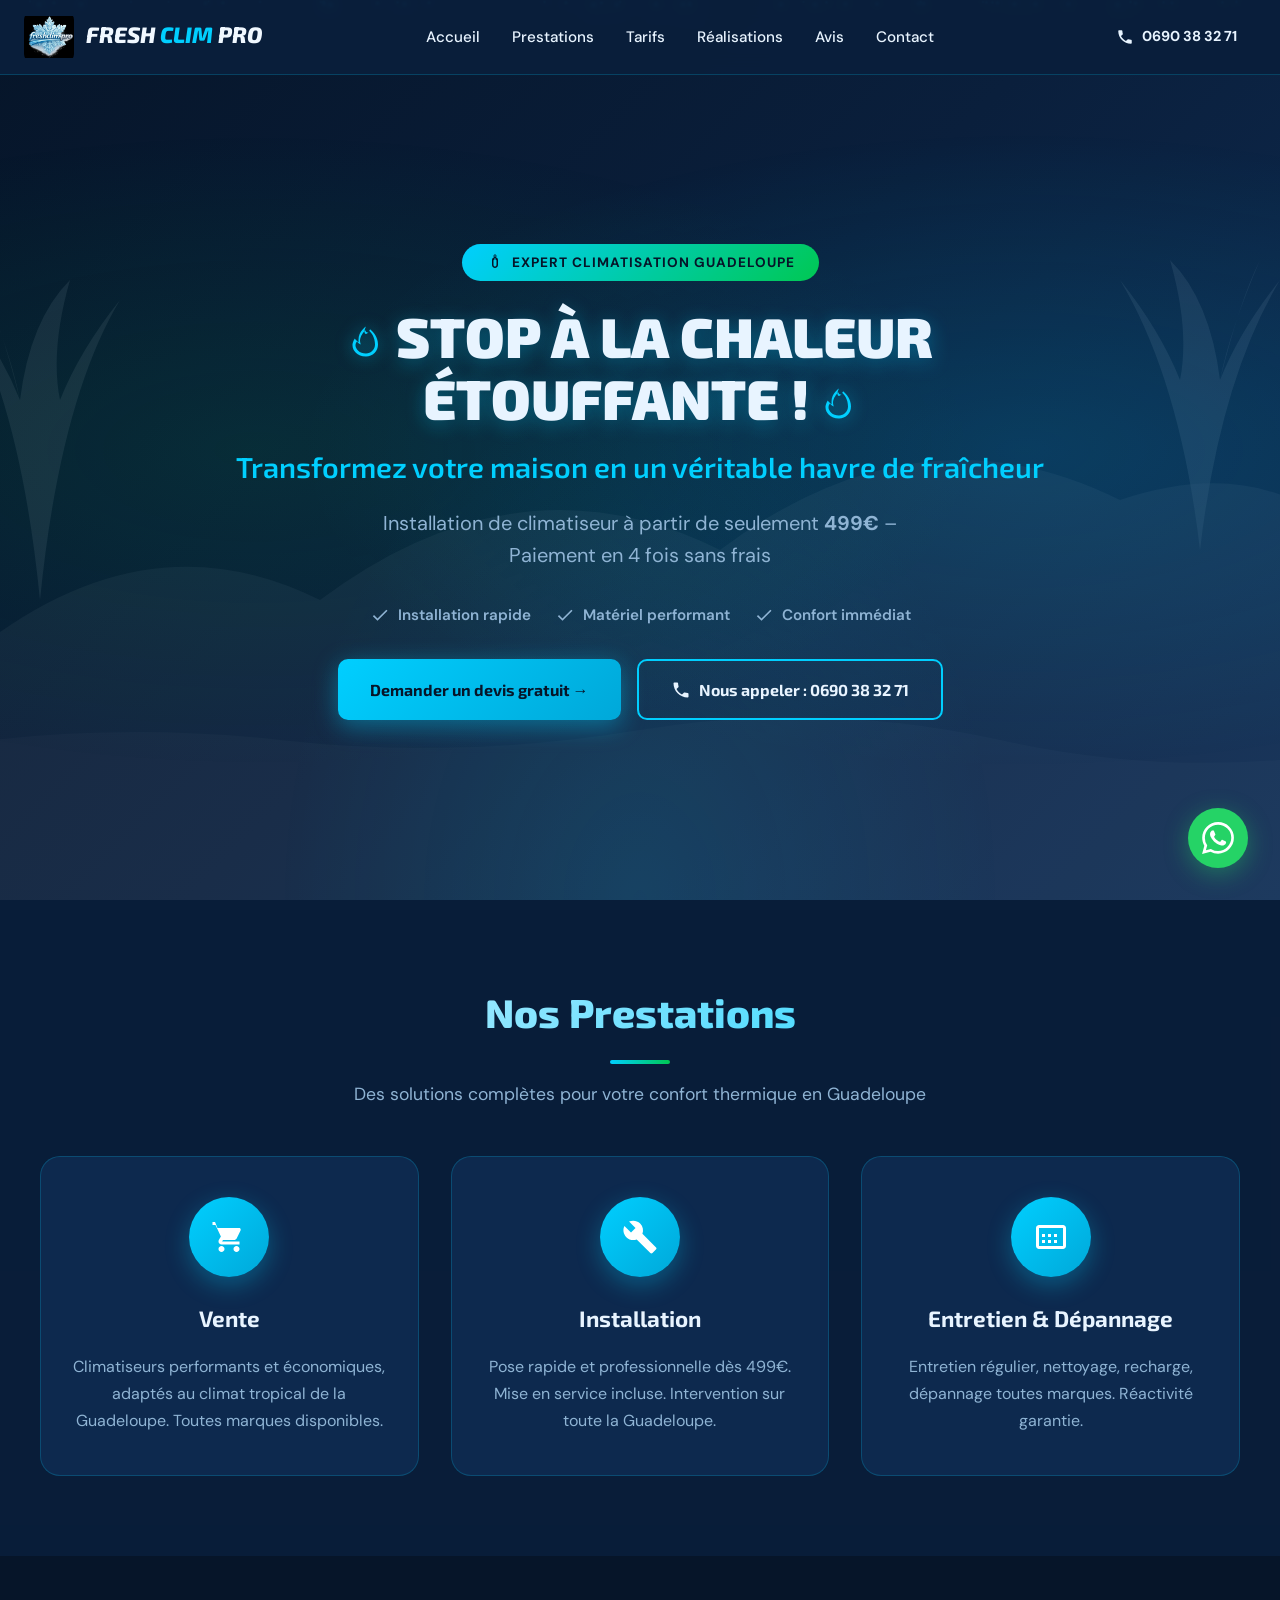
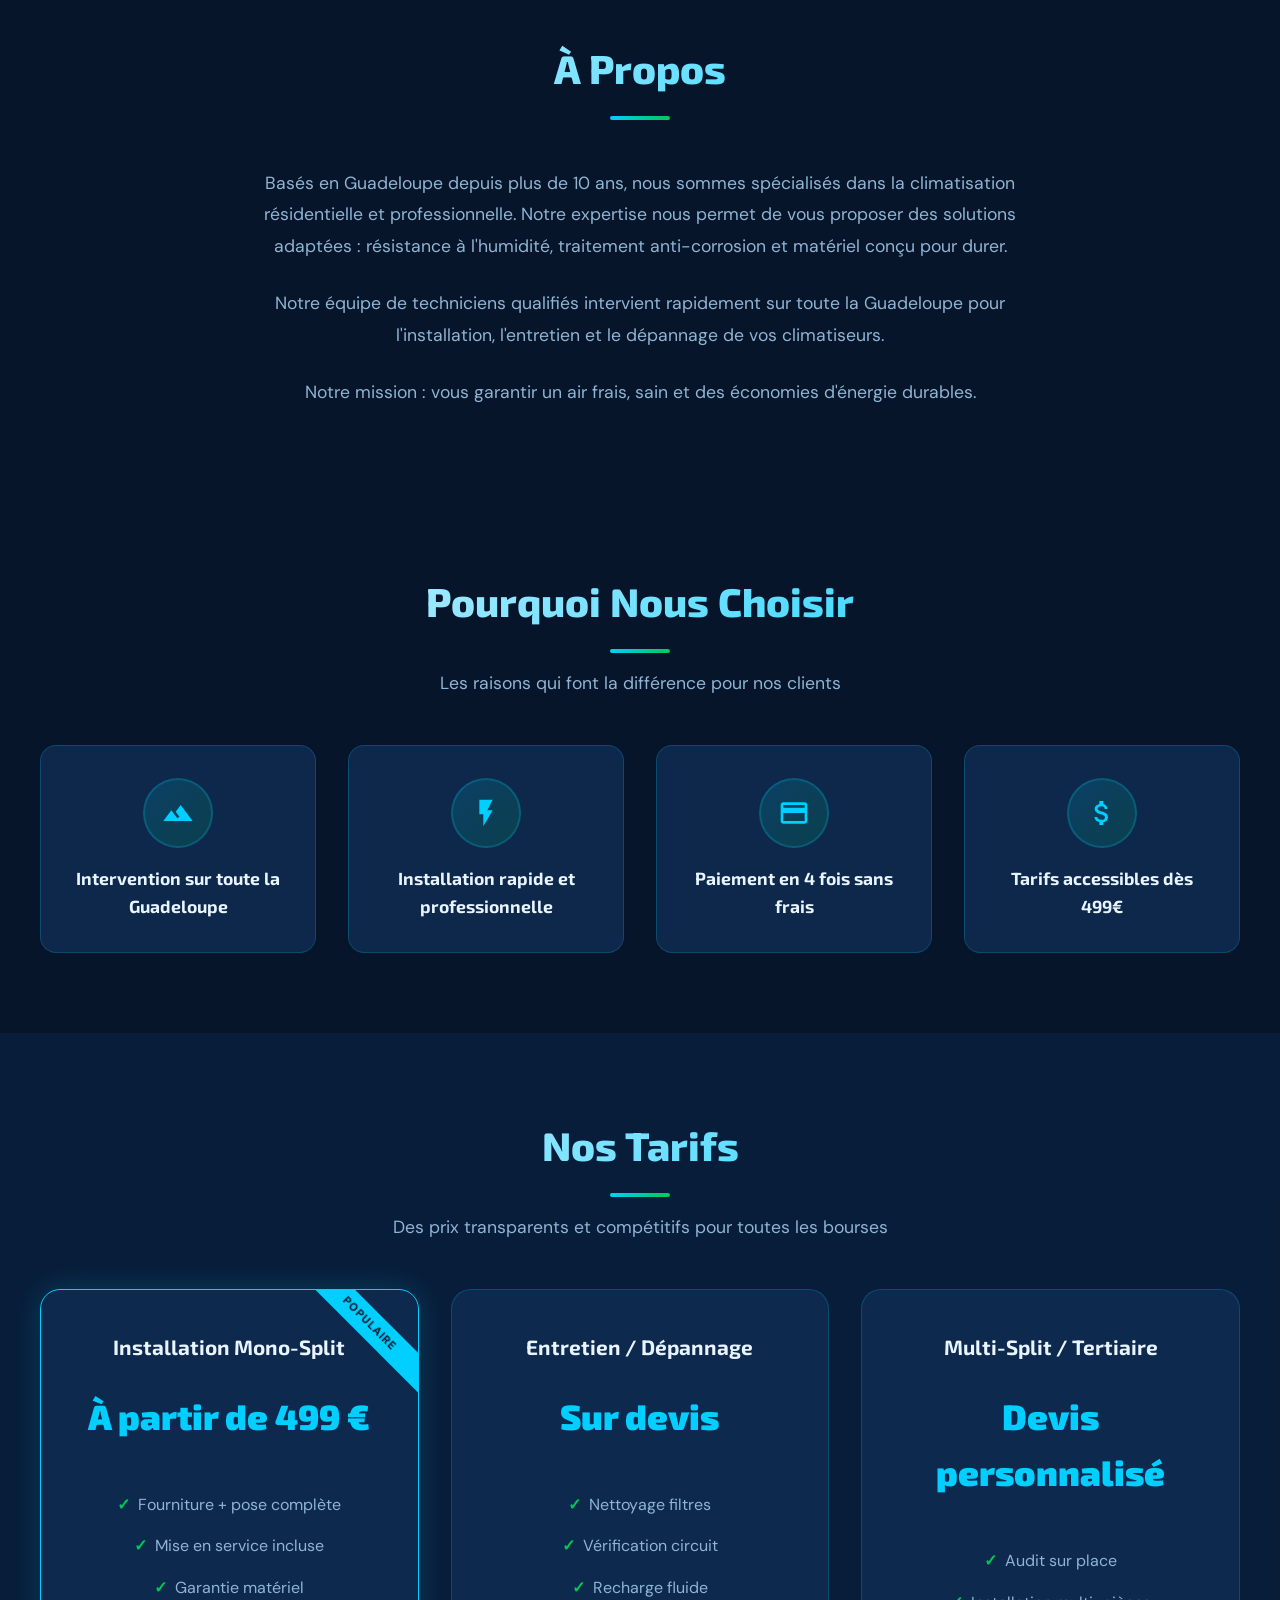
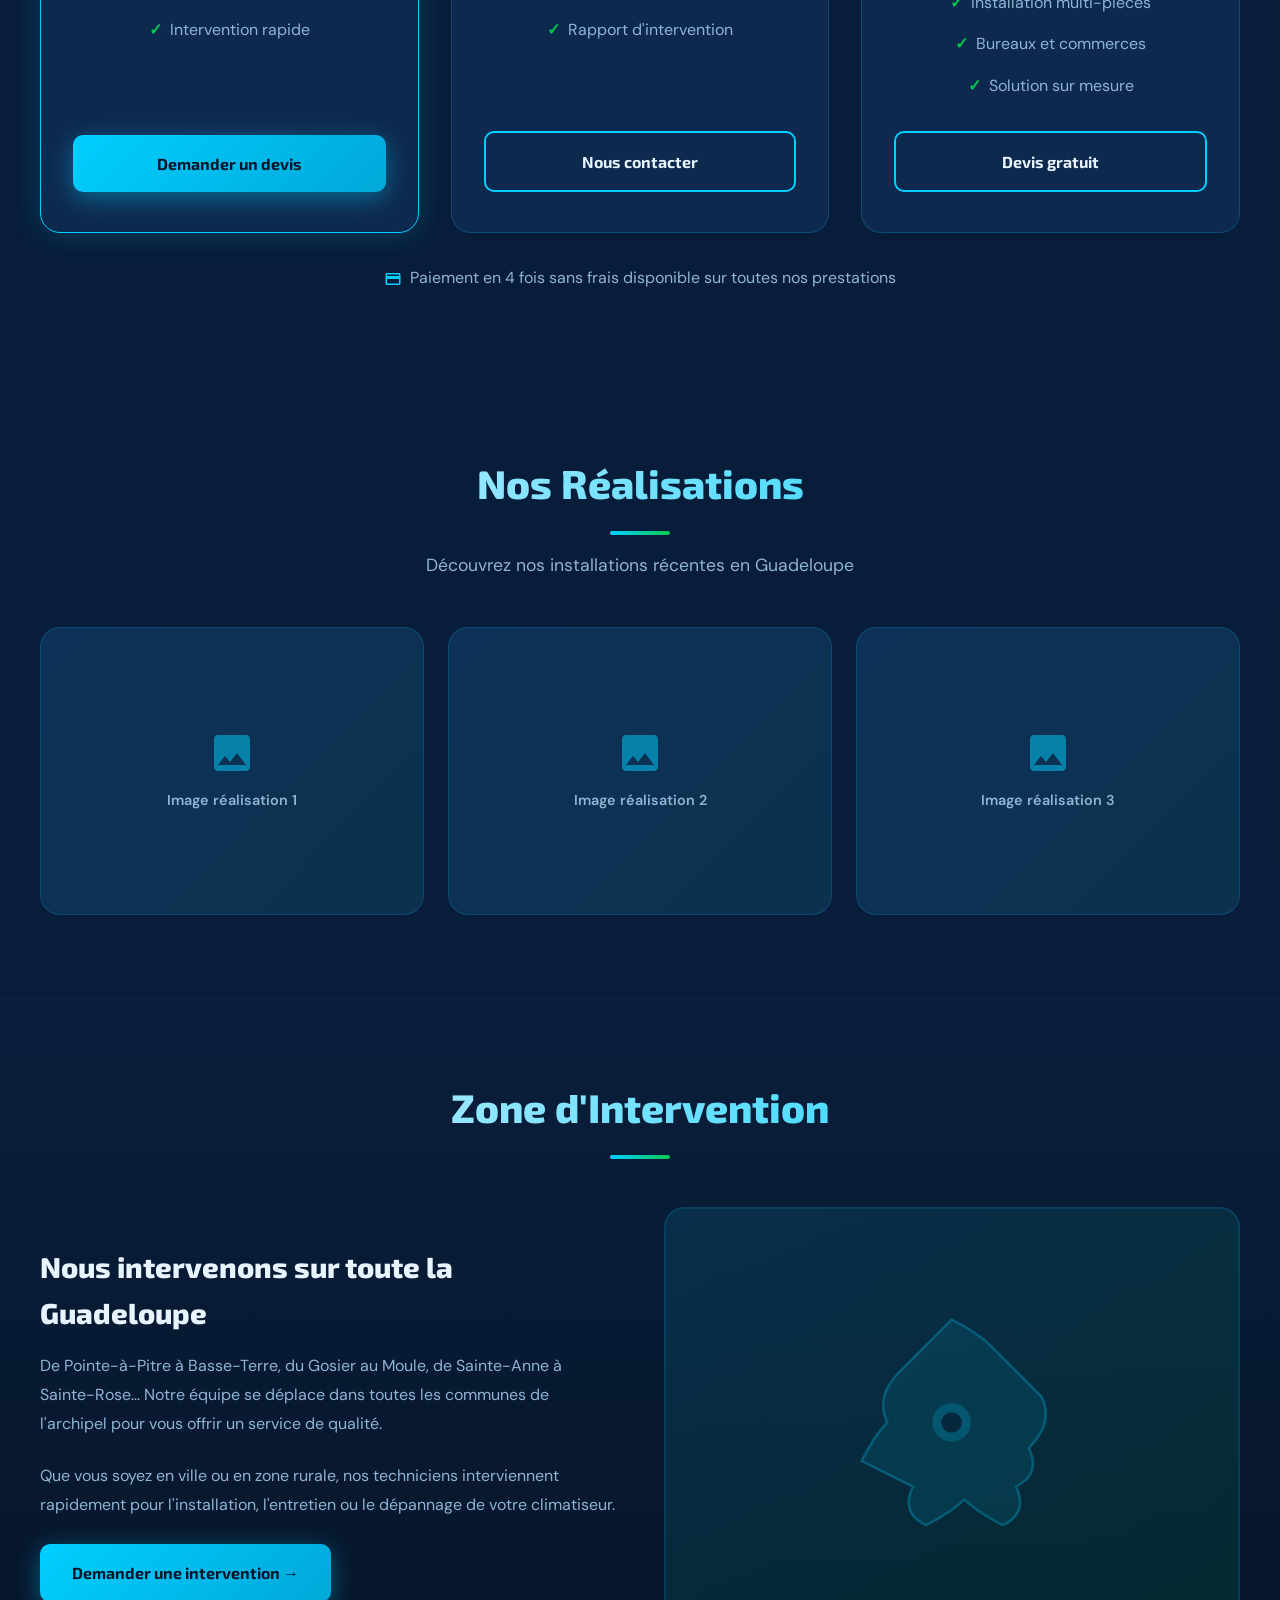
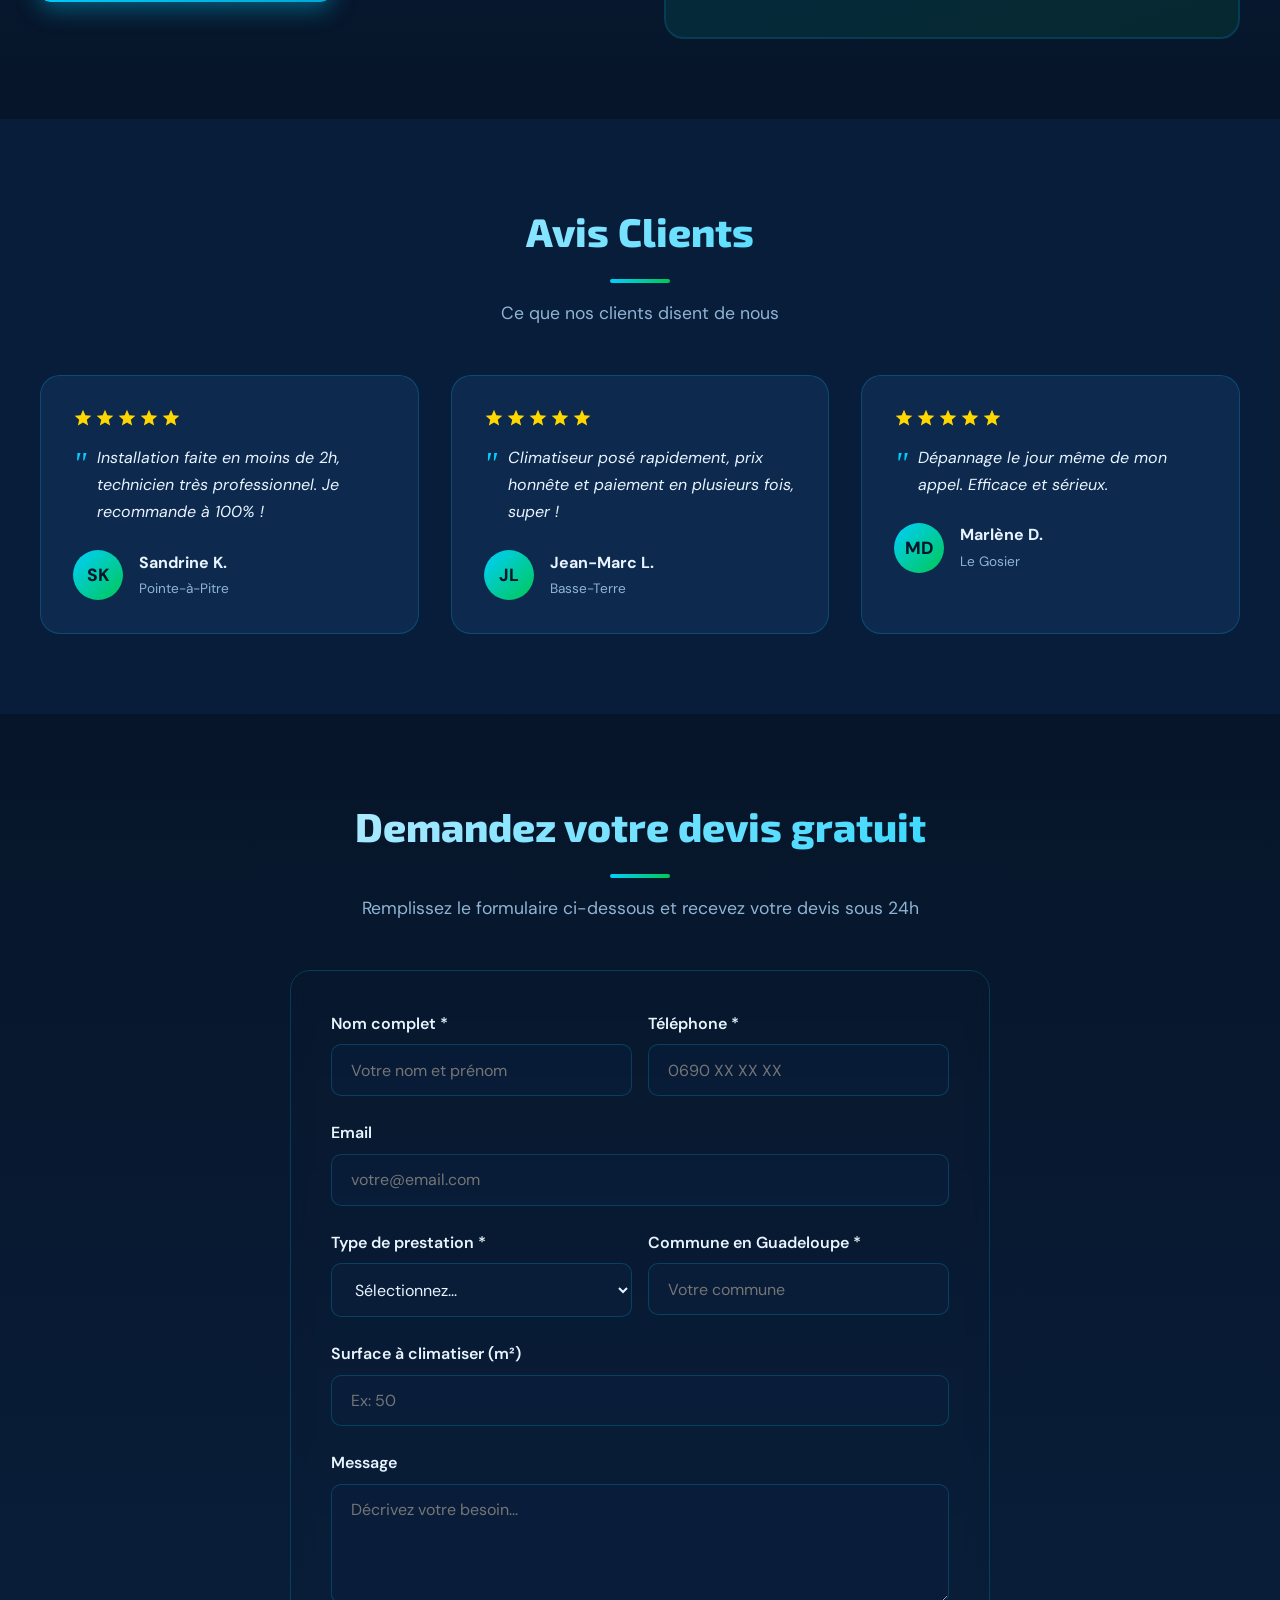
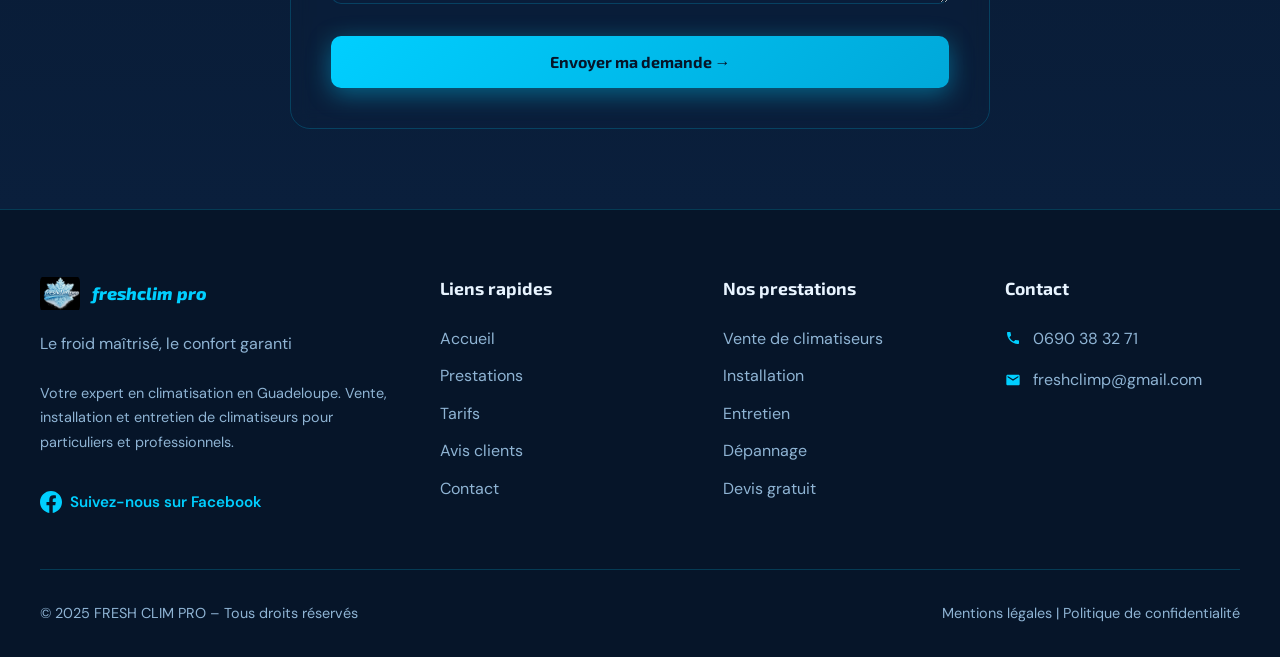
==== index.html @ f24ba0ac "commit initial" ====
<!DOCTYPE html>
<html lang="fr">

<head>
    <meta charset="UTF-8">
    <meta name="viewport" content="width=device-width, initial-scale=1.0">
    <title>FRESH CLIM PRO | Climatisation Guadeloupe – Vente, Pose, Entretien</title>
    <meta name="description"
        content="FRESH CLIM PRO, expert en climatisation en Guadeloupe. Installation dès 499€, paiement en 4x sans frais. Devis gratuit. Appelez le 0690 38 32 71.">
    <meta name="keywords"
        content="climatisation guadeloupe, pose climatiseur guadeloupe, entretien climatiseur guadeloupe, installation clim guadeloupe">
    <meta name="author" content="FRESH CLIM PRO">
    <meta name="robots" content="index, follow">
    <meta property="og:title" content="FRESH CLIM PRO | Climatisation Guadeloupe">
    <meta property="og:description" content="Installation dès 499€, paiement en 4x sans frais. Devis gratuit.">
    <meta property="og:type" content="website">
    <meta property="og:locale" content="fr_FR">
    <link rel="preconnect" href="https://fonts.googleapis.com">
    <link rel="preconnect" href="https://fonts.gstatic.com" crossorigin>
    <link
        href="https://fonts.googleapis.com/css2?family=Exo+2:wght@400;600;700;800;900&family=DM+Sans:wght@400;500;700&display=swap"
        rel="stylesheet">
    <style>
        :root {
            --navy: #0a1f3c;
            --navy-dark: #061529;
            --navy-light: #0f2d54;
            --cyan: #00cfff;
            --cyan-dark: #00a8d9;
            --white-cool: #f0f8ff;
            --green-accent: #00c853;
            --green-dark: #00a844;
            --gold: #ffd700;
            --orange-accent: #ff6b35;
            --text-light: #e8f4ff;
            --text-muted: #8fb4d4;
            --card-bg: rgba(15, 45, 84, 0.8);
            --card-border: rgba(0, 207, 255, 0.2);
            --shadow: 0 8px 32px rgba(0, 0, 0, 0.3);
            --shadow-lg: 0 16px 48px rgba(0, 0, 0, 0.4);
        }

        * {
            margin: 0;
            padding: 0;
            box-sizing: border-box;
        }

        html {
            scroll-behavior: smooth;
        }

        body {
            font-family: 'DM Sans', sans-serif;
            background: var(--navy-dark);
            color: var(--text-light);
            overflow-x: hidden;
            line-height: 1.6;
        }

        h1,
        h2,
        h3,
        h4,
        h5,
        h6 {
            font-family: 'Exo 2', sans-serif;
        }

        /* Ice Particles Animation */
        #ice-particles {
            position: fixed;
            top: 0;
            left: 0;
            width: 100%;
            height: 100%;
            pointer-events: none;
            z-index: 1;
            overflow: hidden;
        }

        .particle {
            position: absolute;
            background: radial-gradient(circle, rgba(0, 207, 255, 0.9) 0%, transparent 70%);
            border-radius: 50%;
            animation: float-up linear infinite;
            box-shadow: 0 0 6px rgba(0, 207, 255, 0.4);
        }

        @keyframes float-up {
            0% {
                transform: translateY(100vh) scale(0);
                opacity: 0;
            }

            10% {
                opacity: 1;
            }

            90% {
                opacity: 0.5;
            }

            100% {
                transform: translateY(-100px) scale(1);
                opacity: 0;
            }
        }

        /* Header */
        .header {
            position: fixed;
            top: 0;
            left: 0;
            right: 0;
            z-index: 1000;
            background: rgba(10, 31, 60, 0.95);
            backdrop-filter: blur(10px);
            border-bottom: 1px solid var(--card-border);
            transition: all 0.3s ease;
        }

        .header.scrolled {
            box-shadow: var(--shadow);
        }

        .header-inner {
            max-width: 1280px;
            margin: 0 auto;
            padding: 0.75rem 1.5rem;
            display: flex;
            align-items: center;
            justify-content: space-between;
        }

        .logo-container {
            display: flex;
            align-items: center;
            gap: 0.75rem;
        }

        .logo-img {
            width: 50px;
            height: 50px;
            object-fit: contain;
            border-radius: 8px;
        }

        .logo-text {
            display: flex;
            flex-direction: column;
        }

        .logo-text .brand {
            font-family: 'Exo 2', sans-serif;
            font-size: 1.4rem;
            font-weight: 800;
            font-style: italic;
            color: var(--cyan);
            line-height: 1.1;
        }

        .logo-text .brand-white {
            font-family: 'Exo 2', sans-serif;
            font-size: 1.4rem;
            font-weight: 800;
            font-style: italic;
            color: var(--white-cool);
            line-height: 1.1;
        }

        .logo-text .tagline {
            font-size: 0.65rem;
            color: var(--text-muted);
            letter-spacing: 1px;
            text-transform: uppercase;
        }

        .nav-links {
            display: flex;
            align-items: center;
            gap: 2rem;
            list-style: none;
        }

        .nav-links a {
            color: var(--text-light);
            text-decoration: none;
            font-weight: 500;
            font-size: 0.95rem;
            transition: color 0.3s;
            position: relative;
        }

        .nav-links a::after {
            content: '';
            position: absolute;
            bottom: -4px;
            left: 0;
            width: 0;
            height: 2px;
            background: var(--cyan);
            transition: width 0.3s;
        }

        .nav-links a:hover {
            color: var(--cyan);
        }

        .nav-links a:hover::after {
            width: 100%;
        }

        .header-cta {
            /* background: var(--green-accent); */
            color: var(--text-light);
            padding: 0.6rem 1.2rem;
            border-radius: 25px;
            text-decoration: none;
            font-weight: 700;
            font-size: 0.9rem;
            display: flex;
            align-items: center;
            gap: 0.5rem;
            transition: all 0.3s;
            /* box-shadow: 0 4px 15px rgba(0, 200, 83, 0.3); */
        }

        .header-cta:hover {
            color: var(--cyan);
            transform: translateY(-2px);
        }

        .mobile-menu-btn {
            display: none;
            background: none;
            border: none;
            color: var(--text-light);
            font-size: 1.8rem;
            cursor: pointer;
            padding: 0.5rem;
        }

        /* Hero Section */
        .hero {
            position: relative;
            min-height: 100vh;
            display: flex;
            align-items: center;
            justify-content: center;
            padding: 8rem 1.5rem 4rem;
            background: linear-gradient(135deg, var(--navy-dark) 0%, var(--navy) 50%, var(--navy-light) 100%);
            overflow: hidden;
        }

        .hero::before {
            content: '';
            position: absolute;
            top: 0;
            left: 0;
            right: 0;
            bottom: 0;
            background:
                radial-gradient(ellipse at 20% 50%, rgba(0, 200, 83, 0.1) 0%, transparent 50%),
                radial-gradient(ellipse at 80% 50%, rgba(0, 207, 255, 0.15) 0%, transparent 50%),
                radial-gradient(ellipse at 50% 100%, rgba(0, 207, 255, 0.1) 0%, transparent 40%);
            z-index: 1;
        }

        .hero-bg-graphic {
            position: absolute;
            top: 0;
            left: 0;
            right: 0;
            bottom: 0;
            z-index: 0;
            opacity: 0.15;
        }

        .hero-bg-graphic svg {
            width: 100%;
            height: 100%;
        }

        .hero-content {
            position: relative;
            z-index: 2;
            max-width: 900px;
            text-align: center;
        }

        .hero-badge {
            display: inline-flex;
            align-items: center;
            gap: 0.5rem;
            background: linear-gradient(135deg, var(--cyan), var(--green-accent));
            color: var(--navy-dark);
            padding: 0.5rem 1.5rem;
            border-radius: 25px;
            font-weight: 700;
            font-size: 0.85rem;
            margin-bottom: 1.5rem;
            text-transform: uppercase;
            letter-spacing: 1px;
        }

        .hero-badge .icon-svg {
            width: 18px;
            height: 18px;
            fill: var(--navy-dark);
        }

        .hero h1 {
            font-size: clamp(2rem, 6vw, 3.5rem);
            font-weight: 900;
            line-height: 1.1;
            margin-bottom: 1rem;
            text-shadow: 0 4px 20px rgba(0, 207, 255, 0.3);
        }

        .hero h1 .fire-icon {
            display: inline-flex;
            align-items: center;
            justify-content: center;
            width: 36px;
            height: 36px;
            animation: pulse 1.5s ease-in-out infinite;
        }

        .hero h1 .fire-icon svg {
            width: 100%;
            height: 100%;
            fill: var(--cyan);
            filter: drop-shadow(0 0 8px rgba(0, 207, 255, 0.6));
        }

        @keyframes pulse {

            0%,
            100% {
                transform: scale(1);
            }

            50% {
                transform: scale(1.1);
            }
        }

        .hero h2 {
            font-size: clamp(1.2rem, 3vw, 1.8rem);
            font-weight: 600;
            color: var(--cyan);
            margin-bottom: 1rem;
        }

        .hero p {
            font-size: clamp(1rem, 2vw, 1.25rem);
            color: var(--text-muted);
            margin-bottom: 2rem;
            max-width: 600px;
            margin-left: auto;
            margin-right: auto;
        }

        .trust-badges {
            display: flex;
            flex-wrap: wrap;
            justify-content: center;
            gap: 1.5rem;
            margin-bottom: 2rem;
        }

        .trust-badge {
            display: flex;
            align-items: center;
            gap: 0.5rem;
            color: var(--text-muted);
            /* color: var(--green-accent); */
            font-weight: 600;
            font-size: 0.95rem;
        }

        .trust-badge svg {
            width: 20px;
            height: 20px;
        }

        .hero-buttons {
            display: flex;
            flex-wrap: wrap;
            justify-content: center;
            gap: 1rem;
        }

        .btn {
            display: inline-flex;
            align-items: center;
            justify-content: center;
            gap: 0.5rem;
            padding: 1rem 2rem;
            border-radius: 10px;
            font-weight: 700;
            font-size: 1rem;
            text-decoration: none;
            transition: all 0.3s;
            cursor: pointer;
            border: none;
            font-family: 'Exo 2', sans-serif;
        }

        .btn-primary {
            background: linear-gradient(135deg, var(--cyan), var(--cyan-dark));
            color: var(--navy-dark);
            box-shadow: 0 6px 25px rgba(0, 207, 255, 0.4);
        }

        .btn-primary:hover {
            transform: translateY(-3px);
            box-shadow: 0 10px 35px rgba(0, 207, 255, 0.5);
        }

        .btn-secondary {
            background: transparent;
            color: var(--text-light);
            border: 2px solid var(--cyan);
        }

        .btn-secondary:hover {
            background: var(--cyan);
            color: var(--navy-dark);
            transform: translateY(-3px);
        }

        .btn .icon-svg {
            width: 20px;
            height: 20px;
            fill: currentColor;
        }

        .btn-green {
            background: linear-gradient(135deg, var(--green-accent), var(--green-dark));
            color: white;
            box-shadow: 0 6px 25px rgba(0, 200, 83, 0.4);
        }

        .btn-green:hover {
            transform: translateY(-3px);
            box-shadow: 0 10px 35px rgba(0, 200, 83, 0.5);
        }

        /* Section Styles */
        .section {
            position: relative;
            padding: 5rem 1.5rem;
            z-index: 2;
        }

        .section-alt {
            background: rgba(10, 31, 60, 0.85);
        }

        .container {
            max-width: 1200px;
            margin: 0 auto;
        }

        .section-title {
            text-align: center;
            margin-bottom: 3rem;
        }

        .section-title h2 {
            font-size: clamp(1.8rem, 4vw, 2.5rem);
            font-weight: 800;
            margin-bottom: 0.5rem;
            background: linear-gradient(135deg, var(--text-light), var(--cyan));
            -webkit-background-clip: text;
            -webkit-text-fill-color: transparent;
            background-clip: text;
        }

        .section-title p {
            color: var(--text-muted);
            font-size: 1.1rem;
            max-width: 600px;
            margin: 0 auto;
        }

        .section-title .accent-line {
            width: 60px;
            height: 4px;
            background: linear-gradient(90deg, var(--cyan), var(--green-accent));
            border-radius: 2px;
            margin: 1rem auto;
        }

        /* Prestations Cards */
        .prestations-grid {
            display: grid;
            grid-template-columns: repeat(auto-fit, minmax(300px, 1fr));
            gap: 2rem;
        }

        .prestation-card {
            background: var(--card-bg);
            border: 1px solid var(--card-border);
            border-radius: 20px;
            padding: 2.5rem 2rem;
            text-align: center;
            transition: all 0.3s;
            backdrop-filter: blur(10px);
        }

        .prestation-card:hover {
            transform: translateY(-10px);
            border-color: var(--cyan);
            box-shadow: 0 20px 40px rgba(0, 207, 255, 0.15);
        }

        .prestation-icon {
            width: 80px;
            height: 80px;
            margin: 0 auto 1.5rem;
            background: linear-gradient(135deg, var(--cyan), var(--cyan-dark));
            border-radius: 50%;
            display: flex;
            align-items: center;
            justify-content: center;
            box-shadow: 0 8px 25px rgba(0, 207, 255, 0.3);
        }

        .prestation-icon svg {
            width: 36px;
            height: 36px;
            fill: white;
        }

        .prestation-card h3 {
            font-size: 1.4rem;
            font-weight: 700;
            margin-bottom: 1rem;
            color: var(--text-light);
        }

        .prestation-card p {
            color: var(--text-muted);
            line-height: 1.7;
        }

        /* Promo Banner */
        .promo-banner {
            background: linear-gradient(135deg, #00c853 0%, #00a844 50%, #008f3a 100%);
            padding: 4rem 2rem;
            text-align: center;
            position: relative;
            overflow: hidden;
        }

        .promo-banner::before {
            content: '';
            position: absolute;
            top: -50%;
            left: -50%;
            width: 200%;
            height: 200%;
            background: repeating-linear-gradient(45deg,
                    transparent,
                    transparent 20px,
                    rgba(255, 255, 255, 0.03) 20px,
                    rgba(255, 255, 255, 0.03) 40px);
            animation: stripe-move 20s linear infinite;
        }

        @keyframes stripe-move {
            0% {
                transform: translate(0, 0);
            }

            100% {
                transform: translate(56px, 0);
            }
        }

        .promo-content {
            position: relative;
            z-index: 1;
            max-width: 800px;
            margin: 0 auto;
        }

        .promo-banner h2 {
            font-size: clamp(1.5rem, 4vw, 2.5rem);
            font-weight: 900;
            color: white;
            margin-bottom: 1.5rem;
            text-shadow: 0 2px 10px rgba(0, 0, 0, 0.2);
        }

        .promo-features {
            display: flex;
            flex-wrap: wrap;
            justify-content: center;
            gap: 2rem;
            margin-bottom: 2rem;
        }

        .promo-feature {
            display: flex;
            align-items: center;
            gap: 0.5rem;
            color: white;
            font-weight: 600;
            font-size: 1.05rem;
        }

        .promo-feature span:first-child {
            font-size: 1.3rem;
        }

        .promo-banner .btn {
            background: white;
            color: var(--green-dark);
            font-size: 1.1rem;
            padding: 1rem 2.5rem;
            box-shadow: 0 6px 25px rgba(0, 0, 0, 0.2);
        }

        .promo-banner .btn:hover {
            transform: translateY(-3px);
            box-shadow: 0 10px 35px rgba(0, 0, 0, 0.3);
        }

        /* Why Choose Us */
        .why-grid {
            display: grid;
            grid-template-columns: repeat(auto-fit, minmax(250px, 1fr));
            gap: 2rem;
        }

        .why-card {
            text-align: center;
            padding: 2rem 1.5rem;
            background: var(--card-bg);
            border-radius: 16px;
            border: 1px solid var(--card-border);
            transition: all 0.3s;
        }

        .why-card:hover {
            transform: translateY(-5px);
            border-color: var(--cyan);
        }

        .why-icon {
            width: 70px;
            height: 70px;
            margin: 0 auto 1rem;
            background: linear-gradient(135deg, rgba(0, 207, 255, 0.15), rgba(0, 200, 83, 0.15));
            border: 2px solid var(--card-border);
            border-radius: 50%;
            display: flex;
            align-items: center;
            justify-content: center;
            transition: all 0.3s;
        }

        .why-card:hover .why-icon {
            background: linear-gradient(135deg, var(--cyan), var(--cyan-dark));
            border-color: var(--cyan);
        }

        .why-icon svg {
            width: 32px;
            height: 32px;
            fill: var(--cyan);
            transition: fill 0.3s;
        }

        .why-card:hover .why-icon svg {
            fill: white;
        }

        .why-card h3 {
            font-size: 1.1rem;
            font-weight: 700;
            color: var(--text-light);
        }

        /* Pricing Cards */
        .pricing-grid {
            display: grid;
            grid-template-columns: repeat(auto-fit, minmax(300px, 1fr));
            gap: 2rem;
            align-items: stretch;
        }

        .pricing-card {
            background: var(--card-bg);
            border: 1px solid var(--card-border);
            border-radius: 20px;
            padding: 2.5rem 2rem;
            text-align: center;
            transition: all 0.3s;
            display: flex;
            flex-direction: column;
            position: relative;
            overflow: hidden;
        }

        .pricing-card.featured {
            border-color: var(--cyan);
            box-shadow: 0 0 30px rgba(0, 207, 255, 0.2);
        }

        .pricing-card.featured::before {
            content: 'POPULAIRE';
            position: absolute;
            top: 20px;
            right: -35px;
            background: var(--cyan);
            color: var(--navy-dark);
            padding: 0.3rem 3rem;
            font-size: 0.7rem;
            font-weight: 800;
            transform: rotate(45deg);
            letter-spacing: 1px;
        }

        .pricing-card:hover {
            transform: translateY(-10px);
            box-shadow: var(--shadow-lg);
        }

        .pricing-card .icon {
            width: 70px;
            height: 70px;
            margin: 0 auto 1rem;
            background: linear-gradient(135deg, var(--cyan), var(--cyan-dark));
            border-radius: 50%;
            display: flex;
            align-items: center;
            justify-content: center;
            box-shadow: 0 6px 20px rgba(0, 207, 255, 0.25);
        }

        .pricing-card .icon svg {
            width: 32px;
            height: 32px;
            fill: white;
        }

        .pricing-card h3 {
            font-size: 1.3rem;
            font-weight: 700;
            margin-bottom: 0.5rem;
        }

        .pricing-card .price {
            font-size: 2.2rem;
            font-weight: 900;
            color: var(--cyan);
            margin: 1rem 0;
            font-family: 'Exo 2', sans-serif;
        }

        .pricing-card .price small {
            font-size: 1rem;
            font-weight: 600;
        }

        .pricing-features {
            list-style: none;
            margin: 1.5rem 0;
            flex-grow: 1;
        }

        .pricing-features li {
            padding: 0.5rem 0;
            color: var(--text-muted);
            display: flex;
            align-items: center;
            gap: 0.5rem;
            justify-content: center;
        }

        .pricing-features li::before {
            content: '✓';
            color: var(--green-accent);
            font-weight: 700;
        }

        .pricing-note {
            text-align: center;
            margin-top: 2rem;
            color: var(--text-muted);
            font-size: 1rem;
        }

        /* Réalisations */
        .realisations-grid {
            display: grid;
            grid-template-columns: repeat(auto-fit, minmax(300px, 1fr));
            gap: 1.5rem;
        }

        .realisation-card {
            position: relative;
            border-radius: 20px;
            overflow: hidden;
            border: 1px solid var(--card-border);
            aspect-ratio: 4/3;
            background: var(--card-bg);
            transition: all 0.3s;
        }

        .realisation-card:hover {
            transform: translateY(-8px);
            border-color: var(--cyan);
            box-shadow: 0 20px 40px rgba(0, 207, 255, 0.15);
        }

        .realisation-card img {
            width: 100%;
            height: 100%;
            object-fit: cover;
            transition: transform 0.5s;
        }

        .realisation-card:hover img {
            transform: scale(1.08);
        }

        .realisation-overlay {
            position: absolute;
            bottom: 0;
            left: 0;
            right: 0;
            background: linear-gradient(to top, rgba(6, 21, 41, 0.95) 0%, transparent 100%);
            padding: 2rem 1.5rem 1.5rem;
            opacity: 0;
            transform: translateY(10px);
            transition: all 0.3s;
        }

        .realisation-card:hover .realisation-overlay {
            opacity: 1;
            transform: translateY(0);
        }

        .realisation-overlay h4 {
            font-size: 1.1rem;
            font-weight: 700;
            color: var(--text-light);
            margin-bottom: 0.25rem;
        }

        .realisation-overlay p {
            font-size: 0.9rem;
            color: var(--cyan);
        }

        .realisation-placeholder {
            width: 100%;
            height: 100%;
            display: flex;
            flex-direction: column;
            align-items: center;
            justify-content: center;
            background: linear-gradient(135deg, rgba(0, 207, 255, 0.05), rgba(0, 200, 83, 0.05));
            color: var(--text-muted);
            gap: 0.75rem;
        }

        .realisation-placeholder svg {
            width: 48px;
            height: 48px;
            fill: var(--cyan);
            opacity: 0.5;
        }

        .realisation-placeholder span {
            font-size: 0.9rem;
            font-weight: 600;
        }

        /* Zone d'Intervention */
        .zone-section {
            background: linear-gradient(180deg, var(--navy) 0%, var(--navy-dark) 100%);
        }

        .zone-content {
            display: grid;
            grid-template-columns: 1fr 1fr;
            gap: 3rem;
            align-items: center;
        }

        .zone-text h3 {
            font-size: 1.8rem;
            font-weight: 800;
            margin-bottom: 1rem;
            color: var(--text-light);
            display: flex;
            align-items: center;
            gap: 0.75rem;
            flex-wrap: wrap;
        }

        .zone-text h3 .icon-svg {
            width: 36px;
            height: 36px;
            fill: var(--cyan);
            flex-shrink: 0;
        }

        .zone-text p {
            color: var(--text-muted);
            margin-bottom: 1.5rem;
            line-height: 1.8;
        }

        .zone-map {
            position: relative;
            border-radius: 20px;
            overflow: hidden;
            border: 2px solid var(--card-border);
            aspect-ratio: 4/3;
        }

        .zone-map iframe {
            width: 100%;
            height: 100%;
            border: none;
            filter: brightness(0.8) contrast(1.1) saturate(0.8) hue-rotate(180deg);
        }

        .zone-map-overlay {
            position: absolute;
            top: 0;
            left: 0;
            right: 0;
            bottom: 0;
            background: linear-gradient(135deg, rgba(0, 207, 255, 0.1), rgba(0, 200, 83, 0.1));
            display: flex;
            align-items: center;
            justify-content: center;
            pointer-events: none;
        }

        .zone-map-overlay svg {
            width: 60%;
            height: 60%;
            opacity: 0.3;
        }

        /* Testimonials */
        .testimonials-grid {
            display: grid;
            grid-template-columns: repeat(auto-fit, minmax(300px, 1fr));
            gap: 2rem;
        }

        .testimonial-card {
            background: var(--card-bg);
            border: 1px solid var(--card-border);
            border-radius: 20px;
            padding: 2rem;
            transition: all 0.3s;
        }

        .testimonial-card:hover {
            transform: translateY(-5px);
            border-color: var(--gold);
        }

        .stars {
            display: flex;
            gap: 2px;
            margin-bottom: 1rem;
        }

        .stars svg {
            width: 20px;
            height: 20px;
            fill: var(--gold);
        }

        .testimonial-card blockquote {
            color: var(--text-light);
            font-style: italic;
            line-height: 1.7;
            margin-bottom: 1.5rem;
            position: relative;
            padding-left: 1.5rem;
        }

        .testimonial-card blockquote::before {
            content: '"';
            position: absolute;
            left: 0;
            top: -0.5rem;
            font-size: 2rem;
            color: var(--cyan);
            font-family: Georgia, serif;
        }

        .testimonial-author {
            display: flex;
            align-items: center;
            gap: 1rem;
        }

        .author-avatar {
            width: 50px;
            height: 50px;
            border-radius: 50%;
            background: linear-gradient(135deg, var(--cyan), var(--green-accent));
            display: flex;
            align-items: center;
            justify-content: center;
            font-weight: 800;
            color: var(--navy-dark);
            font-size: 1.1rem;
        }

        .author-info strong {
            display: block;
            color: var(--text-light);
        }

        .author-info span {
            color: var(--text-muted);
            font-size: 0.85rem;
        }

        /* Contact Form */
        .contact-section {
            background: linear-gradient(180deg, var(--navy-dark) 0%, var(--navy) 100%);
        }

        .contact-grid {
            display: grid;
            grid-template-columns: 1fr;
            gap: 3rem;
            max-width: 700px;
            margin: 0 auto;
        }

        .contact-form {
            /* background: var(--card-bg); */
            border: 1px solid var(--card-border);
            border-radius: 20px;
            padding: 2.5rem;
            backdrop-filter: blur(10px);
        }

        .form-group {
            margin-bottom: 1.5rem;
        }

        .form-group label {
            display: block;
            margin-bottom: 0.5rem;
            font-weight: 600;
            color: var(--text-light);
        }

        .form-group input,
        .form-group select,
        .form-group textarea {
            width: 100%;
            padding: 0.9rem 1.2rem;
            border: 1px solid var(--card-border);
            border-radius: 10px;
            background: rgba(10, 31, 60, 0.6);
            color: var(--text-light);
            font-family: 'DM Sans', sans-serif;
            font-size: 1rem;
            transition: all 0.3s;
        }

        .form-group select option {
            /* background: var(--navy-dark); */
            background: linear-gradient(180deg, var(--navy-dark) 0%, var(--navy) 100%);
            color: var(--text-light);
        }

        .form-group input:focus,
        .form-group select:focus,
        .form-group textarea:focus {
            outline: none;
            border-color: var(--cyan);
            box-shadow: 0 0 15px rgba(0, 207, 255, 0.2);
        }

        .form-group textarea {
            min-height: 120px;
            resize: vertical;
        }

        .form-row {
            display: grid;
            grid-template-columns: 1fr 1fr;
            gap: 1rem;
        }

        .contact-info {
            display: flex;
            flex-direction: column;
            gap: 0;
            border: 1px solid var(--card-border);
            border-radius: 20px;
            padding: 2.5rem;
        }

        /* Le lien englobe toute la ligne */
        .contact-item {
            display: flex;
            align-items: flex-start;
            /* margin-bottom: 30px; */
            gap: 20px;
            text-decoration: none;
            color: inherit;
            padding: 12px;
            border-radius: 12px;
            transition: background-color 0.2s ease, transform 0.2s ease;
            cursor: pointer;
        }

        .contact-item:hover {
            background-color: rgba(255, 255, 255, 0.05);
            transform: translateX(4px);
        }

        .icon-wrapper {
            flex-shrink: 0;
            width: 48px;
            height: 48px;
            display: flex;
            align-items: center;
            justify-content: center;
            background: var(--card-bg);
            border: 1px solid var(--card-border);
            border-radius: 12px;
            transition: all 0.2s ease;
        }

        .contact-item:hover .icon-wrapper {
            border-color: var(--cyan);
            background: rgba(0, 207, 255, 0.1);
        }

        .icon-wrapper svg {
            width: 24px;
            height: 24px;
            fill: var(--cyan);
        }

        .contact-details {
            display: flex;
            flex-direction: column;
            gap: 6px;
        }

        .contact-label {
            color: var(--text-muted);
            font-size: 16px;
            font-weight: 400;
        }

        .contact-value {
            color: var(--text-light);
            font-size: 16px;
            font-weight: 600;
            letter-spacing: 0.5px;
        }

        .whatsapp-btn-large {
            display: flex;
            align-items: center;
            justify-content: center;
            gap: 0.75rem;
            background: #25D366;
            color: white;
            padding: 1rem 2rem;
            border-radius: 30px;
            text-decoration: none;
            font-weight: 700;
            font-size: 1.1rem;
            transition: all 0.3s;
            box-shadow: 0 6px 25px rgba(37, 211, 102, 0.3);
        }

        .whatsapp-btn-large:hover {
            background: #20bd5a;
            transform: translateY(-3px);
            box-shadow: 0 10px 35px rgba(37, 211, 102, 0.4);
        }

        /* Footer */
        .footer {
            background: var(--navy-dark);
            border-top: 1px solid var(--card-border);
            padding: 4rem 1.5rem 2rem;
        }

        .footer-grid {
            display: grid;
            grid-template-columns: 1.5fr 1fr 1fr 1fr;
            gap: 3rem;
            max-width: 1200px;
            margin: 0 auto;
        }

        .footer-brand .logo-container {
            margin-bottom: 1rem;
        }

        .footer-brand p {
            color: var(--text-muted);
            margin-bottom: 1.5rem;
            line-height: 1.7;
        }

        .footer h4 {
            font-size: 1.1rem;
            font-weight: 700;
            margin-bottom: 1.5rem;
            color: var(--text-light);
        }

        .footer-links {
            list-style: none;
        }

        .footer-links li {
            margin-bottom: 0.75rem;
        }

        .footer-links a {
            color: var(--text-muted);
            text-decoration: none;
            transition: color 0.3s;
        }

        .footer-links a:hover {
            color: var(--cyan);
        }

        .footer-contact li {
            display: flex;
            align-items: center;
            gap: 0.5rem;
            margin-bottom: 1rem;
            color: var(--text-muted);
        }

        .footer-contact a {
            color: var(--text-muted);
            text-decoration: none;
            transition: color 0.3s;
        }

        .footer-contact a:hover {
            color: var(--cyan);
        }

        .footer-bottom {
            max-width: 1200px;
            margin: 3rem auto 0;
            padding-top: 2rem;
            border-top: 1px solid var(--card-border);
            display: flex;
            justify-content: space-between;
            align-items: center;
            flex-wrap: wrap;
            gap: 1rem;
            color: var(--text-muted);
            font-size: 0.9rem;
        }

        .footer-bottom a {
            color: var(--text-muted);
            text-decoration: none;
        }

        .footer-bottom a:hover {
            color: var(--cyan);
        }

        /* WhatsApp Floating Button */
        .whatsapp-float {
            position: fixed;
            bottom: 2rem;
            right: 2rem;
            width: 60px;
            height: 60px;
            background: #25D366;
            border-radius: 50%;
            display: flex;
            align-items: center;
            justify-content: center;
            box-shadow: 0 6px 25px rgba(37, 211, 102, 0.4);
            z-index: 999;
            transition: all 0.3s;
            animation: whatsapp-pulse 2s infinite;
        }

        .whatsapp-float:hover {
            transform: scale(1.1);
            box-shadow: 0 10px 35px rgba(37, 211, 102, 0.5);
        }

        .whatsapp-float svg {
            width: 32px;
            height: 32px;
            fill: white;
        }

        @keyframes whatsapp-pulse {

            0%,
            100% {
                box-shadow: 0 6px 25px rgba(37, 211, 102, 0.4);
            }

            50% {
                box-shadow: 0 6px 35px rgba(37, 211, 102, 0.6), 0 0 0 10px rgba(37, 211, 102, 0.1);
            }
        }

        /* Mobile Menu */
        .mobile-nav {
            display: none;
            position: fixed;
            top: 0;
            left: 0;
            right: 0;
            bottom: 0;
            background: rgba(6, 21, 41, 0.98);
            z-index: 999;
            flex-direction: column;
            align-items: center;
            justify-content: center;
            gap: 2rem;
        }

        .mobile-nav.active {
            display: flex;
        }

        .mobile-nav a {
            color: var(--text-light);
            text-decoration: none;
            font-size: 1.5rem;
            font-weight: 700;
            font-family: 'Exo 2', sans-serif;
            transition: color 0.3s;
        }

        .mobile-nav a:hover {
            color: var(--cyan);
        }

        .mobile-nav-close {
            position: absolute;
            top: 1.5rem;
            right: 1.5rem;
            background: none;
            border: none;
            color: var(--text-light);
            font-size: 2rem;
            cursor: pointer;
        }

        /* Responsive */
        @media (max-width: 1024px) {
            .zone-content {
                grid-template-columns: 1fr;
            }

            .footer-grid {
                grid-template-columns: 1fr 1fr;
            }

            .why-grid {
                grid-template-columns: repeat(2, 1fr);
            }
        }

        @media (max-width: 768px) {
            .header-inner {
                padding: 0.6rem 1rem;
            }

            .logo-img {
                width: 40px;
                height: 40px;
            }

            .logo-text .brand {
                font-size: 1.1rem;
            }

            .logo-text .tagline {
                font-size: 0.55rem;
            }

            .header-cta {
                padding: 0.5rem 0.8rem;
                font-size: 0.8rem;
            }

            .header-cta svg {
                width: 14px;
                height: 14px;
            }

            .nav-links {
                display: none;
            }

            .mobile-menu-btn {
                display: block;
            }

            .hero {
                padding-top: 6rem;
                min-height: auto;
                padding-bottom: 3rem;
            }

            .hero h1 {
                font-size: clamp(1.5rem, 7vw, 2.2rem);
            }

            .hero h2 {
                font-size: clamp(1rem, 4vw, 1.4rem);
            }

            .hero p {
                font-size: 0.95rem;
            }

            .hero-badge {
                font-size: 0.7rem;
                padding: 0.4rem 1rem;
            }

            .trust-badges {
                flex-direction: column;
                align-items: center;
                gap: 0.75rem;
            }

            .trust-badge {
                font-size: 0.85rem;
            }

            .hero-buttons {
                flex-direction: column;
                align-items: center;
            }

            .btn {
                width: 100%;
                max-width: 320px;
                padding: 0.85rem 1.5rem;
                font-size: 0.95rem;
            }

            .section {
                padding: 3rem 1rem;
            }

            .section-title h2 {
                font-size: clamp(1.4rem, 5vw, 2rem);
            }

            .section-title p {
                font-size: 0.95rem;
            }

            .prestations-grid,
            .pricing-grid,
            .realisations-grid,
            .testimonials-grid {
                grid-template-columns: 1fr;
            }

            .prestation-card {
                padding: 2rem 1.5rem;
            }

            .form-row {
                grid-template-columns: 1fr;
            }

            .contact-form {
                padding: 1.5rem;
            }

            .why-grid {
                grid-template-columns: 1fr 1fr;
                gap: 1rem;
            }

            .why-card {
                padding: 1.5rem 1rem;
            }

            .promo-banner {
                padding: 3rem 1rem;
            }

            .promo-banner h2 {
                font-size: clamp(1.3rem, 5vw, 2rem);
            }

            .promo-features {
                flex-direction: column;
                align-items: center;
                gap: 1rem;
            }

            .promo-feature {
                font-size: 0.95rem;
            }

            .zone-content {
                grid-template-columns: 1fr;
                gap: 2rem;
            }

            .zone-text h3 {
                font-size: 1.4rem;
            }

            .contact-grid {
                gap: 2rem;
            }

            .footer-grid {
                grid-template-columns: 1fr;
                gap: 2rem;
            }

            .pricing-card.featured::before {
                font-size: 0.6rem;
                right: -40px;
                top: 15px;
                padding: 0.25rem 2.5rem;
            }

            .footer-bottom {
                flex-direction: column;
                text-align: center;
            }
        }

        @media (max-width: 480px) {
            .header-inner {
                padding: 0.5rem 0.75rem;
            }

            .logo-img {
                width: 35px;
                height: 35px;
            }

            .logo-text .brand {
                font-size: 0.95rem;
            }

            .logo-text .tagline {
                display: none;
            }

            .header-cta span {
                display: none;
            }

            .header-cta {
                padding: 0.5rem;
                border-radius: 50%;
                width: 38px;
                height: 38px;
                justify-content: center;
            }

            .header-cta svg {
                width: 18px;
                height: 18px;
            }

            .why-grid {
                grid-template-columns: 1fr;
            }

            .section {
                padding: 2.5rem 0.75rem;
            }

            .hero {
                padding: 5.5rem 0.75rem 2.5rem;
            }

            .hero h1 {
                font-size: 1.4rem;
            }

            .hero h2 {
                font-size: 1rem;
            }

            .hero p {
                font-size: 0.85rem;
            }

            .contact-form {
                padding: 1.25rem;
            }

            .whatsapp-float {
                bottom: 1.2rem;
                right: 1.2rem;
                width: 52px;
                height: 52px;
            }

            .whatsapp-float svg {
                width: 26px;
                height: 26px;
            }
        }

        @media (max-width: 360px) {
            .hero h1 {
                font-size: 1.25rem;
            }

            .hero h2 {
                font-size: 0.9rem;
            }

            .btn {
                padding: 0.75rem 1rem;
                font-size: 0.85rem;
            }
        }

        @media (max-width: 600px) {
            .contact-value {
                font-size: 18px;
            }
        }

        /* Scroll Animations */
        .fade-in {
            opacity: 0;
            transform: translateY(30px);
            transition: all 0.6s ease;
        }

        .fade-in.visible {
            opacity: 1;
            transform: translateY(0);
        }

        .fade-in-left {
            opacity: 0;
            transform: translateX(-50px);
            transition: all 0.6s ease;
        }

        .fade-in-left.visible {
            opacity: 1;
            transform: translateX(0);
        }

        .fade-in-right {
            opacity: 0;
            transform: translateX(50px);
            transition: all 0.6s ease;
        }

        .fade-in-right.visible {
            opacity: 1;
            transform: translateX(0);
        }

        .coordonee {
            font-weight: 600;
        }
    </style>
</head>

<body>
    <!-- Ice Particles Background -->
    <div id="ice-particles"></div>

    <!-- Header -->
    <header class="header" id="header">
        <div class="header-inner">
            <div class="logo-container">
                <img src="logo.png" alt="FRESH CLIM PRO Logo" class="logo-img">
                <div class="logo-text">
                    <span>
                        <span class="brand-white">FRESH</span>
                        <span class="brand">CLIM </span>
                        <span class="brand-white">PRO</span>
                        <!-- <span class="tagline">Vente Installation • Entretien Dépannage</span> -->
                    </span>

                </div>
            </div>
            <nav>
                <ul class="nav-links">
                    <li><a href="#accueil">Accueil</a></li>
                    <li><a href="#prestations">Prestations</a></li>
                    <li><a href="#tarifs">Tarifs</a></li>
                    <li><a href="#realisations">Réalisations</a></li>
                    <li><a href="#avis">Avis</a></li>
                    <li><a href="#contact">Contact</a></li>
                </ul>
            </nav>
            <a href="tel:0690383271" class="header-cta">
                <svg width="18" height="18" viewBox="0 0 24 24" fill="currentColor">
                    <path
                        d="M6.62 10.79c1.44 2.83 3.76 5.14 6.59 6.59l2.2-2.2c.27-.27.67-.36 1.02-.24 1.12.37 2.33.57 3.57.57.55 0 1 .45 1 1V20c0 .55-.45 1-1 1-9.39 0-17-7.61-17-17 0-.55.45-1 1-1h3.5c.55 0 1 .45 1 1 0 1.25.2 2.45.57 3.57.11.35.03.74-.25 1.02l-2.2 2.2z" />
                </svg>
                0690 38 32 71
            </a>
            <button class="mobile-menu-btn" id="mobileMenuBtn" aria-label="Menu">☰</button>
        </div>
    </header>

    <!-- Mobile Navigation -->
    <div class="mobile-nav" id="mobileNav">
        <button class="mobile-nav-close" id="mobileNavClose">✕</button>
        <a href="#accueil" class="mobile-nav-link">Accueil</a>
        <a href="#prestations" class="mobile-nav-link">Prestations</a>
        <a href="#apropos" class="mobile-nav-link">A propos</a>
        <a href="#tarifs" class="mobile-nav-link">Tarifs</a>
        <a href="#realisations" class="mobile-nav-link">Réalisations</a>
        <a href="#avis" class="mobile-nav-link">Avis</a>
        <a href="#contact" class="mobile-nav-link">Contact</a>
        <a href="tel:0690383271" class="btn btn-green">
            <svg class="icon-svg" viewBox="0 0 24 24" xmlns="http://www.w3.org/2000/svg">
                <path d="M6.62 10.79c1.44 2.83 3.76 5.14 6.59 6.59l2.2-2.2c.27-.27.67-.36 1.02-.24 1.12.37 2.33.57 3.57.57.55 0 1 .45 1 1V20c0 .55-.45 1-1 1-9.39 0-17-7.61-17-17 0-.55.45-1 1-1h3.5c.55 0 1 .45 1 1 0 1.25.2 2.45.57 3.57.11.35.03.74-.25 1.02l-2.2 2.2z"/>
            </svg>
            0690 38 32 71
        </a>
    </div>

    <!-- Hero Section -->
    <section class="hero" id="accueil">
        <!-- Tropical Background Graphic -->
        <div class="hero-bg-graphic">
            <svg viewBox="0 0 1440 900" preserveAspectRatio="xMidYMid slice" xmlns="http://www.w3.org/2000/svg">
                <!-- Palm tree silhouettes -->
                <path
                    d="M100 900 L120 600 Q140 400 200 300 Q160 350 140 400 Q130 350 150 280 Q110 320 100 400 Q80 320 60 280 Q90 350 100 400 Q80 350 40 300 Q100 400 120 600 Z"
                    fill="currentColor" opacity="0.5" />
                <path
                    d="M1300 900 L1280 550 Q1260 380 1200 280 Q1240 330 1260 380 Q1270 330 1250 260 Q1290 300 1300 380 Q1320 300 1340 260 Q1310 330 1300 380 Q1320 330 1360 280 Q1300 380 1280 550 Z"
                    fill="currentColor" opacity="0.5" />
                <!-- Mountains -->
                <path
                    d="M0 700 Q200 500 400 600 Q600 450 800 550 Q1000 400 1200 500 Q1350 450 1440 550 L1440 900 L0 900 Z"
                    fill="currentColor" opacity="0.3" />
                <!-- Ocean waves -->
                <path
                    d="M0 750 Q180 720 360 740 Q540 760 720 730 Q900 700 1080 740 Q1260 780 1440 750 L1440 900 L0 900 Z"
                    fill="currentColor" opacity="0.2" />
            </svg>
        </div>

        <div class="hero-content">
            <span class="hero-badge">
                <svg class="icon-svg" viewBox="0 0 24 24" xmlns="http://www.w3.org/2000/svg">
                    <path d="M12 2C10.9 2 10 2.9 10 4C10 4.7 10.3 5.4 10.8 5.8C9.2 6.3 8 7.8 8 9.5V16C8 18.2 9.8 20 12 20C14.2 20 16 18.2 16 16V9.5C16 7.8 14.8 6.3 13.2 5.8C13.7 5.4 14 4.7 14 4C14 2.9 13.1 2 12 2ZM12 3C12.6 3 13 3.4 13 4C13 4.6 12.6 5 12 5C11.4 5 11 4.6 11 4C11 3.4 11.4 3 12 3ZM12 7C12.6 7 13 7.4 13 8C13 8.6 12.6 9 12 9C11.4 9 11 8.6 11 8C11 7.4 11.4 7 12 7ZM10 10C10 9.4 10.4 9 11 9H13C13.6 9 14 9.4 14 10V16C14 17.1 13.1 18 12 18C10.9 18 10 17.1 10 16V10Z"/>
                </svg>
                Expert Climatisation Guadeloupe
            </span>
            <h1>
                <span class="fire-icon">
                    <svg viewBox="0 0 24 24" xmlns="http://www.w3.org/2000/svg">
                        <path d="M12 23C16.5 23 20 19.5 20 15C20 10 17 7 15 5C14.8 4.8 14.5 5 14.5 5.2C14.2 6.5 13 8 12 8C11.5 8 11 7.5 11 6.5C11 5 12 3 12 3C12 3 7 6 7 12C7 12.5 7 13 7.1 13.5C5.5 12.5 4.5 11 4.5 11C4.5 11 3 13.5 3 15.5C3 19 6 23 12 23ZM12 21C7.6 21 5 18 5 15.5C5 14.5 5.5 13.5 6 13C6 13 7 14.5 8.5 15C8.2 14.2 8 13.3 8 12.5C8 9.5 10.5 6.5 11.5 5.5C11.8 6.5 12.5 7 13 7C13.5 7 14 6.5 14.2 5.8C15.5 7.2 18 10 18 15C18 18.3 15.3 21 12 21Z"/>
                    </svg>
                </span>
                STOP À LA CHALEUR ÉTOUFFANTE !
                <span class="fire-icon">
                    <svg viewBox="0 0 24 24" xmlns="http://www.w3.org/2000/svg">
                        <path d="M12 23C16.5 23 20 19.5 20 15C20 10 17 7 15 5C14.8 4.8 14.5 5 14.5 5.2C14.2 6.5 13 8 12 8C11.5 8 11 7.5 11 6.5C11 5 12 3 12 3C12 3 7 6 7 12C7 12.5 7 13 7.1 13.5C5.5 12.5 4.5 11 4.5 11C4.5 11 3 13.5 3 15.5C3 19 6 23 12 23ZM12 21C7.6 21 5 18 5 15.5C5 14.5 5.5 13.5 6 13C6 13 7 14.5 8.5 15C8.2 14.2 8 13.3 8 12.5C8 9.5 10.5 6.5 11.5 5.5C11.8 6.5 12.5 7 13 7C13.5 7 14 6.5 14.2 5.8C15.5 7.2 18 10 18 15C18 18.3 15.3 21 12 21Z"/>
                    </svg>
                </span>
            </h1>
            <h2>Transformez votre maison en un véritable havre de fraîcheur</h2>
            <p>Installation de climatiseur à partir de seulement <strong>499€</strong> – Paiement en 4 fois sans frais
            </p>

            <div class="trust-badges">
                <span class="trust-badge">
                    <svg viewBox="0 0 24 24" fill="currentColor">
                        <path d="M9 16.17L4.83 12l-1.42 1.41L9 19 21 7l-1.41-1.41z" />
                    </svg>
                    Installation rapide
                </span>
                <span class="trust-badge">
                    <svg viewBox="0 0 24 24" fill="currentColor">
                        <path d="M9 16.17L4.83 12l-1.42 1.41L9 19 21 7l-1.41-1.41z" />
                    </svg>
                    Matériel performant
                </span>
                <span class="trust-badge">
                    <svg viewBox="0 0 24 24" fill="currentColor">
                        <path d="M9 16.17L4.83 12l-1.42 1.41L9 19 21 7l-1.41-1.41z" />
                    </svg>
                    Confort immédiat
                </span>
            </div>

            <div class="hero-buttons">
                <a href="#contact" class="btn btn-primary">Demander un devis gratuit →</a>
                <a href="tel:0690383271" class="btn btn-secondary">
                    <svg class="icon-svg" viewBox="0 0 24 24" xmlns="http://www.w3.org/2000/svg">
                        <path d="M6.62 10.79c1.44 2.83 3.76 5.14 6.59 6.59l2.2-2.2c.27-.27.67-.36 1.02-.24 1.12.37 2.33.57 3.57.57.55 0 1 .45 1 1V20c0 .55-.45 1-1 1-9.39 0-17-7.61-17-17 0-.55.45-1 1-1h3.5c.55 0 1 .45 1 1 0 1.25.2 2.45.57 3.57.11.35.03.74-.25 1.02l-2.2 2.2z"/>
                    </svg>
                    Nous appeler : 0690 38 32 71
                </a>
            </div>
        </div>
    </section>

    <!-- Nos Prestations -->
    <section class="section section-alt" id="prestations">
        <div class="container">
            <div class="section-title fade-in">
                <h2>Nos Prestations</h2>
                <div class="accent-line"></div>
                <p>Des solutions complètes pour votre confort thermique en Guadeloupe</p>
            </div>
            <div class="prestations-grid">
                <div class="prestation-card fade-in">
                    <div class="prestation-icon">
                        <svg viewBox="0 0 24 24" xmlns="http://www.w3.org/2000/svg">
                            <path d="M7 18c-1.1 0-2 .9-2 2s.9 2 2 2 2-.9 2-2-.9-2-2-2zM1 2v2h2l3.6 7.6L5.2 14c-.1.3-.2.7-.2 1 0 1.1.9 2 2 2h12v-2H7.4l.6-1h7.4c.7 0 1.4-.4 1.7-1l2.6-5.3c.1-.2.1-.5.1-.7 0-.6-.4-1-1-1H4.3L2.7 2H1zm16 16c-1.1 0-2 .9-2 2s.9 2 2 2 2-.9 2-2-.9-2-2-2z"/>
                        </svg>
                    </div>
                    <h3>Vente</h3>
                    <p>Climatiseurs performants et économiques, adaptés au climat tropical de la Guadeloupe. Toutes
                        marques disponibles.</p>
                </div>
                <div class="prestation-card fade-in">
                    <div class="prestation-icon">
                        <svg viewBox="0 0 24 24" xmlns="http://www.w3.org/2000/svg">
                            <path d="M22.7 19l-9.1-9.1c.9-2.3.4-5-1.5-6.9-2-2-5-2.4-7.4-1.3L9 6 6 9 1.6 4.7C.4 7.1.9 10.1 2.9 12.1c1.9 1.9 4.6 2.4 6.9 1.5l9.1 9.1c.4.4 1 .4 1.4 0l2.3-2.3c.5-.4.5-1.1.1-1.4z"/>
                        </svg>
                    </div>
                    <h3>Installation</h3>
                    <p>Pose rapide et professionnelle dès 499€. Mise en service incluse. Intervention sur toute la
                        Guadeloupe.</p>
                </div>
                <div class="prestation-card fade-in">
                    <div class="prestation-icon">
                        <svg viewBox="0 0 24 24" xmlns="http://www.w3.org/2000/svg">
                            <path d="M20 4H4c-1.1 0-2 .9-2 2v12c0 1.1.9 2 2 2h16c1.1 0 2-.9 2-2V6c0-1.1-.9-2-2-2zm0 14H4V6h16v12zM6 10h2v2H6zm0 4h2v2H6zm4-4h2v2h-2zm0 4h2v2h-2zm4-4h2v2h-2zm0 4h2v2h-2z"/>
                        </svg>
                    </div>
                    <h3>Entretien & Dépannage</h3>
                    <p>Entretien régulier, nettoyage, recharge, dépannage toutes marques. Réactivité garantie.</p>
                </div>
            </div>
        </div>
    </section>

    <!-- À Propos -->
    <section class="section" id="apropos">
        <div class="container">
            <div class="section-title fade-in">
                <h2>À Propos</h2>
                <div class="accent-line"></div>
            </div>
            <div style="max-width: 800px; margin: 0 auto; text-align: center;">
                <p class="fade-in" style="color: var(--text-muted); font-size: 1.1rem; line-height: 1.8;">
                    Basés en Guadeloupe depuis plus de 10 ans, nous sommes spécialisés dans la climatisation
                    résidentielle et professionnelle. Notre expertise nous permet de vous
                    proposer des solutions adaptées : résistance à l'humidité, traitement anti-corrosion et matériel
                    conçu pour durer.
                </p>
                <br>
                <p class="fade-in" style="color: var(--text-muted); font-size: 1.1rem; line-height: 1.8;">Notre équipe de techniciens qualifiés intervient rapidement sur toute la Guadeloupe
                    pour l'installation, l'entretien et le dépannage de vos climatiseurs.</p>
                 <br>   
                <p class="fade-in" style="color: var(--text-muted); font-size: 1.1rem; line-height: 1.8;">Notre mission : vous garantir un air frais, sain et des économies d'énergie durables.</p>
            </div>
        </div>
    </section>

    <!-- Offre Spéciale Banner -->
    <!-- <section class="promo-banner" id="offre">
        <div class="promo-content">
            <h2>⚡ Offre Spéciale ⚡</h2>
            <div class="promo-features">
                <span class="promo-feature">
                    <span>⚡</span>
                    <span>Installation à partir de <strong>499€</strong> seulement !</span>
                </span>
                <span class="promo-feature">
                    <span>💳</span>
                    <span>Paiement en 4 fois sans frais possible</span>
                </span>
                <span class="promo-feature">
                    <span>🌴</span>
                    <span>Idéal pour affronter le climat tropical en toute sérénité</span>
                </span>
            </div>
            <a href="#contact" class="btn">J'en profite maintenant →</a>
        </div>
    </section> -->

    <!-- Pourquoi Nous Choisir -->
    <section class="section" id="pourquoi">
        <div class="container">
            <div class="section-title fade-in">
                <h2>Pourquoi Nous Choisir</h2>
                <div class="accent-line"></div>
                <p>Les raisons qui font la différence pour nos clients</p>
            </div>
            <div class="why-grid">
                <div class="why-card fade-in">
                    <div class="why-icon">
                        <svg viewBox="0 0 24 24" xmlns="http://www.w3.org/2000/svg">
                            <path d="M14 6l-3.75 5 2.85 3.8-1.6 1.2C9.81 13.75 7 10 7 10l-6 8h22L14 6z"/>
                        </svg>
                    </div>
                    <h3>Intervention sur toute la Guadeloupe</h3>
                </div>
                <div class="why-card fade-in">
                    <div class="why-icon">
                        <svg viewBox="0 0 24 24" xmlns="http://www.w3.org/2000/svg">
                            <path d="M7 2v11h3v9l7-12h-4l4-8z"/>
                        </svg>
                    </div>
                    <h3>Installation rapide et professionnelle</h3>
                </div>
                <div class="why-card fade-in">
                    <div class="why-icon">
                        <svg viewBox="0 0 24 24" xmlns="http://www.w3.org/2000/svg">
                            <path d="M20 4H4c-1.11 0-1.99.89-1.99 2L2 18c0 1.11.89 2 2 2h16c1.11 0 2-.89 2-2V6c0-1.11-.89-2-2-2zm0 14H4v-6h16v6zm0-10H4V6h16v2z"/>
                        </svg>
                    </div>
                    <h3>Paiement en 4 fois sans frais</h3>
                </div>
                <div class="why-card fade-in">
                    <div class="why-icon">
                        <svg viewBox="0 0 24 24" xmlns="http://www.w3.org/2000/svg">
                            <path d="M11.8 10.9c-2.27-.59-3-1.2-3-2.15 0-1.09 1.01-1.85 2.7-1.85 1.78 0 2.44.85 2.5 2.1h2.21c-.07-1.72-1.12-3.3-3.21-3.81V3h-3v2.16c-1.94.42-3.5 1.68-3.5 3.61 0 2.31 1.91 3.46 4.7 4.13 2.5.6 3 1.48 3 2.41 0 .69-.49 1.79-2.7 1.79-2.06 0-2.87-.92-2.98-2.1h-2.2c.12 2.19 1.76 3.42 3.68 3.83V21h3v-2.15c1.95-.37 3.5-1.5 3.5-3.55 0-2.84-2.43-3.81-4.7-4.4z"/>
                        </svg>
                    </div>
                    <h3>Tarifs accessibles dès 499€</h3>
                </div>
            </div>
        </div>
    </section>

    <!-- Tarifs -->
    <section class="section section-alt" id="tarifs">
        <div class="container">
            <div class="section-title fade-in">
                <h2>Nos Tarifs</h2>
                <div class="accent-line"></div>
                <p>Des prix transparents et compétitifs pour toutes les bourses</p>
            </div>
            <div class="pricing-grid">
                <!-- Card 1 -->
                <div class="pricing-card featured fade-in">
                   <!--  <div class="icon">
                        <svg viewBox="0 0 24 24" xmlns="http://www.w3.org/2000/svg">
                            <path d="M12 2C10.9 2 10 2.9 10 4C10 4.7 10.3 5.4 10.8 5.8C9.2 6.3 8 7.8 8 9.5V16C8 18.2 9.8 20 12 20C14.2 20 16 18.2 16 16V9.5C16 7.8 14.8 6.3 13.2 5.8C13.7 5.4 14 4.7 14 4C14 2.9 13.1 2 12 2ZM12 3C12.6 3 13 3.4 13 4C13 4.6 12.6 5 12 5C11.4 5 11 4.6 11 4C11 3.4 11.4 3 12 3ZM12 7C12.6 7 13 7.4 13 8C13 8.6 12.6 9 12 9C11.4 9 11 8.6 11 8C11 7.4 11.4 7 12 7ZM10 10C10 9.4 10.4 9 11 9H13C13.6 9 14 9.4 14 10V16C14 17.1 13.1 18 12 18C10.9 18 10 17.1 10 16V10Z"/>
                        </svg>
                    </div> -->
                    <h3>Installation Mono-Split</h3>
                    <div class="price">À partir de 499 €</div>
                    <ul class="pricing-features">
                        <li>Fourniture + pose complète</li>
                        <li>Mise en service incluse</li>
                        <li>Garantie matériel</li>
                        <li>Intervention rapide</li>
                    </ul>
                    <a href="#contact" class="btn btn-primary">Demander un devis</a>
                </div>
                <!-- Card 2 -->
                <div class="pricing-card fade-in">
                    <!-- <div class="icon">
                        <svg viewBox="0 0 24 24" xmlns="http://www.w3.org/2000/svg">
                            <path d="M20 4H4c-1.1 0-2 .9-2 2v12c0 1.1.9 2 2 2h16c1.1 0 2-.9 2-2V6c0-1.1-.9-2-2-2zm0 14H4V6h16v12zM6 10h2v2H6zm0 4h2v2H6zm4-4h2v2h-2zm0 4h2v2h-2zm4-4h2v2h-2zm0 4h2v2h-2z"/>
                        </svg>
                    </div> -->
                    <h3>Entretien / Dépannage</h3>
                    <div class="price">Sur devis</div>
                    <ul class="pricing-features">
                        <li>Nettoyage filtres</li>
                        <li>Vérification circuit</li>
                        <li>Recharge fluide</li>
                        <li>Rapport d'intervention</li>
                    </ul>
                    <a href="#contact" class="btn btn-secondary">Nous contacter</a>
                </div>
                <!-- Card 3 -->
                <div class="pricing-card fade-in">
                    <!-- <div class="icon">
                        <svg viewBox="0 0 24 24" xmlns="http://www.w3.org/2000/svg">
                            <path d="M12 7V3H2v18h20V7H12zM6 19H4v-2h2v2zm0-4H4v-2h2v2zm0-4H4V9h2v2zm0-4H4V5h2v2zm4 12H8v-2h2v2zm0-4H8v-2h2v2zm0-4H8V9h2v2zm0-4H8V5h2v2zm10 12h-8v-2h2v-2h-2v-2h2v-2h-2V9h8v10zm-2-8h-2v2h2v-2zm0 4h-2v2h2v-2z"/>
                        </svg>
                    </div> -->
                    <h3>Multi-Split / Tertiaire</h3>
                    <div class="price">Devis personnalisé</div>
                    <ul class="pricing-features">
                        <li>Audit sur place</li>
                        <li>Installation multi-pièces</li>
                        <li>Bureaux et commerces</li>
                        <li>Solution sur mesure</li>
                    </ul>
                    <a href="#contact" class="btn btn-secondary">Devis gratuit</a>
                </div>
            </div>
            <p class="pricing-note fade-in">
                <svg style="width: 18px; height: 18px; fill: var(--cyan); vertical-align: middle; margin-right: 4px;" viewBox="0 0 24 24" xmlns="http://www.w3.org/2000/svg">
                    <path d="M20 4H4c-1.11 0-1.99.89-1.99 2L2 18c0 1.11.89 2 2 2h16c1.11 0 2-.89 2-2V6c0-1.11-.89-2-2-2zm0 14H4v-6h16v6zm0-10H4V6h16v2z"/>
                </svg>
                Paiement en 4 fois sans frais disponible sur toutes nos prestations
            </p>
        </div>
    </section>

    <!-- Réalisations -->
    <section class="section section-alt" id="realisations">
        <div class="container">
            <div class="section-title fade-in">
                <h2>Nos Réalisations</h2>
                <div class="accent-line"></div>
                <p>Découvrez nos installations récentes en Guadeloupe</p>
            </div>
            <div class="realisations-grid">
                <div class="realisation-card fade-in">
                    <div class="realisation-placeholder">
                        <svg viewBox="0 0 24 24" xmlns="http://www.w3.org/2000/svg">
                            <path d="M21 19V5c0-1.1-.9-2-2-2H5c-1.1 0-2 .9-2 2v14c0 1.1.9 2 2 2h14c1.1 0 2-.9 2-2zM8.5 13.5l2.5 3.01L14.5 12l4.5 6H5l3.5-4.5z"/>
                        </svg>
                        <span>Image réalisation 1</span>
                    </div>
                    <div class="realisation-overlay">
                        <h4>Installation résidentielle</h4>
                        <p>Mono-split – Le Gosier</p>
                    </div>
                </div>
                <div class="realisation-card fade-in">
                    <div class="realisation-placeholder">
                        <svg viewBox="0 0 24 24" xmlns="http://www.w3.org/2000/svg">
                            <path d="M21 19V5c0-1.1-.9-2-2-2H5c-1.1 0-2 .9-2 2v14c0 1.1.9 2 2 2h14c1.1 0 2-.9 2-2zM8.5 13.5l2.5 3.01L14.5 12l4.5 6H5l3.5-4.5z"/>
                        </svg>
                        <span>Image réalisation 2</span>
                    </div>
                    <div class="realisation-overlay">
                        <h4>Installation commerciale</h4>
                        <p>Multi-split – Pointe-à-Pitre</p>
                    </div>
                </div>
                <div class="realisation-card fade-in">
                    <div class="realisation-placeholder">
                        <svg viewBox="0 0 24 24" xmlns="http://www.w3.org/2000/svg">
                            <path d="M21 19V5c0-1.1-.9-2-2-2H5c-1.1 0-2 .9-2 2v14c0 1.1.9 2 2 2h14c1.1 0 2-.9 2-2zM8.5 13.5l2.5 3.01L14.5 12l4.5 6H5l3.5-4.5z"/>
                        </svg>
                        <span>Image réalisation 3</span>
                    </div>
                    <div class="realisation-overlay">
                        <h4>Rénovation complète</h4>
                        <p>Gainable – Basse-Terre</p>
                    </div>
                </div>
            </div>
        </div>
    </section>

    <!-- Zone d'Intervention -->
    <section class="section zone-section" id="zone">
        <div class="container">
            <div class="section-title fade-in">
                <h2>Zone d'Intervention</h2>
                <div class="accent-line"></div>
            </div>
            <div class="zone-content">
                <div class="zone-text fade-in-left">
                    <h3>
                        Nous intervenons sur toute la Guadeloupe
                       <!--  <svg class="icon-svg" viewBox="0 0 24 24" xmlns="http://www.w3.org/2000/svg">
                            <path d="M14 6l-3.75 5 2.85 3.8-1.6 1.2C9.81 13.75 7 10 7 10l-6 8h22L14 6z"/>
                        </svg> -->
                    </h3>
                    <p>De Pointe-à-Pitre à Basse-Terre, du Gosier au Moule, de Sainte-Anne à Sainte-Rose... Notre équipe
                        se déplace dans toutes les communes de l'archipel pour vous offrir un service de qualité.</p>
                    <p>Que vous soyez en ville ou en zone rurale, nos techniciens interviennent rapidement pour
                        l'installation, l'entretien ou le dépannage de votre climatiseur.</p>
                    <a href="#contact" class="btn btn-primary">Demander une intervention →</a>
                </div>
                <div class="zone-map fade-in-right">
                    <iframe
                        src="https://www.google.com/maps/embed?pb=!1m18!1m12!1m3!1d245347.35294889!2d-61.6!3d16.25!2m3!1f0!2f0!3f0!3m2!1i1024!2i768!4f13.1!3m3!1m2!1s0x8c11ec2a5c1f2e15%3A0x3c8c7c1e5f5f5f5f!2sGuadeloupe!5e0!3m2!1sfr!2sfr!4v1700000000000!5m2!1sfr!2sfr"
                        allowfullscreen="" loading="lazy" referrerpolicy="no-referrer-when-downgrade"
                        title="Carte Guadeloupe">
                    </iframe>
                    <div class="zone-map-overlay">
                        <svg viewBox="0 0 200 200" xmlns="http://www.w3.org/2000/svg">
                            <!-- Simplified Guadeloupe butterfly shape -->
                            <path
                                d="M100 20 Q80 40 60 60 Q40 80 50 100 Q40 110 30 130 Q50 140 70 150 Q60 170 80 180 Q100 170 110 160 Q120 170 140 180 Q160 170 150 150 Q170 140 160 120 Q180 100 170 80 Q150 60 130 40 Q120 30 100 20 Z"
                                fill="rgba(0, 207, 255, 0.3)" stroke="#00cfff" stroke-width="2" />
                            <!-- Location pin -->
                            <circle cx="100" cy="100" r="15" fill="#00cfff" opacity="0.8" />
                            <circle cx="100" cy="100" r="8" fill="#0a1f3c" />
                        </svg>
                    </div>
                </div>
            </div>
        </div>
    </section>

    <!-- Avis Clients -->
    <section class="section section-alt" id="avis">
        <div class="container">
            <div class="section-title fade-in">
                <h2>Avis Clients</h2>
                <div class="accent-line"></div>
                <p>Ce que nos clients disent de nous</p>
            </div>
            <div class="testimonials-grid">
                <div class="testimonial-card fade-in">
                    <div class="stars">
                        <svg viewBox="0 0 24 24"><path d="M12 17.27L18.18 21l-1.64-7.03L22 9.24l-7.19-.61L12 2 9.19 8.63 2 9.24l5.46 4.73L5.82 21z"/></svg>
                        <svg viewBox="0 0 24 24"><path d="M12 17.27L18.18 21l-1.64-7.03L22 9.24l-7.19-.61L12 2 9.19 8.63 2 9.24l5.46 4.73L5.82 21z"/></svg>
                        <svg viewBox="0 0 24 24"><path d="M12 17.27L18.18 21l-1.64-7.03L22 9.24l-7.19-.61L12 2 9.19 8.63 2 9.24l5.46 4.73L5.82 21z"/></svg>
                        <svg viewBox="0 0 24 24"><path d="M12 17.27L18.18 21l-1.64-7.03L22 9.24l-7.19-.61L12 2 9.19 8.63 2 9.24l5.46 4.73L5.82 21z"/></svg>
                        <svg viewBox="0 0 24 24"><path d="M12 17.27L18.18 21l-1.64-7.03L22 9.24l-7.19-.61L12 2 9.19 8.63 2 9.24l5.46 4.73L5.82 21z"/></svg>
                    </div>
                    <blockquote>Installation faite en moins de 2h, technicien très professionnel. Je recommande à 100% !
                    </blockquote>
                    <div class="testimonial-author">
                        <div class="author-avatar">SK</div>
                        <div class="author-info">
                            <strong>Sandrine K.</strong>
                            <span>Pointe-à-Pitre</span>
                        </div>
                    </div>
                </div>
                <div class="testimonial-card fade-in">
                    <div class="stars">
                        <svg viewBox="0 0 24 24"><path d="M12 17.27L18.18 21l-1.64-7.03L22 9.24l-7.19-.61L12 2 9.19 8.63 2 9.24l5.46 4.73L5.82 21z"/></svg>
                        <svg viewBox="0 0 24 24"><path d="M12 17.27L18.18 21l-1.64-7.03L22 9.24l-7.19-.61L12 2 9.19 8.63 2 9.24l5.46 4.73L5.82 21z"/></svg>
                        <svg viewBox="0 0 24 24"><path d="M12 17.27L18.18 21l-1.64-7.03L22 9.24l-7.19-.61L12 2 9.19 8.63 2 9.24l5.46 4.73L5.82 21z"/></svg>
                        <svg viewBox="0 0 24 24"><path d="M12 17.27L18.18 21l-1.64-7.03L22 9.24l-7.19-.61L12 2 9.19 8.63 2 9.24l5.46 4.73L5.82 21z"/></svg>
                        <svg viewBox="0 0 24 24"><path d="M12 17.27L18.18 21l-1.64-7.03L22 9.24l-7.19-.61L12 2 9.19 8.63 2 9.24l5.46 4.73L5.82 21z"/></svg>
                    </div>
                    <blockquote>Climatiseur posé rapidement, prix honnête et paiement en plusieurs fois, super !
                    </blockquote>
                    <div class="testimonial-author">
                        <div class="author-avatar">JL</div>
                        <div class="author-info">
                            <strong>Jean-Marc L.</strong>
                            <span>Basse-Terre</span>
                        </div>
                    </div>
                </div>
                <div class="testimonial-card fade-in">
                    <div class="stars">
                        <svg viewBox="0 0 24 24"><path d="M12 17.27L18.18 21l-1.64-7.03L22 9.24l-7.19-.61L12 2 9.19 8.63 2 9.24l5.46 4.73L5.82 21z"/></svg>
                        <svg viewBox="0 0 24 24"><path d="M12 17.27L18.18 21l-1.64-7.03L22 9.24l-7.19-.61L12 2 9.19 8.63 2 9.24l5.46 4.73L5.82 21z"/></svg>
                        <svg viewBox="0 0 24 24"><path d="M12 17.27L18.18 21l-1.64-7.03L22 9.24l-7.19-.61L12 2 9.19 8.63 2 9.24l5.46 4.73L5.82 21z"/></svg>
                        <svg viewBox="0 0 24 24"><path d="M12 17.27L18.18 21l-1.64-7.03L22 9.24l-7.19-.61L12 2 9.19 8.63 2 9.24l5.46 4.73L5.82 21z"/></svg>
                        <svg viewBox="0 0 24 24"><path d="M12 17.27L18.18 21l-1.64-7.03L22 9.24l-7.19-.61L12 2 9.19 8.63 2 9.24l5.46 4.73L5.82 21z"/></svg>
                    </div>
                    <blockquote>Dépannage le jour même de mon appel. Efficace et sérieux.</blockquote>
                    <div class="testimonial-author">
                        <div class="author-avatar">MD</div>
                        <div class="author-info">
                            <strong>Marlène D.</strong>
                            <span>Le Gosier</span>
                        </div>
                    </div>
                </div>
            </div>
        </div>
    </section>

    <!-- Formulaire de Contact -->
    <section class="section contact-section" id="contact">
        <div class="container">
            <div class="section-title fade-in">
                <h2>Demandez votre devis gratuit</h2>
                <div class="accent-line"></div>
                <p>Remplissez le formulaire ci-dessous et recevez votre devis sous 24h</p>
            </div>
            <div class="contact-grid">
                <form class="contact-form fade-in-left" id="contactForm">
                    <div class="form-row">
                        <div class="form-group">
                            <label for="name">Nom complet *</label>
                            <input type="text" id="name" name="name" required placeholder="Votre nom et prénom">
                        </div>
                        <div class="form-group">
                            <label for="phone">Téléphone *</label>
                            <input type="tel" id="phone" name="phone" required placeholder="0690 XX XX XX">
                        </div>
                    </div>
                    <div class="form-group">
                        <label for="email">Email</label>
                        <input type="email" id="email" name="email" placeholder="votre@email.com">
                    </div>
                    <div class="form-row">
                        <div class="form-group">
                            <label for="service">Type de prestation *</label>
                            <select id="service" name="service" required>
                                <option value="">Sélectionnez...</option>
                                <option value="installation">Installation</option>
                                <option value="entretien">Entretien</option>
                                <option value="depannage">Dépannage</option>
                                <option value="autre">Autre</option>
                            </select>
                        </div>
                        <div class="form-group">
                            <label for="commune">Commune en Guadeloupe *</label>
                            <input type="text" id="commune" name="commune" required placeholder="Votre commune">
                        </div>
                    </div>
                    <div class="form-group">
                        <label for="surface">Surface à climatiser (m²)</label>
                        <input type="number" id="surface" name="surface" placeholder="Ex: 50">
                    </div>
                    <div class="form-group">
                        <label for="message">Message</label>
                        <textarea id="message" name="message" placeholder="Décrivez votre besoin..."></textarea>
                    </div>
                    <button type="submit" class="btn btn-primary" style="width: 100%;">Envoyer ma demande →</button>
                </form>

                <!-- <div class="contact-info fade-in-right"> -->
                    <!-- Téléphone cliquable -->
                   <!--  <h3 class="coordonee">Coordonnée</h3>

                    <a href="tel:0690383271" class="contact-item" aria-label="Appeler le 0690 38 32 71">
                        <div class="icon-wrapper">
                            <svg viewBox="0 0 24 24" xmlns="http://www.w3.org/2000/svg" aria-hidden="true">
                                <path
                                    d="M20.01 15.38c-1.23 0-2.42-.2-3.53-.56-.35-.12-.74-.03-1.01.24l-1.57 1.97c-2.83-1.35-5.48-3.9-6.89-6.83l1.95-1.66c.27-.28.35-.67.24-1.02-.37-1.11-.56-2.3-.56-3.53 0-.54-.45-.99-.99-.99H4.19C3.65 3 3 3.24 3 3.99 3 13.28 10.73 21 20.01 21c.71 0 .99-.63.99-1.18v-3.45c0-.54-.45-.99-.99-.99z" />
                            </svg>
                        </div>
                        <div class="contact-details">
                            <span class="contact-label">Téléphone</span>
                            <span class="contact-value">0690 38 32 71</span>
                        </div>
                    </a> -->

                    <!-- Email cliquable -->
                    <!-- <a href="mailto:freshclimp@gmail.com" class="contact-item"
                        aria-label="Envoyer un email à freshclimp@gmail.com">
                        <div class="icon-wrapper">
                            <svg viewBox="0 0 24 24" xmlns="http://www.w3.org/2000/svg" aria-hidden="true">
                                <path
                                    d="M20 4H4c-1.1 0-1.99.9-1.99 2L2 18c0 1.1.9 2 2 2h16c1.1 0 2-.9 2-2V6c0-1.1-.9-2-2-2zm0 4l-8 5-8-5V6l8 5 8-5v2z" />
                            </svg>
                        </div>
                        <div class="contact-details">
                            <span class="contact-label">Email</span>
                            <span class="contact-value">freshclimp@gmail.com</span>
                        </div>
                    </a>
                </div> -->
            </div>
        </div>
    </section>

    <!-- Footer -->
    <footer class="footer">
        <div class="footer-grid">
            <div class="footer-brand">
                <div class="logo-container">
                    <img src="logo.png" alt="FRESH CLIM PRO Logo" class="logo-img" style="width: 40px; height: 40px;">
                    <div class="logo-text">
                        <span class="brand" style="font-size: 1.1rem;">freshclim pro</span>
                    </div>
                </div>
                <p>Le froid maîtrisé, le confort garanti
                    <!-- <svg style="width: 18px; height: 18px; fill: var(--cyan); vertical-align: middle;" viewBox="0 0 24 24" xmlns="http://www.w3.org/2000/svg">
                        <path d="M14 6l-3.75 5 2.85 3.8-1.6 1.2C9.81 13.75 7 10 7 10l-6 8h22L14 6z"/>
                    </svg> -->
                </p>
                <p style="font-size: 0.9rem;">Votre expert en climatisation en Guadeloupe. Vente, installation et
                    entretien de climatiseurs pour particuliers et professionnels.</p>
                <a href="https://www.facebook.com/freshclimpro" target="_blank" rel="noopener noreferrer"
                    style="display: inline-flex; align-items: center; gap: 0.5rem; color: var(--cyan); text-decoration: none; font-weight: 600; font-size: 0.95rem; margin-top: 0.75rem; transition: color 0.3s;"
                    onmouseover="this.style.color='#00cfff'" onmouseout="this.style.color='var(--cyan)'">
                    <svg width="22" height="22" viewBox="0 0 24 24" fill="currentColor">
                        <path
                            d="M24 12.073c0-6.627-5.373-12-12-12s-12 5.373-12 12c0 5.99 4.388 10.954 10.125 11.854v-8.385H7.078v-3.47h3.047V9.43c0-3.007 1.792-4.669 4.533-4.669 1.312 0 2.686.235 2.686.235v2.953H15.83c-1.491 0-1.956.925-1.956 1.874v2.25h3.328l-.532 3.47h-2.796v8.385C19.612 23.027 24 18.062 24 12.073z" />
                    </svg>
                    Suivez-nous sur Facebook
                </a>
            </div>
            <div>
                <h4>Liens rapides</h4>
                <ul class="footer-links">
                    <li><a href="#accueil">Accueil</a></li>
                    <li><a href="#prestations">Prestations</a></li>
                    <li><a href="#tarifs">Tarifs</a></li>
                    <li><a href="#avis">Avis clients</a></li>
                    <li><a href="#contact">Contact</a></li>
                </ul>
            </div>
            <div>
                <h4>Nos prestations</h4>
                <ul class="footer-links">
                    <li><a href="#prestations">Vente de climatiseurs</a></li>
                    <li><a href="#prestations">Installation</a></li>
                    <li><a href="#prestations">Entretien</a></li>
                    <li><a href="#prestations">Dépannage</a></li>
                    <li><a href="#tarifs">Devis gratuit</a></li>
                </ul>
            </div>
            <div>
                <h4>Contact</h4>
                <ul class="footer-links footer-contact">
                    <li>
                        <svg style="width: 16px; height: 16px; fill: var(--cyan); vertical-align: middle; margin-right: 4px;" viewBox="0 0 24 24" xmlns="http://www.w3.org/2000/svg">
                            <path d="M6.62 10.79c1.44 2.83 3.76 5.14 6.59 6.59l2.2-2.2c.27-.27.67-.36 1.02-.24 1.12.37 2.33.57 3.57.57.55 0 1 .45 1 1V20c0 .55-.45 1-1 1-9.39 0-17-7.61-17-17 0-.55.45-1 1-1h3.5c.55 0 1 .45 1 1 0 1.25.2 2.45.57 3.57.11.35.03.74-.25 1.02l-2.2 2.2z"/>
                        </svg>
                        <a href="tel:0690383271">0690 38 32 71</a>
                    </li>
                    <li>
                        <svg style="width: 16px; height: 16px; fill: var(--cyan); vertical-align: middle; margin-right: 4px;" viewBox="0 0 24 24" xmlns="http://www.w3.org/2000/svg">
                            <path d="M20 4H4c-1.1 0-1.99.9-1.99 2L2 18c0 1.1.9 2 2 2h16c1.1 0 2-.9 2-2V6c0-1.1-.9-2-2-2zm0 4l-8 5-8-5V6l8 5 8-5v2z"/>
                        </svg>
                        <a href="mailto:freshclimp@gmail.com">freshclimp@gmail.com</a>
                    </li>
                </ul>
            </div>
        </div>
        <div class="footer-bottom">
            <span>© 2025 FRESH CLIM PRO – Tous droits réservés</span>
            <span><a href="#">Mentions légales</a> | <a href="#">Politique de confidentialité</a></span>
        </div>
    </footer>

    <!-- WhatsApp Floating Button -->
    <a href="https://wa.me/590690383271?text=Bonjour%2C%20je%20souhaite%20avoir%20un%20devis" target="_blank"
        rel="noopener noreferrer" class="whatsapp-float" aria-label="Contactez-nous sur WhatsApp">
        <svg viewBox="0 0 24 24" xmlns="http://www.w3.org/2000/svg">
            <path
                d="M17.472 14.382c-.297-.149-1.758-.867-2.03-.967-.273-.099-.471-.148-.67.15-.197.297-.767.966-.94 1.164-.173.199-.347.223-.644.075-.297-.15-1.255-.463-2.39-1.475-.883-.788-1.48-1.761-1.653-2.059-.173-.297-.018-.458.13-.606.134-.133.298-.347.446-.52.149-.174.198-.298.298-.497.099-.198.05-.371-.025-.52-.075-.149-.669-1.612-.916-2.207-.242-.579-.487-.5-.669-.51-.173-.008-.371-.01-.57-.01-.198 0-.52.074-.792.372-.272.297-1.04 1.016-1.04 2.479 0 1.462 1.065 2.875 1.213 3.074.149.198 2.096 3.2 5.077 4.487.709.306 1.262.489 1.694.625.712.227 1.36.195 1.871.118.571-.085 1.758-.719 2.006-1.413.248-.694.248-1.289.173-1.413-.074-.124-.272-.198-.57-.347m-5.421 7.403h-.004a9.87 9.87 0 01-5.031-1.378l-.361-.214-3.741.982.998-3.648-.235-.374a9.86 9.86 0 01-1.51-5.26c.001-5.45 4.436-9.884 9.888-9.884 2.64 0 5.122 1.03 6.988 2.898a9.825 9.825 0 012.893 6.994c-.003 5.45-4.437 9.884-9.885 9.884m8.413-18.297A11.815 11.815 0 0012.05 0C5.495 0 .16 5.335.157 11.892c0 2.096.547 4.142 1.588 5.945L.057 24l6.305-1.654a11.882 11.882 0 005.683 1.448h.005c6.554 0 11.89-5.335 11.893-11.893a11.821 11.821 0 00-3.48-8.413z" />
        </svg>
    </a>

    <script>
        // Ice Particles Animation
        function createParticles() {
            const container = document.getElementById('ice-particles');
            const particleCount = 50;

            for (let i = 0; i < particleCount; i++) {
                const particle = document.createElement('div');
                particle.classList.add('particle');

                const size = Math.random() * 8 + 3;
                particle.style.width = `${size}px`;
                particle.style.height = `${size}px`;
                particle.style.left = `${Math.random() * 100}%`;
                particle.style.animationDuration = `${Math.random() * 17 + 18}s`;
                particle.style.animationDelay = `${Math.random() * 20}s`;

                container.appendChild(particle);
            }
        }

        // Header Scroll Effect
        function handleHeaderScroll() {
            const header = document.getElementById('header');
            if (window.scrollY > 50) {
                header.classList.add('scrolled');
            } else {
                header.classList.remove('scrolled');
            }
        }

        // Mobile Menu
        function initMobileMenu() {
            const menuBtn = document.getElementById('mobileMenuBtn');
            const mobileNav = document.getElementById('mobileNav');
            const closeBtn = document.getElementById('mobileNavClose');
            const links = mobileNav.querySelectorAll('a');

            menuBtn.addEventListener('click', () => {
                mobileNav.classList.add('active');
                document.body.style.overflow = 'hidden';
            });

            closeBtn.addEventListener('click', () => {
                mobileNav.classList.remove('active');
                document.body.style.overflow = '';
            });

            links.forEach(link => {
                link.addEventListener('click', () => {
                    mobileNav.classList.remove('active');
                    document.body.style.overflow = '';
                });
            });
        }

        // Scroll Animations
        function initScrollAnimations() {
            const observer = new IntersectionObserver((entries) => {
                entries.forEach(entry => {
                    if (entry.isIntersecting) {
                        entry.target.classList.add('visible');
                    }
                });
            }, {
                threshold: 0.1,
                rootMargin: '0px 0px -50px 0px'
            });

            document.querySelectorAll('.fade-in, .fade-in-left, .fade-in-right').forEach(el => {
                observer.observe(el);
            });
        }

        // Form Handling
        function initForm() {
            const form = document.getElementById('contactForm');

            form.addEventListener('submit', (e) => {
                e.preventDefault();

                // Get form data
                const formData = new FormData(form);
                const data = Object.fromEntries(formData);

                // Create WhatsApp message
                const message = `Bonjour, je souhaite avoir un devis.%0A%0A` +
                    `Nom: ${data.name}%0A` +
                    `Téléphone: ${data.phone}%0A` +
                    `Email: ${data.email || 'Non renseigné'}%0A` +
                    `Prestation: ${data.service}%0A` +
                    `Commune: ${data.commune}%0A` +
                    `Surface: ${data.surface || 'Non renseignée'} m²%0A` +
                    `Message: ${data.message || 'Non renseigné'}`;

                // Redirect to WhatsApp with form data
                window.open(`https://wa.me/590690383271?text=${message}`, '_blank');

                // Show success message
                alert('Merci pour votre demande ! Vous allez être redirigé vers WhatsApp pour finaliser votre demande.');
                form.reset();
            });
        }

        // Initialize everything on DOM load
        document.addEventListener('DOMContentLoaded', () => {
            createParticles();
            handleHeaderScroll();
            initMobileMenu();
            initScrollAnimations();
            initForm();

            window.addEventListener('scroll', handleHeaderScroll);
        });
    </script>
</body>

</html>
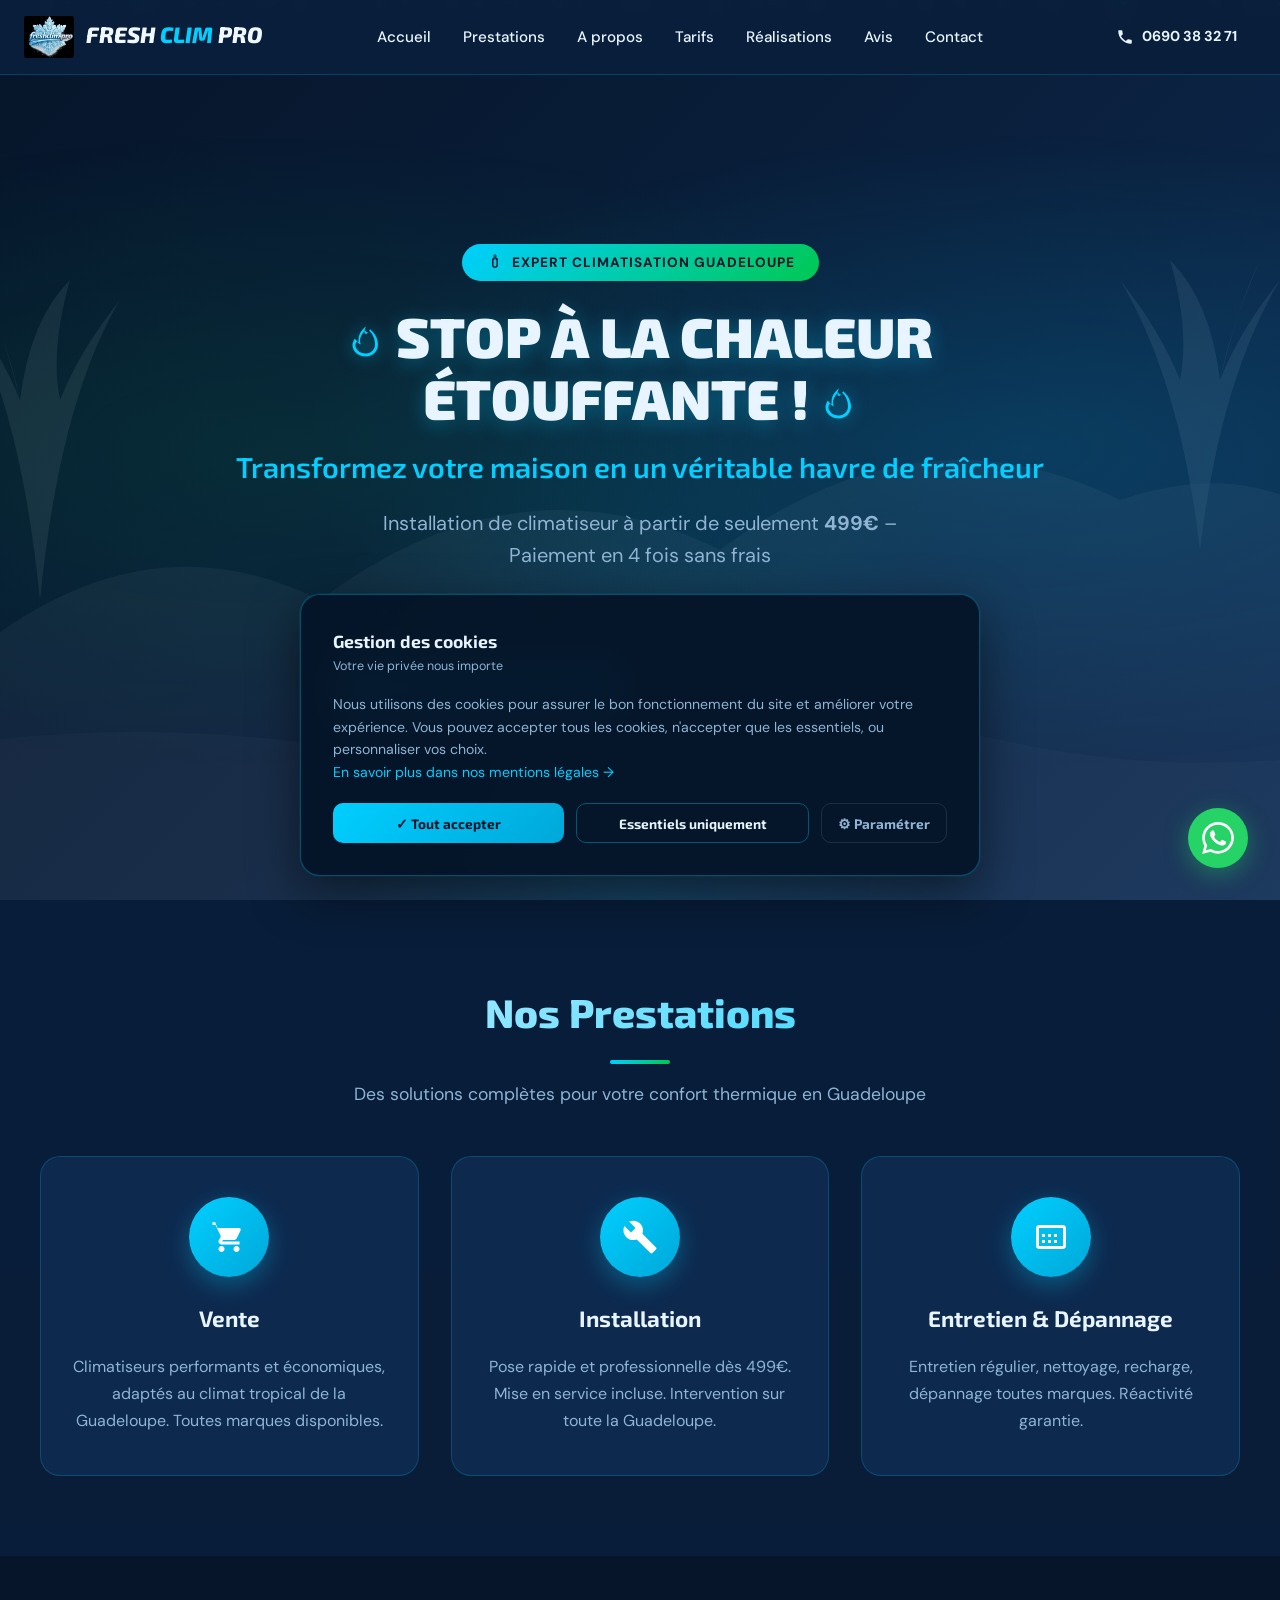
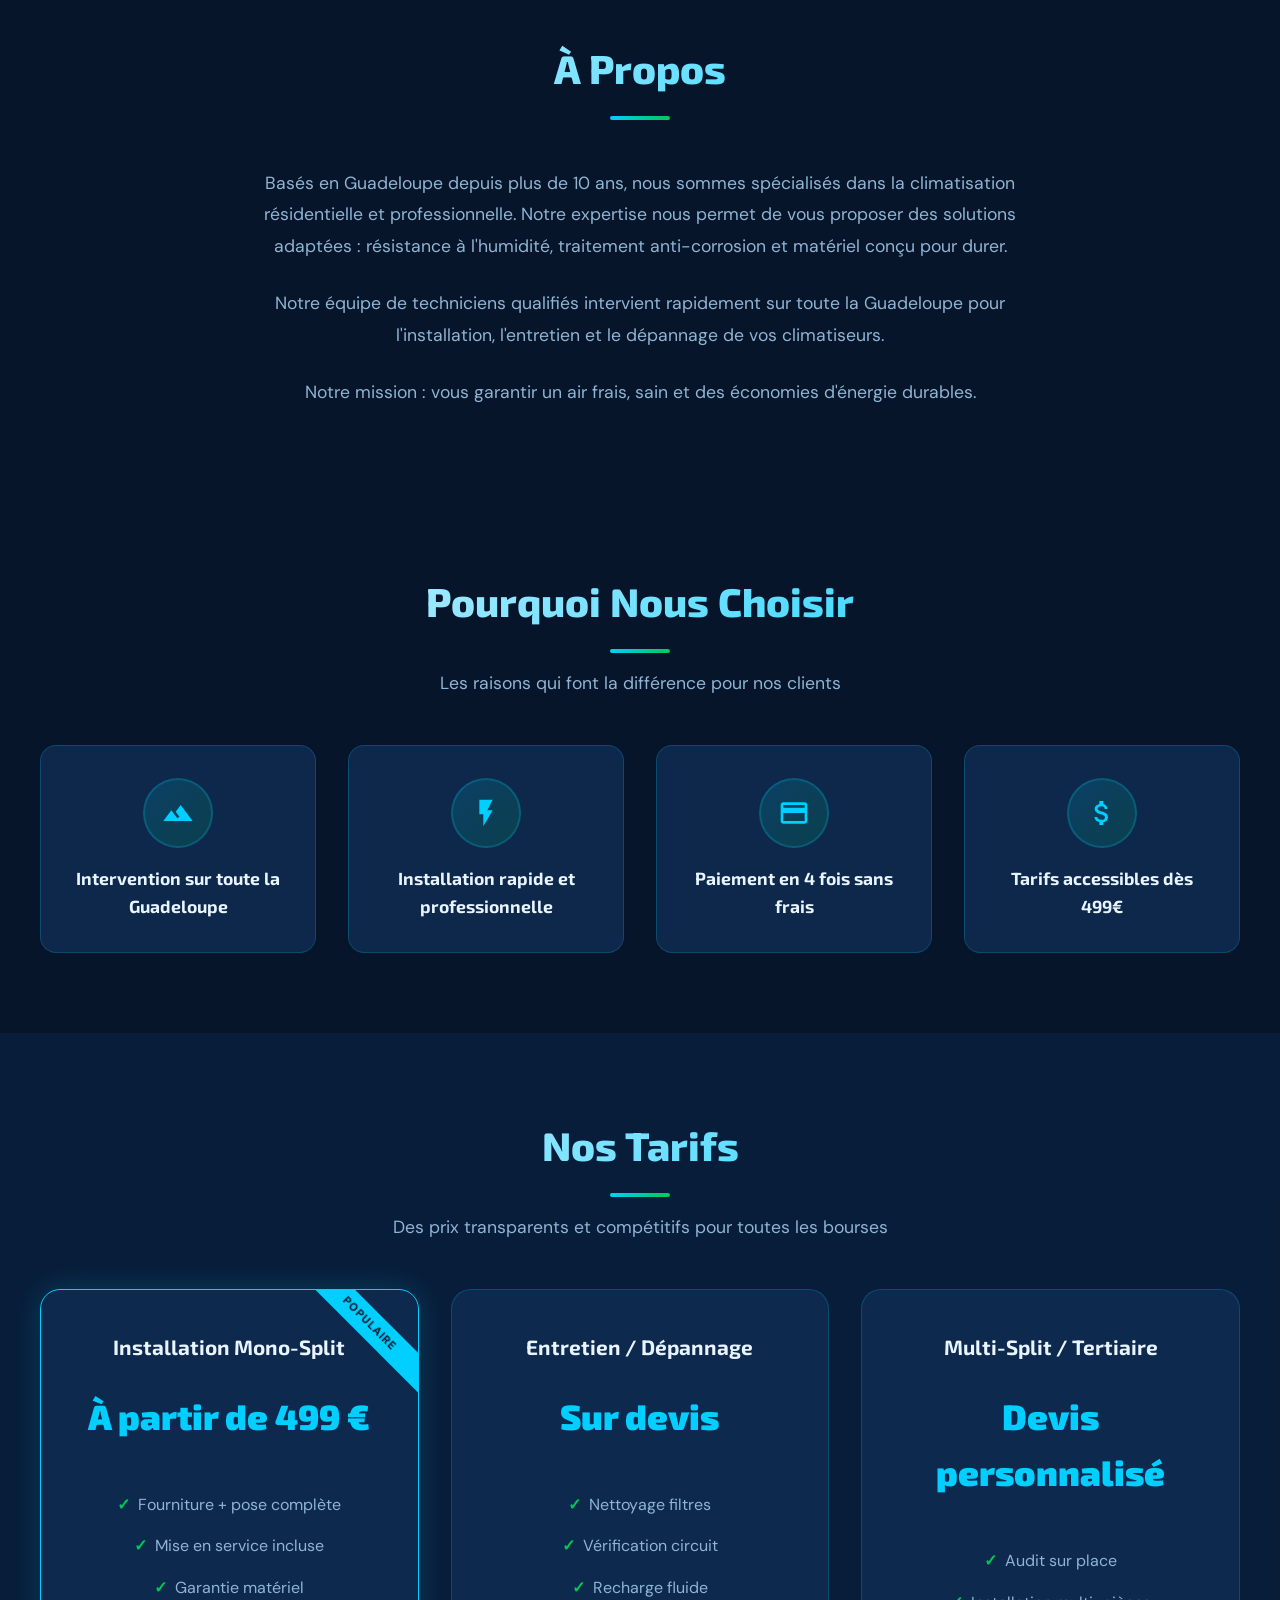
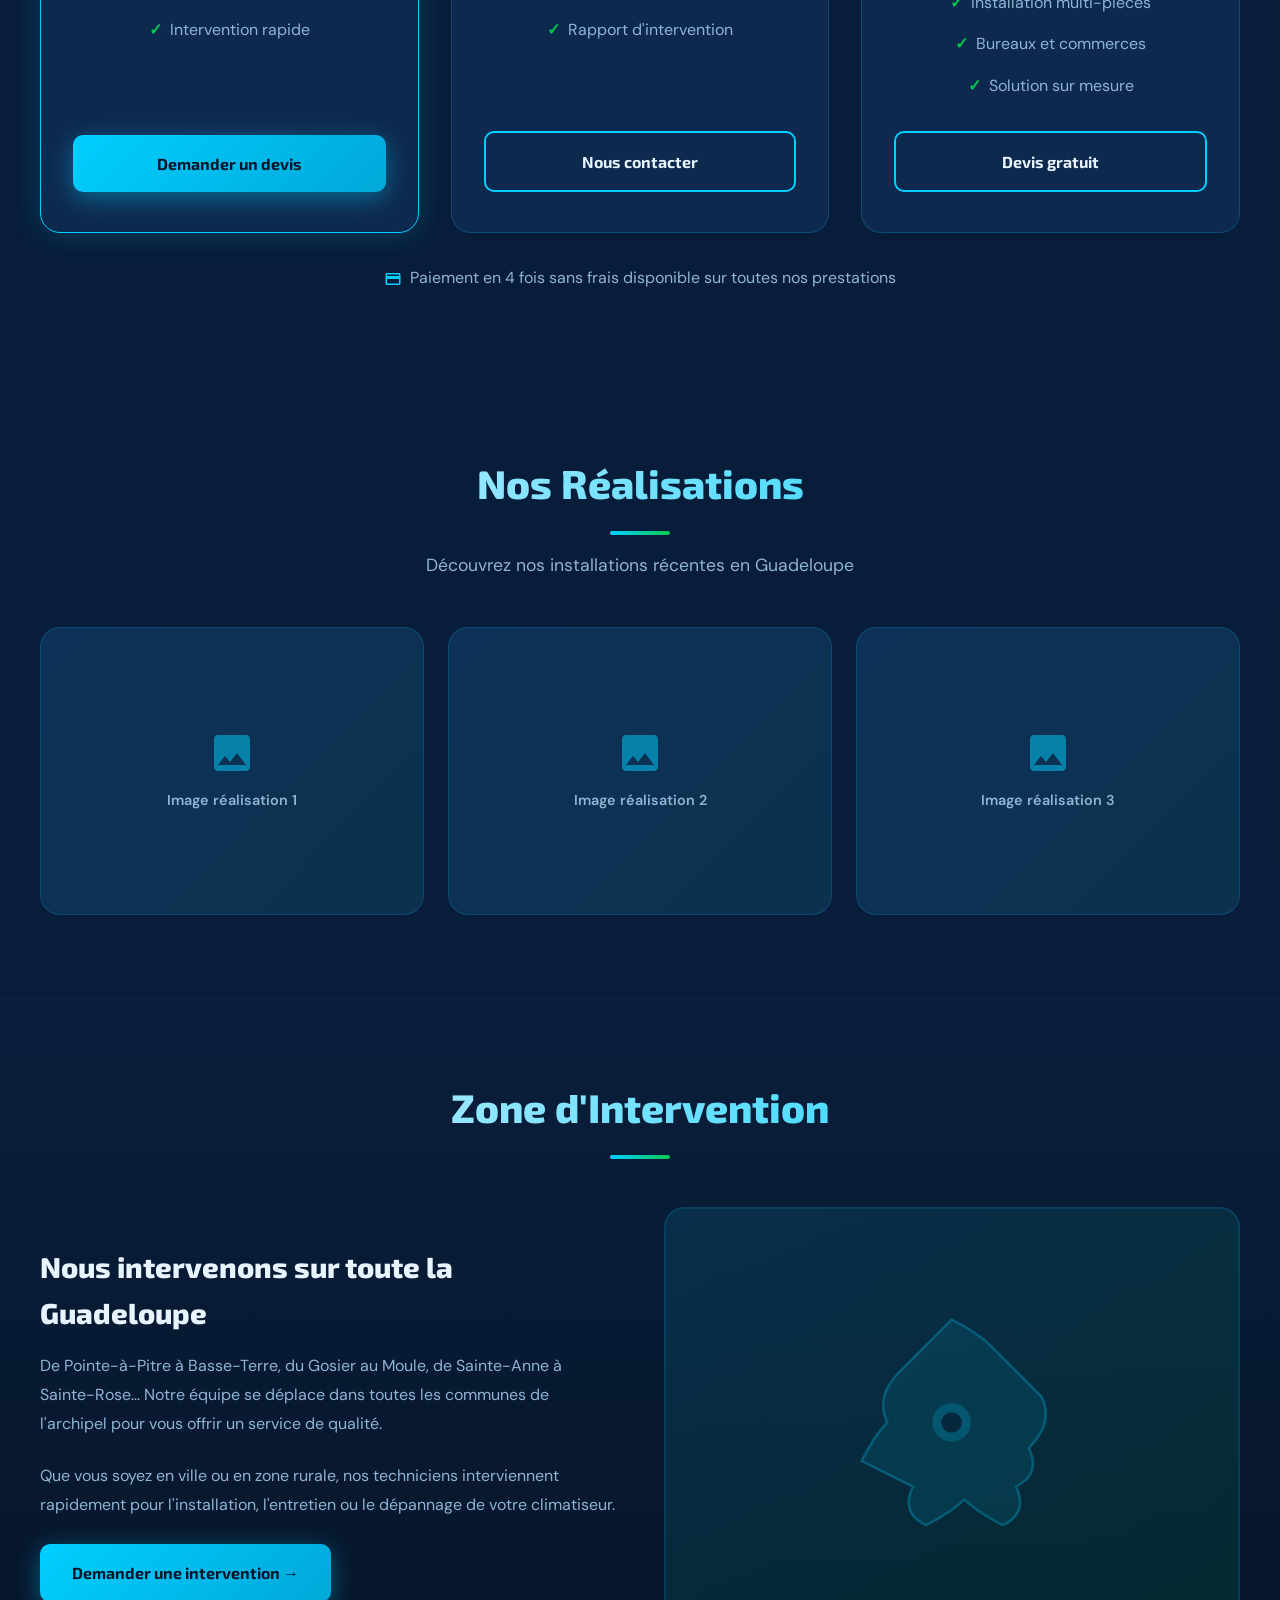
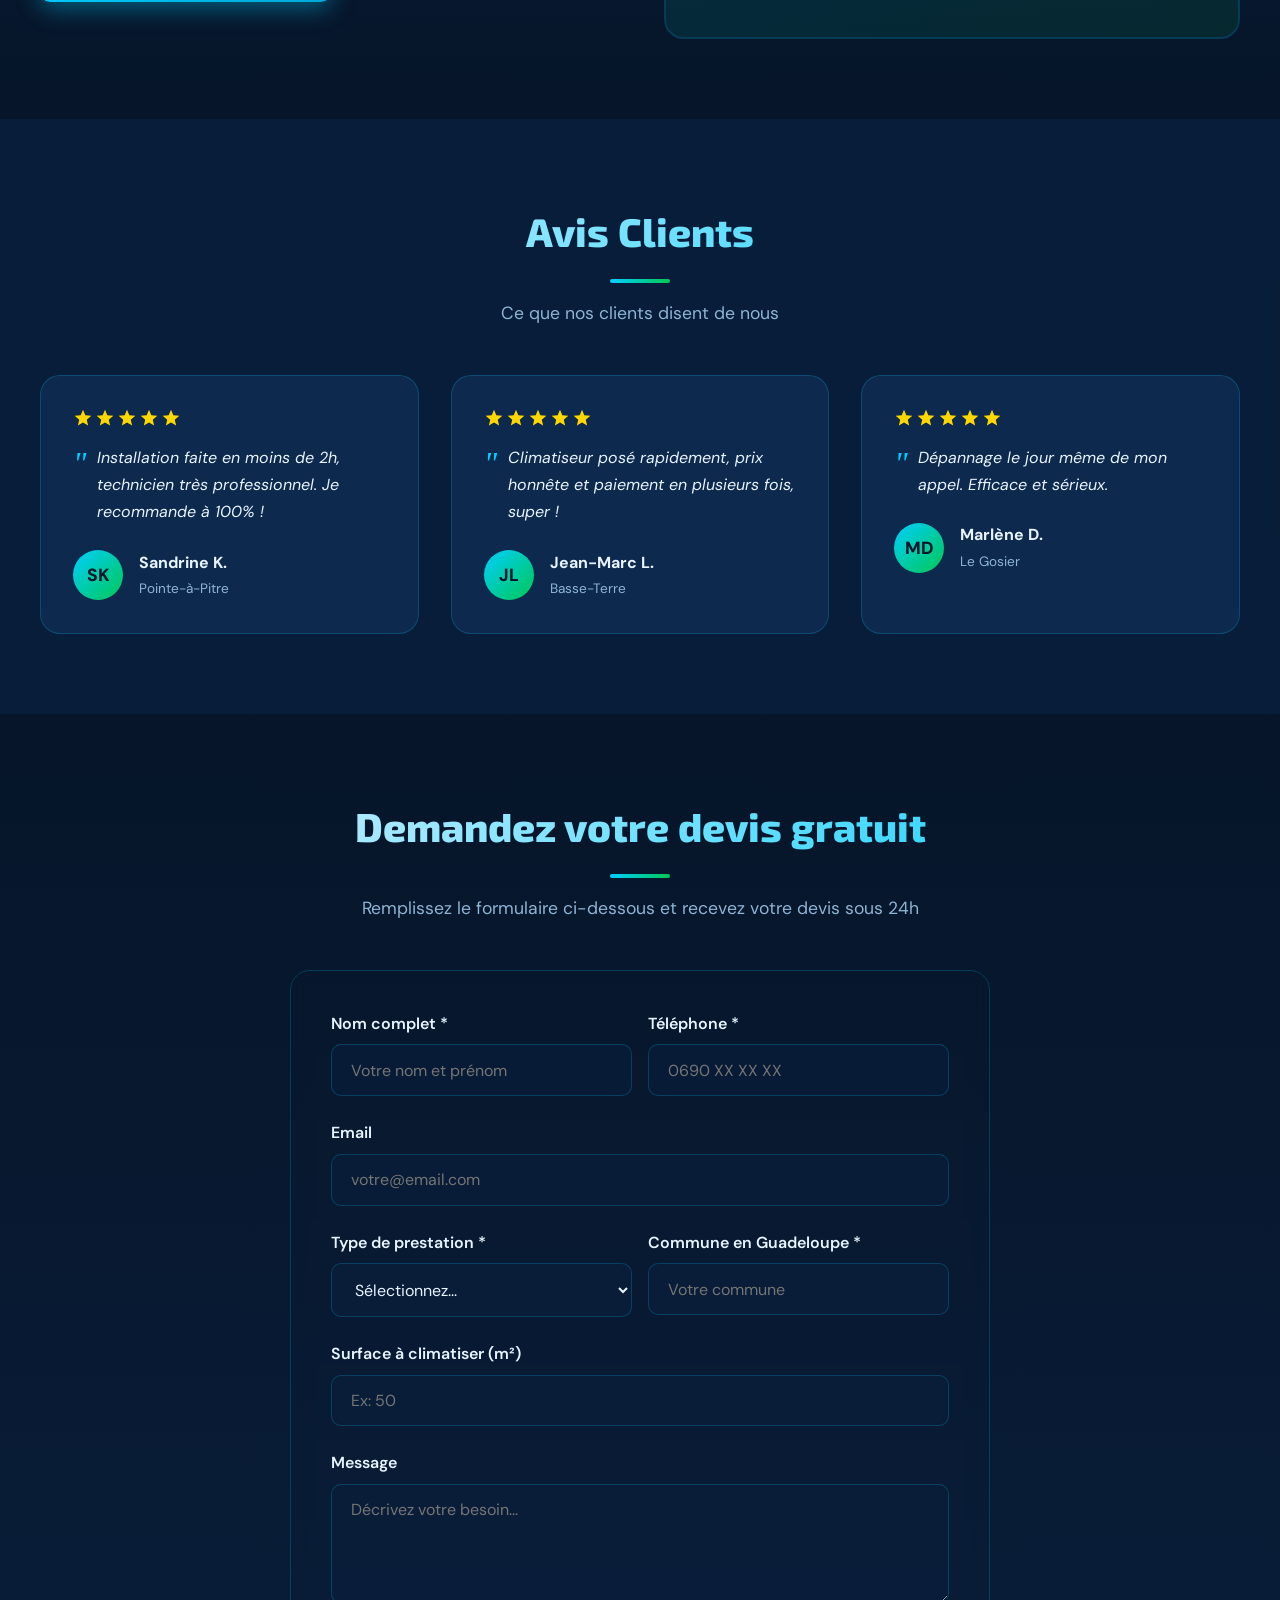
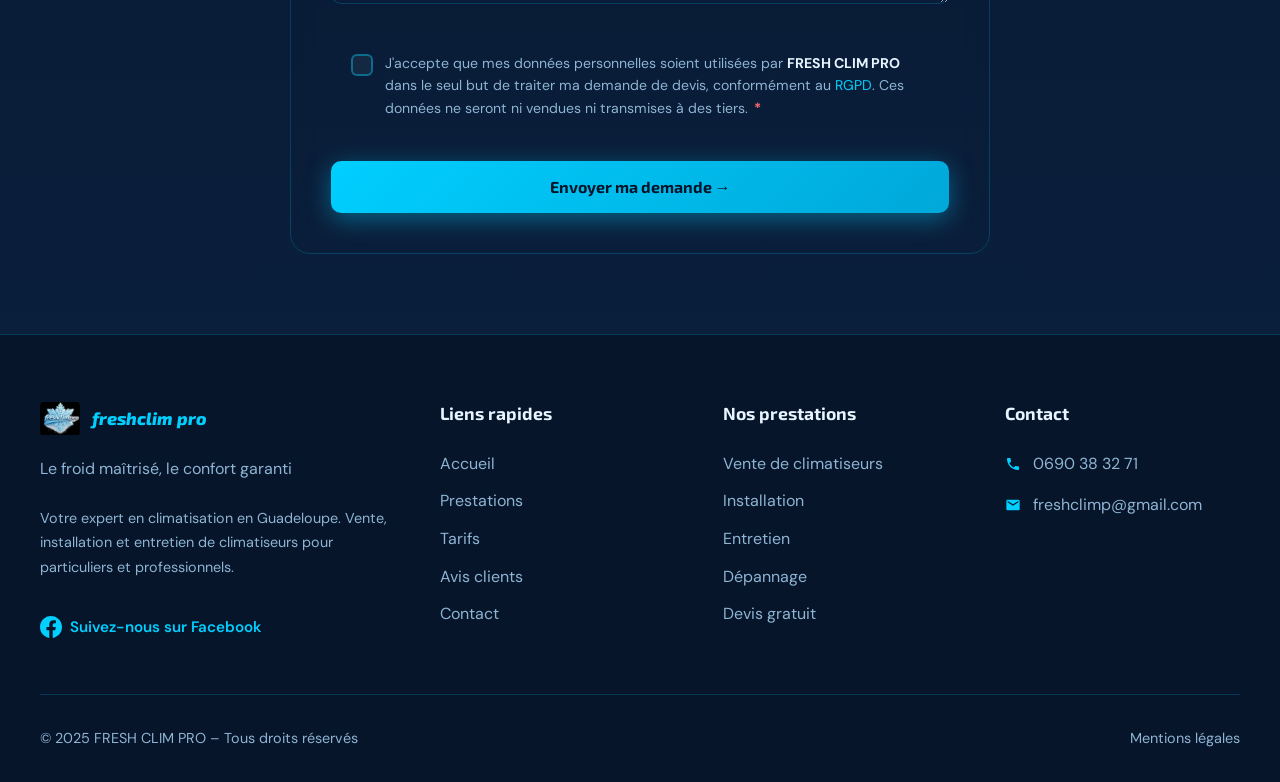
==== commit 4ca9c693: "modif case rgpd" ====
--- a/index.html
+++ b/index.html
@@ -4,17 +4,26 @@
 <head>
     <meta charset="UTF-8">
     <meta name="viewport" content="width=device-width, initial-scale=1.0">
+    <!-- SEO principal -->
     <title>FRESH CLIM PRO | Climatisation Guadeloupe – Vente, Pose, Entretien</title>
     <meta name="description"
         content="FRESH CLIM PRO, expert en climatisation en Guadeloupe. Installation dès 499€, paiement en 4x sans frais. Devis gratuit. Appelez le 0690 38 32 71.">
     <meta name="keywords"
         content="climatisation guadeloupe, pose climatiseur guadeloupe, entretien climatiseur guadeloupe, installation clim guadeloupe">
+     
+    <!-- Localisation -->
+    <meta name="geo.region" content="FR-GP">
+    <meta name="geo.placename" content="Guadeloupe">
+
     <meta name="author" content="FRESH CLIM PRO">
     <meta name="robots" content="index, follow">
+     <!-- Réseaux sociaux (Open Graph) -->
     <meta property="og:title" content="FRESH CLIM PRO | Climatisation Guadeloupe">
     <meta property="og:description" content="Installation dès 499€, paiement en 4x sans frais. Devis gratuit.">
     <meta property="og:type" content="website">
     <meta property="og:locale" content="fr_FR">
+    <meta property="og:url" content="https://mklcdkm.github.io/freshclimpro/">
+
     <link rel="preconnect" href="https://fonts.googleapis.com">
     <link rel="preconnect" href="https://fonts.gstatic.com" crossorigin>
     <link
@@ -1098,6 +1107,91 @@
             resize: vertical;
         }
 
+        /* RGPD Consent */
+        .rgpd-consent {
+           /*  background: rgba(0, 207, 255, 0.05);
+            border: 1px solid rgba(0, 207, 255, 0.2);
+            border-radius: 12px; */
+            padding: 1rem 1.25rem;
+        }
+
+        .rgpd-label {
+            display: flex;
+            align-items: flex-start;
+            gap: 0.75rem;
+            cursor: pointer;
+        }
+
+        .rgpd-label input[type="checkbox"] {
+            position: absolute;
+            opacity: 0;
+            width: 0;
+            height: 0;
+        }
+
+        .rgpd-checkmark {
+            flex-shrink: 0;
+            width: 22px;
+            height: 22px;
+            margin-top: 2px;
+            background: rgba(255, 255, 255, 0.05);
+            border: 2px solid rgba(0, 207, 255, 0.4);
+            border-radius: 6px;
+            display: flex;
+            align-items: center;
+            justify-content: center;
+            transition: all 0.2s;
+        }
+
+        .rgpd-checkmark::after {
+            content: '';
+            display: none;
+            width: 6px;
+            height: 11px;
+            border: 2px solid var(--navy-dark);
+            border-top: none;
+            border-left: none;
+            transform: rotate(45deg) translateY(-1px);
+        }
+
+        .rgpd-label input[type="checkbox"]:checked + .rgpd-checkmark {
+            background: var(--cyan);
+            border-color: var(--cyan);
+        }
+
+        .rgpd-label input[type="checkbox"]:checked + .rgpd-checkmark::after {
+            display: block;
+        }
+
+        .rgpd-label input[type="checkbox"]:focus + .rgpd-checkmark {
+            box-shadow: 0 0 0 3px rgba(0, 207, 255, 0.25);
+        }
+
+        .rgpd-text {
+            font-size: 0.88rem;
+            color: var(--text-muted);
+            line-height: 1.6;
+        }
+
+        .rgpd-text strong {
+            color: var(--text-light);
+        }
+
+        .rgpd-text a {
+            color: var(--cyan);
+            text-decoration: none;
+        }
+
+        .rgpd-text a:hover {
+            text-decoration: underline;
+        }
+
+        .rgpd-required {
+            color: #ff6b6b;
+            font-weight: 700;
+            margin-left: 2px;
+        }
+
         .form-row {
             display: grid;
             grid-template-columns: 1fr 1fr;
@@ -1718,6 +1812,7 @@
                 <ul class="nav-links">
                     <li><a href="#accueil">Accueil</a></li>
                     <li><a href="#prestations">Prestations</a></li>
+                    <li><a href="#apropos">A propos</a></li>
                     <li><a href="#tarifs">Tarifs</a></li>
                     <li><a href="#realisations">Réalisations</a></li>
                     <li><a href="#avis">Avis</a></li>
@@ -2222,7 +2317,8 @@
                             <label for="service">Type de prestation *</label>
                             <select id="service" name="service" required>
                                 <option value="">Sélectionnez...</option>
-                                <option value="installation">Installation</option>
+                                <option value="installation">Nouvelle Installation</option>
+                                <option value="entretien">Remplacement</option>
                                 <option value="entretien">Entretien</option>
                                 <option value="depannage">Dépannage</option>
                                 <option value="autre">Autre</option>
@@ -2241,6 +2337,21 @@
                         <label for="message">Message</label>
                         <textarea id="message" name="message" placeholder="Décrivez votre besoin..."></textarea>
                     </div>
+
+                    <!-- RGPD Consent -->
+                    <div class="rgpd-consent">
+                        <label class="rgpd-label">
+                            <input type="checkbox" id="rgpdConsent" name="rgpdConsent" required>
+                            <span class="rgpd-checkmark"></span>
+                            <span class="rgpd-text">
+                                J'accepte que mes données personnelles soient utilisées par <strong>FRESH CLIM PRO</strong> dans le seul but de traiter ma demande de devis, conformément au
+                                <a href="mentions-legales.html" target="_blank" rel="noopener">RGPD</a>.
+                                Ces données ne seront ni vendues ni transmises à des tiers.
+                                <span class="rgpd-required">*</span>
+                            </span>
+                        </label>   
+                    </div>
+                    <br>
                     <button type="submit" class="btn btn-primary" style="width: 100%;">Envoyer ma demande →</button>
                 </form>
 
@@ -2347,7 +2458,7 @@
         </div>
         <div class="footer-bottom">
             <span>© 2025 FRESH CLIM PRO – Tous droits réservés</span>
-            <span><a href="#">Mentions légales</a> | <a href="#">Politique de confidentialité</a></span>
+            <span><a href="#">Mentions légales</a></span>
         </div>
     </footer>
 
@@ -2441,6 +2552,18 @@
             form.addEventListener('submit', (e) => {
                 e.preventDefault();
 
+                // Vérification consentement RGPD
+                const rgpdConsent = document.getElementById('rgpdConsent');
+                if (!rgpdConsent.checked) {
+                    rgpdConsent.closest('.rgpd-consent').style.borderColor = '#ff6b6b';
+                    rgpdConsent.closest('.rgpd-consent').style.background = 'rgba(255,107,107,0.05)';
+                    rgpdConsent.focus();
+                    setTimeout(() => {
+                        rgpdConsent.closest('.rgpd-consent').style.borderColor = 'rgba(0, 207, 255, 0.2)';
+                        rgpdConsent.closest('.rgpd-consent').style.background = 'rgba(0, 207, 255, 0.05)';
+                    }, 2500);
+                    return;
+                }
                 // Get form data
                 const formData = new FormData(form);
                 const data = Object.fromEntries(formData);
@@ -2471,10 +2594,363 @@
             initMobileMenu();
             initScrollAnimations();
             initForm();
+            initCookieBanner();
 
             window.addEventListener('scroll', handleHeaderScroll);
         });
+
+        // ── Cookie Banner ──────────────────────────────────────────
+        function initCookieBanner() {
+            if (localStorage.getItem('cookieConsent')) return;
+            setTimeout(() => {
+                document.getElementById('cookieBanner').classList.add('visible');
+            }, 800);
+        }
+
+        function acceptAllCookies() {
+            localStorage.setItem('cookieConsent', 'all');
+            closeCookieBanner();
+        }
+
+        function acceptEssentialCookies() {
+            localStorage.setItem('cookieConsent', 'essential');
+            closeCookieBanner();
+        }
+
+        function openCookieSettings() {
+            document.getElementById('cookieSimple').style.display = 'none';
+            document.getElementById('cookieDetail').style.display = 'block';
+        }
+
+        function backToCookieSimple() {
+            document.getElementById('cookieDetail').style.display = 'none';
+            document.getElementById('cookieSimple').style.display = 'block';
+        }
+
+        function saveCustomCookies() {
+            const prefs = {
+                essential: true,
+                analytics: document.getElementById('cookieAnalytics').checked,
+                marketing: document.getElementById('cookieMarketing').checked,
+            };
+            localStorage.setItem('cookieConsent', JSON.stringify(prefs));
+            closeCookieBanner();
+        }
+
+        function closeCookieBanner() {
+            const banner = document.getElementById('cookieBanner');
+            banner.classList.remove('visible');
+            setTimeout(() => banner.style.display = 'none', 400);
+        }
     </script>
+
+    <!-- ══ COOKIE BANNER ══════════════════════════════════════════ -->
+    <style>
+        #cookieBanner {
+            position: fixed;
+            bottom: 1.5rem;
+            left: 50%;
+            transform: translateX(-50%) translateY(120px);
+            width: calc(100% - 3rem);
+            max-width: 680px;
+            background: rgba(6, 21, 41, 0.97);
+            border: 1px solid rgba(0, 207, 255, 0.3);
+            border-radius: 20px;
+            padding: 2rem;
+            z-index: 9999;
+            box-shadow: 0 16px 48px rgba(0, 0, 0, 0.5), 0 0 0 1px rgba(0,207,255,0.1);
+            backdrop-filter: blur(16px);
+            opacity: 0;
+            transition: transform 0.4s cubic-bezier(0.34, 1.56, 0.64, 1), opacity 0.4s ease;
+        }
+
+        #cookieBanner.visible {
+            transform: translateX(-50%) translateY(0);
+            opacity: 1;
+        }
+
+        .cookie-header {
+            display: flex;
+            align-items: center;
+            gap: 0.75rem;
+            margin-bottom: 1rem;
+        }
+
+        .cookie-icon {
+            width: 42px; height: 42px;
+            background: linear-gradient(135deg, var(--cyan), var(--cyan-dark));
+            border-radius: 12px;
+            display: flex;
+            align-items: center;
+            justify-content: center;
+            flex-shrink: 0;
+            font-size: 1.2rem;
+        }
+
+        .cookie-header h3 {
+            font-family: 'Exo 2', sans-serif;
+            font-size: 1.1rem;
+            font-weight: 700;
+            color: var(--text-light);
+        }
+
+        .cookie-header p {
+            font-size: 0.78rem;
+            color: var(--text-muted);
+            margin-top: 0.1rem;
+        }
+
+        .cookie-body p {
+            font-size: 0.88rem;
+            color: var(--text-muted);
+            line-height: 1.6;
+            margin-bottom: 1.25rem;
+        }
+
+        .cookie-body a {
+            color: var(--cyan);
+            text-decoration: none;
+        }
+
+        .cookie-body a:hover { text-decoration: underline; }
+
+        .cookie-buttons {
+            display: flex;
+            gap: 0.75rem;
+            flex-wrap: wrap;
+        }
+
+        .cookie-btn {
+            flex: 1;
+            min-width: 120px;
+            padding: 0.65rem 1rem;
+            border-radius: 10px;
+            font-family: 'Exo 2', sans-serif;
+            font-weight: 700;
+            font-size: 0.85rem;
+            cursor: pointer;
+            border: none;
+            transition: all 0.25s;
+            white-space: nowrap;
+        }
+
+        .cookie-btn-accept {
+            background: linear-gradient(135deg, var(--cyan), var(--cyan-dark));
+            color: var(--navy-dark);
+        }
+
+        .cookie-btn-accept:hover {
+            transform: translateY(-2px);
+            box-shadow: 0 6px 20px rgba(0,207,255,0.35);
+        }
+
+        .cookie-btn-essential {
+            background: transparent;
+            color: var(--text-light);
+            border: 1.5px solid rgba(0,207,255,0.35);
+        }
+
+        .cookie-btn-essential:hover {
+            border-color: var(--cyan);
+            background: rgba(0,207,255,0.08);
+        }
+
+        .cookie-btn-settings {
+            background: transparent;
+            color: var(--text-muted);
+            border: 1.5px solid rgba(255,255,255,0.1);
+            flex: 0 0 auto;
+        }
+
+        .cookie-btn-settings:hover {
+            color: var(--text-light);
+            border-color: rgba(255,255,255,0.25);
+        }
+
+        /* Detail panel */
+        #cookieDetail { display: none; }
+
+        .cookie-toggle-row {
+            display: flex;
+            align-items: center;
+            justify-content: space-between;
+            padding: 0.85rem 0;
+            border-bottom: 1px solid rgba(0,207,255,0.08);
+        }
+
+        .cookie-toggle-row:last-of-type { border-bottom: none; }
+
+        .cookie-toggle-info strong {
+            font-size: 0.9rem;
+            color: var(--text-light);
+            display: block;
+            margin-bottom: 0.2rem;
+        }
+
+        .cookie-toggle-info span {
+            font-size: 0.8rem;
+            color: var(--text-muted);
+        }
+
+        .cookie-toggle {
+            position: relative;
+            width: 44px; height: 24px;
+            flex-shrink: 0;
+            margin-left: 1rem;
+        }
+
+        .cookie-toggle input { opacity: 0; width: 0; height: 0; }
+
+        .cookie-toggle-slider {
+            position: absolute;
+            inset: 0;
+            background: rgba(255,255,255,0.15);
+            border-radius: 24px;
+            cursor: pointer;
+            transition: background 0.3s;
+        }
+
+        .cookie-toggle-slider::before {
+            content: '';
+            position: absolute;
+            width: 18px; height: 18px;
+            left: 3px; top: 3px;
+            background: white;
+            border-radius: 50%;
+            transition: transform 0.3s;
+        }
+
+        .cookie-toggle input:checked + .cookie-toggle-slider {
+            background: var(--cyan);
+        }
+
+        .cookie-toggle input:checked + .cookie-toggle-slider::before {
+            transform: translateX(20px);
+        }
+
+        .cookie-toggle input:disabled + .cookie-toggle-slider {
+            opacity: 0.6;
+            cursor: not-allowed;
+        }
+
+        .cookie-back-btn {
+            background: none;
+            border: none;
+            color: var(--text-muted);
+            font-size: 0.82rem;
+            cursor: pointer;
+            display: flex;
+            align-items: center;
+            gap: 0.4rem;
+            padding: 0;
+            margin-bottom: 1rem;
+            transition: color 0.2s;
+        }
+
+        .cookie-back-btn:hover { color: var(--cyan); }
+
+        @media (max-width: 480px) {
+            #cookieBanner {
+                bottom: 0;
+                left: 0;
+                right: 0;
+                width: 100%;
+                transform: translateY(120px);
+                border-radius: 20px 20px 0 0;
+                max-width: 100%;
+            }
+
+            #cookieBanner.visible {
+                transform: translateY(0);
+            }
+
+            .cookie-buttons {
+                flex-direction: column;
+            }
+
+            .cookie-btn {
+                width: 100%;
+                flex: unset;
+            }
+        }
+    </style>
+
+    <div id="cookieBanner" role="dialog" aria-label="Gestion des cookies">
+
+        <!-- Vue simple -->
+        <div id="cookieSimple">
+            <div class="cookie-header">
+                <!-- <div class="cookie-icon">🍪</div> -->
+                <div>
+                    <h3>Gestion des cookies</h3>
+                    <p>Votre vie privée nous importe</p>
+                </div>
+            </div>
+            <div class="cookie-body">
+                <p>
+                    Nous utilisons des cookies pour assurer le bon fonctionnement du site et améliorer votre expérience.
+                    Vous pouvez accepter tous les cookies, n'accepter que les essentiels, ou personnaliser vos choix.
+                    <br><a href="mentions-legales.html">En savoir plus dans nos mentions légales →</a>
+                </p>
+                <div class="cookie-buttons">
+                    <button class="cookie-btn cookie-btn-accept" onclick="acceptAllCookies()">✓ Tout accepter</button>
+                    <button class="cookie-btn cookie-btn-essential" onclick="acceptEssentialCookies()">Essentiels uniquement</button>
+                    <button class="cookie-btn cookie-btn-settings" onclick="openCookieSettings()">⚙ Paramétrer</button>
+                </div>
+            </div>
+        </div>
+
+        <!-- Vue détaillée -->
+        <div id="cookieDetail">
+            <button class="cookie-back-btn" onclick="backToCookieSimple()">
+                ← Retour
+            </button>
+            <div class="cookie-header">
+                <div class="cookie-icon">⚙️</div>
+                <div>
+                    <h3>Paramétrer mes cookies</h3>
+                    <p>Choisissez ce que vous autorisez</p>
+                </div>
+            </div>
+            <div class="cookie-body">
+                <div class="cookie-toggle-row">
+                    <div class="cookie-toggle-info">
+                        <strong>🔒 Cookies essentiels</strong>
+                        <span>Nécessaires au fonctionnement du site. Ne peuvent pas être désactivés.</span>
+                    </div>
+                    <label class="cookie-toggle">
+                        <input type="checkbox" checked disabled>
+                        <span class="cookie-toggle-slider"></span>
+                    </label>
+                </div>
+                <div class="cookie-toggle-row">
+                    <div class="cookie-toggle-info">
+                        <strong>📊 Cookies analytiques</strong>
+                        <span>Nous aident à comprendre comment vous utilisez le site (ex: Google Analytics).</span>
+                    </div>
+                    <label class="cookie-toggle">
+                        <input type="checkbox" id="cookieAnalytics">
+                        <span class="cookie-toggle-slider"></span>
+                    </label>
+                </div>
+                <div class="cookie-toggle-row">
+                    <div class="cookie-toggle-info">
+                        <strong>📣 Cookies marketing</strong>
+                        <span>Permettent de vous proposer des publicités personnalisées.</span>
+                    </div>
+                    <label class="cookie-toggle">
+                        <input type="checkbox" id="cookieMarketing">
+                        <span class="cookie-toggle-slider"></span>
+                    </label>
+                </div>
+                <div class="cookie-buttons" style="margin-top: 1.25rem;">
+                    <button class="cookie-btn cookie-btn-accept" onclick="saveCustomCookies()">✓ Enregistrer mes choix</button>
+                </div>
+            </div>
+        </div>
+
+    </div>
+
 </body>
 
 </html>
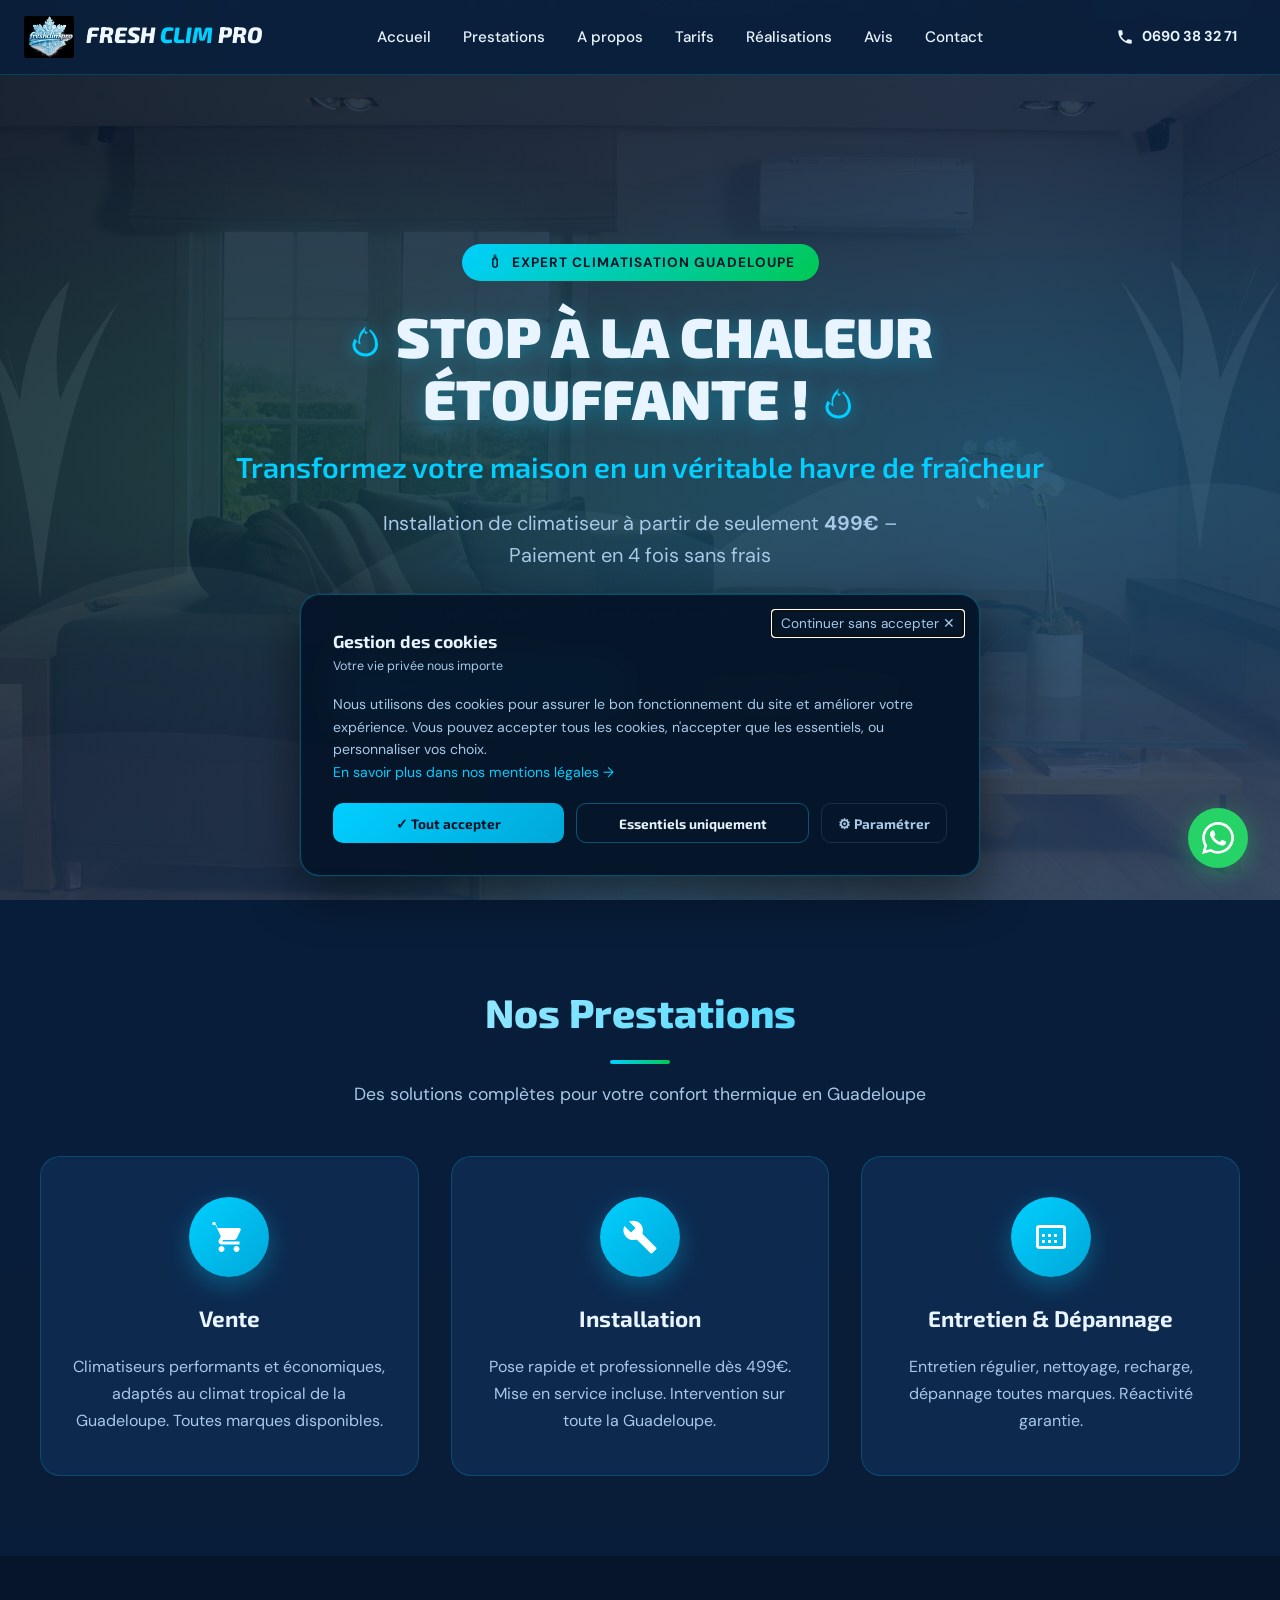
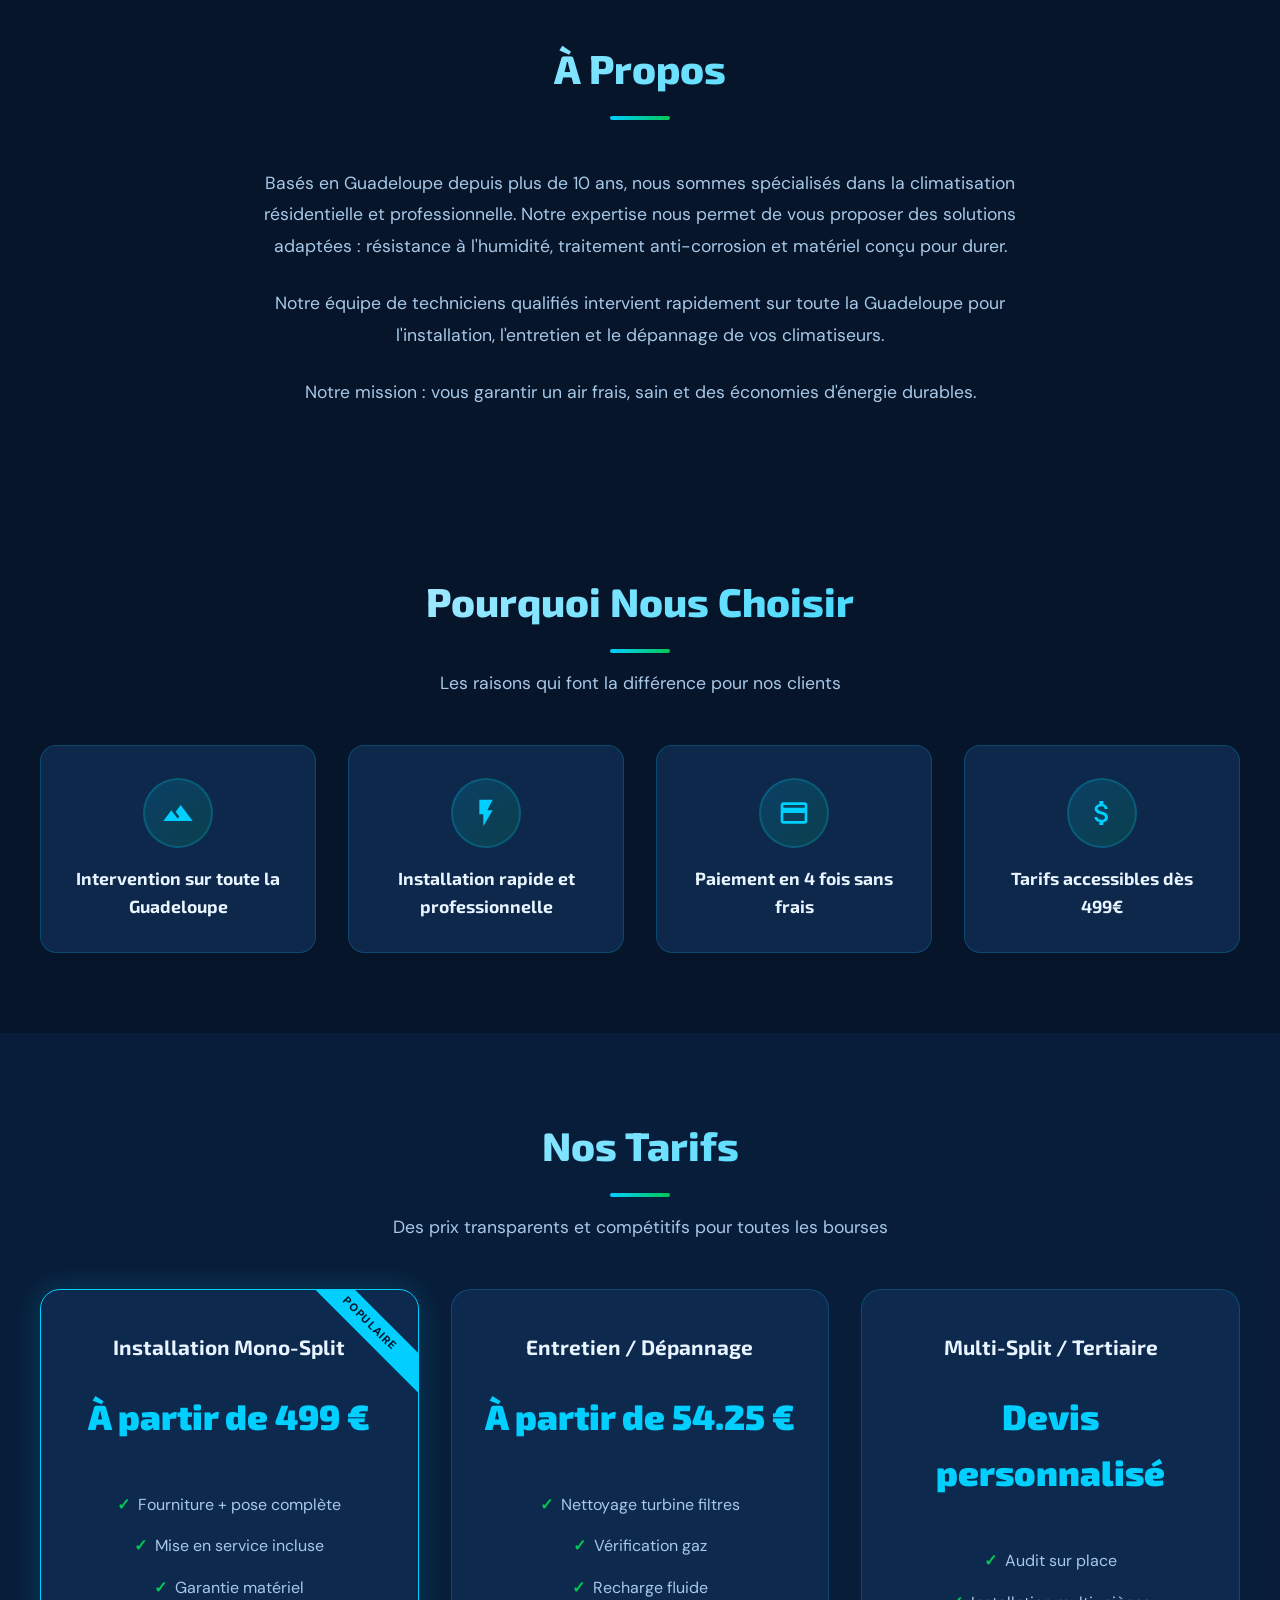
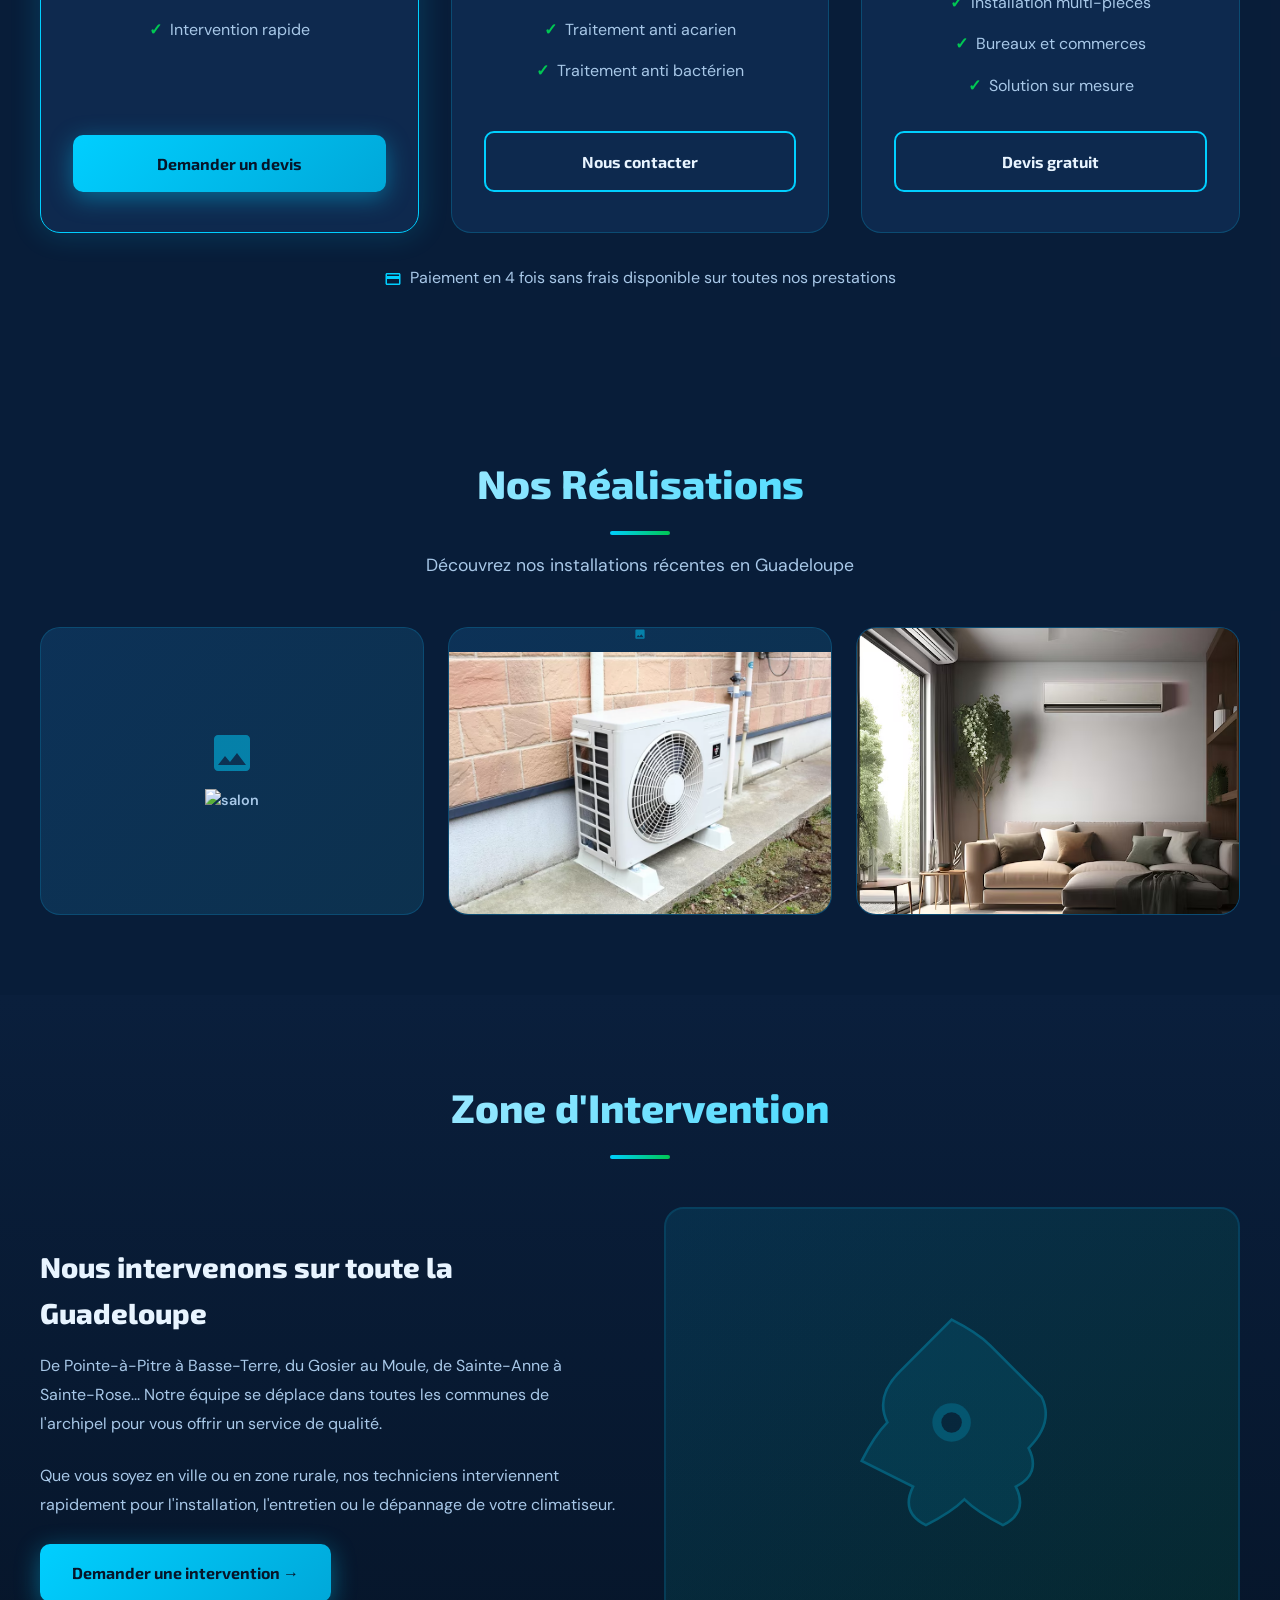
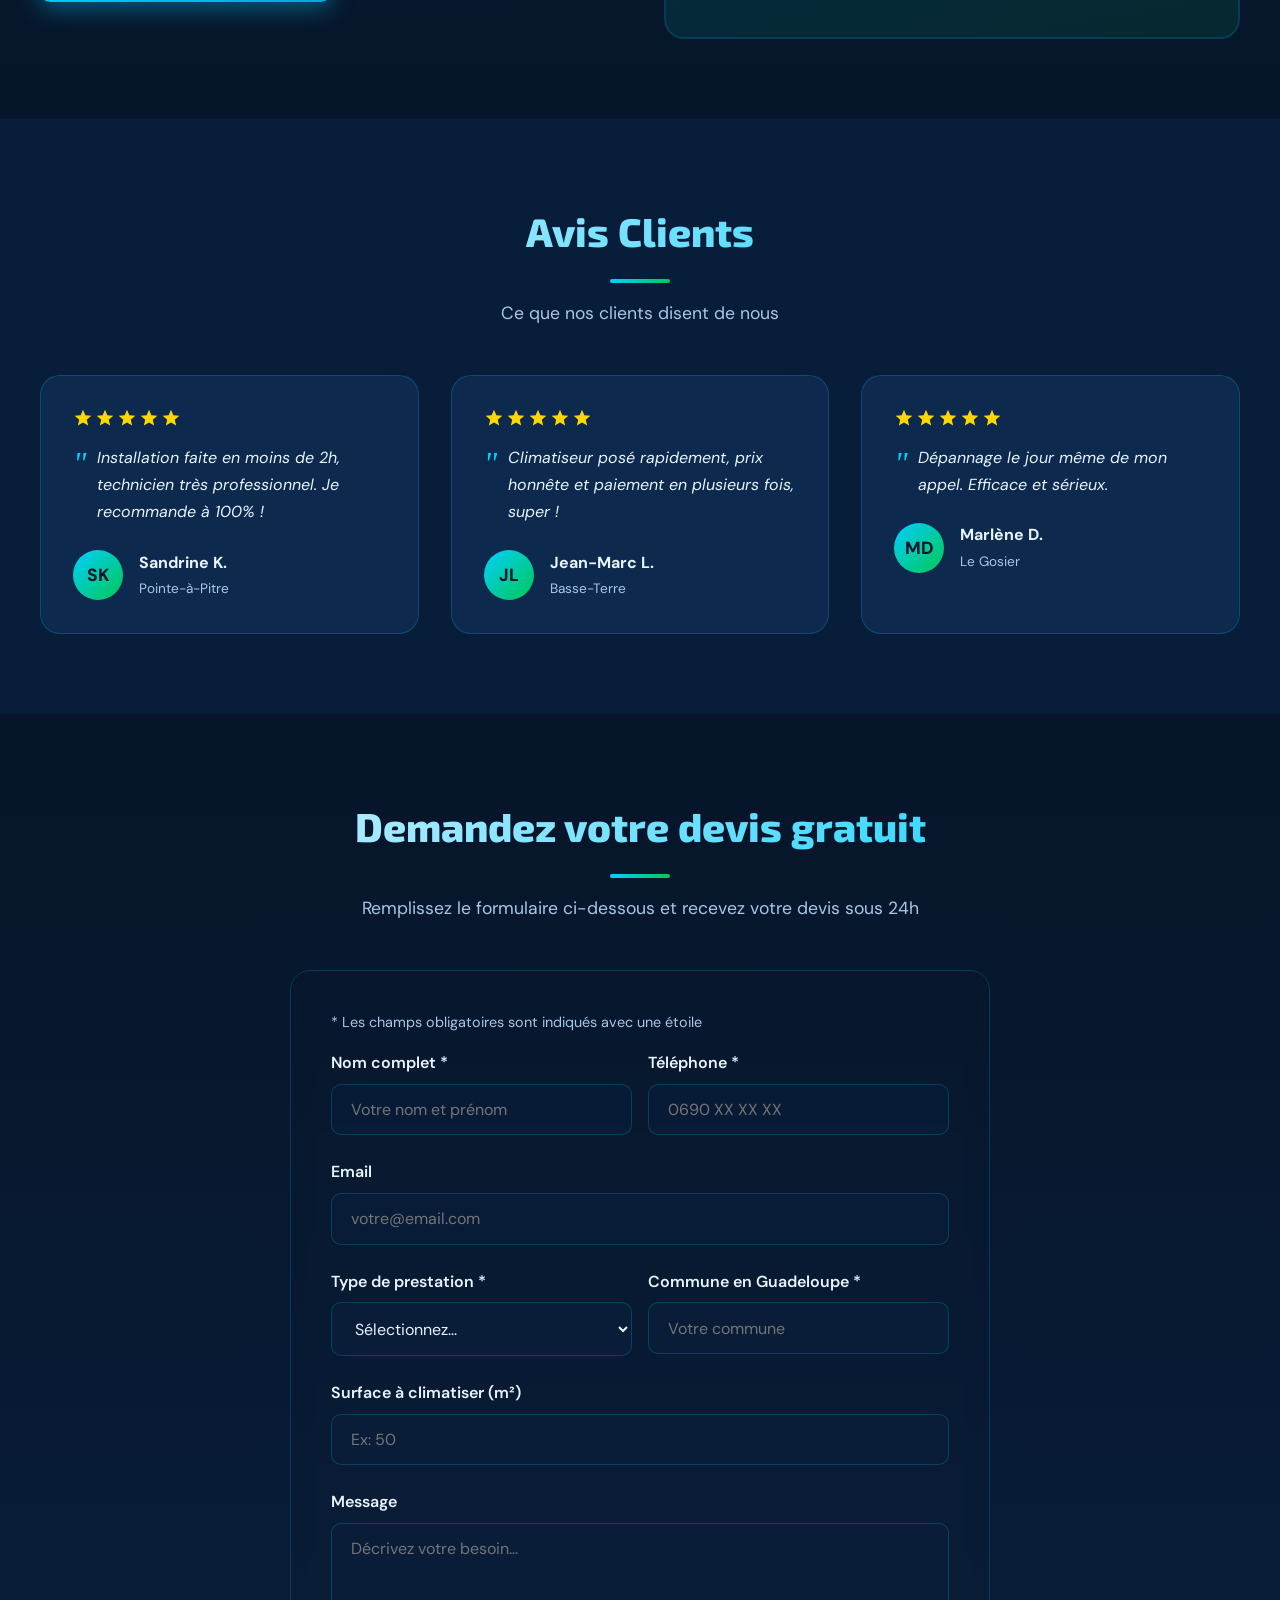
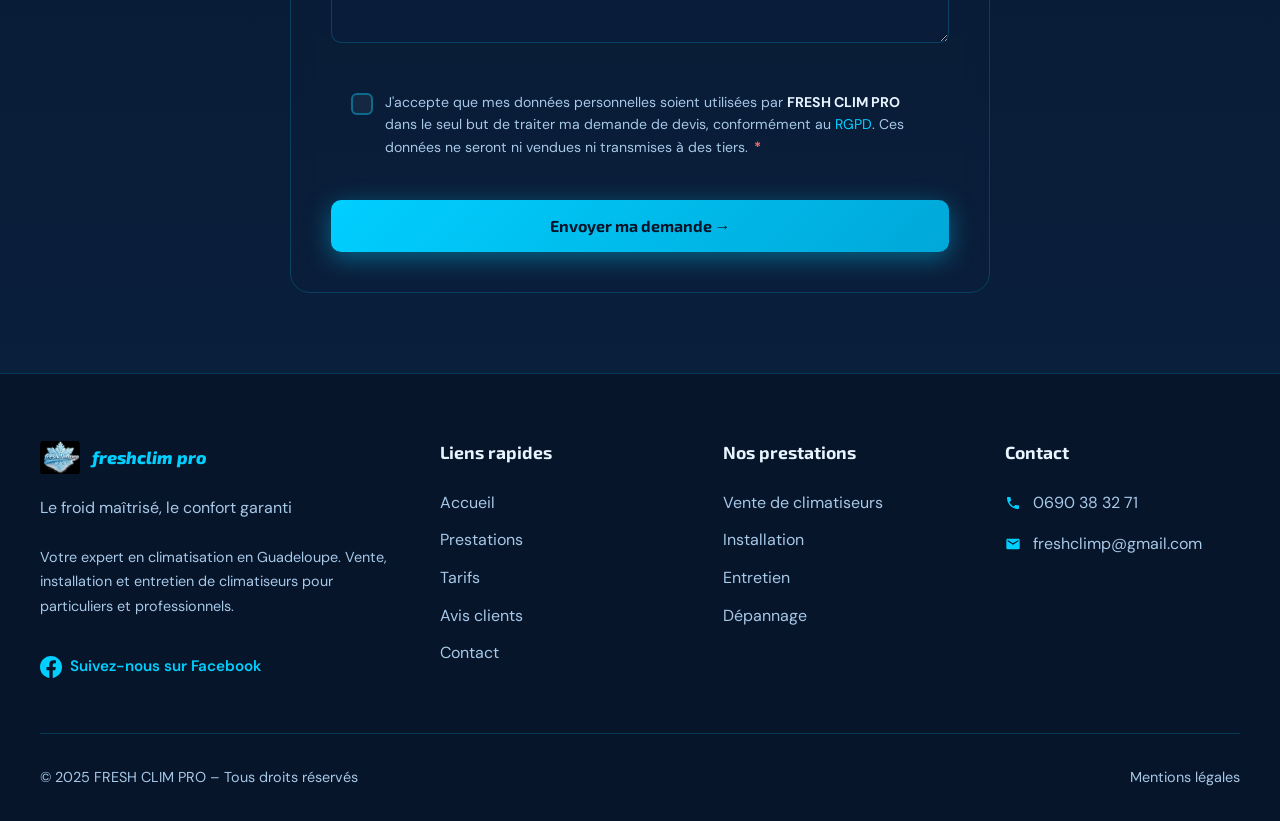
==== commit 265f9378: "ajout  d'images +restructure geston cookies" ====
--- a/index.html
+++ b/index.html
@@ -42,7 +42,7 @@
             --gold: #ffd700;
             --orange-accent: #ff6b35;
             --text-light: #e8f4ff;
-            --text-muted: #8fb4d4;
+            --text-muted: #a8c8e8;
             --card-bg: rgba(15, 45, 84, 0.8);
             --card-border: rgba(0, 207, 255, 0.2);
             --shadow: 0 8px 32px rgba(0, 0, 0, 0.3);
@@ -258,7 +258,9 @@
             align-items: center;
             justify-content: center;
             padding: 8rem 1.5rem 4rem;
-            background: linear-gradient(135deg, var(--navy-dark) 0%, var(--navy) 50%, var(--navy-light) 100%);
+            background: 
+                linear-gradient(135deg, rgba(6, 21, 41, 0.85) 0%, rgba(10, 31, 60, 0.85) 50%, rgba(15, 45, 84, 0.85) 100%),
+                url('images/salon-clim.jpg') center/cover no-repeat;
             overflow: hidden;
         }
 
@@ -1089,8 +1091,7 @@
         }
 
         .form-group select option {
-            /* background: var(--navy-dark); */
-            background: linear-gradient(180deg, var(--navy-dark) 0%, var(--navy) 100%);
+            background: var(--navy-dark);
             color: var(--text-light);
         }
 
@@ -1783,21 +1784,78 @@
             transform: translateX(0);
         }
 
+        /* Reduced Motion - RGAA 13.2 / WCAG 2.3.3 */
+        @media (prefers-reduced-motion: reduce) {
+            *,
+            *::before,
+            *::after {
+                animation-duration: 0.01ms !important;
+                animation-iteration-count: 1 !important;
+                transition-duration: 0.01ms !important;
+                scroll-behavior: auto !important;
+            }
+
+            .particle {
+                display: none;
+            }
+
+            #ice-particles {
+                display: none;
+            }
+        }
+
         .coordonee {
             font-weight: 600;
         }
+
+        /* Skip Link - RGAA 12.8 */
+        .skip-link {
+            position: absolute;
+            top: -100%;
+            left: 50%;
+            transform: translateX(-50%);
+            background: var(--cyan);
+            color: var(--navy-dark);
+            padding: 1rem 2rem;
+            border-radius: 0 0 10px 10px;
+            font-weight: 700;
+            font-size: 1rem;
+            text-decoration: none;
+            z-index: 10000;
+            transition: top 0.3s;
+        }
+
+        .skip-link:focus {
+            top: 0;
+        }
+
+        /* Screen Reader Only - Visually hidden but accessible */
+        .sr-only {
+            position: absolute;
+            width: 1px;
+            height: 1px;
+            padding: 0;
+            margin: -1px;
+            overflow: hidden;
+            clip: rect(0, 0, 0, 0);
+            white-space: nowrap;
+            border: 0;
+        }
     </style>
 </head>
 
 <body>
+    <!-- Skip Link - Lien d'évitement (RGAA 12.8) -->
+    <a href="#main-content" class="skip-link">Aller au contenu principal</a>
+    
     <!-- Ice Particles Background -->
-    <div id="ice-particles"></div>
+    <div id="ice-particles" aria-hidden="true"></div>
 
     <!-- Header -->
-    <header class="header" id="header">
+    <header class="header" id="header" role="banner">
         <div class="header-inner">
             <div class="logo-container">
-                <img src="logo.png" alt="FRESH CLIM PRO Logo" class="logo-img">
+                <img src="images/logo.png" alt="FRESH CLIM PRO Logo" class="logo-img">
                 <div class="logo-text">
                     <span>
                         <span class="brand-white">FRESH</span>
@@ -1808,7 +1866,7 @@
 
                 </div>
             </div>
-            <nav>
+            <nav aria-label="Navigation principale">
                 <ul class="nav-links">
                     <li><a href="#accueil">Accueil</a></li>
                     <li><a href="#prestations">Prestations</a></li>
@@ -1819,35 +1877,41 @@
                     <li><a href="#contact">Contact</a></li>
                 </ul>
             </nav>
-            <a href="tel:0690383271" class="header-cta">
-                <svg width="18" height="18" viewBox="0 0 24 24" fill="currentColor">
+            <a href="tel:0690383271" class="header-cta" aria-label="Appeler le 0690 38 32 71">
+                <svg width="18" height="18" viewBox="0 0 24 24" fill="currentColor" aria-hidden="true">
                     <path
                         d="M6.62 10.79c1.44 2.83 3.76 5.14 6.59 6.59l2.2-2.2c.27-.27.67-.36 1.02-.24 1.12.37 2.33.57 3.57.57.55 0 1 .45 1 1V20c0 .55-.45 1-1 1-9.39 0-17-7.61-17-17 0-.55.45-1 1-1h3.5c.55 0 1 .45 1 1 0 1.25.2 2.45.57 3.57.11.35.03.74-.25 1.02l-2.2 2.2z" />
                 </svg>
                 0690 38 32 71
             </a>
-            <button class="mobile-menu-btn" id="mobileMenuBtn" aria-label="Menu">☰</button>
+            <button class="mobile-menu-btn" id="mobileMenuBtn" aria-label="Ouvrir le menu" aria-expanded="false" aria-controls="mobileNav">
+                <span aria-hidden="true">☰</span>
+            </button>
         </div>
     </header>
 
     <!-- Mobile Navigation -->
-    <div class="mobile-nav" id="mobileNav">
-        <button class="mobile-nav-close" id="mobileNavClose">✕</button>
-        <a href="#accueil" class="mobile-nav-link">Accueil</a>
-        <a href="#prestations" class="mobile-nav-link">Prestations</a>
-        <a href="#apropos" class="mobile-nav-link">A propos</a>
-        <a href="#tarifs" class="mobile-nav-link">Tarifs</a>
-        <a href="#realisations" class="mobile-nav-link">Réalisations</a>
-        <a href="#avis" class="mobile-nav-link">Avis</a>
-        <a href="#contact" class="mobile-nav-link">Contact</a>
-        <a href="tel:0690383271" class="btn btn-green">
-            <svg class="icon-svg" viewBox="0 0 24 24" xmlns="http://www.w3.org/2000/svg">
-                <path d="M6.62 10.79c1.44 2.83 3.76 5.14 6.59 6.59l2.2-2.2c.27-.27.67-.36 1.02-.24 1.12.37 2.33.57 3.57.57.55 0 1 .45 1 1V20c0 .55-.45 1-1 1-9.39 0-17-7.61-17-17 0-.55.45-1 1-1h3.5c.55 0 1 .45 1 1 0 1.25.2 2.45.57 3.57.11.35.03.74-.25 1.02l-2.2 2.2z"/>
-            </svg>
-            0690 38 32 71
-        </a>
+    <div class="mobile-nav" id="mobileNav" role="dialog" aria-label="Menu mobile" aria-hidden="true">
+        <button class="mobile-nav-close" id="mobileNavClose" aria-label="Fermer le menu">✕</button>
+        <nav aria-label="Navigation mobile">
+            <a href="#accueil" class="mobile-nav-link">Accueil</a>
+            <a href="#prestations" class="mobile-nav-link">Prestations</a>
+            <a href="#apropos" class="mobile-nav-link">A propos</a>
+            <a href="#tarifs" class="mobile-nav-link">Tarifs</a>
+            <a href="#realisations" class="mobile-nav-link">Réalisations</a>
+            <a href="#avis" class="mobile-nav-link">Avis</a>
+            <a href="#contact" class="mobile-nav-link">Contact</a>
+            <a href="tel:0690383271" class="btn btn-green" aria-label="Appeler le 0690 38 32 71">
+                <svg class="icon-svg" viewBox="0 0 24 24" xmlns="http://www.w3.org/2000/svg" aria-hidden="true">
+                    <path d="M6.62 10.79c1.44 2.83 3.76 5.14 6.59 6.59l2.2-2.2c.27-.27.67-.36 1.02-.24 1.12.37 2.33.57 3.57.57.55 0 1 .45 1 1V20c0 .55-.45 1-1 1-9.39 0-17-7.61-17-17 0-.55.45-1 1-1h3.5c.55 0 1 .45 1 1 0 1.25.2 2.45.57 3.57.11.35.03.74-.25 1.02l-2.2 2.2z"/>
+                </svg>
+                0690 38 32 71
+            </a>
+        </nav>
     </div>
 
+    <!-- Main Content -->
+    <main id="main-content">
     <!-- Hero Section -->
     <section class="hero" id="accueil">
         <!-- Tropical Background Graphic -->
@@ -2094,12 +2158,13 @@
                         </svg>
                     </div> -->
                     <h3>Entretien / Dépannage</h3>
-                    <div class="price">Sur devis</div>
+                    <div class="price">À partir de 54.25 €</div>
                     <ul class="pricing-features">
-                        <li>Nettoyage filtres</li>
-                        <li>Vérification circuit</li>
+                        <li>Nettoyage turbine filtres</li>
+                        <li>Vérification gaz</li>
                         <li>Recharge fluide</li>
-                        <li>Rapport d'intervention</li>
+                        <li>Traitement anti acarien</li>
+                        <li>Traitement anti bactérien</li>
                     </ul>
                     <a href="#contact" class="btn btn-secondary">Nous contacter</a>
                 </div>
@@ -2144,7 +2209,7 @@
                         <svg viewBox="0 0 24 24" xmlns="http://www.w3.org/2000/svg">
                             <path d="M21 19V5c0-1.1-.9-2-2-2H5c-1.1 0-2 .9-2 2v14c0 1.1.9 2 2 2h14c1.1 0 2-.9 2-2zM8.5 13.5l2.5 3.01L14.5 12l4.5 6H5l3.5-4.5z"/>
                         </svg>
-                        <span>Image réalisation 1</span>
+                        <span><img src="images/air-conditioning-decoration-interior.jpg" alt="salon" class=""></span>
                     </div>
                     <div class="realisation-overlay">
                         <h4>Installation résidentielle</h4>
@@ -2156,7 +2221,7 @@
                         <svg viewBox="0 0 24 24" xmlns="http://www.w3.org/2000/svg">
                             <path d="M21 19V5c0-1.1-.9-2-2-2H5c-1.1 0-2 .9-2 2v14c0 1.1.9 2 2 2h14c1.1 0 2-.9 2-2zM8.5 13.5l2.5 3.01L14.5 12l4.5 6H5l3.5-4.5z"/>
                         </svg>
-                        <span>Image réalisation 2</span>
+                        <span><img src="images/climatisation-multi-split.jpg" alt="salon" class=""></span>
                     </div>
                     <div class="realisation-overlay">
                         <h4>Installation commerciale</h4>
@@ -2168,7 +2233,7 @@
                         <svg viewBox="0 0 24 24" xmlns="http://www.w3.org/2000/svg">
                             <path d="M21 19V5c0-1.1-.9-2-2-2H5c-1.1 0-2 .9-2 2v14c0 1.1.9 2 2 2h14c1.1 0 2-.9 2-2zM8.5 13.5l2.5 3.01L14.5 12l4.5 6H5l3.5-4.5z"/>
                         </svg>
-                        <span>Image réalisation 3</span>
+                        <span><img src="images/interieur-salon-moderne.jpg" alt="salon" class=""></span>
                     </div>
                     <div class="realisation-overlay">
                         <h4>Rénovation complète</h4>
@@ -2297,36 +2362,44 @@
                 <p>Remplissez le formulaire ci-dessous et recevez votre devis sous 24h</p>
             </div>
             <div class="contact-grid">
-                <form class="contact-form fade-in-left" id="contactForm">
+                <form class="contact-form fade-in-left" id="contactForm" novalidate>
+                    <p id="required-fields-note" style="color: var(--text-muted); font-size: 0.9rem; margin-bottom: 1rem;">
+                        <span aria-hidden="true">*</span> Les champs obligatoires sont indiqués avec une étoile
+                    </p>
                     <div class="form-row">
                         <div class="form-group">
-                            <label for="name">Nom complet *</label>
-                            <input type="text" id="name" name="name" required placeholder="Votre nom et prénom">
+                            <label for="name">Nom complet <span aria-hidden="true">*</span></label>
+                            <input type="text" id="name" name="name" required aria-required="true" placeholder="Votre nom et prénom" aria-describedby="name-error">
+                            <span id="name-error" class="form-error" role="alert" style="display: none; color: #ff6b6b; font-size: 0.85rem; margin-top: 0.25rem;"></span>
                         </div>
                         <div class="form-group">
-                            <label for="phone">Téléphone *</label>
-                            <input type="tel" id="phone" name="phone" required placeholder="0690 XX XX XX">
+                            <label for="phone">Téléphone <span aria-hidden="true">*</span></label>
+                            <input type="tel" id="phone" name="phone" required aria-required="true" placeholder="0690 XX XX XX" aria-describedby="phone-error">
+                            <span id="phone-error" class="form-error" role="alert" style="display: none; color: #ff6b6b; font-size: 0.85rem; margin-top: 0.25rem;"></span>
                         </div>
                     </div>
                     <div class="form-group">
                         <label for="email">Email</label>
-                        <input type="email" id="email" name="email" placeholder="votre@email.com">
+                        <input type="email" id="email" name="email" placeholder="votre@email.com" aria-describedby="email-error">
+                        <span id="email-error" class="form-error" role="alert" style="display: none; color: #ff6b6b; font-size: 0.85rem; margin-top: 0.25rem;"></span>
                     </div>
                     <div class="form-row">
                         <div class="form-group">
-                            <label for="service">Type de prestation *</label>
-                            <select id="service" name="service" required>
+                            <label for="service">Type de prestation <span aria-hidden="true">*</span></label>
+                            <select id="service" name="service" required aria-required="true" aria-describedby="service-error">
                                 <option value="">Sélectionnez...</option>
                                 <option value="installation">Nouvelle Installation</option>
-                                <option value="entretien">Remplacement</option>
+                                <option value="remplacement">Remplacement</option>
                                 <option value="entretien">Entretien</option>
                                 <option value="depannage">Dépannage</option>
                                 <option value="autre">Autre</option>
                             </select>
+                            <span id="service-error" class="form-error" role="alert" style="display: none; color: #ff6b6b; font-size: 0.85rem; margin-top: 0.25rem;"></span>
                         </div>
                         <div class="form-group">
-                            <label for="commune">Commune en Guadeloupe *</label>
-                            <input type="text" id="commune" name="commune" required placeholder="Votre commune">
+                            <label for="commune">Commune en Guadeloupe <span aria-hidden="true">*</span></label>
+                            <input type="text" id="commune" name="commune" required aria-required="true" placeholder="Votre commune" aria-describedby="commune-error">
+                            <span id="commune-error" class="form-error" role="alert" style="display: none; color: #ff6b6b; font-size: 0.85rem; margin-top: 0.25rem;"></span>
                         </div>
                     </div>
                     <div class="form-group">
@@ -2335,21 +2408,24 @@
                     </div>
                     <div class="form-group">
                         <label for="message">Message</label>
-                        <textarea id="message" name="message" placeholder="Décrivez votre besoin..."></textarea>
+                        <textarea id="message" name="message" placeholder="Décrivez votre besoin..." aria-describedby="message-error"></textarea>
+                        <span id="message-error" class="form-error" role="alert" style="display: none; color: #ff6b6b; font-size: 0.85rem; margin-top: 0.25rem;"></span>
                     </div>
 
                     <!-- RGPD Consent -->
-                    <div class="rgpd-consent">
+                    <div class="rgpd-consent" id="rgpd-consent-group">
                         <label class="rgpd-label">
-                            <input type="checkbox" id="rgpdConsent" name="rgpdConsent" required>
+                            <input type="checkbox" id="rgpdConsent" name="rgpdConsent" required aria-required="true" aria-describedby="rgpd-error">
                             <span class="rgpd-checkmark"></span>
                             <span class="rgpd-text">
                                 J'accepte que mes données personnelles soient utilisées par <strong>FRESH CLIM PRO</strong> dans le seul but de traiter ma demande de devis, conformément au
                                 <a href="mentions-legales.html" target="_blank" rel="noopener">RGPD</a>.
                                 Ces données ne seront ni vendues ni transmises à des tiers.
-                                <span class="rgpd-required">*</span>
+                                <span class="rgpd-required" aria-hidden="true">*</span>
+                                <span class="sr-only">champ obligatoire</span>
                             </span>
-                        </label>   
+                        </label>
+                        <span id="rgpd-error" class="form-error" role="alert" style="display: none; color: #ff6b6b; font-size: 0.85rem; margin-top: 0.25rem;"></span>
                     </div>
                     <br>
                     <button type="submit" class="btn btn-primary" style="width: 100%;">Envoyer ma demande →</button>
@@ -2391,12 +2467,15 @@
         </div>
     </section>
 
+    </main>
+    <!-- End Main Content -->
+
     <!-- Footer -->
-    <footer class="footer">
+    <footer class="footer" role="contentinfo">
         <div class="footer-grid">
             <div class="footer-brand">
                 <div class="logo-container">
-                    <img src="logo.png" alt="FRESH CLIM PRO Logo" class="logo-img" style="width: 40px; height: 40px;">
+                    <img src="images/logo.png" alt="FRESH CLIM PRO Logo" class="logo-img" style="width: 40px; height: 40px;">
                     <div class="logo-text">
                         <span class="brand" style="font-size: 1.1rem;">freshclim pro</span>
                     </div>
@@ -2435,7 +2514,7 @@
                     <li><a href="#prestations">Installation</a></li>
                     <li><a href="#prestations">Entretien</a></li>
                     <li><a href="#prestations">Dépannage</a></li>
-                    <li><a href="#tarifs">Devis gratuit</a></li>
+                    <!-- <li><a href="#tarifs">Devis gratuit</a></li> -->
                 </ul>
             </div>
             <div>
@@ -2458,7 +2537,7 @@
         </div>
         <div class="footer-bottom">
             <span>© 2025 FRESH CLIM PRO – Tous droits réservés</span>
-            <span><a href="#">Mentions légales</a></span>
+            <span><a href="mentions-legales.html">Mentions légales</a></span>
         </div>
     </footer>
 
@@ -2511,19 +2590,37 @@
 
             menuBtn.addEventListener('click', () => {
                 mobileNav.classList.add('active');
+                mobileNav.setAttribute('aria-hidden', 'false');
+                menuBtn.setAttribute('aria-expanded', 'true');
                 document.body.style.overflow = 'hidden';
+                // Focus first link
+                setTimeout(() => links[0]?.focus(), 100);
             });
 
             closeBtn.addEventListener('click', () => {
                 mobileNav.classList.remove('active');
+                mobileNav.setAttribute('aria-hidden', 'true');
+                menuBtn.setAttribute('aria-expanded', 'false');
                 document.body.style.overflow = '';
+                // Return focus to menu button
+                menuBtn.focus();
             });
 
             links.forEach(link => {
                 link.addEventListener('click', () => {
                     mobileNav.classList.remove('active');
+                    mobileNav.setAttribute('aria-hidden', 'true');
+                    menuBtn.setAttribute('aria-expanded', 'false');
                     document.body.style.overflow = '';
+                    menuBtn.focus();
                 });
+            });
+
+            // Close on Escape key
+            mobileNav.addEventListener('keydown', (e) => {
+                if (e.key === 'Escape') {
+                    closeBtn.click();
+                }
             });
         }
 
@@ -2549,21 +2646,51 @@
         function initForm() {
             const form = document.getElementById('contactForm');
 
+            // Clear errors on input
+            form.querySelectorAll('input, select, textarea').forEach(input => {
+                input.addEventListener('input', () => clearFieldError(input));
+                input.addEventListener('blur', () => clearFieldError(input));
+            });
+
             form.addEventListener('submit', (e) => {
                 e.preventDefault();
+                clearAllErrors();
+
+                let hasErrors = false;
+                let firstErrorField = null;
+
+                // Validate required fields
+                const requiredFields = form.querySelectorAll('[required]');
+                for (const field of requiredFields) {
+                    if (!field.value.trim() || (field.type === 'checkbox' && !field.checked)) {
+                        const fieldName = field.labels?.[0]?.textContent?.replace(/\*/g, '').trim() || field.name;
+                        showFieldError(field, `${fieldName} est obligatoire`);
+                        if (!firstErrorField) firstErrorField = field;
+                        hasErrors = true;
+                    }
+                }
+
+                // Validate email format if provided
+                const emailField = form.querySelector('#email');
+                if (emailField.value && !isValidEmail(emailField.value)) {
+                    showFieldError(emailField, 'Veuillez entrer un email valide');
+                    if (!firstErrorField) firstErrorField = emailField;
+                    hasErrors = true;
+                }
 
                 // Vérification consentement RGPD
                 const rgpdConsent = document.getElementById('rgpdConsent');
                 if (!rgpdConsent.checked) {
-                    rgpdConsent.closest('.rgpd-consent').style.borderColor = '#ff6b6b';
-                    rgpdConsent.closest('.rgpd-consent').style.background = 'rgba(255,107,107,0.05)';
-                    rgpdConsent.focus();
-                    setTimeout(() => {
-                        rgpdConsent.closest('.rgpd-consent').style.borderColor = 'rgba(0, 207, 255, 0.2)';
-                        rgpdConsent.closest('.rgpd-consent').style.background = 'rgba(0, 207, 255, 0.05)';
-                    }, 2500);
+                    showFieldError(rgpdConsent, 'Vous devez accepter pour continuer');
+                    if (!firstErrorField) firstErrorField = rgpdConsent;
+                    hasErrors = true;
+                }
+
+                if (hasErrors) {
+                    firstErrorField.focus();
                     return;
                 }
+
                 // Get form data
                 const formData = new FormData(form);
                 const data = Object.fromEntries(formData);
@@ -2587,6 +2714,43 @@
             });
         }
 
+        function isValidEmail(email) {
+            return /^[^\s@]+@[^\s@]+\.[^\s@]+$/.test(email);
+        }
+
+        function showFieldError(field, message) {
+            const errorElement = field.getAttribute('aria-describedby');
+            if (errorElement) {
+                const errorEl = document.getElementById(errorElement);
+                if (errorEl) {
+                    errorEl.textContent = message;
+                    errorEl.style.display = 'block';
+                }
+            }
+            field.setAttribute('aria-invalid', 'true');
+        }
+
+        function clearFieldError(field) {
+            field.removeAttribute('aria-invalid');
+            const errorElement = field.getAttribute('aria-describedby');
+            if (errorElement) {
+                const errorEl = document.getElementById(errorElement);
+                if (errorEl) {
+                    errorEl.textContent = '';
+                    errorEl.style.display = 'none';
+                }
+            }
+        }
+
+        function clearAllErrors() {
+            const form = document.getElementById('contactForm');
+            form.querySelectorAll('[aria-invalid="true"]').forEach(field => clearFieldError(field));
+            document.querySelectorAll('.form-error[role="alert"]').forEach(error => {
+                error.textContent = '';
+                error.style.display = 'none';
+            });
+        }
+
         // Initialize everything on DOM load
         document.addEventListener('DOMContentLoaded', () => {
             createParticles();
@@ -2603,7 +2767,11 @@
         function initCookieBanner() {
             if (localStorage.getItem('cookieConsent')) return;
             setTimeout(() => {
-                document.getElementById('cookieBanner').classList.add('visible');
+                const banner = document.getElementById('cookieBanner');
+                banner.classList.add('visible');
+                banner.setAttribute('aria-hidden', 'false');
+                // Focus first button
+                banner.querySelector('button')?.focus();
             }, 800);
         }
 
@@ -2614,6 +2782,11 @@
 
         function acceptEssentialCookies() {
             localStorage.setItem('cookieConsent', 'essential');
+            closeCookieBanner();
+        }
+
+        function refuseAllCookies() {
+            localStorage.setItem('cookieConsent', 'refused');
             closeCookieBanner();
         }
 
@@ -2640,6 +2813,7 @@
         function closeCookieBanner() {
             const banner = document.getElementById('cookieBanner');
             banner.classList.remove('visible');
+            banner.setAttribute('aria-hidden', 'true');
             setTimeout(() => banner.style.display = 'none', 400);
         }
     </script>
@@ -2767,6 +2941,38 @@
             border-color: rgba(255,255,255,0.25);
         }
 
+        .cookie-btn-refuse {
+            background: transparent;
+            color: var(--text-muted);
+            border: 1.5px solid rgba(255,255,255,0.15);
+            flex: 0 0 auto;
+        }
+
+        .cookie-btn-refuse:hover {
+            color: var(--text-light);
+            border-color: rgba(255,255,255,0.3);
+            background: rgba(255,255,255,0.05);
+        }
+
+        .cookie-btn-close-banner {
+            position: absolute;
+            top: 1rem;
+            right: 1rem;
+            background: none;
+            border: none;
+            color: var(--text-muted);
+            font-family: 'DM Sans', sans-serif;
+            font-size: 0.85rem;
+            cursor: pointer;
+            padding: 0.25rem 0.5rem;
+            transition: color 0.2s;
+            z-index: 1;
+        }
+
+        .cookie-btn-close-banner:hover {
+            color: var(--text-light);
+        }
+
         /* Detail panel */
         #cookieDetail { display: none; }
 
@@ -2875,27 +3081,28 @@
         }
     </style>
 
-    <div id="cookieBanner" role="dialog" aria-label="Gestion des cookies">
+    <div id="cookieBanner" role="dialog" aria-label="Gestion des cookies" aria-modal="true" aria-hidden="true">
+
+        <button class="cookie-btn-close-banner" onclick="refuseAllCookies()" aria-label="Continuer sans accepter les cookies">Continuer sans accepter ✕</button>
 
         <!-- Vue simple -->
         <div id="cookieSimple">
             <div class="cookie-header">
-                <!-- <div class="cookie-icon">🍪</div> -->
                 <div>
                     <h3>Gestion des cookies</h3>
                     <p>Votre vie privée nous importe</p>
                 </div>
             </div>
             <div class="cookie-body">
-                <p>
+                <p id="cookie-description">
                     Nous utilisons des cookies pour assurer le bon fonctionnement du site et améliorer votre expérience.
                     Vous pouvez accepter tous les cookies, n'accepter que les essentiels, ou personnaliser vos choix.
-                    <br><a href="mentions-legales.html">En savoir plus dans nos mentions légales →</a>
+                    <br><a href="mentions-legales.html" target="_blank" rel="noopener">En savoir plus dans nos mentions légales →</a>
                 </p>
-                <div class="cookie-buttons">
-                    <button class="cookie-btn cookie-btn-accept" onclick="acceptAllCookies()">✓ Tout accepter</button>
-                    <button class="cookie-btn cookie-btn-essential" onclick="acceptEssentialCookies()">Essentiels uniquement</button>
-                    <button class="cookie-btn cookie-btn-settings" onclick="openCookieSettings()">⚙ Paramétrer</button>
+                <div class="cookie-buttons" role="group" aria-describedby="cookie-description">
+                    <button class="cookie-btn cookie-btn-accept" onclick="acceptAllCookies()" aria-label="Tout accepter">✓ Tout accepter</button>
+                    <button class="cookie-btn cookie-btn-essential" onclick="acceptEssentialCookies()" aria-label="N'accepter que les cookies essentiels">Essentiels uniquement</button>
+                    <button class="cookie-btn cookie-btn-settings" onclick="openCookieSettings()" aria-label="Paramétrer les cookies">⚙ Paramétrer</button>
                 </div>
             </div>
         </div>
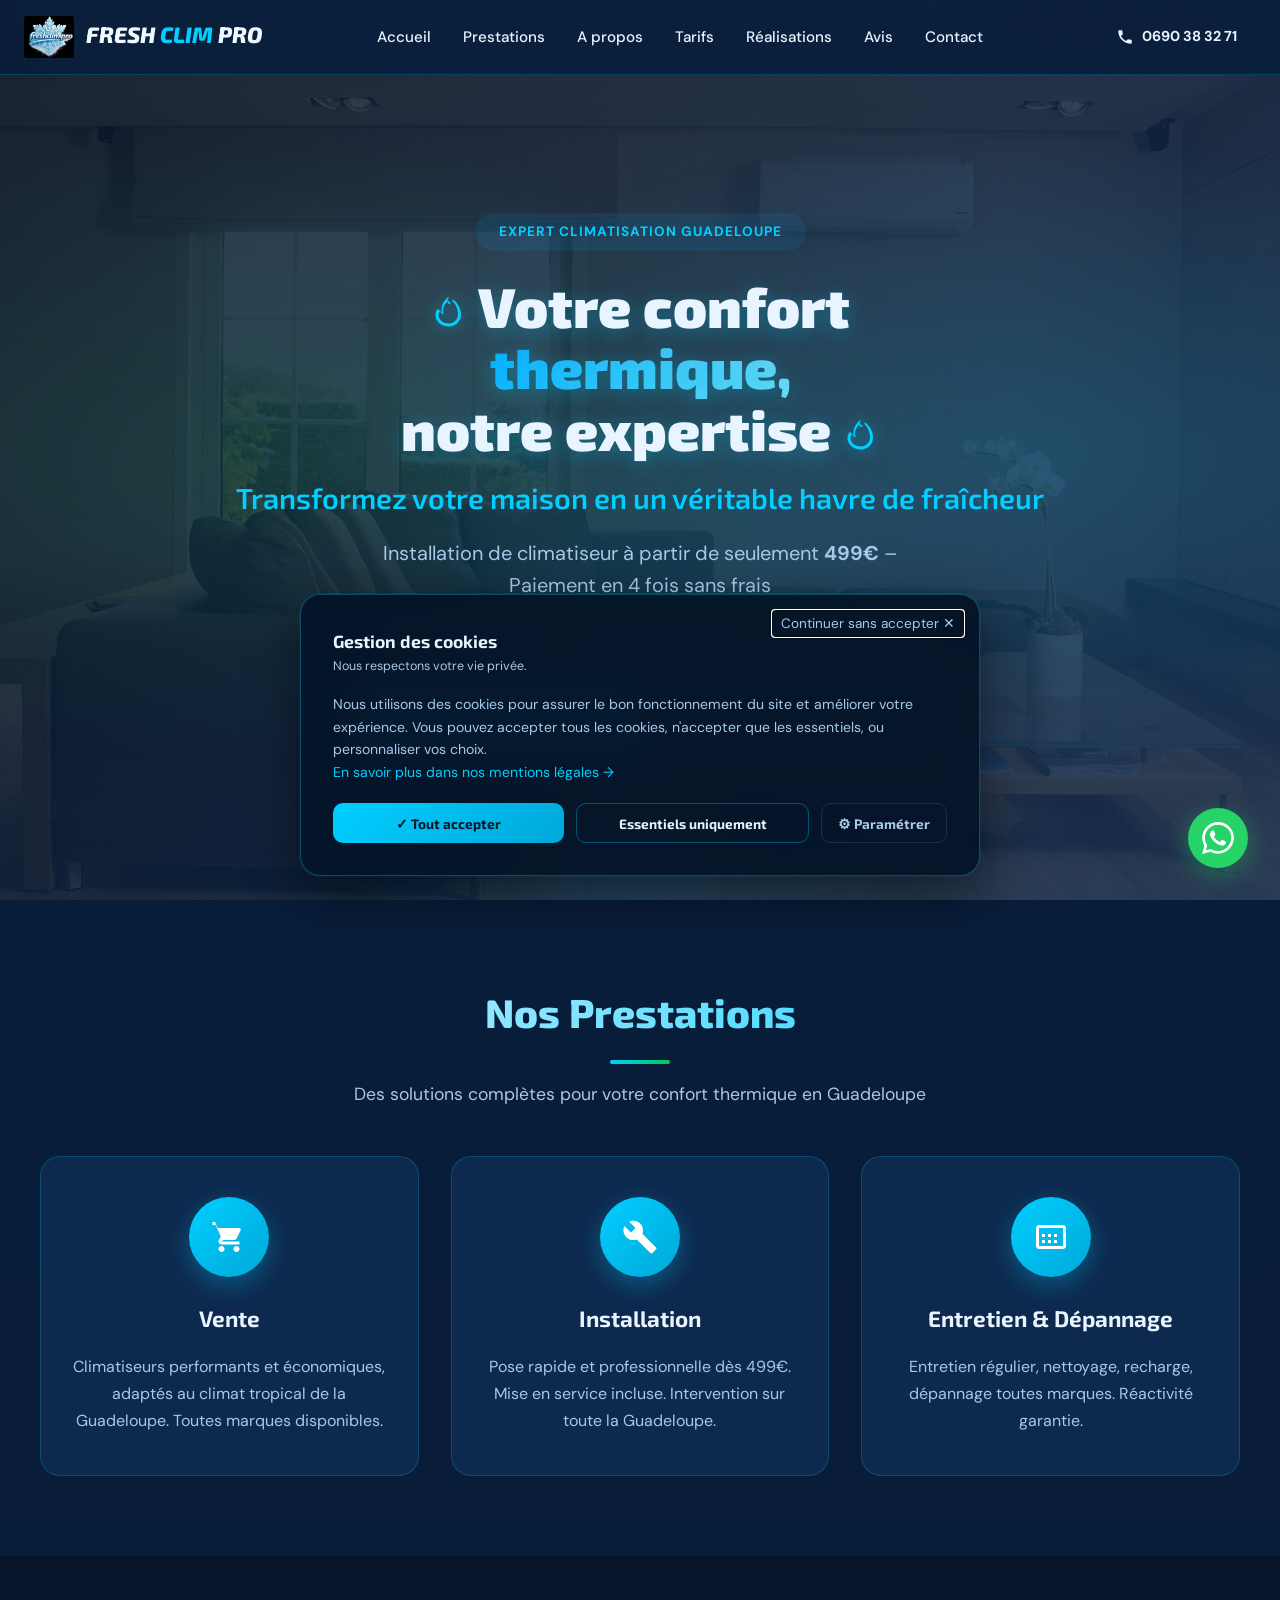
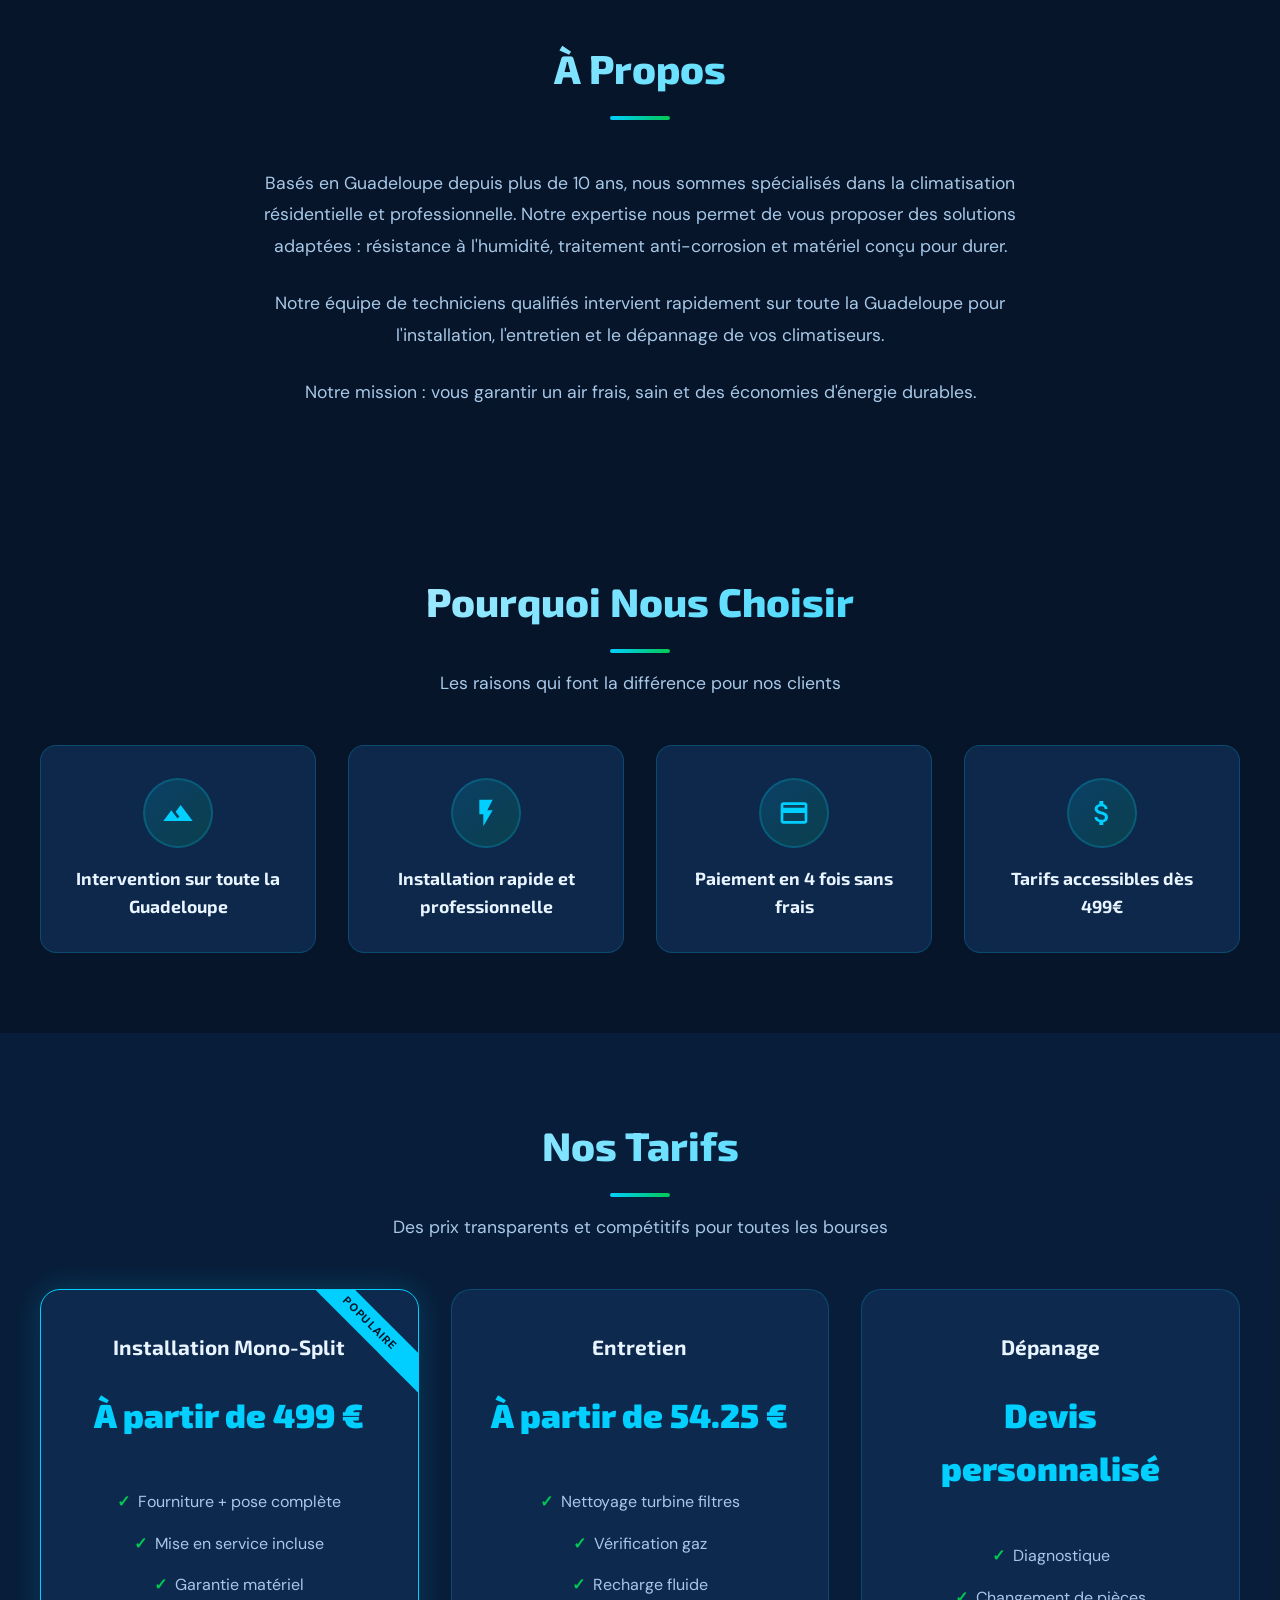
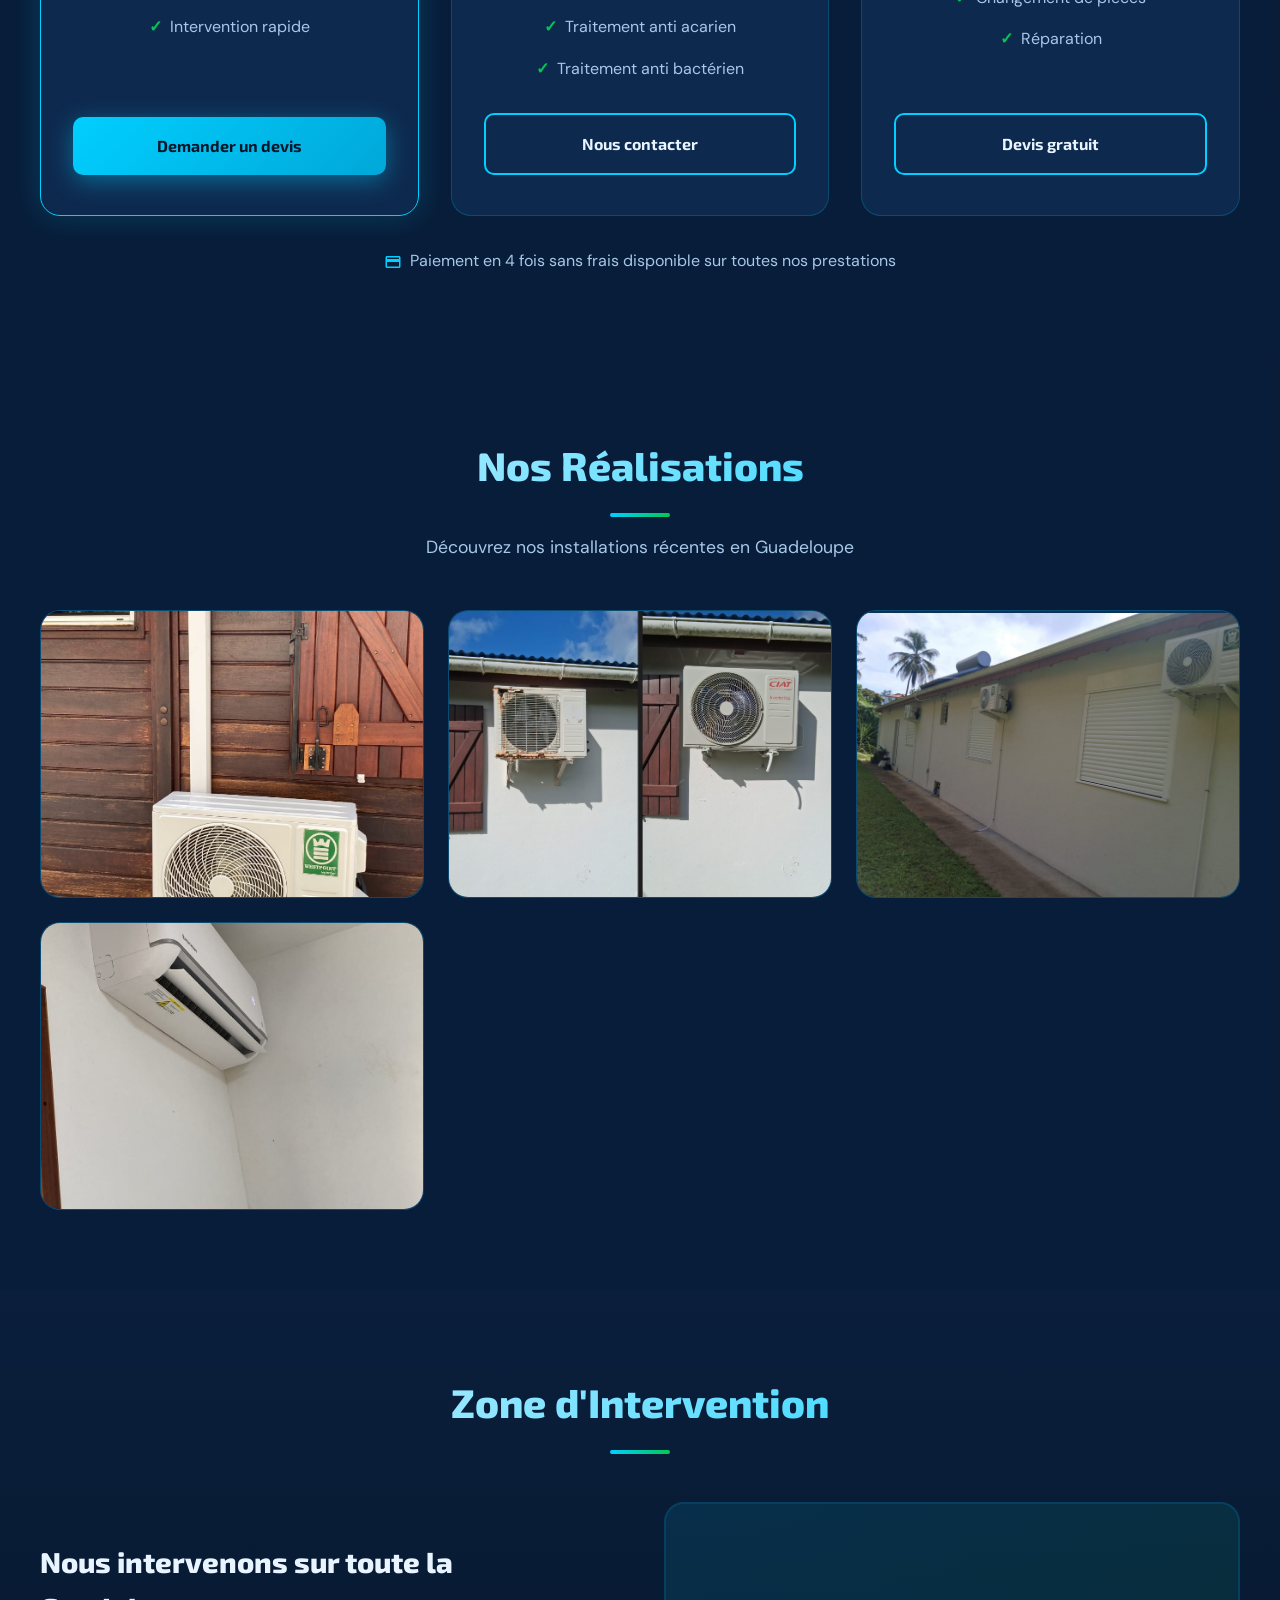
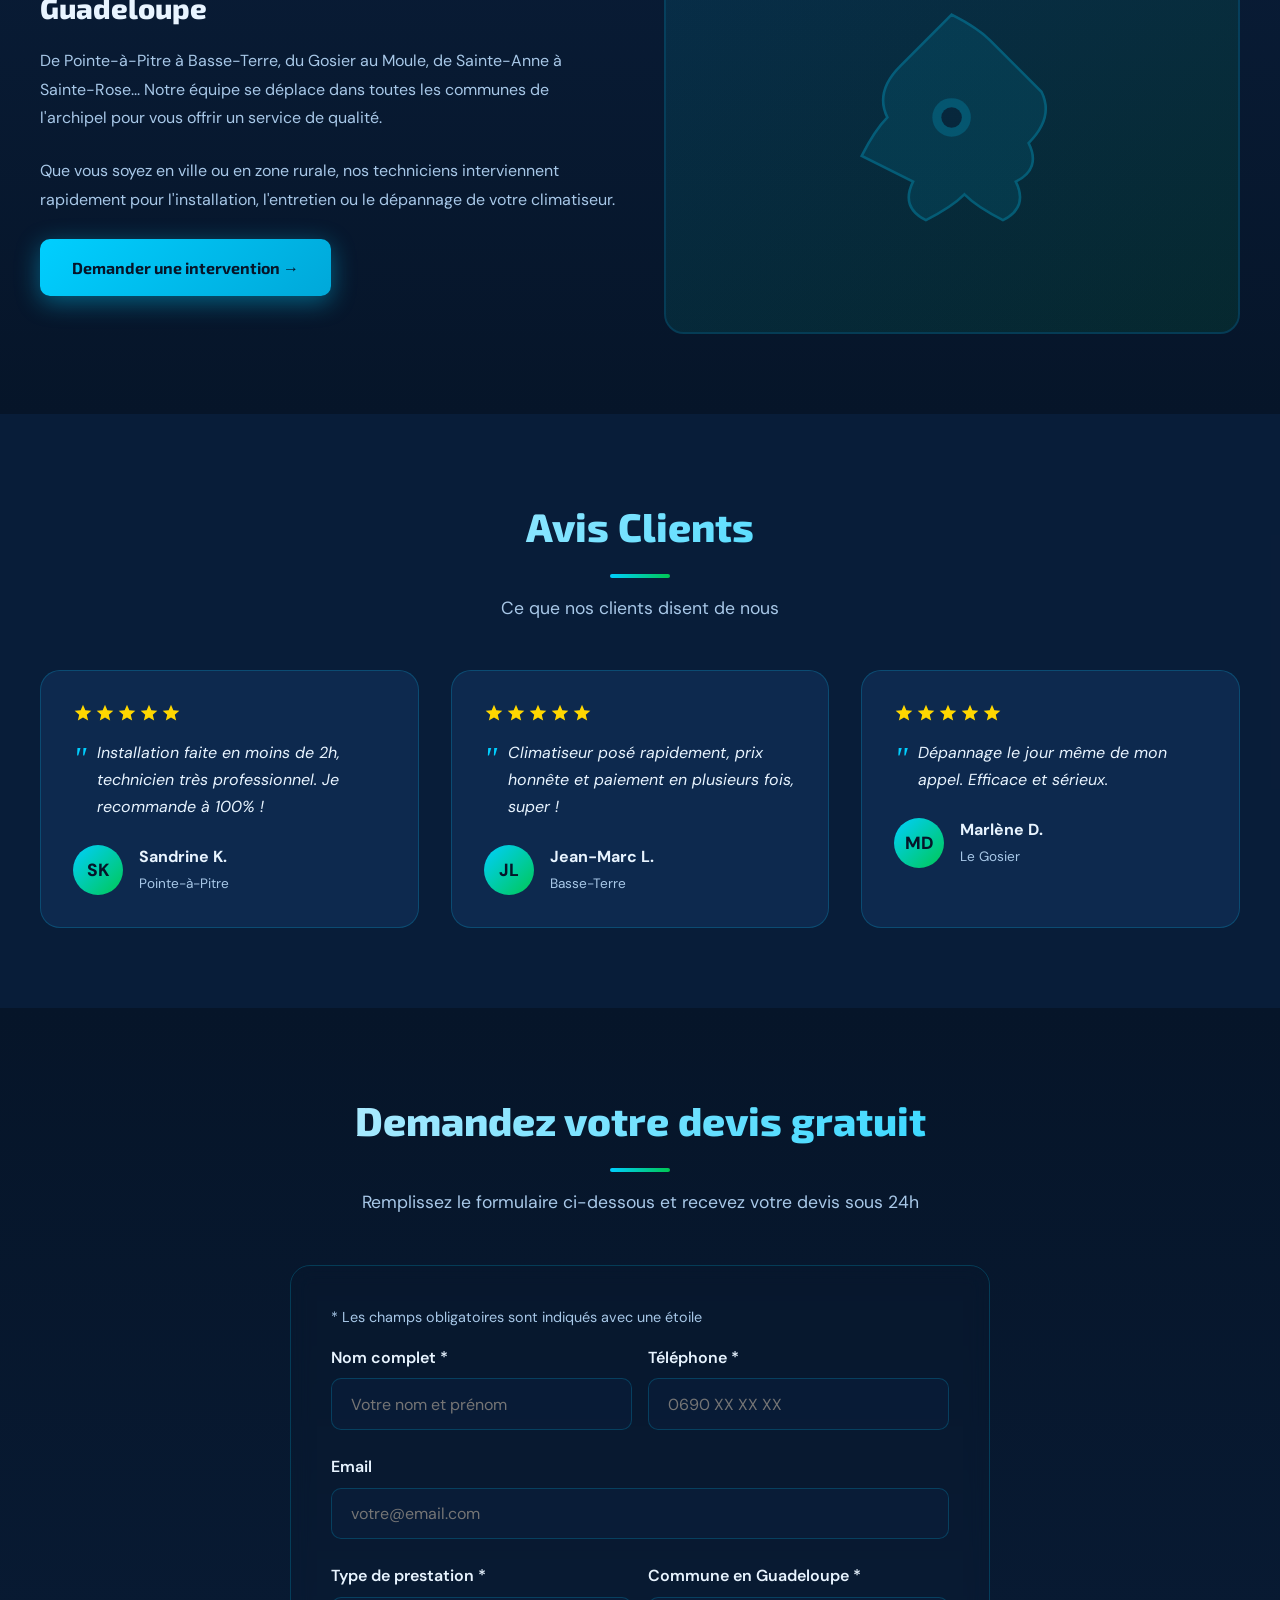
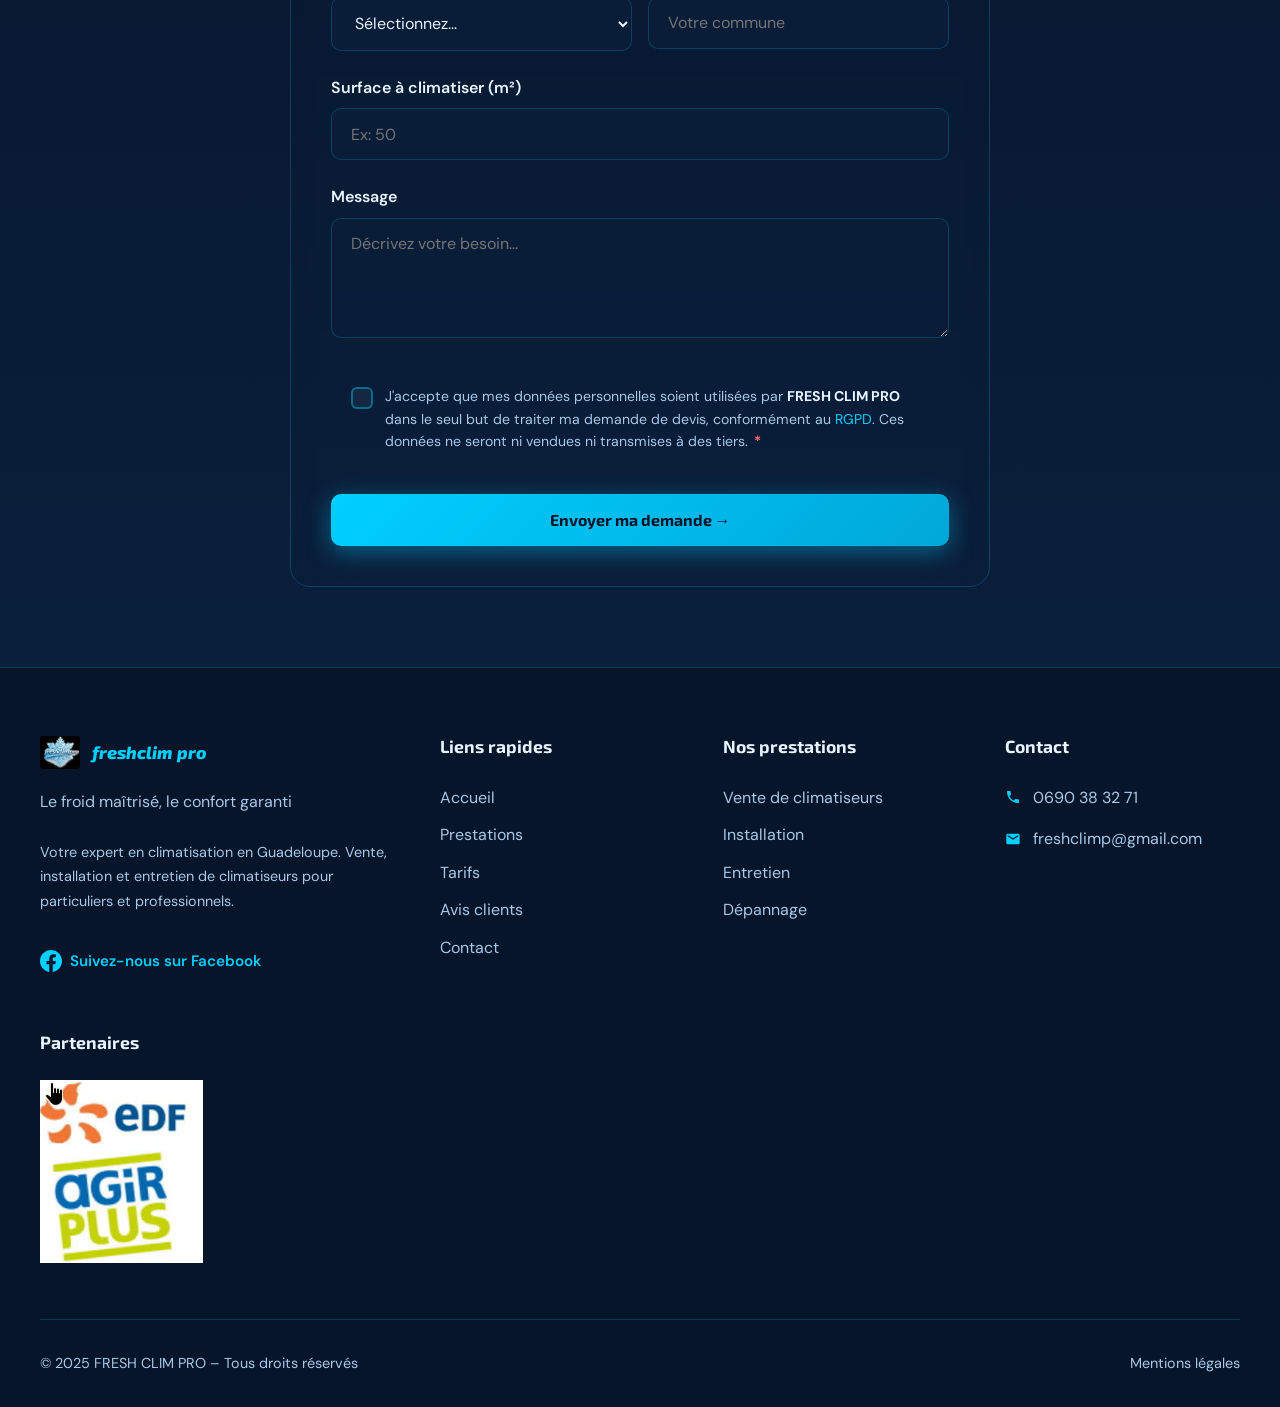
==== commit 4a077453: "ajout de nouvelles images" ====
--- a/index.html
+++ b/index.html
@@ -299,13 +299,20 @@
             max-width: 900px;
             text-align: center;
         }
-
+        .hero-content .slogan{
+            background-clip: text;
+            color: transparent;
+            background-image: linear-gradient(135deg,#0af,#75dbf0);
+        }
         .hero-badge {
             display: inline-flex;
             align-items: center;
             gap: 0.5rem;
-            background: linear-gradient(135deg, var(--cyan), var(--green-accent));
-            color: var(--navy-dark);
+            /* background: linear-gradient(135deg, var(--cyan), var(--green-accent)); */
+            border-color: #00aaff4d;
+            background-color: #00aaff1a;
+            /* color: var(--navy-dark); */
+            color: var(--cyan);
             padding: 0.5rem 1.5rem;
             border-radius: 25px;
             font-weight: 700;
@@ -767,7 +774,7 @@
         }
 
         .pricing-card .price {
-            font-size: 2.2rem;
+            font-size: 2.1rem;
             font-weight: 900;
             color: var(--cyan);
             margin: 1rem 0;
@@ -1915,31 +1922,31 @@
     <!-- Hero Section -->
     <section class="hero" id="accueil">
         <!-- Tropical Background Graphic -->
-        <div class="hero-bg-graphic">
+        <!-- <div class="hero-bg-graphic">
             <svg viewBox="0 0 1440 900" preserveAspectRatio="xMidYMid slice" xmlns="http://www.w3.org/2000/svg">
-                <!-- Palm tree silhouettes -->
+                <!-- Palm tree silhouettes 
                 <path
                     d="M100 900 L120 600 Q140 400 200 300 Q160 350 140 400 Q130 350 150 280 Q110 320 100 400 Q80 320 60 280 Q90 350 100 400 Q80 350 40 300 Q100 400 120 600 Z"
                     fill="currentColor" opacity="0.5" />
                 <path
                     d="M1300 900 L1280 550 Q1260 380 1200 280 Q1240 330 1260 380 Q1270 330 1250 260 Q1290 300 1300 380 Q1320 300 1340 260 Q1310 330 1300 380 Q1320 330 1360 280 Q1300 380 1280 550 Z"
                     fill="currentColor" opacity="0.5" />
-                <!-- Mountains -->
+                <!-- Mountains 
                 <path
                     d="M0 700 Q200 500 400 600 Q600 450 800 550 Q1000 400 1200 500 Q1350 450 1440 550 L1440 900 L0 900 Z"
                     fill="currentColor" opacity="0.3" />
-                <!-- Ocean waves -->
+                <!-- Ocean waves 
                 <path
                     d="M0 750 Q180 720 360 740 Q540 760 720 730 Q900 700 1080 740 Q1260 780 1440 750 L1440 900 L0 900 Z"
                     fill="currentColor" opacity="0.2" />
             </svg>
-        </div>
+        </div> -->
 
         <div class="hero-content">
             <span class="hero-badge">
-                <svg class="icon-svg" viewBox="0 0 24 24" xmlns="http://www.w3.org/2000/svg">
+                <!-- <svg class="icon-svg" viewBox="0 0 24 24" xmlns="http://www.w3.org/2000/svg">
                     <path d="M12 2C10.9 2 10 2.9 10 4C10 4.7 10.3 5.4 10.8 5.8C9.2 6.3 8 7.8 8 9.5V16C8 18.2 9.8 20 12 20C14.2 20 16 18.2 16 16V9.5C16 7.8 14.8 6.3 13.2 5.8C13.7 5.4 14 4.7 14 4C14 2.9 13.1 2 12 2ZM12 3C12.6 3 13 3.4 13 4C13 4.6 12.6 5 12 5C11.4 5 11 4.6 11 4C11 3.4 11.4 3 12 3ZM12 7C12.6 7 13 7.4 13 8C13 8.6 12.6 9 12 9C11.4 9 11 8.6 11 8C11 7.4 11.4 7 12 7ZM10 10C10 9.4 10.4 9 11 9H13C13.6 9 14 9.4 14 10V16C14 17.1 13.1 18 12 18C10.9 18 10 17.1 10 16V10Z"/>
-                </svg>
+                </svg> -->
                 Expert Climatisation Guadeloupe
             </span>
             <h1>
@@ -1948,7 +1955,11 @@
                         <path d="M12 23C16.5 23 20 19.5 20 15C20 10 17 7 15 5C14.8 4.8 14.5 5 14.5 5.2C14.2 6.5 13 8 12 8C11.5 8 11 7.5 11 6.5C11 5 12 3 12 3C12 3 7 6 7 12C7 12.5 7 13 7.1 13.5C5.5 12.5 4.5 11 4.5 11C4.5 11 3 13.5 3 15.5C3 19 6 23 12 23ZM12 21C7.6 21 5 18 5 15.5C5 14.5 5.5 13.5 6 13C6 13 7 14.5 8.5 15C8.2 14.2 8 13.3 8 12.5C8 9.5 10.5 6.5 11.5 5.5C11.8 6.5 12.5 7 13 7C13.5 7 14 6.5 14.2 5.8C15.5 7.2 18 10 18 15C18 18.3 15.3 21 12 21Z"/>
                     </svg>
                 </span>
-                STOP À LA CHALEUR ÉTOUFFANTE !
+                <span>Votre confort</span>
+                <br>
+                <span class ="slogan">thermique,</span>
+                <br>
+                <span>notre expertise</span> 
                 <span class="fire-icon">
                     <svg viewBox="0 0 24 24" xmlns="http://www.w3.org/2000/svg">
                         <path d="M12 23C16.5 23 20 19.5 20 15C20 10 17 7 15 5C14.8 4.8 14.5 5 14.5 5.2C14.2 6.5 13 8 12 8C11.5 8 11 7.5 11 6.5C11 5 12 3 12 3C12 3 7 6 7 12C7 12.5 7 13 7.1 13.5C5.5 12.5 4.5 11 4.5 11C4.5 11 3 13.5 3 15.5C3 19 6 23 12 23ZM12 21C7.6 21 5 18 5 15.5C5 14.5 5.5 13.5 6 13C6 13 7 14.5 8.5 15C8.2 14.2 8 13.3 8 12.5C8 9.5 10.5 6.5 11.5 5.5C11.8 6.5 12.5 7 13 7C13.5 7 14 6.5 14.2 5.8C15.5 7.2 18 10 18 15C18 18.3 15.3 21 12 21Z"/>
@@ -1982,11 +1993,11 @@
 
             <div class="hero-buttons">
                 <a href="#contact" class="btn btn-primary">Demander un devis gratuit →</a>
-                <a href="tel:0690383271" class="btn btn-secondary">
-                    <svg class="icon-svg" viewBox="0 0 24 24" xmlns="http://www.w3.org/2000/svg">
+                <a href="#prestations" class="btn btn-secondary">
+                    <!-- <svg class="icon-svg" viewBox="0 0 24 24" xmlns="http://www.w3.org/2000/svg">
                         <path d="M6.62 10.79c1.44 2.83 3.76 5.14 6.59 6.59l2.2-2.2c.27-.27.67-.36 1.02-.24 1.12.37 2.33.57 3.57.57.55 0 1 .45 1 1V20c0 .55-.45 1-1 1-9.39 0-17-7.61-17-17 0-.55.45-1 1-1h3.5c.55 0 1 .45 1 1 0 1.25.2 2.45.57 3.57.11.35.03.74-.25 1.02l-2.2 2.2z"/>
-                    </svg>
-                    Nous appeler : 0690 38 32 71
+                    </svg> -->
+                    Découvrir nos prestations
                 </a>
             </div>
         </div>
@@ -2157,7 +2168,7 @@
                             <path d="M20 4H4c-1.1 0-2 .9-2 2v12c0 1.1.9 2 2 2h16c1.1 0 2-.9 2-2V6c0-1.1-.9-2-2-2zm0 14H4V6h16v12zM6 10h2v2H6zm0 4h2v2H6zm4-4h2v2h-2zm0 4h2v2h-2zm4-4h2v2h-2zm0 4h2v2h-2z"/>
                         </svg>
                     </div> -->
-                    <h3>Entretien / Dépannage</h3>
+                    <h3>Entretien</h3>
                     <div class="price">À partir de 54.25 €</div>
                     <ul class="pricing-features">
                         <li>Nettoyage turbine filtres</li>
@@ -2175,13 +2186,12 @@
                             <path d="M12 7V3H2v18h20V7H12zM6 19H4v-2h2v2zm0-4H4v-2h2v2zm0-4H4V9h2v2zm0-4H4V5h2v2zm4 12H8v-2h2v2zm0-4H8v-2h2v2zm0-4H8V9h2v2zm0-4H8V5h2v2zm10 12h-8v-2h2v-2h-2v-2h2v-2h-2V9h8v10zm-2-8h-2v2h2v-2zm0 4h-2v2h2v-2z"/>
                         </svg>
                     </div> -->
-                    <h3>Multi-Split / Tertiaire</h3>
+                    <h3>Dépanage</h3>
                     <div class="price">Devis personnalisé</div>
                     <ul class="pricing-features">
-                        <li>Audit sur place</li>
-                        <li>Installation multi-pièces</li>
-                        <li>Bureaux et commerces</li>
-                        <li>Solution sur mesure</li>
+                        <li>Diagnostique</li>
+                        <li>Changement de pièces</li>
+                        <li>Réparation </li>
                     </ul>
                     <a href="#contact" class="btn btn-secondary">Devis gratuit</a>
                 </div>
@@ -2209,7 +2219,7 @@
                         <svg viewBox="0 0 24 24" xmlns="http://www.w3.org/2000/svg">
                             <path d="M21 19V5c0-1.1-.9-2-2-2H5c-1.1 0-2 .9-2 2v14c0 1.1.9 2 2 2h14c1.1 0 2-.9 2-2zM8.5 13.5l2.5 3.01L14.5 12l4.5 6H5l3.5-4.5z"/>
                         </svg>
-                        <span><img src="images/air-conditioning-decoration-interior.jpg" alt="salon" class=""></span>
+                        <span><img src="images/installation.jpg" alt="image installation" class=""></span>
                     </div>
                     <div class="realisation-overlay">
                         <h4>Installation résidentielle</h4>
@@ -2221,11 +2231,11 @@
                         <svg viewBox="0 0 24 24" xmlns="http://www.w3.org/2000/svg">
                             <path d="M21 19V5c0-1.1-.9-2-2-2H5c-1.1 0-2 .9-2 2v14c0 1.1.9 2 2 2h14c1.1 0 2-.9 2-2zM8.5 13.5l2.5 3.01L14.5 12l4.5 6H5l3.5-4.5z"/>
                         </svg>
-                        <span><img src="images/climatisation-multi-split.jpg" alt="salon" class=""></span>
+                        <span><img src="images/avant_apres.jpg" alt="salon" class=""></span>
                     </div>
                     <div class="realisation-overlay">
-                        <h4>Installation commerciale</h4>
-                        <p>Multi-split – Pointe-à-Pitre</p>
+                        <h4>Remplacement avant/après </h4>
+                        <p>Multi-split – Sainte-Anne</p>
                     </div>
                 </div>
                 <div class="realisation-card fade-in">
@@ -2233,11 +2243,23 @@
                         <svg viewBox="0 0 24 24" xmlns="http://www.w3.org/2000/svg">
                             <path d="M21 19V5c0-1.1-.9-2-2-2H5c-1.1 0-2 .9-2 2v14c0 1.1.9 2 2 2h14c1.1 0 2-.9 2-2zM8.5 13.5l2.5 3.01L14.5 12l4.5 6H5l3.5-4.5z"/>
                         </svg>
-                        <span><img src="images/interieur-salon-moderne.jpg" alt="salon" class=""></span>
+                        <span><img src="images/westpoint-plusieur.jpg" alt="salon" class=""></span>
                     </div>
                     <div class="realisation-overlay">
                         <h4>Rénovation complète</h4>
                         <p>Gainable – Basse-Terre</p>
+                    </div>
+                </div>
+                 <div class="realisation-card fade-in">
+                    <div class="realisation-placeholder">
+                        <svg viewBox="0 0 24 24" xmlns="http://www.w3.org/2000/svg">
+                            <path d="M21 19V5c0-1.1-.9-2-2-2H5c-1.1 0-2 .9-2 2v14c0 1.1.9 2 2 2h14c1.1 0 2-.9 2-2zM8.5 13.5l2.5 3.01L14.5 12l4.5 6H5l3.5-4.5z"/>
+                        </svg>
+                        <span><img src="images/westpoint2.jpg" alt="salon" class=""></span>
+                    </div>
+                    <div class="realisation-overlay">
+                        <h4>Rénovation complète</h4>
+                        <p>Mono-split – Basse-Terre</p>
                     </div>
                 </div>
             </div>
@@ -2534,6 +2556,10 @@
                     </li>
                 </ul>
             </div>
+            <div>
+                <h4>Partenaires</h4>
+                <img src="images/partenaire.png" alt="partenaire">
+            </div>
         </div>
         <div class="footer-bottom">
             <span>© 2025 FRESH CLIM PRO – Tous droits réservés</span>
@@ -3090,7 +3116,7 @@
             <div class="cookie-header">
                 <div>
                     <h3>Gestion des cookies</h3>
-                    <p>Votre vie privée nous importe</p>
+                    <p>Nous respectons votre vie privée.</p>
                 </div>
             </div>
             <div class="cookie-body">
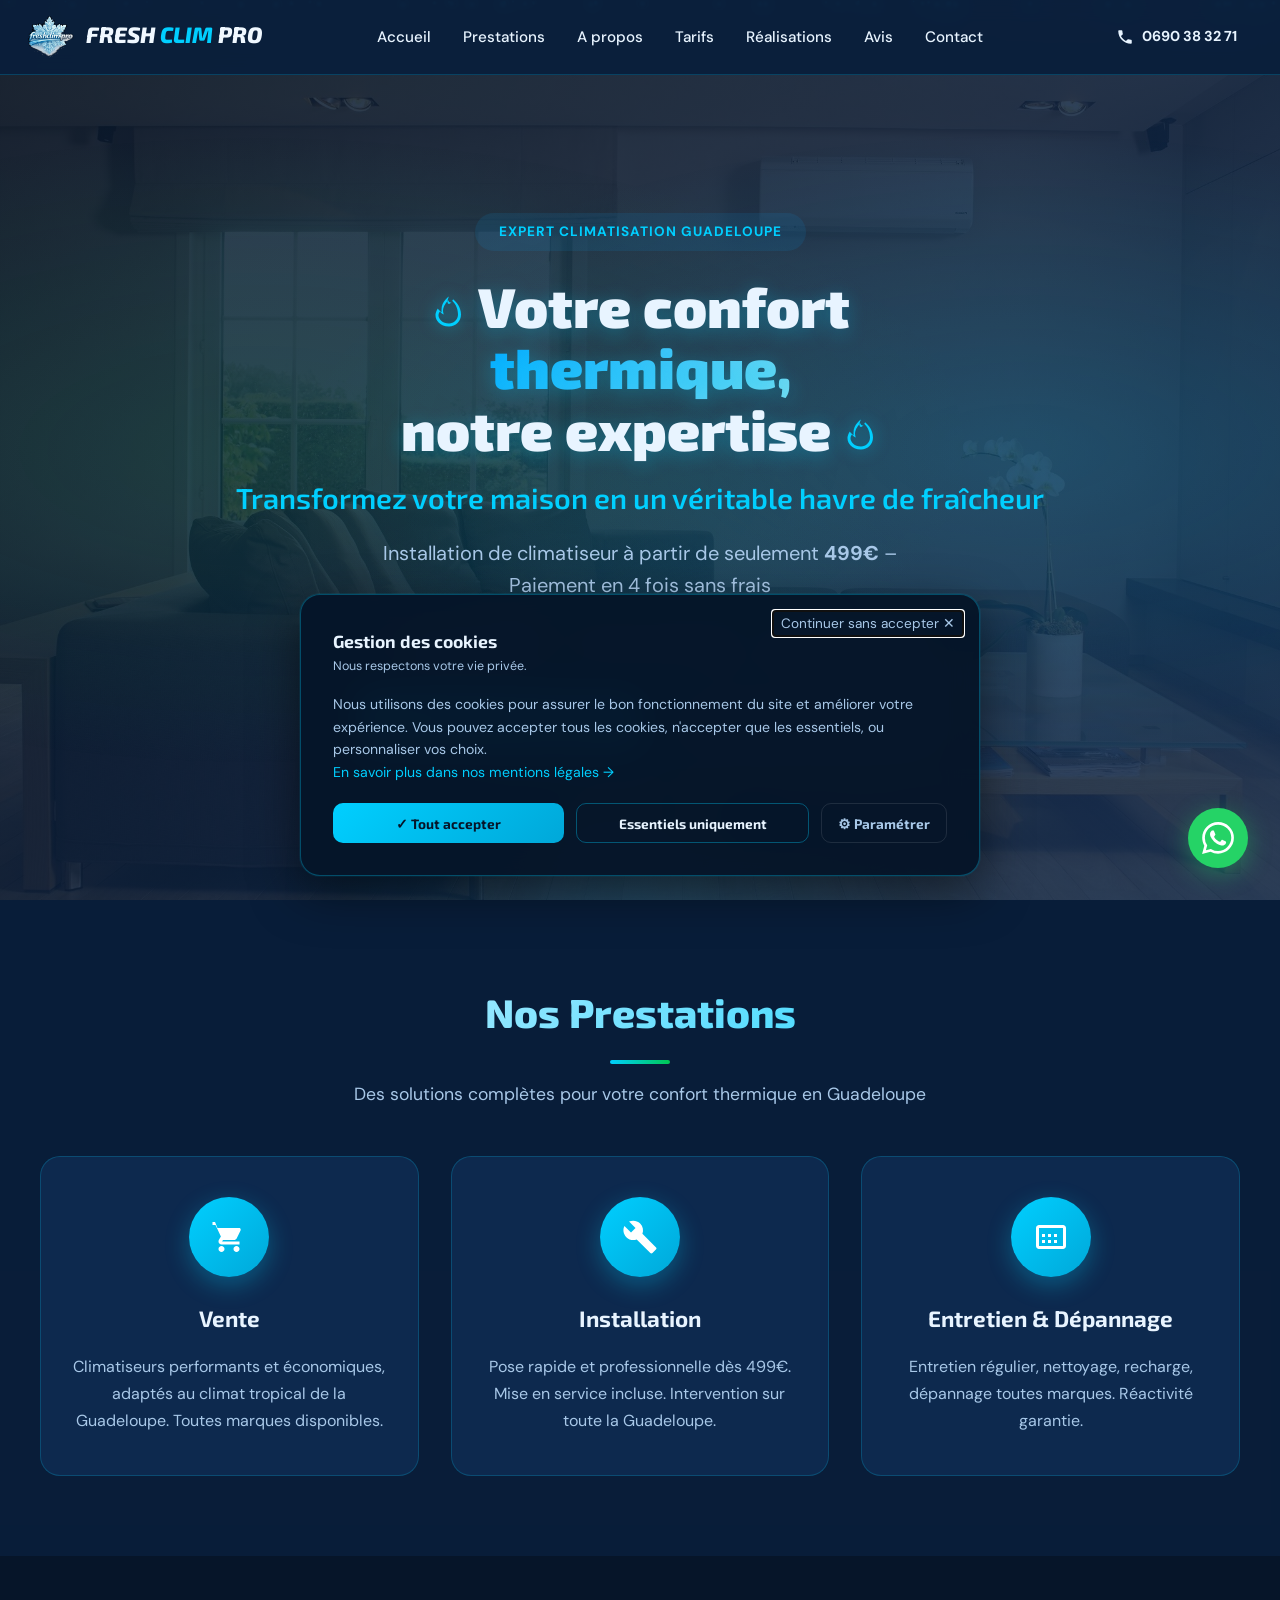
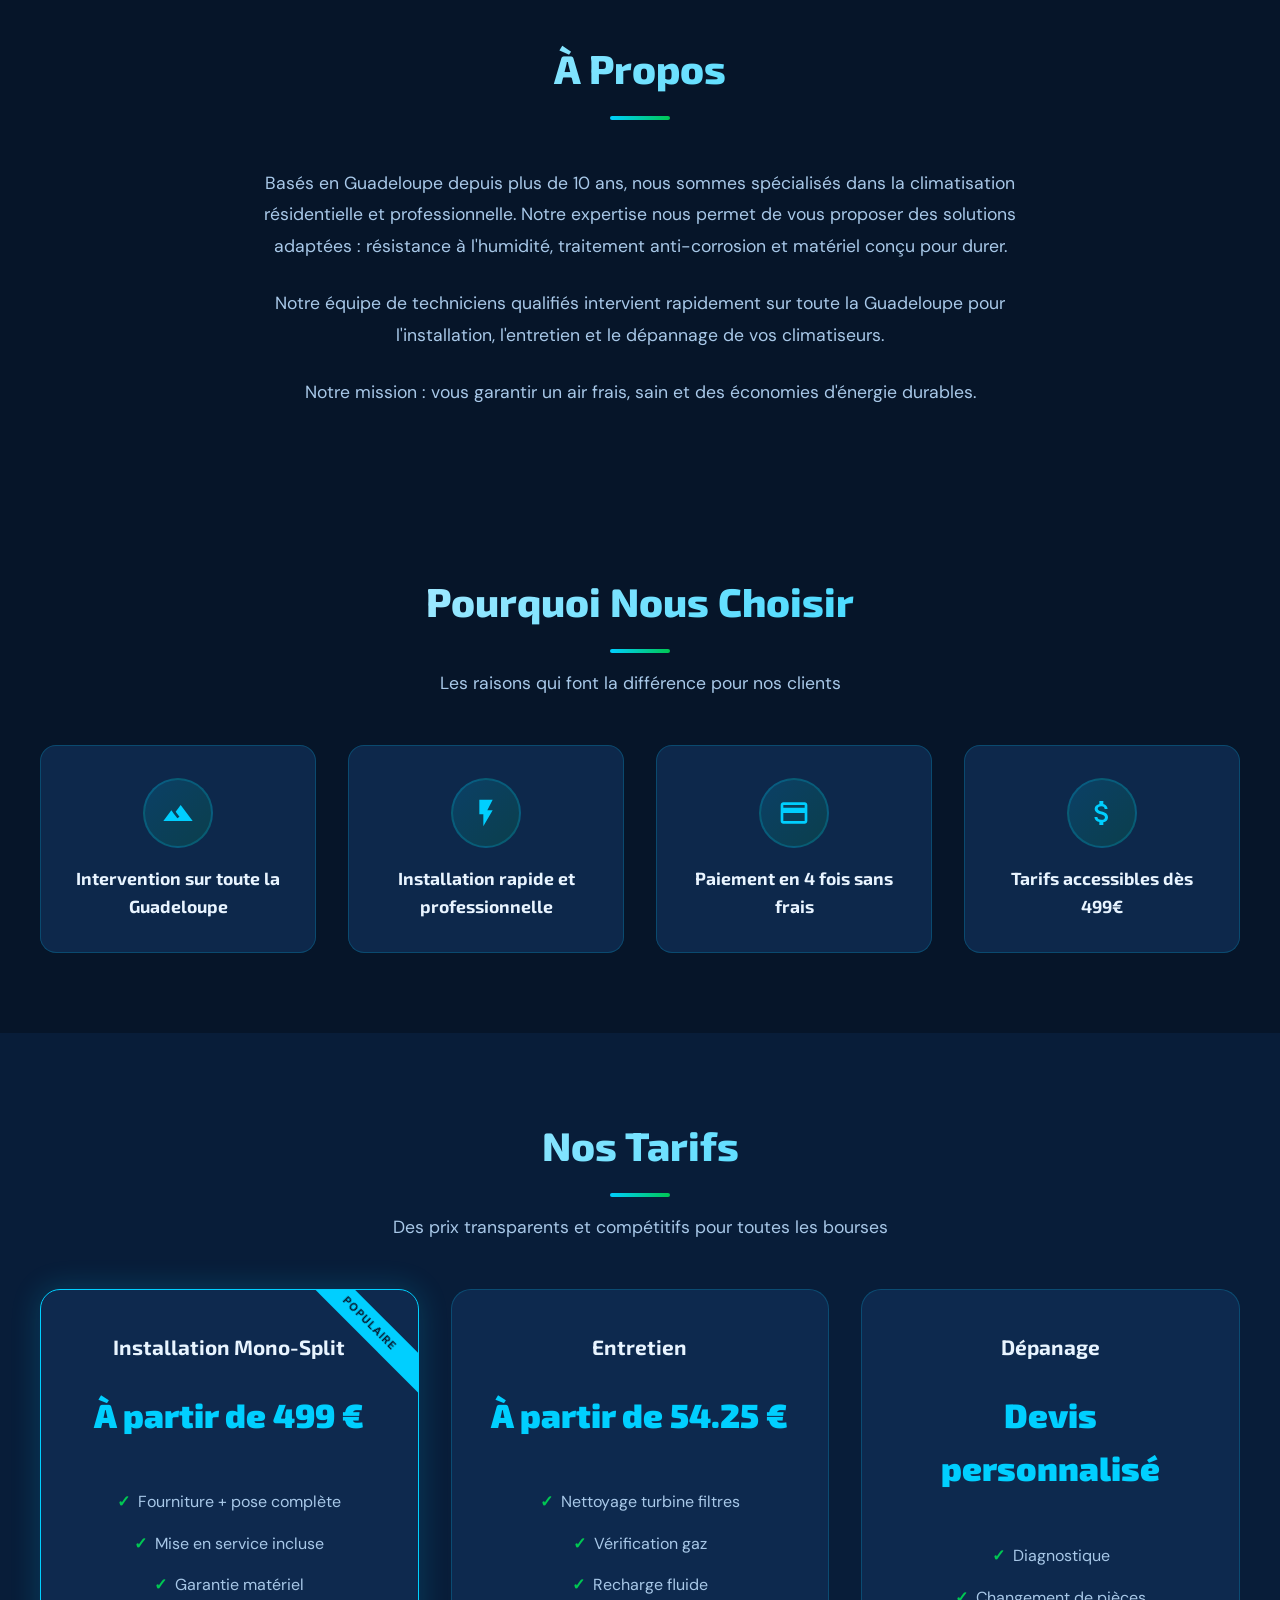
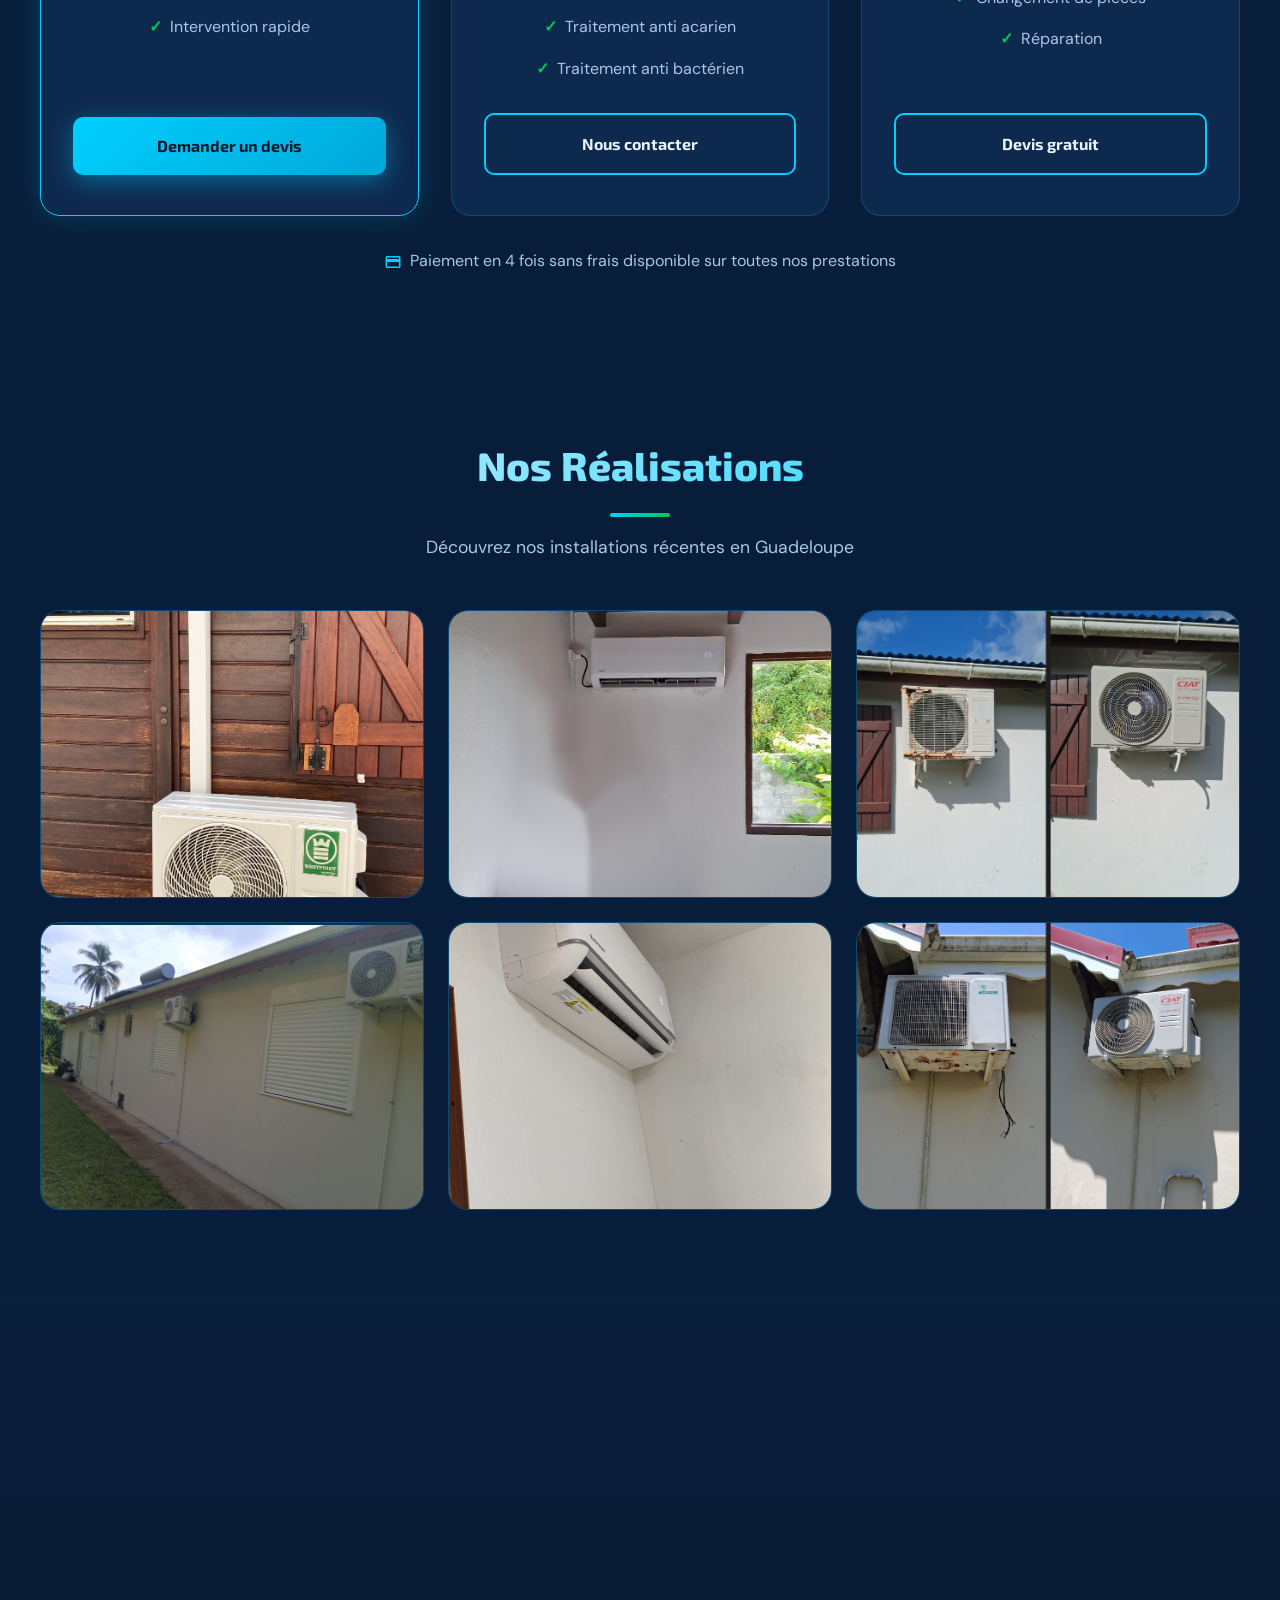
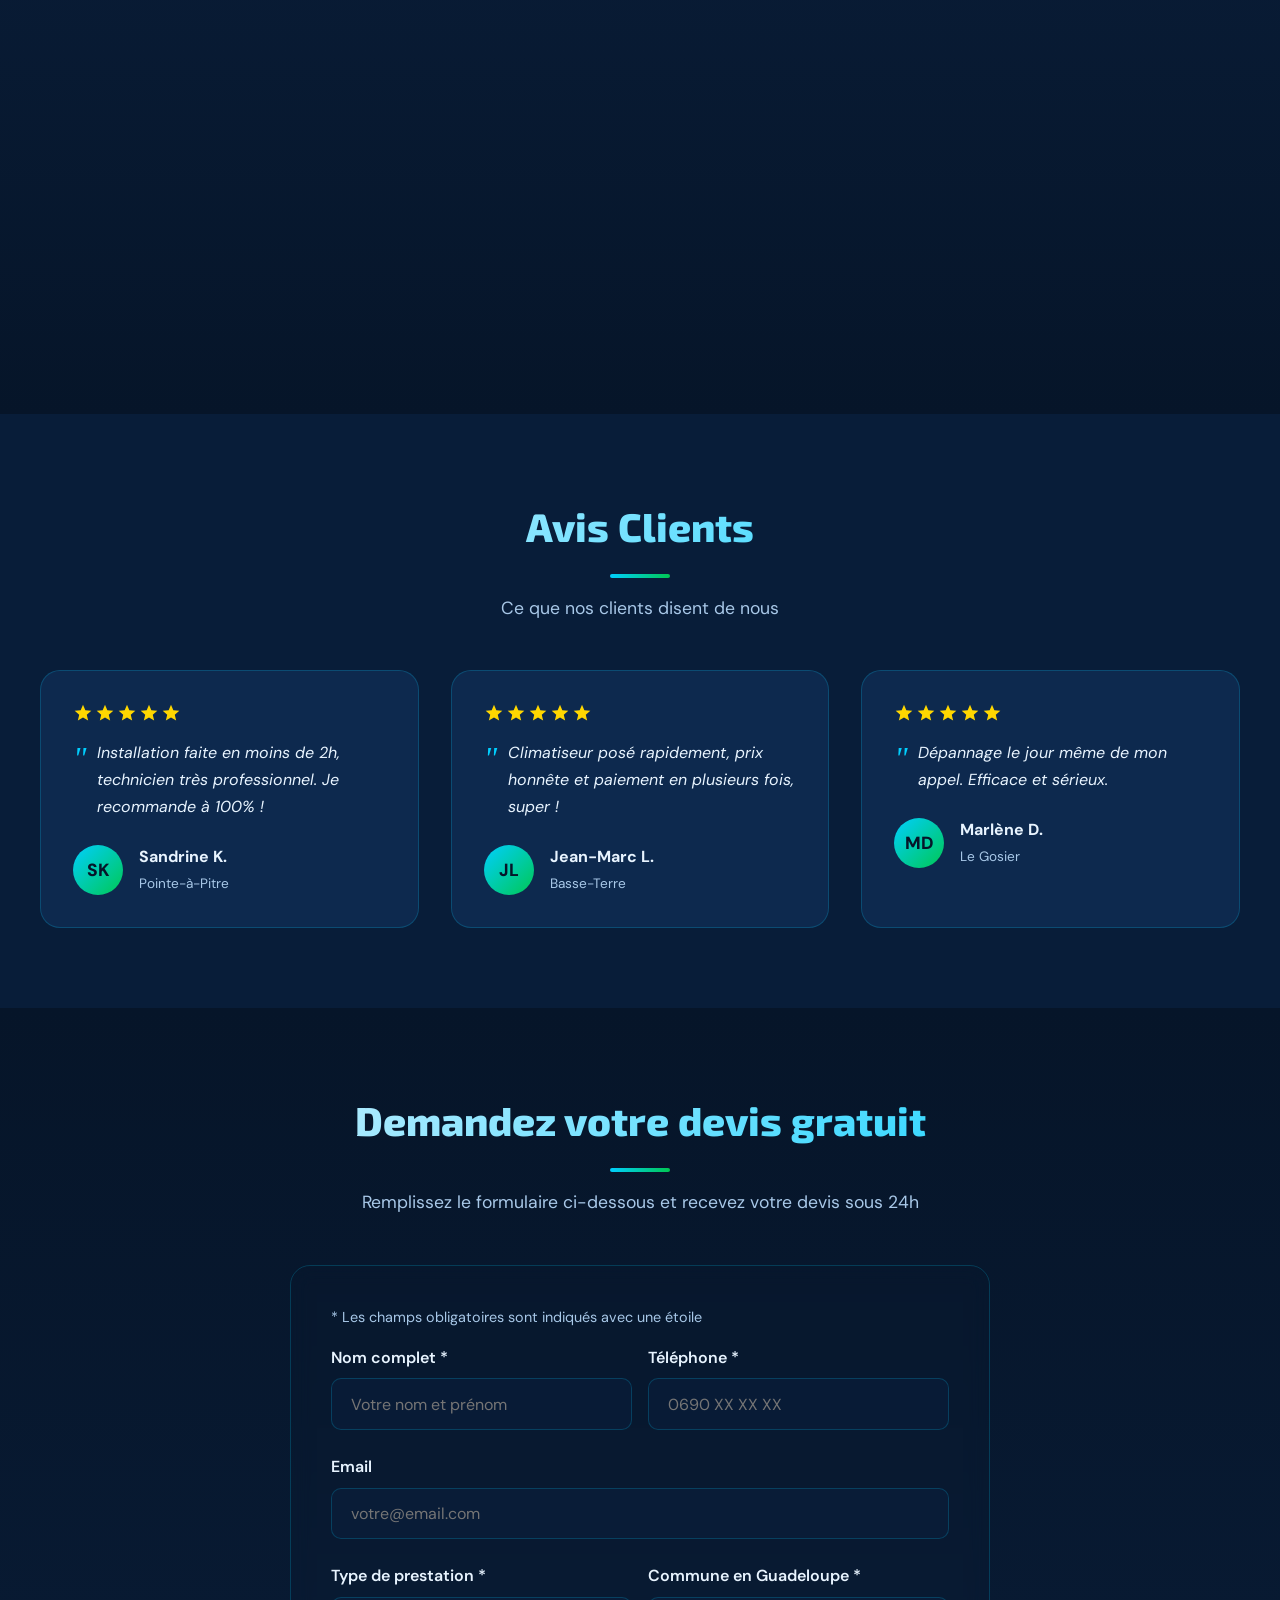
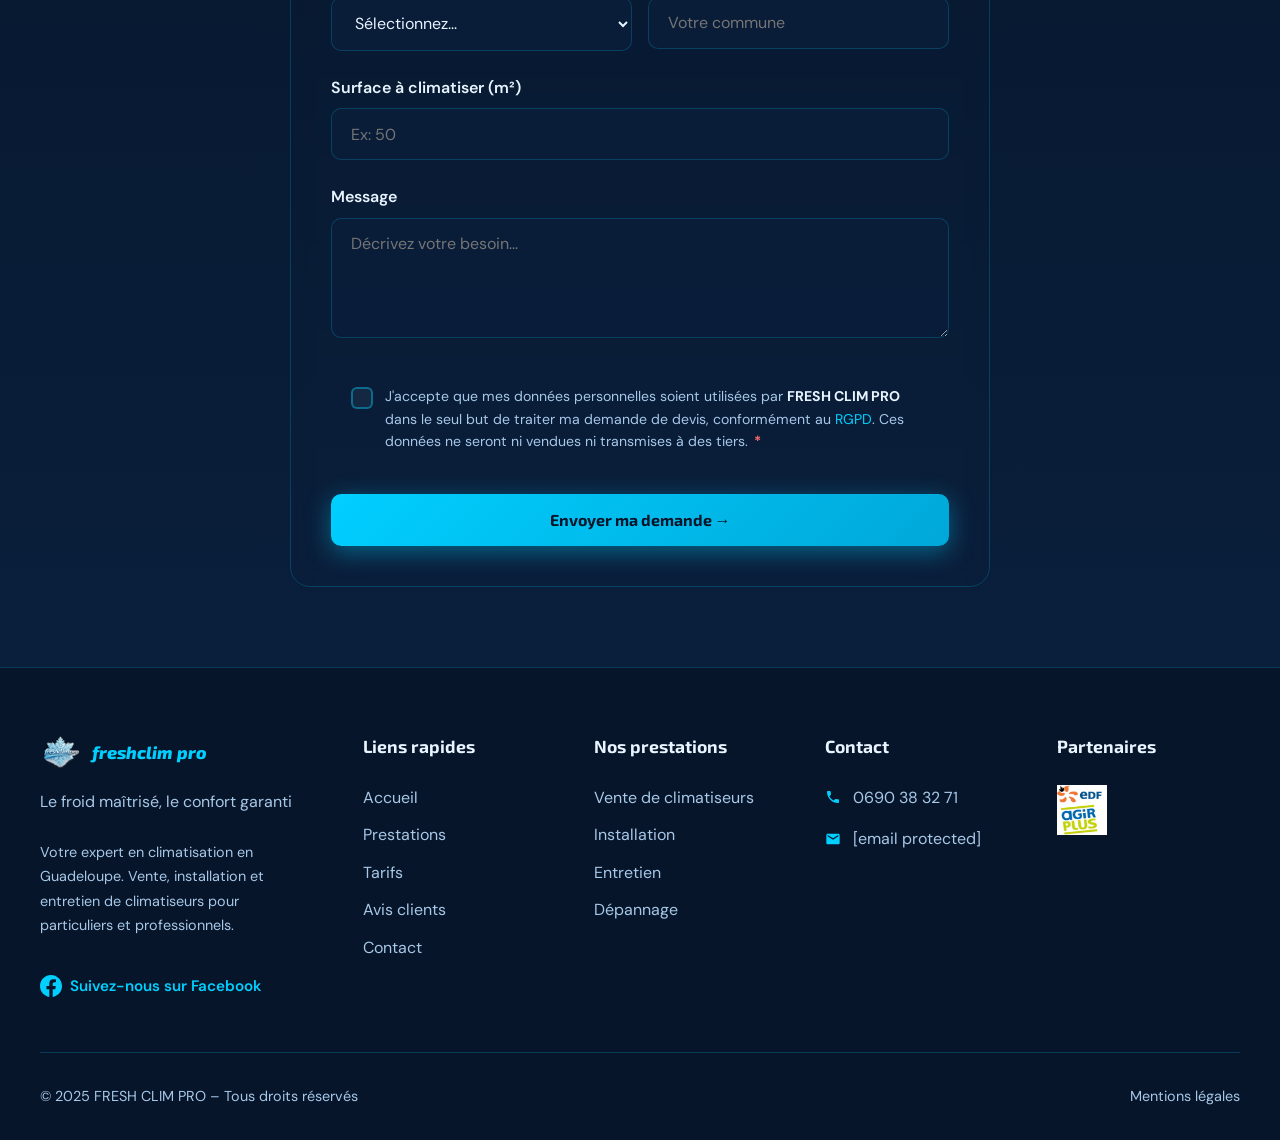
==== commit b65a5642: "Merge pull request #3 from mklcdkm/feature/visuel Feature/visuel" ====
--- a/index.html
+++ b/index.html
@@ -29,1826 +29,16 @@
     <link
         href="https://fonts.googleapis.com/css2?family=Exo+2:wght@400;600;700;800;900&family=DM+Sans:wght@400;500;700&display=swap"
         rel="stylesheet">
+    <link rel="stylesheet" href="style.css">
+
     <style>
-        :root {
-            --navy: #0a1f3c;
-            --navy-dark: #061529;
-            --navy-light: #0f2d54;
-            --cyan: #00cfff;
-            --cyan-dark: #00a8d9;
-            --white-cool: #f0f8ff;
-            --green-accent: #00c853;
-            --green-dark: #00a844;
-            --gold: #ffd700;
-            --orange-accent: #ff6b35;
-            --text-light: #e8f4ff;
-            --text-muted: #a8c8e8;
-            --card-bg: rgba(15, 45, 84, 0.8);
-            --card-border: rgba(0, 207, 255, 0.2);
-            --shadow: 0 8px 32px rgba(0, 0, 0, 0.3);
-            --shadow-lg: 0 16px 48px rgba(0, 0, 0, 0.4);
-        }
-
-        * {
-            margin: 0;
-            padding: 0;
-            box-sizing: border-box;
-        }
-
-        html {
-            scroll-behavior: smooth;
-        }
-
-        body {
-            font-family: 'DM Sans', sans-serif;
-            background: var(--navy-dark);
-            color: var(--text-light);
-            overflow-x: hidden;
-            line-height: 1.6;
-        }
-
-        h1,
-        h2,
-        h3,
-        h4,
-        h5,
-        h6 {
-            font-family: 'Exo 2', sans-serif;
-        }
-
-        /* Ice Particles Animation */
-        #ice-particles {
-            position: fixed;
-            top: 0;
-            left: 0;
-            width: 100%;
-            height: 100%;
-            pointer-events: none;
-            z-index: 1;
-            overflow: hidden;
-        }
-
-        .particle {
-            position: absolute;
-            background: radial-gradient(circle, rgba(0, 207, 255, 0.9) 0%, transparent 70%);
-            border-radius: 50%;
-            animation: float-up linear infinite;
-            box-shadow: 0 0 6px rgba(0, 207, 255, 0.4);
-        }
-
-        @keyframes float-up {
-            0% {
-                transform: translateY(100vh) scale(0);
-                opacity: 0;
-            }
-
-            10% {
-                opacity: 1;
-            }
-
-            90% {
-                opacity: 0.5;
-            }
-
-            100% {
-                transform: translateY(-100px) scale(1);
-                opacity: 0;
-            }
-        }
-
-        /* Header */
-        .header {
-            position: fixed;
-            top: 0;
-            left: 0;
-            right: 0;
-            z-index: 1000;
-            background: rgba(10, 31, 60, 0.95);
-            backdrop-filter: blur(10px);
-            border-bottom: 1px solid var(--card-border);
-            transition: all 0.3s ease;
-        }
-
-        .header.scrolled {
-            box-shadow: var(--shadow);
-        }
-
-        .header-inner {
-            max-width: 1280px;
-            margin: 0 auto;
-            padding: 0.75rem 1.5rem;
-            display: flex;
-            align-items: center;
-            justify-content: space-between;
-        }
-
-        .logo-container {
-            display: flex;
-            align-items: center;
-            gap: 0.75rem;
-        }
-
-        .logo-img {
-            width: 50px;
-            height: 50px;
-            object-fit: contain;
-            border-radius: 8px;
-        }
-
-        .logo-text {
-            display: flex;
-            flex-direction: column;
-        }
-
-        .logo-text .brand {
-            font-family: 'Exo 2', sans-serif;
-            font-size: 1.4rem;
-            font-weight: 800;
-            font-style: italic;
-            color: var(--cyan);
-            line-height: 1.1;
-        }
-
-        .logo-text .brand-white {
-            font-family: 'Exo 2', sans-serif;
-            font-size: 1.4rem;
-            font-weight: 800;
-            font-style: italic;
-            color: var(--white-cool);
-            line-height: 1.1;
-        }
-
-        .logo-text .tagline {
-            font-size: 0.65rem;
-            color: var(--text-muted);
-            letter-spacing: 1px;
-            text-transform: uppercase;
-        }
-
-        .nav-links {
-            display: flex;
-            align-items: center;
-            gap: 2rem;
-            list-style: none;
-        }
-
-        .nav-links a {
-            color: var(--text-light);
-            text-decoration: none;
-            font-weight: 500;
-            font-size: 0.95rem;
-            transition: color 0.3s;
-            position: relative;
-        }
-
-        .nav-links a::after {
-            content: '';
-            position: absolute;
-            bottom: -4px;
-            left: 0;
-            width: 0;
-            height: 2px;
-            background: var(--cyan);
-            transition: width 0.3s;
-        }
-
-        .nav-links a:hover {
-            color: var(--cyan);
-        }
-
-        .nav-links a:hover::after {
-            width: 100%;
-        }
-
-        .header-cta {
-            /* background: var(--green-accent); */
-            color: var(--text-light);
-            padding: 0.6rem 1.2rem;
-            border-radius: 25px;
-            text-decoration: none;
-            font-weight: 700;
-            font-size: 0.9rem;
-            display: flex;
-            align-items: center;
-            gap: 0.5rem;
-            transition: all 0.3s;
-            /* box-shadow: 0 4px 15px rgba(0, 200, 83, 0.3); */
-        }
-
-        .header-cta:hover {
-            color: var(--cyan);
-            transform: translateY(-2px);
-        }
-
-        .mobile-menu-btn {
-            display: none;
-            background: none;
-            border: none;
-            color: var(--text-light);
-            font-size: 1.8rem;
-            cursor: pointer;
-            padding: 0.5rem;
-        }
-
-        /* Hero Section */
-        .hero {
-            position: relative;
-            min-height: 100vh;
-            display: flex;
-            align-items: center;
-            justify-content: center;
-            padding: 8rem 1.5rem 4rem;
-            background: 
-                linear-gradient(135deg, rgba(6, 21, 41, 0.85) 0%, rgba(10, 31, 60, 0.85) 50%, rgba(15, 45, 84, 0.85) 100%),
-                url('images/salon-clim.jpg') center/cover no-repeat;
-            overflow: hidden;
-        }
-
-        .hero::before {
-            content: '';
-            position: absolute;
-            top: 0;
-            left: 0;
-            right: 0;
-            bottom: 0;
-            background:
-                radial-gradient(ellipse at 20% 50%, rgba(0, 200, 83, 0.1) 0%, transparent 50%),
-                radial-gradient(ellipse at 80% 50%, rgba(0, 207, 255, 0.15) 0%, transparent 50%),
-                radial-gradient(ellipse at 50% 100%, rgba(0, 207, 255, 0.1) 0%, transparent 40%);
-            z-index: 1;
-        }
-
-        .hero-bg-graphic {
-            position: absolute;
-            top: 0;
-            left: 0;
-            right: 0;
-            bottom: 0;
-            z-index: 0;
-            opacity: 0.15;
-        }
-
-        .hero-bg-graphic svg {
-            width: 100%;
-            height: 100%;
-        }
-
-        .hero-content {
-            position: relative;
-            z-index: 2;
-            max-width: 900px;
-            text-align: center;
-        }
-        .hero-content .slogan{
-            background-clip: text;
-            color: transparent;
-            background-image: linear-gradient(135deg,#0af,#75dbf0);
-        }
-        .hero-badge {
-            display: inline-flex;
-            align-items: center;
-            gap: 0.5rem;
-            /* background: linear-gradient(135deg, var(--cyan), var(--green-accent)); */
-            border-color: #00aaff4d;
-            background-color: #00aaff1a;
-            /* color: var(--navy-dark); */
-            color: var(--cyan);
-            padding: 0.5rem 1.5rem;
-            border-radius: 25px;
-            font-weight: 700;
-            font-size: 0.85rem;
-            margin-bottom: 1.5rem;
-            text-transform: uppercase;
-            letter-spacing: 1px;
-        }
-
-        .hero-badge .icon-svg {
-            width: 18px;
-            height: 18px;
-            fill: var(--navy-dark);
-        }
-
-        .hero h1 {
-            font-size: clamp(2rem, 6vw, 3.5rem);
-            font-weight: 900;
-            line-height: 1.1;
-            margin-bottom: 1rem;
-            text-shadow: 0 4px 20px rgba(0, 207, 255, 0.3);
-        }
-
-        .hero h1 .fire-icon {
-            display: inline-flex;
-            align-items: center;
-            justify-content: center;
-            width: 36px;
-            height: 36px;
-            animation: pulse 1.5s ease-in-out infinite;
-        }
-
-        .hero h1 .fire-icon svg {
-            width: 100%;
-            height: 100%;
-            fill: var(--cyan);
-            filter: drop-shadow(0 0 8px rgba(0, 207, 255, 0.6));
-        }
-
-        @keyframes pulse {
-
-            0%,
-            100% {
-                transform: scale(1);
-            }
-
-            50% {
-                transform: scale(1.1);
-            }
-        }
-
-        .hero h2 {
-            font-size: clamp(1.2rem, 3vw, 1.8rem);
-            font-weight: 600;
-            color: var(--cyan);
-            margin-bottom: 1rem;
-        }
-
-        .hero p {
-            font-size: clamp(1rem, 2vw, 1.25rem);
-            color: var(--text-muted);
-            margin-bottom: 2rem;
-            max-width: 600px;
-            margin-left: auto;
-            margin-right: auto;
-        }
-
-        .trust-badges {
-            display: flex;
-            flex-wrap: wrap;
-            justify-content: center;
-            gap: 1.5rem;
-            margin-bottom: 2rem;
-        }
-
-        .trust-badge {
-            display: flex;
-            align-items: center;
-            gap: 0.5rem;
-            color: var(--text-muted);
-            /* color: var(--green-accent); */
-            font-weight: 600;
-            font-size: 0.95rem;
-        }
-
-        .trust-badge svg {
-            width: 20px;
-            height: 20px;
-        }
-
-        .hero-buttons {
-            display: flex;
-            flex-wrap: wrap;
-            justify-content: center;
-            gap: 1rem;
-        }
-
-        .btn {
-            display: inline-flex;
-            align-items: center;
-            justify-content: center;
-            gap: 0.5rem;
-            padding: 1rem 2rem;
-            border-radius: 10px;
-            font-weight: 700;
-            font-size: 1rem;
-            text-decoration: none;
-            transition: all 0.3s;
-            cursor: pointer;
-            border: none;
-            font-family: 'Exo 2', sans-serif;
-        }
-
-        .btn-primary {
-            background: linear-gradient(135deg, var(--cyan), var(--cyan-dark));
-            color: var(--navy-dark);
-            box-shadow: 0 6px 25px rgba(0, 207, 255, 0.4);
-        }
-
-        .btn-primary:hover {
-            transform: translateY(-3px);
-            box-shadow: 0 10px 35px rgba(0, 207, 255, 0.5);
-        }
-
-        .btn-secondary {
-            background: transparent;
-            color: var(--text-light);
-            border: 2px solid var(--cyan);
-        }
-
-        .btn-secondary:hover {
-            background: var(--cyan);
-            color: var(--navy-dark);
-            transform: translateY(-3px);
-        }
-
-        .btn .icon-svg {
-            width: 20px;
-            height: 20px;
-            fill: currentColor;
-        }
-
-        .btn-green {
-            background: linear-gradient(135deg, var(--green-accent), var(--green-dark));
-            color: white;
-            box-shadow: 0 6px 25px rgba(0, 200, 83, 0.4);
-        }
-
-        .btn-green:hover {
-            transform: translateY(-3px);
-            box-shadow: 0 10px 35px rgba(0, 200, 83, 0.5);
-        }
-
-        /* Section Styles */
-        .section {
-            position: relative;
-            padding: 5rem 1.5rem;
-            z-index: 2;
-        }
-
-        .section-alt {
-            background: rgba(10, 31, 60, 0.85);
-        }
-
-        .container {
-            max-width: 1200px;
-            margin: 0 auto;
-        }
-
-        .section-title {
-            text-align: center;
-            margin-bottom: 3rem;
-        }
-
-        .section-title h2 {
-            font-size: clamp(1.8rem, 4vw, 2.5rem);
-            font-weight: 800;
-            margin-bottom: 0.5rem;
-            background: linear-gradient(135deg, var(--text-light), var(--cyan));
-            -webkit-background-clip: text;
-            -webkit-text-fill-color: transparent;
-            background-clip: text;
-        }
-
-        .section-title p {
-            color: var(--text-muted);
-            font-size: 1.1rem;
-            max-width: 600px;
-            margin: 0 auto;
-        }
-
-        .section-title .accent-line {
-            width: 60px;
-            height: 4px;
-            background: linear-gradient(90deg, var(--cyan), var(--green-accent));
-            border-radius: 2px;
-            margin: 1rem auto;
-        }
-
-        /* Prestations Cards */
-        .prestations-grid {
-            display: grid;
-            grid-template-columns: repeat(auto-fit, minmax(300px, 1fr));
-            gap: 2rem;
-        }
-
-        .prestation-card {
-            background: var(--card-bg);
-            border: 1px solid var(--card-border);
-            border-radius: 20px;
-            padding: 2.5rem 2rem;
-            text-align: center;
-            transition: all 0.3s;
-            backdrop-filter: blur(10px);
-        }
-
-        .prestation-card:hover {
-            transform: translateY(-10px);
-            border-color: var(--cyan);
-            box-shadow: 0 20px 40px rgba(0, 207, 255, 0.15);
-        }
-
-        .prestation-icon {
-            width: 80px;
-            height: 80px;
-            margin: 0 auto 1.5rem;
-            background: linear-gradient(135deg, var(--cyan), var(--cyan-dark));
-            border-radius: 50%;
-            display: flex;
-            align-items: center;
-            justify-content: center;
-            box-shadow: 0 8px 25px rgba(0, 207, 255, 0.3);
-        }
-
-        .prestation-icon svg {
-            width: 36px;
-            height: 36px;
-            fill: white;
-        }
-
-        .prestation-card h3 {
-            font-size: 1.4rem;
-            font-weight: 700;
-            margin-bottom: 1rem;
-            color: var(--text-light);
-        }
-
-        .prestation-card p {
-            color: var(--text-muted);
-            line-height: 1.7;
-        }
-
-        /* Promo Banner */
-        .promo-banner {
-            background: linear-gradient(135deg, #00c853 0%, #00a844 50%, #008f3a 100%);
-            padding: 4rem 2rem;
-            text-align: center;
-            position: relative;
-            overflow: hidden;
-        }
-
-        .promo-banner::before {
-            content: '';
-            position: absolute;
-            top: -50%;
-            left: -50%;
-            width: 200%;
-            height: 200%;
-            background: repeating-linear-gradient(45deg,
-                    transparent,
-                    transparent 20px,
-                    rgba(255, 255, 255, 0.03) 20px,
-                    rgba(255, 255, 255, 0.03) 40px);
-            animation: stripe-move 20s linear infinite;
-        }
-
-        @keyframes stripe-move {
-            0% {
-                transform: translate(0, 0);
-            }
-
-            100% {
-                transform: translate(56px, 0);
-            }
-        }
-
-        .promo-content {
-            position: relative;
-            z-index: 1;
-            max-width: 800px;
-            margin: 0 auto;
-        }
-
-        .promo-banner h2 {
-            font-size: clamp(1.5rem, 4vw, 2.5rem);
-            font-weight: 900;
-            color: white;
-            margin-bottom: 1.5rem;
-            text-shadow: 0 2px 10px rgba(0, 0, 0, 0.2);
-        }
-
-        .promo-features {
-            display: flex;
-            flex-wrap: wrap;
-            justify-content: center;
-            gap: 2rem;
-            margin-bottom: 2rem;
-        }
-
-        .promo-feature {
-            display: flex;
-            align-items: center;
-            gap: 0.5rem;
-            color: white;
-            font-weight: 600;
-            font-size: 1.05rem;
-        }
-
-        .promo-feature span:first-child {
-            font-size: 1.3rem;
-        }
-
-        .promo-banner .btn {
-            background: white;
-            color: var(--green-dark);
-            font-size: 1.1rem;
-            padding: 1rem 2.5rem;
-            box-shadow: 0 6px 25px rgba(0, 0, 0, 0.2);
-        }
-
-        .promo-banner .btn:hover {
-            transform: translateY(-3px);
-            box-shadow: 0 10px 35px rgba(0, 0, 0, 0.3);
-        }
-
-        /* Why Choose Us */
-        .why-grid {
-            display: grid;
-            grid-template-columns: repeat(auto-fit, minmax(250px, 1fr));
-            gap: 2rem;
-        }
-
-        .why-card {
-            text-align: center;
-            padding: 2rem 1.5rem;
-            background: var(--card-bg);
-            border-radius: 16px;
-            border: 1px solid var(--card-border);
-            transition: all 0.3s;
-        }
-
-        .why-card:hover {
-            transform: translateY(-5px);
-            border-color: var(--cyan);
-        }
-
-        .why-icon {
-            width: 70px;
-            height: 70px;
-            margin: 0 auto 1rem;
-            background: linear-gradient(135deg, rgba(0, 207, 255, 0.15), rgba(0, 200, 83, 0.15));
-            border: 2px solid var(--card-border);
-            border-radius: 50%;
-            display: flex;
-            align-items: center;
-            justify-content: center;
-            transition: all 0.3s;
-        }
-
-        .why-card:hover .why-icon {
-            background: linear-gradient(135deg, var(--cyan), var(--cyan-dark));
-            border-color: var(--cyan);
-        }
-
-        .why-icon svg {
-            width: 32px;
-            height: 32px;
-            fill: var(--cyan);
-            transition: fill 0.3s;
-        }
-
-        .why-card:hover .why-icon svg {
-            fill: white;
-        }
-
-        .why-card h3 {
-            font-size: 1.1rem;
-            font-weight: 700;
-            color: var(--text-light);
-        }
-
-        /* Pricing Cards */
-        .pricing-grid {
-            display: grid;
-            grid-template-columns: repeat(auto-fit, minmax(300px, 1fr));
-            gap: 2rem;
-            align-items: stretch;
-        }
-
-        .pricing-card {
-            background: var(--card-bg);
-            border: 1px solid var(--card-border);
-            border-radius: 20px;
-            padding: 2.5rem 2rem;
-            text-align: center;
-            transition: all 0.3s;
-            display: flex;
-            flex-direction: column;
-            position: relative;
-            overflow: hidden;
-        }
-
-        .pricing-card.featured {
-            border-color: var(--cyan);
-            box-shadow: 0 0 30px rgba(0, 207, 255, 0.2);
-        }
-
-        .pricing-card.featured::before {
-            content: 'POPULAIRE';
-            position: absolute;
-            top: 20px;
-            right: -35px;
-            background: var(--cyan);
-            color: var(--navy-dark);
-            padding: 0.3rem 3rem;
-            font-size: 0.7rem;
-            font-weight: 800;
-            transform: rotate(45deg);
-            letter-spacing: 1px;
-        }
-
-        .pricing-card:hover {
-            transform: translateY(-10px);
-            box-shadow: var(--shadow-lg);
-        }
-
-        .pricing-card .icon {
-            width: 70px;
-            height: 70px;
-            margin: 0 auto 1rem;
-            background: linear-gradient(135deg, var(--cyan), var(--cyan-dark));
-            border-radius: 50%;
-            display: flex;
-            align-items: center;
-            justify-content: center;
-            box-shadow: 0 6px 20px rgba(0, 207, 255, 0.25);
-        }
-
-        .pricing-card .icon svg {
-            width: 32px;
-            height: 32px;
-            fill: white;
-        }
-
-        .pricing-card h3 {
-            font-size: 1.3rem;
-            font-weight: 700;
-            margin-bottom: 0.5rem;
-        }
-
-        .pricing-card .price {
-            font-size: 2.1rem;
-            font-weight: 900;
-            color: var(--cyan);
-            margin: 1rem 0;
-            font-family: 'Exo 2', sans-serif;
-        }
-
-        .pricing-card .price small {
-            font-size: 1rem;
-            font-weight: 600;
-        }
-
-        .pricing-features {
-            list-style: none;
-            margin: 1.5rem 0;
-            flex-grow: 1;
-        }
-
-        .pricing-features li {
-            padding: 0.5rem 0;
-            color: var(--text-muted);
-            display: flex;
-            align-items: center;
-            gap: 0.5rem;
-            justify-content: center;
-        }
-
-        .pricing-features li::before {
-            content: '✓';
-            color: var(--green-accent);
-            font-weight: 700;
-        }
-
-        .pricing-note {
-            text-align: center;
-            margin-top: 2rem;
-            color: var(--text-muted);
-            font-size: 1rem;
-        }
-
-        /* Réalisations */
-        .realisations-grid {
-            display: grid;
-            grid-template-columns: repeat(auto-fit, minmax(300px, 1fr));
-            gap: 1.5rem;
-        }
-
-        .realisation-card {
-            position: relative;
-            border-radius: 20px;
-            overflow: hidden;
-            border: 1px solid var(--card-border);
-            aspect-ratio: 4/3;
-            background: var(--card-bg);
-            transition: all 0.3s;
-        }
-
-        .realisation-card:hover {
-            transform: translateY(-8px);
-            border-color: var(--cyan);
-            box-shadow: 0 20px 40px rgba(0, 207, 255, 0.15);
-        }
-
-        .realisation-card img {
-            width: 100%;
-            height: 100%;
-            object-fit: cover;
-            transition: transform 0.5s;
-        }
-
-        .realisation-card:hover img {
-            transform: scale(1.08);
-        }
-
-        .realisation-overlay {
-            position: absolute;
-            bottom: 0;
-            left: 0;
-            right: 0;
-            background: linear-gradient(to top, rgba(6, 21, 41, 0.95) 0%, transparent 100%);
-            padding: 2rem 1.5rem 1.5rem;
-            opacity: 0;
-            transform: translateY(10px);
-            transition: all 0.3s;
-        }
-
-        .realisation-card:hover .realisation-overlay {
-            opacity: 1;
-            transform: translateY(0);
-        }
-
-        .realisation-overlay h4 {
-            font-size: 1.1rem;
-            font-weight: 700;
-            color: var(--text-light);
-            margin-bottom: 0.25rem;
-        }
-
-        .realisation-overlay p {
-            font-size: 0.9rem;
-            color: var(--cyan);
-        }
-
-        .realisation-placeholder {
-            width: 100%;
-            height: 100%;
-            display: flex;
-            flex-direction: column;
-            align-items: center;
-            justify-content: center;
-            background: linear-gradient(135deg, rgba(0, 207, 255, 0.05), rgba(0, 200, 83, 0.05));
-            color: var(--text-muted);
-            gap: 0.75rem;
-        }
-
-        .realisation-placeholder svg {
-            width: 48px;
-            height: 48px;
-            fill: var(--cyan);
-            opacity: 0.5;
-        }
-
-        .realisation-placeholder span {
-            font-size: 0.9rem;
-            font-weight: 600;
-        }
-
-        /* Zone d'Intervention */
-        .zone-section {
-            background: linear-gradient(180deg, var(--navy) 0%, var(--navy-dark) 100%);
-        }
-
-        .zone-content {
-            display: grid;
-            grid-template-columns: 1fr 1fr;
-            gap: 3rem;
-            align-items: center;
-        }
-
-        .zone-text h3 {
-            font-size: 1.8rem;
-            font-weight: 800;
-            margin-bottom: 1rem;
-            color: var(--text-light);
-            display: flex;
-            align-items: center;
-            gap: 0.75rem;
-            flex-wrap: wrap;
-        }
-
-        .zone-text h3 .icon-svg {
-            width: 36px;
-            height: 36px;
-            fill: var(--cyan);
-            flex-shrink: 0;
-        }
-
-        .zone-text p {
-            color: var(--text-muted);
-            margin-bottom: 1.5rem;
-            line-height: 1.8;
-        }
-
-        .zone-map {
-            position: relative;
-            border-radius: 20px;
-            overflow: hidden;
-            border: 2px solid var(--card-border);
-            aspect-ratio: 4/3;
-        }
-
-        .zone-map iframe {
-            width: 100%;
-            height: 100%;
-            border: none;
-            filter: brightness(0.8) contrast(1.1) saturate(0.8) hue-rotate(180deg);
-        }
-
-        .zone-map-overlay {
-            position: absolute;
-            top: 0;
-            left: 0;
-            right: 0;
-            bottom: 0;
-            background: linear-gradient(135deg, rgba(0, 207, 255, 0.1), rgba(0, 200, 83, 0.1));
-            display: flex;
-            align-items: center;
-            justify-content: center;
-            pointer-events: none;
-        }
-
-        .zone-map-overlay svg {
-            width: 60%;
-            height: 60%;
-            opacity: 0.3;
-        }
-
-        /* Testimonials */
-        .testimonials-grid {
-            display: grid;
-            grid-template-columns: repeat(auto-fit, minmax(300px, 1fr));
-            gap: 2rem;
-        }
-
-        .testimonial-card {
-            background: var(--card-bg);
-            border: 1px solid var(--card-border);
-            border-radius: 20px;
-            padding: 2rem;
-            transition: all 0.3s;
-        }
-
-        .testimonial-card:hover {
-            transform: translateY(-5px);
-            border-color: var(--gold);
-        }
-
-        .stars {
-            display: flex;
-            gap: 2px;
-            margin-bottom: 1rem;
-        }
-
-        .stars svg {
-            width: 20px;
-            height: 20px;
-            fill: var(--gold);
-        }
-
-        .testimonial-card blockquote {
-            color: var(--text-light);
-            font-style: italic;
-            line-height: 1.7;
-            margin-bottom: 1.5rem;
-            position: relative;
-            padding-left: 1.5rem;
-        }
-
-        .testimonial-card blockquote::before {
-            content: '"';
-            position: absolute;
-            left: 0;
-            top: -0.5rem;
-            font-size: 2rem;
-            color: var(--cyan);
-            font-family: Georgia, serif;
-        }
-
-        .testimonial-author {
-            display: flex;
-            align-items: center;
-            gap: 1rem;
-        }
-
-        .author-avatar {
-            width: 50px;
-            height: 50px;
-            border-radius: 50%;
-            background: linear-gradient(135deg, var(--cyan), var(--green-accent));
-            display: flex;
-            align-items: center;
-            justify-content: center;
-            font-weight: 800;
-            color: var(--navy-dark);
-            font-size: 1.1rem;
-        }
-
-        .author-info strong {
-            display: block;
-            color: var(--text-light);
-        }
-
-        .author-info span {
-            color: var(--text-muted);
-            font-size: 0.85rem;
-        }
-
-        /* Contact Form */
-        .contact-section {
-            background: linear-gradient(180deg, var(--navy-dark) 0%, var(--navy) 100%);
-        }
-
-        .contact-grid {
-            display: grid;
-            grid-template-columns: 1fr;
-            gap: 3rem;
-            max-width: 700px;
-            margin: 0 auto;
-        }
-
-        .contact-form {
-            /* background: var(--card-bg); */
-            border: 1px solid var(--card-border);
-            border-radius: 20px;
-            padding: 2.5rem;
-            backdrop-filter: blur(10px);
-        }
-
-        .form-group {
-            margin-bottom: 1.5rem;
-        }
-
-        .form-group label {
-            display: block;
-            margin-bottom: 0.5rem;
-            font-weight: 600;
-            color: var(--text-light);
-        }
-
-        .form-group input,
-        .form-group select,
-        .form-group textarea {
-            width: 100%;
-            padding: 0.9rem 1.2rem;
-            border: 1px solid var(--card-border);
-            border-radius: 10px;
-            background: rgba(10, 31, 60, 0.6);
-            color: var(--text-light);
-            font-family: 'DM Sans', sans-serif;
-            font-size: 1rem;
-            transition: all 0.3s;
-        }
-
-        .form-group select option {
-            background: var(--navy-dark);
-            color: var(--text-light);
-        }
-
-        .form-group input:focus,
-        .form-group select:focus,
-        .form-group textarea:focus {
-            outline: none;
-            border-color: var(--cyan);
-            box-shadow: 0 0 15px rgba(0, 207, 255, 0.2);
-        }
-
-        .form-group textarea {
-            min-height: 120px;
-            resize: vertical;
-        }
-
-        /* RGPD Consent */
-        .rgpd-consent {
-           /*  background: rgba(0, 207, 255, 0.05);
-            border: 1px solid rgba(0, 207, 255, 0.2);
-            border-radius: 12px; */
-            padding: 1rem 1.25rem;
-        }
-
-        .rgpd-label {
-            display: flex;
-            align-items: flex-start;
-            gap: 0.75rem;
-            cursor: pointer;
-        }
-
-        .rgpd-label input[type="checkbox"] {
-            position: absolute;
-            opacity: 0;
-            width: 0;
-            height: 0;
-        }
-
-        .rgpd-checkmark {
-            flex-shrink: 0;
-            width: 22px;
-            height: 22px;
-            margin-top: 2px;
-            background: rgba(255, 255, 255, 0.05);
-            border: 2px solid rgba(0, 207, 255, 0.4);
-            border-radius: 6px;
-            display: flex;
-            align-items: center;
-            justify-content: center;
-            transition: all 0.2s;
-        }
-
-        .rgpd-checkmark::after {
-            content: '';
-            display: none;
-            width: 6px;
-            height: 11px;
-            border: 2px solid var(--navy-dark);
-            border-top: none;
-            border-left: none;
-            transform: rotate(45deg) translateY(-1px);
-        }
-
-        .rgpd-label input[type="checkbox"]:checked + .rgpd-checkmark {
-            background: var(--cyan);
-            border-color: var(--cyan);
-        }
-
-        .rgpd-label input[type="checkbox"]:checked + .rgpd-checkmark::after {
-            display: block;
-        }
-
-        .rgpd-label input[type="checkbox"]:focus + .rgpd-checkmark {
-            box-shadow: 0 0 0 3px rgba(0, 207, 255, 0.25);
-        }
-
-        .rgpd-text {
-            font-size: 0.88rem;
-            color: var(--text-muted);
-            line-height: 1.6;
-        }
-
-        .rgpd-text strong {
-            color: var(--text-light);
-        }
-
-        .rgpd-text a {
-            color: var(--cyan);
-            text-decoration: none;
-        }
-
-        .rgpd-text a:hover {
-            text-decoration: underline;
-        }
-
-        .rgpd-required {
-            color: #ff6b6b;
-            font-weight: 700;
-            margin-left: 2px;
-        }
-
-        .form-row {
-            display: grid;
-            grid-template-columns: 1fr 1fr;
-            gap: 1rem;
-        }
-
-        .contact-info {
-            display: flex;
-            flex-direction: column;
-            gap: 0;
-            border: 1px solid var(--card-border);
-            border-radius: 20px;
-            padding: 2.5rem;
-        }
-
-        /* Le lien englobe toute la ligne */
-        .contact-item {
-            display: flex;
-            align-items: flex-start;
-            /* margin-bottom: 30px; */
-            gap: 20px;
-            text-decoration: none;
-            color: inherit;
-            padding: 12px;
-            border-radius: 12px;
-            transition: background-color 0.2s ease, transform 0.2s ease;
-            cursor: pointer;
-        }
-
-        .contact-item:hover {
-            background-color: rgba(255, 255, 255, 0.05);
-            transform: translateX(4px);
-        }
-
-        .icon-wrapper {
-            flex-shrink: 0;
-            width: 48px;
-            height: 48px;
-            display: flex;
-            align-items: center;
-            justify-content: center;
-            background: var(--card-bg);
-            border: 1px solid var(--card-border);
-            border-radius: 12px;
-            transition: all 0.2s ease;
-        }
-
-        .contact-item:hover .icon-wrapper {
-            border-color: var(--cyan);
-            background: rgba(0, 207, 255, 0.1);
-        }
-
-        .icon-wrapper svg {
-            width: 24px;
-            height: 24px;
-            fill: var(--cyan);
-        }
-
-        .contact-details {
-            display: flex;
-            flex-direction: column;
-            gap: 6px;
-        }
-
-        .contact-label {
-            color: var(--text-muted);
-            font-size: 16px;
-            font-weight: 400;
-        }
-
-        .contact-value {
-            color: var(--text-light);
-            font-size: 16px;
-            font-weight: 600;
-            letter-spacing: 0.5px;
-        }
-
-        .whatsapp-btn-large {
-            display: flex;
-            align-items: center;
-            justify-content: center;
-            gap: 0.75rem;
-            background: #25D366;
-            color: white;
-            padding: 1rem 2rem;
-            border-radius: 30px;
-            text-decoration: none;
-            font-weight: 700;
-            font-size: 1.1rem;
-            transition: all 0.3s;
-            box-shadow: 0 6px 25px rgba(37, 211, 102, 0.3);
-        }
-
-        .whatsapp-btn-large:hover {
-            background: #20bd5a;
-            transform: translateY(-3px);
-            box-shadow: 0 10px 35px rgba(37, 211, 102, 0.4);
-        }
-
-        /* Footer */
-        .footer {
-            background: var(--navy-dark);
-            border-top: 1px solid var(--card-border);
-            padding: 4rem 1.5rem 2rem;
-        }
-
-        .footer-grid {
-            display: grid;
-            grid-template-columns: 1.5fr 1fr 1fr 1fr;
-            gap: 3rem;
-            max-width: 1200px;
-            margin: 0 auto;
-        }
-
-        .footer-brand .logo-container {
-            margin-bottom: 1rem;
-        }
-
-        .footer-brand p {
-            color: var(--text-muted);
-            margin-bottom: 1.5rem;
-            line-height: 1.7;
-        }
-
-        .footer h4 {
-            font-size: 1.1rem;
-            font-weight: 700;
-            margin-bottom: 1.5rem;
-            color: var(--text-light);
-        }
-
-        .footer-links {
-            list-style: none;
-        }
-
-        .footer-links li {
-            margin-bottom: 0.75rem;
-        }
-
-        .footer-links a {
-            color: var(--text-muted);
-            text-decoration: none;
-            transition: color 0.3s;
-        }
-
-        .footer-links a:hover {
-            color: var(--cyan);
-        }
-
-        .footer-contact li {
-            display: flex;
-            align-items: center;
-            gap: 0.5rem;
-            margin-bottom: 1rem;
-            color: var(--text-muted);
-        }
-
-        .footer-contact a {
-            color: var(--text-muted);
-            text-decoration: none;
-            transition: color 0.3s;
-        }
-
-        .footer-contact a:hover {
-            color: var(--cyan);
-        }
-
-        .footer-bottom {
-            max-width: 1200px;
-            margin: 3rem auto 0;
-            padding-top: 2rem;
-            border-top: 1px solid var(--card-border);
-            display: flex;
-            justify-content: space-between;
-            align-items: center;
-            flex-wrap: wrap;
-            gap: 1rem;
-            color: var(--text-muted);
-            font-size: 0.9rem;
-        }
-
-        .footer-bottom a {
-            color: var(--text-muted);
-            text-decoration: none;
-        }
-
-        .footer-bottom a:hover {
-            color: var(--cyan);
-        }
-
-        /* WhatsApp Floating Button */
-        .whatsapp-float {
-            position: fixed;
-            bottom: 2rem;
-            right: 2rem;
-            width: 60px;
-            height: 60px;
-            background: #25D366;
-            border-radius: 50%;
-            display: flex;
-            align-items: center;
-            justify-content: center;
-            box-shadow: 0 6px 25px rgba(37, 211, 102, 0.4);
-            z-index: 999;
-            transition: all 0.3s;
-            animation: whatsapp-pulse 2s infinite;
-        }
-
-        .whatsapp-float:hover {
-            transform: scale(1.1);
-            box-shadow: 0 10px 35px rgba(37, 211, 102, 0.5);
-        }
-
-        .whatsapp-float svg {
-            width: 32px;
-            height: 32px;
-            fill: white;
-        }
-
-        @keyframes whatsapp-pulse {
-
-            0%,
-            100% {
-                box-shadow: 0 6px 25px rgba(37, 211, 102, 0.4);
-            }
-
-            50% {
-                box-shadow: 0 6px 35px rgba(37, 211, 102, 0.6), 0 0 0 10px rgba(37, 211, 102, 0.1);
-            }
-        }
-
-        /* Mobile Menu */
-        .mobile-nav {
-            display: none;
-            position: fixed;
-            top: 0;
-            left: 0;
-            right: 0;
-            bottom: 0;
-            background: rgba(6, 21, 41, 0.98);
-            z-index: 999;
-            flex-direction: column;
-            align-items: center;
-            justify-content: center;
-            gap: 2rem;
-        }
-
-        .mobile-nav.active {
-            display: flex;
-        }
-
-        .mobile-nav a {
-            color: var(--text-light);
-            text-decoration: none;
-            font-size: 1.5rem;
-            font-weight: 700;
-            font-family: 'Exo 2', sans-serif;
-            transition: color 0.3s;
-        }
-
-        .mobile-nav a:hover {
-            color: var(--cyan);
-        }
-
-        .mobile-nav-close {
-            position: absolute;
-            top: 1.5rem;
-            right: 1.5rem;
-            background: none;
-            border: none;
-            color: var(--text-light);
-            font-size: 2rem;
-            cursor: pointer;
-        }
-
-        /* Responsive */
-        @media (max-width: 1024px) {
-            .zone-content {
-                grid-template-columns: 1fr;
-            }
-
-            .footer-grid {
-                grid-template-columns: 1fr 1fr;
-            }
-
-            .why-grid {
-                grid-template-columns: repeat(2, 1fr);
-            }
-        }
-
-        @media (max-width: 768px) {
-            .header-inner {
-                padding: 0.6rem 1rem;
-            }
-
-            .logo-img {
-                width: 40px;
-                height: 40px;
-            }
-
-            .logo-text .brand {
-                font-size: 1.1rem;
-            }
-
-            .logo-text .tagline {
-                font-size: 0.55rem;
-            }
-
-            .header-cta {
-                padding: 0.5rem 0.8rem;
-                font-size: 0.8rem;
-            }
-
-            .header-cta svg {
-                width: 14px;
-                height: 14px;
-            }
-
-            .nav-links {
-                display: none;
-            }
-
-            .mobile-menu-btn {
-                display: block;
-            }
-
-            .hero {
-                padding-top: 6rem;
-                min-height: auto;
-                padding-bottom: 3rem;
-            }
-
-            .hero h1 {
-                font-size: clamp(1.5rem, 7vw, 2.2rem);
-            }
-
-            .hero h2 {
-                font-size: clamp(1rem, 4vw, 1.4rem);
-            }
-
-            .hero p {
-                font-size: 0.95rem;
-            }
-
-            .hero-badge {
-                font-size: 0.7rem;
-                padding: 0.4rem 1rem;
-            }
-
-            .trust-badges {
-                flex-direction: column;
-                align-items: center;
-                gap: 0.75rem;
-            }
-
-            .trust-badge {
-                font-size: 0.85rem;
-            }
-
-            .hero-buttons {
-                flex-direction: column;
-                align-items: center;
-            }
-
-            .btn {
-                width: 100%;
-                max-width: 320px;
-                padding: 0.85rem 1.5rem;
-                font-size: 0.95rem;
-            }
-
-            .section {
-                padding: 3rem 1rem;
-            }
-
-            .section-title h2 {
-                font-size: clamp(1.4rem, 5vw, 2rem);
-            }
-
-            .section-title p {
-                font-size: 0.95rem;
-            }
-
-            .prestations-grid,
-            .pricing-grid,
-            .realisations-grid,
-            .testimonials-grid {
-                grid-template-columns: 1fr;
-            }
-
-            .prestation-card {
-                padding: 2rem 1.5rem;
-            }
-
-            .form-row {
-                grid-template-columns: 1fr;
-            }
-
-            .contact-form {
-                padding: 1.5rem;
-            }
-
-            .why-grid {
-                grid-template-columns: 1fr 1fr;
-                gap: 1rem;
-            }
-
-            .why-card {
-                padding: 1.5rem 1rem;
-            }
-
-            .promo-banner {
-                padding: 3rem 1rem;
-            }
-
-            .promo-banner h2 {
-                font-size: clamp(1.3rem, 5vw, 2rem);
-            }
-
-            .promo-features {
-                flex-direction: column;
-                align-items: center;
-                gap: 1rem;
-            }
-
-            .promo-feature {
-                font-size: 0.95rem;
-            }
-
-            .zone-content {
-                grid-template-columns: 1fr;
-                gap: 2rem;
-            }
-
-            .zone-text h3 {
-                font-size: 1.4rem;
-            }
-
-            .contact-grid {
-                gap: 2rem;
-            }
-
-            .footer-grid {
-                grid-template-columns: 1fr;
-                gap: 2rem;
-            }
-
-            .pricing-card.featured::before {
-                font-size: 0.6rem;
-                right: -40px;
-                top: 15px;
-                padding: 0.25rem 2.5rem;
-            }
-
-            .footer-bottom {
-                flex-direction: column;
-                text-align: center;
-            }
-        }
-
-        @media (max-width: 480px) {
-            .header-inner {
-                padding: 0.5rem 0.75rem;
-            }
-
-            .logo-img {
-                width: 35px;
-                height: 35px;
-            }
-
-            .logo-text .brand {
-                font-size: 0.95rem;
-            }
-
-            .logo-text .tagline {
-                display: none;
-            }
-
-            .header-cta span {
-                display: none;
-            }
-
-            .header-cta {
-                padding: 0.5rem;
-                border-radius: 50%;
-                width: 38px;
-                height: 38px;
-                justify-content: center;
-            }
-
-            .header-cta svg {
-                width: 18px;
-                height: 18px;
-            }
-
-            .why-grid {
-                grid-template-columns: 1fr;
-            }
-
-            .section {
-                padding: 2.5rem 0.75rem;
-            }
-
-            .hero {
-                padding: 5.5rem 0.75rem 2.5rem;
-            }
-
-            .hero h1 {
-                font-size: 1.4rem;
-            }
-
-            .hero h2 {
-                font-size: 1rem;
-            }
-
-            .hero p {
-                font-size: 0.85rem;
-            }
-
-            .contact-form {
-                padding: 1.25rem;
-            }
-
-            .whatsapp-float {
-                bottom: 1.2rem;
-                right: 1.2rem;
-                width: 52px;
-                height: 52px;
-            }
-
-            .whatsapp-float svg {
-                width: 26px;
-                height: 26px;
-            }
-        }
-
-        @media (max-width: 360px) {
-            .hero h1 {
-                font-size: 1.25rem;
-            }
-
-            .hero h2 {
-                font-size: 0.9rem;
-            }
-
-            .btn {
-                padding: 0.75rem 1rem;
-                font-size: 0.85rem;
-            }
-        }
-
-        @media (max-width: 600px) {
-            .contact-value {
-                font-size: 18px;
-            }
-        }
-
-        /* Scroll Animations */
-        .fade-in {
-            opacity: 0;
-            transform: translateY(30px);
-            transition: all 0.6s ease;
-        }
-
-        .fade-in.visible {
-            opacity: 1;
-            transform: translateY(0);
-        }
-
-        .fade-in-left {
-            opacity: 0;
-            transform: translateX(-50px);
-            transition: all 0.6s ease;
-        }
-
-        .fade-in-left.visible {
-            opacity: 1;
-            transform: translateX(0);
-        }
-
-        .fade-in-right {
-            opacity: 0;
-            transform: translateX(50px);
-            transition: all 0.6s ease;
-        }
-
-        .fade-in-right.visible {
-            opacity: 1;
-            transform: translateX(0);
-        }
-
-        /* Reduced Motion - RGAA 13.2 / WCAG 2.3.3 */
-        @media (prefers-reduced-motion: reduce) {
-            *,
-            *::before,
-            *::after {
-                animation-duration: 0.01ms !important;
-                animation-iteration-count: 1 !important;
-                transition-duration: 0.01ms !important;
-                scroll-behavior: auto !important;
-            }
-
-            .particle {
-                display: none;
-            }
-
-            #ice-particles {
-                display: none;
-            }
-        }
-
-        .coordonee {
-            font-weight: 600;
-        }
-
-        /* Skip Link - RGAA 12.8 */
-        .skip-link {
-            position: absolute;
-            top: -100%;
-            left: 50%;
-            transform: translateX(-50%);
-            background: var(--cyan);
-            color: var(--navy-dark);
-            padding: 1rem 2rem;
-            border-radius: 0 0 10px 10px;
-            font-weight: 700;
-            font-size: 1rem;
-            text-decoration: none;
-            z-index: 10000;
-            transition: top 0.3s;
-        }
-
-        .skip-link:focus {
-            top: 0;
-        }
-
-        /* Screen Reader Only - Visually hidden but accessible */
-        .sr-only {
-            position: absolute;
-            width: 1px;
-            height: 1px;
-            padding: 0;
-            margin: -1px;
-            overflow: hidden;
-            clip: rect(0, 0, 0, 0);
-            white-space: nowrap;
-            border: 0;
+        @keyframes fadeInDown {
+            from { opacity: 0; transform: translateY(-10px); }
+            to   { opacity: 1; transform: translateY(0); }
         }
     </style>
+
+
 </head>
 
 <body>
@@ -1862,7 +52,7 @@
     <header class="header" id="header" role="banner">
         <div class="header-inner">
             <div class="logo-container">
-                <img src="images/logo.png" alt="FRESH CLIM PRO Logo" class="logo-img">
+                <img src="images/logo_sans_fond.png" alt="FRESH CLIM PRO Logo" class="logo-img">
                 <div class="logo-text">
                     <span>
                         <span class="brand-white">FRESH</span>
@@ -2231,11 +421,23 @@
                         <svg viewBox="0 0 24 24" xmlns="http://www.w3.org/2000/svg">
                             <path d="M21 19V5c0-1.1-.9-2-2-2H5c-1.1 0-2 .9-2 2v14c0 1.1.9 2 2 2h14c1.1 0 2-.9 2-2zM8.5 13.5l2.5 3.01L14.5 12l4.5 6H5l3.5-4.5z"/>
                         </svg>
+                        <span><img src="images/ciat_sans_velo.jpg" alt="salon" class=""></span>
+                    </div>
+                    <div class="realisation-overlay">
+                        <h4>Remplacement évaporateur </h4>
+                        <p>Mono split – Sainte-Anne</p>
+                    </div>
+                </div>
+                <div class="realisation-card fade-in">
+                    <div class="realisation-placeholder">
+                        <svg viewBox="0 0 24 24" xmlns="http://www.w3.org/2000/svg">
+                            <path d="M21 19V5c0-1.1-.9-2-2-2H5c-1.1 0-2 .9-2 2v14c0 1.1.9 2 2 2h14c1.1 0 2-.9 2-2zM8.5 13.5l2.5 3.01L14.5 12l4.5 6H5l3.5-4.5z"/>
+                        </svg>
                         <span><img src="images/avant_apres.jpg" alt="salon" class=""></span>
                     </div>
                     <div class="realisation-overlay">
                         <h4>Remplacement avant/après </h4>
-                        <p>Multi-split – Sainte-Anne</p>
+                        <p>Mono split – Sainte-Anne</p>
                     </div>
                 </div>
                 <div class="realisation-card fade-in">
@@ -2260,6 +462,18 @@
                     <div class="realisation-overlay">
                         <h4>Rénovation complète</h4>
                         <p>Mono-split – Basse-Terre</p>
+                    </div>
+                </div>
+                <div class="realisation-card fade-in">
+                    <div class="realisation-placeholder">
+                        <svg viewBox="0 0 24 24" xmlns="http://www.w3.org/2000/svg">
+                            <path d="M21 19V5c0-1.1-.9-2-2-2H5c-1.1 0-2 .9-2 2v14c0 1.1.9 2 2 2h14c1.1 0 2-.9 2-2zM8.5 13.5l2.5 3.01L14.5 12l4.5 6H5l3.5-4.5z"/>
+                        </svg>
+                        <span><img src="images/avant_apres_ciat.jpg" alt="salon" class=""></span>
+                    </div>
+                    <div class="realisation-overlay">
+                        <h4>Remplacement</h4>
+                        <p>Mono-split</p>
                     </div>
                 </div>
             </div>
@@ -2424,10 +638,23 @@
                             <span id="commune-error" class="form-error" role="alert" style="display: none; color: #ff6b6b; font-size: 0.85rem; margin-top: 0.25rem;"></span>
                         </div>
                     </div>
+                    <div class="form-group" id="puissance-group" style="display:none; overflow:hidden; transition: all 0.35s ease;">
+                        <label for="puissance">Puissance du climatiseur <span aria-hidden="true">*</span></label>
+                        <select id="puissance" name="puissance" aria-describedby="puissance-error">
+                            <option value="">Sélectionnez la puissance...</option>
+                            <option value="9000 BTU (1 CV)">9 000 BTU — 1 CV (petite pièce jusqu'à 15 m²)</option>
+                            <option value="12000 BTU (1.5 CV)">12 000 BTU — 1,5 CV (pièce 15–25 m²)</option>
+                            <option value="18000 BTU (2 CV)">18 000 BTU — 2 CV (pièce 25–35 m²)</option>
+                            <option value="24000 BTU (2.5 CV)">24 000 BTU — 2,5 CV (grande pièce 35–50 m²)</option>
+                            <option value="36000 BTU (3 CV)">36 000 BTU — 3 CV (très grande pièce +50 m²)</option>
+                            <option value="Je ne sais pas">Je ne connais pas la puissance</option>
+                        </select>
+                        <span id="puissance-error" class="form-error" role="alert" style="display:none; color:#ff6b6b; font-size:0.85rem; margin-top:0.25rem;"></span>
+                    </div>
                     <div class="form-group">
                         <label for="surface">Surface à climatiser (m²)</label>
                         <input type="number" id="surface" name="surface" placeholder="Ex: 50">
-                    </div>
+                    </div>                  
                     <div class="form-group">
                         <label for="message">Message</label>
                         <textarea id="message" name="message" placeholder="Décrivez votre besoin..." aria-describedby="message-error"></textarea>
@@ -2497,7 +724,7 @@
         <div class="footer-grid">
             <div class="footer-brand">
                 <div class="logo-container">
-                    <img src="images/logo.png" alt="FRESH CLIM PRO Logo" class="logo-img" style="width: 40px; height: 40px;">
+                    <img src="images/logo_sans_fond.png" alt="FRESH CLIM PRO Logo" class="logo-img" style="width: 40px; height: 40px;">
                     <div class="logo-text">
                         <span class="brand" style="font-size: 1.1rem;">freshclim pro</span>
                     </div>
@@ -2552,13 +779,13 @@
                         <svg style="width: 16px; height: 16px; fill: var(--cyan); vertical-align: middle; margin-right: 4px;" viewBox="0 0 24 24" xmlns="http://www.w3.org/2000/svg">
                             <path d="M20 4H4c-1.1 0-1.99.9-1.99 2L2 18c0 1.1.9 2 2 2h16c1.1 0 2-.9 2-2V6c0-1.1-.9-2-2-2zm0 4l-8 5-8-5V6l8 5 8-5v2z"/>
                         </svg>
-                        <a href="mailto:freshclimp@gmail.com">freshclimp@gmail.com</a>
+                        <a href="/cdn-cgi/l/email-protection#5e382c3b2d363d3237332e1e39333f3732703d3133"><span class="__cf_email__" data-cfemail="badcc8dfc9d2d9d6d3d7cafaddd7dbd3d694d9d5d7">[email&#160;protected]</span></a>
                     </li>
                 </ul>
             </div>
             <div>
                 <h4>Partenaires</h4>
-                <img src="images/partenaire.png" alt="partenaire">
+                <img src="images/partenaire.png" alt="partenaire" width="50" height="50" class="partenaires">
             </div>
         </div>
         <div class="footer-bottom">
@@ -2576,7 +803,7 @@
         </svg>
     </a>
 
-    <script>
+    <script data-cfasync="false" src="/cdn-cgi/scripts/5c5dd728/cloudflare-static/email-decode.min.js"></script><script>
         // Ice Particles Animation
         function createParticles() {
             const container = document.getElementById('ice-particles');
@@ -2672,6 +899,28 @@
         function initForm() {
             const form = document.getElementById('contactForm');
 
+            // Affichage conditionnel du champ puissance
+            const serviceSelect = document.getElementById('service');
+            const puissanceGroup = document.getElementById('puissance-group');
+            const puissanceSelect = document.getElementById('puissance');
+
+            function togglePuissance() {
+                const isEntretien = serviceSelect.value === 'entretien';
+                if (isEntretien) {
+                    puissanceGroup.style.display = 'block';
+                    puissanceGroup.style.animation = 'fadeInDown 0.35s ease';
+                    puissanceSelect.setAttribute('required', 'true');
+                    puissanceSelect.setAttribute('aria-required', 'true');
+                } else {
+                    puissanceGroup.style.display = 'none';
+                    puissanceSelect.removeAttribute('required');
+                    puissanceSelect.removeAttribute('aria-required');
+                    puissanceSelect.value = '';
+                }
+            }
+
+            serviceSelect.addEventListener('change', togglePuissance);
+
             // Clear errors on input
             form.querySelectorAll('input, select, textarea').forEach(input => {
                 input.addEventListener('input', () => clearFieldError(input));
@@ -2729,6 +978,7 @@
                     `Prestation: ${data.service}%0A` +
                     `Commune: ${data.commune}%0A` +
                     `Surface: ${data.surface || 'Non renseignée'} m²%0A` +
+                     (data.service === 'entretien' ? `Puissance clim: ${data.puissance || 'Non renseignée'}%0A` : '') +
                     `Message: ${data.message || 'Non renseigné'}`;
 
                 // Redirect to WhatsApp with form data
@@ -2845,267 +1095,7 @@
     </script>
 
     <!-- ══ COOKIE BANNER ══════════════════════════════════════════ -->
-    <style>
-        #cookieBanner {
-            position: fixed;
-            bottom: 1.5rem;
-            left: 50%;
-            transform: translateX(-50%) translateY(120px);
-            width: calc(100% - 3rem);
-            max-width: 680px;
-            background: rgba(6, 21, 41, 0.97);
-            border: 1px solid rgba(0, 207, 255, 0.3);
-            border-radius: 20px;
-            padding: 2rem;
-            z-index: 9999;
-            box-shadow: 0 16px 48px rgba(0, 0, 0, 0.5), 0 0 0 1px rgba(0,207,255,0.1);
-            backdrop-filter: blur(16px);
-            opacity: 0;
-            transition: transform 0.4s cubic-bezier(0.34, 1.56, 0.64, 1), opacity 0.4s ease;
-        }
-
-        #cookieBanner.visible {
-            transform: translateX(-50%) translateY(0);
-            opacity: 1;
-        }
-
-        .cookie-header {
-            display: flex;
-            align-items: center;
-            gap: 0.75rem;
-            margin-bottom: 1rem;
-        }
-
-        .cookie-icon {
-            width: 42px; height: 42px;
-            background: linear-gradient(135deg, var(--cyan), var(--cyan-dark));
-            border-radius: 12px;
-            display: flex;
-            align-items: center;
-            justify-content: center;
-            flex-shrink: 0;
-            font-size: 1.2rem;
-        }
-
-        .cookie-header h3 {
-            font-family: 'Exo 2', sans-serif;
-            font-size: 1.1rem;
-            font-weight: 700;
-            color: var(--text-light);
-        }
-
-        .cookie-header p {
-            font-size: 0.78rem;
-            color: var(--text-muted);
-            margin-top: 0.1rem;
-        }
-
-        .cookie-body p {
-            font-size: 0.88rem;
-            color: var(--text-muted);
-            line-height: 1.6;
-            margin-bottom: 1.25rem;
-        }
-
-        .cookie-body a {
-            color: var(--cyan);
-            text-decoration: none;
-        }
-
-        .cookie-body a:hover { text-decoration: underline; }
-
-        .cookie-buttons {
-            display: flex;
-            gap: 0.75rem;
-            flex-wrap: wrap;
-        }
-
-        .cookie-btn {
-            flex: 1;
-            min-width: 120px;
-            padding: 0.65rem 1rem;
-            border-radius: 10px;
-            font-family: 'Exo 2', sans-serif;
-            font-weight: 700;
-            font-size: 0.85rem;
-            cursor: pointer;
-            border: none;
-            transition: all 0.25s;
-            white-space: nowrap;
-        }
-
-        .cookie-btn-accept {
-            background: linear-gradient(135deg, var(--cyan), var(--cyan-dark));
-            color: var(--navy-dark);
-        }
-
-        .cookie-btn-accept:hover {
-            transform: translateY(-2px);
-            box-shadow: 0 6px 20px rgba(0,207,255,0.35);
-        }
-
-        .cookie-btn-essential {
-            background: transparent;
-            color: var(--text-light);
-            border: 1.5px solid rgba(0,207,255,0.35);
-        }
-
-        .cookie-btn-essential:hover {
-            border-color: var(--cyan);
-            background: rgba(0,207,255,0.08);
-        }
-
-        .cookie-btn-settings {
-            background: transparent;
-            color: var(--text-muted);
-            border: 1.5px solid rgba(255,255,255,0.1);
-            flex: 0 0 auto;
-        }
-
-        .cookie-btn-settings:hover {
-            color: var(--text-light);
-            border-color: rgba(255,255,255,0.25);
-        }
-
-        .cookie-btn-refuse {
-            background: transparent;
-            color: var(--text-muted);
-            border: 1.5px solid rgba(255,255,255,0.15);
-            flex: 0 0 auto;
-        }
-
-        .cookie-btn-refuse:hover {
-            color: var(--text-light);
-            border-color: rgba(255,255,255,0.3);
-            background: rgba(255,255,255,0.05);
-        }
-
-        .cookie-btn-close-banner {
-            position: absolute;
-            top: 1rem;
-            right: 1rem;
-            background: none;
-            border: none;
-            color: var(--text-muted);
-            font-family: 'DM Sans', sans-serif;
-            font-size: 0.85rem;
-            cursor: pointer;
-            padding: 0.25rem 0.5rem;
-            transition: color 0.2s;
-            z-index: 1;
-        }
-
-        .cookie-btn-close-banner:hover {
-            color: var(--text-light);
-        }
-
-        /* Detail panel */
-        #cookieDetail { display: none; }
-
-        .cookie-toggle-row {
-            display: flex;
-            align-items: center;
-            justify-content: space-between;
-            padding: 0.85rem 0;
-            border-bottom: 1px solid rgba(0,207,255,0.08);
-        }
-
-        .cookie-toggle-row:last-of-type { border-bottom: none; }
-
-        .cookie-toggle-info strong {
-            font-size: 0.9rem;
-            color: var(--text-light);
-            display: block;
-            margin-bottom: 0.2rem;
-        }
-
-        .cookie-toggle-info span {
-            font-size: 0.8rem;
-            color: var(--text-muted);
-        }
-
-        .cookie-toggle {
-            position: relative;
-            width: 44px; height: 24px;
-            flex-shrink: 0;
-            margin-left: 1rem;
-        }
-
-        .cookie-toggle input { opacity: 0; width: 0; height: 0; }
-
-        .cookie-toggle-slider {
-            position: absolute;
-            inset: 0;
-            background: rgba(255,255,255,0.15);
-            border-radius: 24px;
-            cursor: pointer;
-            transition: background 0.3s;
-        }
-
-        .cookie-toggle-slider::before {
-            content: '';
-            position: absolute;
-            width: 18px; height: 18px;
-            left: 3px; top: 3px;
-            background: white;
-            border-radius: 50%;
-            transition: transform 0.3s;
-        }
-
-        .cookie-toggle input:checked + .cookie-toggle-slider {
-            background: var(--cyan);
-        }
-
-        .cookie-toggle input:checked + .cookie-toggle-slider::before {
-            transform: translateX(20px);
-        }
-
-        .cookie-toggle input:disabled + .cookie-toggle-slider {
-            opacity: 0.6;
-            cursor: not-allowed;
-        }
-
-        .cookie-back-btn {
-            background: none;
-            border: none;
-            color: var(--text-muted);
-            font-size: 0.82rem;
-            cursor: pointer;
-            display: flex;
-            align-items: center;
-            gap: 0.4rem;
-            padding: 0;
-            margin-bottom: 1rem;
-            transition: color 0.2s;
-        }
-
-        .cookie-back-btn:hover { color: var(--cyan); }
-
-        @media (max-width: 480px) {
-            #cookieBanner {
-                bottom: 0;
-                left: 0;
-                right: 0;
-                width: 100%;
-                transform: translateY(120px);
-                border-radius: 20px 20px 0 0;
-                max-width: 100%;
-            }
-
-            #cookieBanner.visible {
-                transform: translateY(0);
-            }
-
-            .cookie-buttons {
-                flex-direction: column;
-            }
-
-            .cookie-btn {
-                width: 100%;
-                flex: unset;
-            }
-        }
-    </style>
+    <!-- <link rel="stylesheet" href="style.css"> -->
 
     <div id="cookieBanner" role="dialog" aria-label="Gestion des cookies" aria-modal="true" aria-hidden="true">
 
@@ -3176,13 +1166,76 @@
                         <span class="cookie-toggle-slider"></span>
                     </label>
                 </div>
-                <div class="cookie-buttons" style="margin-top: 1.25rem;">
+                 <div class="cookie-buttons" style="margin-top: 1.25rem;">
                     <button class="cookie-btn cookie-btn-accept" onclick="saveCustomCookies()">✓ Enregistrer mes choix</button>
                 </div>
             </div>
         </div>
 
     </div>
+    <!-- ── Lightbox ─────────────────────────────────── -->
+    <div id="lightbox" role="dialog" aria-modal="true" aria-label="Vue agrandie">
+        <button id="lightbox-close" aria-label="Fermer">&#x2715;</button>
+        <button id="lightbox-prev" aria-label="Précédent">&#8249;</button>
+        <img id="lightbox-img" src="" alt="">
+        <button id="lightbox-next" aria-label="Suivant">&#8250;</button>
+        <div id="lightbox-caption">
+            <strong id="lightbox-title"></strong>
+            <span id="lightbox-sub"></span>
+        </div>
+    </div>
+
+    <script>
+    (function(){
+        var images = [];
+        document.querySelectorAll('.realisation-card').forEach(function(card, idx){
+            var img   = card.querySelector('img');
+            var title = (card.querySelector('.realisation-overlay h4') || {}).textContent || '';
+            var sub   = (card.querySelector('.realisation-overlay p')  || {}).textContent || '';
+            if(!img) return;
+            images.push({src: img.src, alt: img.alt, title: title, sub: sub});
+            card.setAttribute('tabindex','0');
+            card.setAttribute('role','button');
+            card.setAttribute('aria-label','Agrandir : '+(title||img.alt));
+            card.addEventListener('click', function(){ open(idx); });
+            card.addEventListener('keydown', function(e){
+                if(e.key==='Enter'||e.key===' '){ e.preventDefault(); open(idx); }
+            });
+        });
+
+        var cur=0;
+        var lb       = document.getElementById('lightbox');
+        var lbImg    = document.getElementById('lightbox-img');
+        var lbTit    = document.getElementById('lightbox-title');
+        var lbSub    = document.getElementById('lightbox-sub');
+        var closeBtn = document.getElementById('lightbox-close');
+        var prevBtn  = document.getElementById('lightbox-prev');
+        var nextBtn  = document.getElementById('lightbox-next');
+
+        function open(idx){ cur=idx; show(); lb.classList.add('active'); document.body.style.overflow='hidden'; closeBtn.focus(); }
+        function close(){ lb.classList.remove('active'); document.body.style.overflow=''; }
+        function show(){
+            var d=images[cur];
+            lbImg.src=d.src; lbImg.alt=d.alt;
+            lbTit.textContent=d.title; lbSub.textContent=d.sub;
+            prevBtn.style.display=images.length>1?'flex':'none';
+            nextBtn.style.display=images.length>1?'flex':'none';
+        }
+        function prev(){ cur=(cur-1+images.length)%images.length; show(); }
+        function next(){ cur=(cur+1)%images.length; show(); }
+
+        closeBtn.addEventListener('click', close);
+        prevBtn.addEventListener('click', prev);
+        nextBtn.addEventListener('click', next);
+        lb.addEventListener('click', function(e){ if(e.target===lb) close(); });
+        document.addEventListener('keydown', function(e){
+            if(!lb.classList.contains('active')) return;
+            if(e.key==='Escape') close();
+            if(e.key==='ArrowLeft') prev();
+            if(e.key==='ArrowRight') next();
+        });
+    })();
+    </script>
 
 </body>
 
--- a/style.css
+++ b/style.css
@@ -0,0 +1,2169 @@
+
+:root {
+    --navy: #0a1f3c;
+    --navy-dark: #061529;
+    --navy-light: #0f2d54;
+    --cyan: #00cfff;
+    --cyan-dark: #00a8d9;
+    --white-cool: #f0f8ff;
+    --green-accent: #00c853;
+    --green-dark: #00a844;
+    --gold: #ffd700;
+    --orange-accent: #ff6b35;
+    --text-light: #e8f4ff;
+    --text-muted: #a8c8e8;
+    --card-bg: rgba(15, 45, 84, 0.8);
+    --card-border: rgba(0, 207, 255, 0.2);
+    --shadow: 0 8px 32px rgba(0, 0, 0, 0.3);
+    --shadow-lg: 0 16px 48px rgba(0, 0, 0, 0.4);
+}
+
+* {
+    margin: 0;
+    padding: 0;
+    box-sizing: border-box;
+}
+
+html {
+    scroll-behavior: smooth;
+}
+
+body {
+    font-family: 'DM Sans', sans-serif;
+    background: var(--navy-dark);
+    color: var(--text-light);
+    overflow-x: hidden;
+    line-height: 1.6;
+}
+
+h1,
+h2,
+h3,
+h4,
+h5,
+h6 {
+    font-family: 'Exo 2', sans-serif;
+}
+
+/* Ice Particles Animation */
+#ice-particles {
+    position: fixed;
+    top: 0;
+    left: 0;
+    width: 100%;
+    height: 100%;
+    pointer-events: none;
+    z-index: 1;
+    overflow: hidden;
+}
+
+.particle {
+    position: absolute;
+    background: radial-gradient(circle, rgba(0, 207, 255, 0.9) 0%, transparent 70%);
+    border-radius: 50%;
+    animation: float-up linear infinite;
+    box-shadow: 0 0 6px rgba(0, 207, 255, 0.4);
+}
+
+@keyframes float-up {
+    0% {
+        transform: translateY(100vh) scale(0);
+        opacity: 0;
+    }
+
+    10% {
+        opacity: 1;
+    }
+
+    90% {
+        opacity: 0.5;
+    }
+
+    100% {
+        transform: translateY(-100px) scale(1);
+        opacity: 0;
+    }
+}
+
+/* Header */
+.header {
+    position: fixed;
+    top: 0;
+    left: 0;
+    right: 0;
+    z-index: 1000;
+    background: rgba(10, 31, 60, 0.95);
+    backdrop-filter: blur(10px);
+    border-bottom: 1px solid var(--card-border);
+    transition: all 0.3s ease;
+}
+
+.header.scrolled {
+    box-shadow: var(--shadow);
+}
+
+.header-inner {
+    max-width: 1280px;
+    margin: 0 auto;
+    padding: 0.75rem 1.5rem;
+    display: flex;
+    align-items: center;
+    justify-content: space-between;
+}
+
+.logo-container {
+    display: flex;
+    align-items: center;
+    gap: 0.75rem;
+}
+
+.logo-img {
+    width: 50px;
+    height: 50px;
+    object-fit: contain;
+    border-radius: 8px;
+}
+
+.logo-text {
+    display: flex;
+    flex-direction: column;
+}
+
+.logo-text .brand {
+    font-family: 'Exo 2', sans-serif;
+    font-size: 1.4rem;
+    font-weight: 800;
+    font-style: italic;
+    color: var(--cyan);
+    line-height: 1.1;
+}
+
+.logo-text .brand-white {
+    font-family: 'Exo 2', sans-serif;
+    font-size: 1.4rem;
+    font-weight: 800;
+    font-style: italic;
+    color: var(--white-cool);
+    line-height: 1.1;
+}
+
+.logo-text .tagline {
+    font-size: 0.65rem;
+    color: var(--text-muted);
+    letter-spacing: 1px;
+    text-transform: uppercase;
+}
+
+.nav-links {
+    display: flex;
+    align-items: center;
+    gap: 2rem;
+    list-style: none;
+}
+
+.nav-links a {
+    color: var(--text-light);
+    text-decoration: none;
+    font-weight: 500;
+    font-size: 0.95rem;
+    transition: color 0.3s;
+    position: relative;
+}
+
+.nav-links a::after {
+    content: '';
+    position: absolute;
+    bottom: -4px;
+    left: 0;
+    width: 0;
+    height: 2px;
+    background: var(--cyan);
+    transition: width 0.3s;
+}
+
+.nav-links a:hover {
+    color: var(--cyan);
+}
+
+.nav-links a:hover::after {
+    width: 100%;
+}
+
+.header-cta {
+    /* background: var(--green-accent); */
+    color: var(--text-light);
+    padding: 0.6rem 1.2rem;
+    border-radius: 25px;
+    text-decoration: none;
+    font-weight: 700;
+    font-size: 0.9rem;
+    display: flex;
+    align-items: center;
+    gap: 0.5rem;
+    transition: all 0.3s;
+    /* box-shadow: 0 4px 15px rgba(0, 200, 83, 0.3); */
+}
+
+.header-cta:hover {
+    color: var(--cyan);
+    transform: translateY(-2px);
+}
+
+.mobile-menu-btn {
+    display: none;
+    background: none;
+    border: none;
+    color: var(--text-light);
+    font-size: 1.8rem;
+    cursor: pointer;
+    padding: 0.5rem;
+}
+
+/* Hero Section */
+.hero {
+    position: relative;
+    min-height: 100vh;
+    display: flex;
+    align-items: center;
+    justify-content: center;
+    padding: 8rem 1.5rem 4rem;
+    background: 
+        linear-gradient(135deg, rgba(6, 21, 41, 0.85) 0%, rgba(10, 31, 60, 0.85) 50%, rgba(15, 45, 84, 0.85) 100%),
+        url('images/salon-clim.jpg') center/cover no-repeat;
+    overflow: hidden;
+}
+
+.hero::before {
+    content: '';
+    position: absolute;
+    top: 0;
+    left: 0;
+    right: 0;
+    bottom: 0;
+    background:
+        radial-gradient(ellipse at 20% 50%, rgba(0, 200, 83, 0.1) 0%, transparent 50%),
+        radial-gradient(ellipse at 80% 50%, rgba(0, 207, 255, 0.15) 0%, transparent 50%),
+        radial-gradient(ellipse at 50% 100%, rgba(0, 207, 255, 0.1) 0%, transparent 40%);
+    z-index: 1;
+}
+
+.hero-bg-graphic {
+    position: absolute;
+    top: 0;
+    left: 0;
+    right: 0;
+    bottom: 0;
+    z-index: 0;
+    opacity: 0.15;
+}
+
+.hero-bg-graphic svg {
+    width: 100%;
+    height: 100%;
+}
+
+.hero-content {
+    position: relative;
+    z-index: 2;
+    max-width: 900px;
+    text-align: center;
+}
+.hero-content .slogan{
+    background-clip: text;
+    color: transparent;
+    background-image: linear-gradient(135deg,#0af,#75dbf0);
+}
+.hero-badge {
+    display: inline-flex;
+    align-items: center;
+    gap: 0.5rem;
+    /* background: linear-gradient(135deg, var(--cyan), var(--green-accent)); */
+    border-color: #00aaff4d;
+    background-color: #00aaff1a;
+    /* color: var(--navy-dark); */
+    color: var(--cyan);
+    padding: 0.5rem 1.5rem;
+    border-radius: 25px;
+    font-weight: 700;
+    font-size: 0.85rem;
+    margin-bottom: 1.5rem;
+    text-transform: uppercase;
+    letter-spacing: 1px;
+}
+
+.hero-badge .icon-svg {
+    width: 18px;
+    height: 18px;
+    fill: var(--navy-dark);
+}
+
+.hero h1 {
+    font-size: clamp(2rem, 6vw, 3.5rem);
+    font-weight: 900;
+    line-height: 1.1;
+    margin-bottom: 1rem;
+    text-shadow: 0 4px 20px rgba(0, 207, 255, 0.3);
+}
+
+.hero h1 .fire-icon {
+    display: inline-flex;
+    align-items: center;
+    justify-content: center;
+    width: 36px;
+    height: 36px;
+    animation: pulse 1.5s ease-in-out infinite;
+}
+
+.hero h1 .fire-icon svg {
+    width: 100%;
+    height: 100%;
+    fill: var(--cyan);
+    filter: drop-shadow(0 0 8px rgba(0, 207, 255, 0.6));
+}
+
+@keyframes pulse {
+
+    0%,
+    100% {
+        transform: scale(1);
+    }
+
+    50% {
+        transform: scale(1.1);
+    }
+}
+
+.hero h2 {
+    font-size: clamp(1.2rem, 3vw, 1.8rem);
+    font-weight: 600;
+    color: var(--cyan);
+    margin-bottom: 1rem;
+}
+
+.hero p {
+    font-size: clamp(1rem, 2vw, 1.25rem);
+    color: var(--text-muted);
+    margin-bottom: 2rem;
+    max-width: 600px;
+    margin-left: auto;
+    margin-right: auto;
+}
+
+.trust-badges {
+    display: flex;
+    flex-wrap: wrap;
+    justify-content: center;
+    gap: 1.5rem;
+    margin-bottom: 2rem;
+}
+
+.trust-badge {
+    display: flex;
+    align-items: center;
+    gap: 0.5rem;
+    color: var(--text-muted);
+    /* color: var(--green-accent); */
+    font-weight: 600;
+    font-size: 0.95rem;
+}
+
+.trust-badge svg {
+    width: 20px;
+    height: 20px;
+}
+
+.hero-buttons {
+    display: flex;
+    flex-wrap: wrap;
+    justify-content: center;
+    gap: 1rem;
+}
+
+.btn {
+    display: inline-flex;
+    align-items: center;
+    justify-content: center;
+    gap: 0.5rem;
+    padding: 1rem 2rem;
+    border-radius: 10px;
+    font-weight: 700;
+    font-size: 1rem;
+    text-decoration: none;
+    transition: all 0.3s;
+    cursor: pointer;
+    border: none;
+    font-family: 'Exo 2', sans-serif;
+}
+
+.btn-primary {
+    background: linear-gradient(135deg, var(--cyan), var(--cyan-dark));
+    color: var(--navy-dark);
+    box-shadow: 0 6px 25px rgba(0, 207, 255, 0.4);
+}
+
+.btn-primary:hover {
+    transform: translateY(-3px);
+    box-shadow: 0 10px 35px rgba(0, 207, 255, 0.5);
+}
+
+.btn-secondary {
+    background: transparent;
+    color: var(--text-light);
+    border: 2px solid var(--cyan);
+}
+
+.btn-secondary:hover {
+    background: var(--cyan);
+    color: var(--navy-dark);
+    transform: translateY(-3px);
+}
+
+.btn .icon-svg {
+    width: 20px;
+    height: 20px;
+    fill: currentColor;
+}
+
+.btn-green {
+    background: linear-gradient(135deg, var(--green-accent), var(--green-dark));
+    color: white;
+    box-shadow: 0 6px 25px rgba(0, 200, 83, 0.4);
+}
+
+.btn-green:hover {
+    transform: translateY(-3px);
+    box-shadow: 0 10px 35px rgba(0, 200, 83, 0.5);
+}
+
+/* Section Styles */
+.section {
+    position: relative;
+    padding: 5rem 1.5rem;
+    z-index: 2;
+}
+
+.section-alt {
+    background: rgba(10, 31, 60, 0.85);
+}
+
+.container {
+    max-width: 1200px;
+    margin: 0 auto;
+}
+
+.section-title {
+    text-align: center;
+    margin-bottom: 3rem;
+}
+
+.section-title h2 {
+    font-size: clamp(1.8rem, 4vw, 2.5rem);
+    font-weight: 800;
+    margin-bottom: 0.5rem;
+    background: linear-gradient(135deg, var(--text-light), var(--cyan));
+    -webkit-background-clip: text;
+    -webkit-text-fill-color: transparent;
+    background-clip: text;
+}
+
+.section-title p {
+    color: var(--text-muted);
+    font-size: 1.1rem;
+    max-width: 600px;
+    margin: 0 auto;
+}
+
+.section-title .accent-line {
+    width: 60px;
+    height: 4px;
+    background: linear-gradient(90deg, var(--cyan), var(--green-accent));
+    border-radius: 2px;
+    margin: 1rem auto;
+}
+
+/* Prestations Cards */
+.prestations-grid {
+    display: grid;
+    grid-template-columns: repeat(auto-fit, minmax(300px, 1fr));
+    gap: 2rem;
+}
+
+.prestation-card {
+    background: var(--card-bg);
+    border: 1px solid var(--card-border);
+    border-radius: 20px;
+    padding: 2.5rem 2rem;
+    text-align: center;
+    transition: all 0.3s;
+    backdrop-filter: blur(10px);
+}
+
+.prestation-card:hover {
+    transform: translateY(-10px);
+    border-color: var(--cyan);
+    box-shadow: 0 20px 40px rgba(0, 207, 255, 0.15);
+}
+
+.prestation-icon {
+    width: 80px;
+    height: 80px;
+    margin: 0 auto 1.5rem;
+    background: linear-gradient(135deg, var(--cyan), var(--cyan-dark));
+    border-radius: 50%;
+    display: flex;
+    align-items: center;
+    justify-content: center;
+    box-shadow: 0 8px 25px rgba(0, 207, 255, 0.3);
+}
+
+.prestation-icon svg {
+    width: 36px;
+    height: 36px;
+    fill: white;
+}
+
+.prestation-card h3 {
+    font-size: 1.4rem;
+    font-weight: 700;
+    margin-bottom: 1rem;
+    color: var(--text-light);
+}
+
+.prestation-card p {
+    color: var(--text-muted);
+    line-height: 1.7;
+}
+
+/* Promo Banner */
+.promo-banner {
+    background: linear-gradient(135deg, #00c853 0%, #00a844 50%, #008f3a 100%);
+    padding: 4rem 2rem;
+    text-align: center;
+    position: relative;
+    overflow: hidden;
+}
+
+.promo-banner::before {
+    content: '';
+    position: absolute;
+    top: -50%;
+    left: -50%;
+    width: 200%;
+    height: 200%;
+    background: repeating-linear-gradient(45deg,
+            transparent,
+            transparent 20px,
+            rgba(255, 255, 255, 0.03) 20px,
+            rgba(255, 255, 255, 0.03) 40px);
+    animation: stripe-move 20s linear infinite;
+}
+
+@keyframes stripe-move {
+    0% {
+        transform: translate(0, 0);
+    }
+
+    100% {
+        transform: translate(56px, 0);
+    }
+}
+
+.promo-content {
+    position: relative;
+    z-index: 1;
+    max-width: 800px;
+    margin: 0 auto;
+}
+
+.promo-banner h2 {
+    font-size: clamp(1.5rem, 4vw, 2.5rem);
+    font-weight: 900;
+    color: white;
+    margin-bottom: 1.5rem;
+    text-shadow: 0 2px 10px rgba(0, 0, 0, 0.2);
+}
+
+.promo-features {
+    display: flex;
+    flex-wrap: wrap;
+    justify-content: center;
+    gap: 2rem;
+    margin-bottom: 2rem;
+}
+
+.promo-feature {
+    display: flex;
+    align-items: center;
+    gap: 0.5rem;
+    color: white;
+    font-weight: 600;
+    font-size: 1.05rem;
+}
+
+.promo-feature span:first-child {
+    font-size: 1.3rem;
+}
+
+.promo-banner .btn {
+    background: white;
+    color: var(--green-dark);
+    font-size: 1.1rem;
+    padding: 1rem 2.5rem;
+    box-shadow: 0 6px 25px rgba(0, 0, 0, 0.2);
+}
+
+.promo-banner .btn:hover {
+    transform: translateY(-3px);
+    box-shadow: 0 10px 35px rgba(0, 0, 0, 0.3);
+}
+
+/* Why Choose Us */
+.why-grid {
+    display: grid;
+    grid-template-columns: repeat(auto-fit, minmax(250px, 1fr));
+    gap: 2rem;
+}
+
+.why-card {
+    text-align: center;
+    padding: 2rem 1.5rem;
+    background: var(--card-bg);
+    border-radius: 16px;
+    border: 1px solid var(--card-border);
+    transition: all 0.3s;
+}
+
+.why-card:hover {
+    transform: translateY(-5px);
+    border-color: var(--cyan);
+}
+
+.why-icon {
+    width: 70px;
+    height: 70px;
+    margin: 0 auto 1rem;
+    background: linear-gradient(135deg, rgba(0, 207, 255, 0.15), rgba(0, 200, 83, 0.15));
+    border: 2px solid var(--card-border);
+    border-radius: 50%;
+    display: flex;
+    align-items: center;
+    justify-content: center;
+    transition: all 0.3s;
+}
+
+.why-card:hover .why-icon {
+    background: linear-gradient(135deg, var(--cyan), var(--cyan-dark));
+    border-color: var(--cyan);
+}
+
+.why-icon svg {
+    width: 32px;
+    height: 32px;
+    fill: var(--cyan);
+    transition: fill 0.3s;
+}
+
+.why-card:hover .why-icon svg {
+    fill: white;
+}
+
+.why-card h3 {
+    font-size: 1.1rem;
+    font-weight: 700;
+    color: var(--text-light);
+}
+
+/* Pricing Cards */
+.pricing-grid {
+    display: grid;
+    grid-template-columns: repeat(auto-fit, minmax(300px, 1fr));
+    gap: 2rem;
+    align-items: stretch;
+}
+
+.pricing-card {
+    background: var(--card-bg);
+    border: 1px solid var(--card-border);
+    border-radius: 20px;
+    padding: 2.5rem 2rem;
+    text-align: center;
+    transition: all 0.3s;
+    display: flex;
+    flex-direction: column;
+    position: relative;
+    overflow: hidden;
+}
+
+.pricing-card.featured {
+    border-color: var(--cyan);
+    box-shadow: 0 0 30px rgba(0, 207, 255, 0.2);
+}
+
+.pricing-card.featured::before {
+    content: 'POPULAIRE';
+    position: absolute;
+    top: 20px;
+    right: -35px;
+    background: var(--cyan);
+    color: var(--navy-dark);
+    padding: 0.3rem 3rem;
+    font-size: 0.7rem;
+    font-weight: 800;
+    transform: rotate(45deg);
+    letter-spacing: 1px;
+}
+
+.pricing-card:hover {
+    transform: translateY(-10px);
+    box-shadow: var(--shadow-lg);
+}
+
+.pricing-card .icon {
+    width: 70px;
+    height: 70px;
+    margin: 0 auto 1rem;
+    background: linear-gradient(135deg, var(--cyan), var(--cyan-dark));
+    border-radius: 50%;
+    display: flex;
+    align-items: center;
+    justify-content: center;
+    box-shadow: 0 6px 20px rgba(0, 207, 255, 0.25);
+}
+
+.pricing-card .icon svg {
+    width: 32px;
+    height: 32px;
+    fill: white;
+}
+
+.pricing-card h3 {
+    font-size: 1.3rem;
+    font-weight: 700;
+    margin-bottom: 0.5rem;
+}
+
+.pricing-card .price {
+    font-size: 2.1rem;
+    font-weight: 900;
+    color: var(--cyan);
+    margin: 1rem 0;
+    font-family: 'Exo 2', sans-serif;
+}
+
+.pricing-card .price small {
+    font-size: 1rem;
+    font-weight: 600;
+}
+
+.pricing-features {
+    list-style: none;
+    margin: 1.5rem 0;
+    flex-grow: 1;
+}
+
+.pricing-features li {
+    padding: 0.5rem 0;
+    color: var(--text-muted);
+    display: flex;
+    align-items: center;
+    gap: 0.5rem;
+    justify-content: center;
+}
+
+.pricing-features li::before {
+    content: '✓';
+    color: var(--green-accent);
+    font-weight: 700;
+}
+
+.pricing-note {
+    text-align: center;
+    margin-top: 2rem;
+    color: var(--text-muted);
+    font-size: 1rem;
+}
+
+/* Réalisations */
+.realisations-grid {
+    display: grid;
+    grid-template-columns: repeat(auto-fit, minmax(300px, 1fr));
+    gap: 1.5rem;
+}
+
+.realisation-card {
+    position: relative;
+    border-radius: 20px;
+    overflow: hidden;
+    border: 1px solid var(--card-border);
+    aspect-ratio: 4/3;
+    background: var(--card-bg);
+    transition: all 0.3s;
+}
+
+.realisation-card:hover {
+    transform: translateY(-8px);
+    border-color: var(--cyan);
+    box-shadow: 0 20px 40px rgba(0, 207, 255, 0.15);
+}
+
+.realisation-card img {
+    width: 100%;
+    height: 100%;
+    object-fit: cover;
+    transition: transform 0.5s;
+}
+
+.realisation-card:hover img {
+    transform: scale(1.08);
+}
+
+.realisation-overlay {
+    position: absolute;
+    bottom: 0;
+    left: 0;
+    right: 0;
+    background: linear-gradient(to top, rgba(6, 21, 41, 0.95) 0%, transparent 100%);
+    padding: 2rem 1.5rem 1.5rem;
+    opacity: 0;
+    transform: translateY(10px);
+    transition: all 0.3s;
+}
+
+.realisation-card:hover .realisation-overlay {
+    opacity: 1;
+    transform: translateY(0);
+}
+
+.realisation-overlay h4 {
+    font-size: 1.1rem;
+    font-weight: 700;
+    color: var(--text-light);
+    margin-bottom: 0.25rem;
+}
+
+.realisation-overlay p {
+    font-size: 0.9rem;
+    color: var(--cyan);
+}
+
+.realisation-placeholder {
+    width: 100%;
+    height: 100%;
+    display: flex;
+    flex-direction: column;
+    align-items: center;
+    justify-content: center;
+    background: linear-gradient(135deg, rgba(0, 207, 255, 0.05), rgba(0, 200, 83, 0.05));
+    color: var(--text-muted);
+    gap: 0.75rem;
+}
+
+.realisation-placeholder svg {
+    width: 48px;
+    height: 48px;
+    fill: var(--cyan);
+    opacity: 0.5;
+}
+
+.realisation-placeholder span {
+    font-size: 0.9rem;
+    font-weight: 600;
+}
+
+/* Zone d'Intervention */
+.zone-section {
+    background: linear-gradient(180deg, var(--navy) 0%, var(--navy-dark) 100%);
+}
+
+.zone-content {
+    display: grid;
+    grid-template-columns: 1fr 1fr;
+    gap: 3rem;
+    align-items: center;
+}
+
+.zone-text h3 {
+    font-size: 1.8rem;
+    font-weight: 800;
+    margin-bottom: 1rem;
+    color: var(--text-light);
+    display: flex;
+    align-items: center;
+    gap: 0.75rem;
+    flex-wrap: wrap;
+}
+
+.zone-text h3 .icon-svg {
+    width: 36px;
+    height: 36px;
+    fill: var(--cyan);
+    flex-shrink: 0;
+}
+
+.zone-text p {
+    color: var(--text-muted);
+    margin-bottom: 1.5rem;
+    line-height: 1.8;
+}
+
+.zone-map {
+    position: relative;
+    border-radius: 20px;
+    overflow: hidden;
+    border: 2px solid var(--card-border);
+    aspect-ratio: 4/3;
+}
+
+.zone-map iframe {
+    width: 100%;
+    height: 100%;
+    border: none;
+    filter: brightness(0.8) contrast(1.1) saturate(0.8) hue-rotate(180deg);
+}
+
+.zone-map-overlay {
+    position: absolute;
+    top: 0;
+    left: 0;
+    right: 0;
+    bottom: 0;
+    background: linear-gradient(135deg, rgba(0, 207, 255, 0.1), rgba(0, 200, 83, 0.1));
+    display: flex;
+    align-items: center;
+    justify-content: center;
+    pointer-events: none;
+}
+
+.zone-map-overlay svg {
+    width: 60%;
+    height: 60%;
+    opacity: 0.3;
+}
+
+/* Testimonials */
+.testimonials-grid {
+    display: grid;
+    grid-template-columns: repeat(auto-fit, minmax(300px, 1fr));
+    gap: 2rem;
+}
+
+.testimonial-card {
+    background: var(--card-bg);
+    border: 1px solid var(--card-border);
+    border-radius: 20px;
+    padding: 2rem;
+    transition: all 0.3s;
+}
+
+.testimonial-card:hover {
+    transform: translateY(-5px);
+    border-color: var(--gold);
+}
+
+.stars {
+    display: flex;
+    gap: 2px;
+    margin-bottom: 1rem;
+}
+
+.stars svg {
+    width: 20px;
+    height: 20px;
+    fill: var(--gold);
+}
+
+.testimonial-card blockquote {
+    color: var(--text-light);
+    font-style: italic;
+    line-height: 1.7;
+    margin-bottom: 1.5rem;
+    position: relative;
+    padding-left: 1.5rem;
+}
+
+.testimonial-card blockquote::before {
+    content: '"';
+    position: absolute;
+    left: 0;
+    top: -0.5rem;
+    font-size: 2rem;
+    color: var(--cyan);
+    font-family: Georgia, serif;
+}
+
+.testimonial-author {
+    display: flex;
+    align-items: center;
+    gap: 1rem;
+}
+
+.author-avatar {
+    width: 50px;
+    height: 50px;
+    border-radius: 50%;
+    background: linear-gradient(135deg, var(--cyan), var(--green-accent));
+    display: flex;
+    align-items: center;
+    justify-content: center;
+    font-weight: 800;
+    color: var(--navy-dark);
+    font-size: 1.1rem;
+}
+
+.author-info strong {
+    display: block;
+    color: var(--text-light);
+}
+
+.author-info span {
+    color: var(--text-muted);
+    font-size: 0.85rem;
+}
+
+/* Contact Form */
+.contact-section {
+    background: linear-gradient(180deg, var(--navy-dark) 0%, var(--navy) 100%);
+}
+
+.contact-grid {
+    display: grid;
+    grid-template-columns: 1fr;
+    gap: 3rem;
+    max-width: 700px;
+    margin: 0 auto;
+}
+
+.contact-form {
+    /* background: var(--card-bg); */
+    border: 1px solid var(--card-border);
+    border-radius: 20px;
+    padding: 2.5rem;
+    backdrop-filter: blur(10px);
+}
+
+.form-group {
+    margin-bottom: 1.5rem;
+}
+
+.form-group label {
+    display: block;
+    margin-bottom: 0.5rem;
+    font-weight: 600;
+    color: var(--text-light);
+}
+
+.form-group input,
+.form-group select,
+.form-group textarea {
+    width: 100%;
+    padding: 0.9rem 1.2rem;
+    border: 1px solid var(--card-border);
+    border-radius: 10px;
+    background: rgba(10, 31, 60, 0.6);
+    color: var(--text-light);
+    font-family: 'DM Sans', sans-serif;
+    font-size: 1rem;
+    transition: all 0.3s;
+}
+
+.form-group select option {
+    background: var(--navy-dark);
+    color: var(--text-light);
+}
+
+.form-group input:focus,
+.form-group select:focus,
+.form-group textarea:focus {
+    outline: none;
+    border-color: var(--cyan);
+    box-shadow: 0 0 15px rgba(0, 207, 255, 0.2);
+}
+
+.form-group textarea {
+    min-height: 120px;
+    resize: vertical;
+}
+
+/* RGPD Consent */
+.rgpd-consent {
+   /*  background: rgba(0, 207, 255, 0.05);
+    border: 1px solid rgba(0, 207, 255, 0.2);
+    border-radius: 12px; */
+    padding: 1rem 1.25rem;
+}
+
+.rgpd-label {
+    display: flex;
+    align-items: flex-start;
+    gap: 0.75rem;
+    cursor: pointer;
+}
+
+.rgpd-label input[type="checkbox"] {
+    position: absolute;
+    opacity: 0;
+    width: 0;
+    height: 0;
+}
+
+.rgpd-checkmark {
+    flex-shrink: 0;
+    width: 22px;
+    height: 22px;
+    margin-top: 2px;
+    background: rgba(255, 255, 255, 0.05);
+    border: 2px solid rgba(0, 207, 255, 0.4);
+    border-radius: 6px;
+    display: flex;
+    align-items: center;
+    justify-content: center;
+    transition: all 0.2s;
+}
+
+.rgpd-checkmark::after {
+    content: '';
+    display: none;
+    width: 6px;
+    height: 11px;
+    border: 2px solid var(--navy-dark);
+    border-top: none;
+    border-left: none;
+    transform: rotate(45deg) translateY(-1px);
+}
+
+.rgpd-label input[type="checkbox"]:checked + .rgpd-checkmark {
+    background: var(--cyan);
+    border-color: var(--cyan);
+}
+
+.rgpd-label input[type="checkbox"]:checked + .rgpd-checkmark::after {
+    display: block;
+}
+
+.rgpd-label input[type="checkbox"]:focus + .rgpd-checkmark {
+    box-shadow: 0 0 0 3px rgba(0, 207, 255, 0.25);
+}
+
+.rgpd-text {
+    font-size: 0.88rem;
+    color: var(--text-muted);
+    line-height: 1.6;
+}
+
+.rgpd-text strong {
+    color: var(--text-light);
+}
+
+.rgpd-text a {
+    color: var(--cyan);
+    text-decoration: none;
+}
+
+.rgpd-text a:hover {
+    text-decoration: underline;
+}
+
+.rgpd-required {
+    color: #ff6b6b;
+    font-weight: 700;
+    margin-left: 2px;
+}
+
+.form-row {
+    display: grid;
+    grid-template-columns: 1fr 1fr;
+    gap: 1rem;
+}
+
+.contact-info {
+    display: flex;
+    flex-direction: column;
+    gap: 0;
+    border: 1px solid var(--card-border);
+    border-radius: 20px;
+    padding: 2.5rem;
+}
+
+/* Le lien englobe toute la ligne */
+.contact-item {
+    display: flex;
+    align-items: flex-start;
+    /* margin-bottom: 30px; */
+    gap: 20px;
+    text-decoration: none;
+    color: inherit;
+    padding: 12px;
+    border-radius: 12px;
+    transition: background-color 0.2s ease, transform 0.2s ease;
+    cursor: pointer;
+}
+
+.contact-item:hover {
+    background-color: rgba(255, 255, 255, 0.05);
+    transform: translateX(4px);
+}
+
+.icon-wrapper {
+    flex-shrink: 0;
+    width: 48px;
+    height: 48px;
+    display: flex;
+    align-items: center;
+    justify-content: center;
+    background: var(--card-bg);
+    border: 1px solid var(--card-border);
+    border-radius: 12px;
+    transition: all 0.2s ease;
+}
+
+.contact-item:hover .icon-wrapper {
+    border-color: var(--cyan);
+    background: rgba(0, 207, 255, 0.1);
+}
+
+.icon-wrapper svg {
+    width: 24px;
+    height: 24px;
+    fill: var(--cyan);
+}
+
+.contact-details {
+    display: flex;
+    flex-direction: column;
+    gap: 6px;
+}
+
+.contact-label {
+    color: var(--text-muted);
+    font-size: 16px;
+    font-weight: 400;
+}
+
+.contact-value {
+    color: var(--text-light);
+    font-size: 16px;
+    font-weight: 600;
+    letter-spacing: 0.5px;
+}
+
+.whatsapp-btn-large {
+    display: flex;
+    align-items: center;
+    justify-content: center;
+    gap: 0.75rem;
+    background: #25D366;
+    color: white;
+    padding: 1rem 2rem;
+    border-radius: 30px;
+    text-decoration: none;
+    font-weight: 700;
+    font-size: 1.1rem;
+    transition: all 0.3s;
+    box-shadow: 0 6px 25px rgba(37, 211, 102, 0.3);
+}
+
+.whatsapp-btn-large:hover {
+    background: #20bd5a;
+    transform: translateY(-3px);
+    box-shadow: 0 10px 35px rgba(37, 211, 102, 0.4);
+}
+
+/* Footer */
+.footer {
+    background: var(--navy-dark);
+    border-top: 1px solid var(--card-border);
+    padding: 4rem 1.5rem 2rem;
+}
+
+.footer-grid {
+    display: grid;
+    grid-template-columns: 1.5fr 1fr 1fr 1fr 1fr;
+    gap: 3rem;
+    max-width: 1200px;
+    margin: 0 auto;
+}
+
+@media (max-width: 1024px) {
+    .footer-grid { grid-template-columns: repeat(3, 1fr); }
+}
+
+@media (max-width: 768px) {
+    .footer-grid { grid-template-columns: 1fr 1fr; gap: 2rem; }
+}
+
+@media (max-width: 480px) {
+    .footer-grid { grid-template-columns: 1fr; }
+    #lightbox-prev { left:0.5rem; }
+    #lightbox-next { right:0.5rem; }
+}
+
+.footer-brand .logo-container {
+    margin-bottom: 1rem;
+}
+
+.footer-brand p {
+    color: var(--text-muted);
+    margin-bottom: 1.5rem;
+    line-height: 1.7;
+}
+
+.footer h4 {
+    font-size: 1.1rem;
+    font-weight: 700;
+    margin-bottom: 1.5rem;
+    color: var(--text-light);
+}
+
+.footer-links {
+    list-style: none;
+}
+
+.footer-links li {
+    margin-bottom: 0.75rem;
+}
+
+.footer-links a {
+    color: var(--text-muted);
+    text-decoration: none;
+    transition: color 0.3s;
+}
+
+.footer-links a:hover {
+    color: var(--cyan);
+}
+
+.footer-contact li {
+    display: flex;
+    align-items: center;
+    gap: 0.5rem;
+    margin-bottom: 1rem;
+    color: var(--text-muted);
+}
+
+.footer-contact a {
+    color: var(--text-muted);
+    text-decoration: none;
+    transition: color 0.3s;
+}
+
+.footer-contact a:hover {
+    color: var(--cyan);
+}
+
+.footer-bottom {
+    max-width: 1200px;
+    margin: 3rem auto 0;
+    padding-top: 2rem;
+    border-top: 1px solid var(--card-border);
+    display: flex;
+    justify-content: space-between;
+    align-items: center;
+    flex-wrap: wrap;
+    gap: 1rem;
+    color: var(--text-muted);
+    font-size: 0.9rem;
+}
+
+.footer-bottom a {
+    color: var(--text-muted);
+    text-decoration: none;
+}
+
+.footer-bottom a:hover {
+    color: var(--cyan);
+}
+
+/* WhatsApp Floating Button */
+.whatsapp-float {
+    position: fixed;
+    bottom: 2rem;
+    right: 2rem;
+    width: 60px;
+    height: 60px;
+    background: #25D366;
+    border-radius: 50%;
+    display: flex;
+    align-items: center;
+    justify-content: center;
+    box-shadow: 0 6px 25px rgba(37, 211, 102, 0.4);
+    z-index: 999;
+    transition: all 0.3s;
+    animation: whatsapp-pulse 2s infinite;
+}
+
+.whatsapp-float:hover {
+    transform: scale(1.1);
+    box-shadow: 0 10px 35px rgba(37, 211, 102, 0.5);
+}
+
+.whatsapp-float svg {
+    width: 32px;
+    height: 32px;
+    fill: white;
+}
+
+@keyframes whatsapp-pulse {
+
+    0%,
+    100% {
+        box-shadow: 0 6px 25px rgba(37, 211, 102, 0.4);
+    }
+
+    50% {
+        box-shadow: 0 6px 35px rgba(37, 211, 102, 0.6), 0 0 0 10px rgba(37, 211, 102, 0.1);
+    }
+}
+
+/* Mobile Menu */
+.mobile-nav {
+    display: none;
+    position: fixed;
+    top: 0;
+    left: 0;
+    right: 0;
+    bottom: 0;
+    background: rgba(6, 21, 41, 0.98);
+    z-index: 999;
+    flex-direction: column;
+    align-items: center;
+    justify-content: center;
+    gap: 2rem;
+}
+
+.mobile-nav.active {
+    display: flex;
+}
+
+.mobile-nav a {
+    color: var(--text-light);
+    text-decoration: none;
+    font-size: 1.5rem;
+    font-weight: 700;
+    font-family: 'Exo 2', sans-serif;
+    transition: color 0.3s;
+}
+
+.mobile-nav a:hover {
+    color: var(--cyan);
+}
+
+.mobile-nav-close {
+    position: absolute;
+    top: 1.5rem;
+    right: 1.5rem;
+    background: none;
+    border: none;
+    color: var(--text-light);
+    font-size: 2rem;
+    cursor: pointer;
+}
+
+/* Responsive */
+@media (max-width: 1024px) {
+    .zone-content {
+        grid-template-columns: 1fr;
+    }
+
+    .footer-grid {
+        grid-template-columns: 1fr 1fr;
+    }
+
+    .why-grid {
+        grid-template-columns: repeat(2, 1fr);
+    }
+}
+
+@media (max-width: 768px) {
+    .header-inner {
+        padding: 0.6rem 1rem;
+    }
+
+    .logo-img {
+        width: 40px;
+        height: 40px;
+    }
+
+    .logo-text .brand {
+        font-size: 1.1rem;
+    }
+
+    .logo-text .tagline {
+        font-size: 0.55rem;
+    }
+
+    .header-cta {
+        padding: 0.5rem 0.8rem;
+        font-size: 0.8rem;
+    }
+
+    .header-cta svg {
+        width: 14px;
+        height: 14px;
+    }
+
+    .nav-links {
+        display: none;
+    }
+
+    .mobile-menu-btn {
+        display: block;
+    }
+
+    .hero {
+        padding-top: 6rem;
+        min-height: auto;
+        padding-bottom: 3rem;
+    }
+
+    .hero h1 {
+        font-size: clamp(1.5rem, 7vw, 2.2rem);
+    }
+
+    .hero h2 {
+        font-size: clamp(1rem, 4vw, 1.4rem);
+    }
+
+    .hero p {
+        font-size: 0.95rem;
+    }
+
+    .hero-badge {
+        font-size: 0.7rem;
+        padding: 0.4rem 1rem;
+    }
+
+    .trust-badges {
+        flex-direction: column;
+        align-items: center;
+        gap: 0.75rem;
+    }
+
+    .trust-badge {
+        font-size: 0.85rem;
+    }
+
+    .hero-buttons {
+        flex-direction: column;
+        align-items: center;
+    }
+
+    .btn {
+        width: 100%;
+        max-width: 320px;
+        padding: 0.85rem 1.5rem;
+        font-size: 0.95rem;
+    }
+
+    .section {
+        padding: 3rem 1rem;
+    }
+
+    .section-title h2 {
+        font-size: clamp(1.4rem, 5vw, 2rem);
+    }
+
+    .section-title p {
+        font-size: 0.95rem;
+    }
+
+    .prestations-grid,
+    .pricing-grid,
+    .realisations-grid,
+    .testimonials-grid {
+        grid-template-columns: 1fr;
+    }
+
+    .prestation-card {
+        padding: 2rem 1.5rem;
+    }
+
+    .form-row {
+        grid-template-columns: 1fr;
+    }
+
+    .contact-form {
+        padding: 1.5rem;
+    }
+
+    .why-grid {
+        grid-template-columns: 1fr 1fr;
+        gap: 1rem;
+    }
+
+    .why-card {
+        padding: 1.5rem 1rem;
+    }
+
+    .promo-banner {
+        padding: 3rem 1rem;
+    }
+
+    .promo-banner h2 {
+        font-size: clamp(1.3rem, 5vw, 2rem);
+    }
+
+    .promo-features {
+        flex-direction: column;
+        align-items: center;
+        gap: 1rem;
+    }
+
+    .promo-feature {
+        font-size: 0.95rem;
+    }
+
+    .zone-content {
+        grid-template-columns: 1fr;
+        gap: 2rem;
+    }
+
+    .zone-text h3 {
+        font-size: 1.4rem;
+    }
+
+    .contact-grid {
+        gap: 2rem;
+    }
+
+    .footer-grid {
+        grid-template-columns: 1fr;
+        gap: 2rem;
+    }
+
+    .pricing-card.featured::before {
+        font-size: 0.6rem;
+        right: -40px;
+        top: 15px;
+        padding: 0.25rem 2.5rem;
+    }
+
+    .footer-bottom {
+        flex-direction: column;
+        text-align: center;
+    }
+}
+
+@media (max-width: 480px) {
+    .header-inner {
+        padding: 0.5rem 0.75rem;
+    }
+
+    .logo-img {
+        width: 35px;
+        height: 35px;
+    }
+
+    .logo-text .brand {
+        font-size: 0.95rem;
+    }
+
+    .logo-text .tagline {
+        display: none;
+    }
+
+    .header-cta span {
+        display: none;
+    }
+
+    .header-cta {
+        padding: 0.5rem;
+        border-radius: 50%;
+        width: 38px;
+        height: 38px;
+        justify-content: center;
+    }
+
+    .header-cta svg {
+        width: 18px;
+        height: 18px;
+    }
+
+    .why-grid {
+        grid-template-columns: 1fr;
+    }
+
+    .section {
+        padding: 2.5rem 0.75rem;
+    }
+
+    .hero {
+        padding: 5.5rem 0.75rem 2.5rem;
+    }
+
+    .hero h1 {
+        font-size: 1.4rem;
+    }
+
+    .hero h2 {
+        font-size: 1rem;
+    }
+
+    .hero p {
+        font-size: 0.85rem;
+    }
+
+    .contact-form {
+        padding: 1.25rem;
+    }
+
+    .whatsapp-float {
+        bottom: 1.2rem;
+        right: 1.2rem;
+        width: 52px;
+        height: 52px;
+    }
+
+    .whatsapp-float svg {
+        width: 26px;
+        height: 26px;
+    }
+}
+
+@media (max-width: 360px) {
+    .hero h1 {
+        font-size: 1.25rem;
+    }
+
+    .hero h2 {
+        font-size: 0.9rem;
+    }
+
+    .btn {
+        padding: 0.75rem 1rem;
+        font-size: 0.85rem;
+    }
+}
+
+@media (max-width: 600px) {
+    .contact-value {
+        font-size: 18px;
+    }
+}
+
+/* Scroll Animations */
+.fade-in {
+    opacity: 0;
+    transform: translateY(30px);
+    transition: all 0.6s ease;
+}
+
+.fade-in.visible {
+    opacity: 1;
+    transform: translateY(0);
+}
+
+.fade-in-left {
+    opacity: 0;
+    transform: translateX(-50px);
+    transition: all 0.6s ease;
+}
+
+.fade-in-left.visible {
+    opacity: 1;
+    transform: translateX(0);
+}
+
+.fade-in-right {
+    opacity: 0;
+    transform: translateX(50px);
+    transition: all 0.6s ease;
+}
+
+.fade-in-right.visible {
+    opacity: 1;
+    transform: translateX(0);
+}
+
+/* Reduced Motion - RGAA 13.2 / WCAG 2.3.3 */
+@media (prefers-reduced-motion: reduce) {
+    *,
+    *::before,
+    *::after {
+        animation-duration: 0.01ms !important;
+        animation-iteration-count: 1 !important;
+        transition-duration: 0.01ms !important;
+        scroll-behavior: auto !important;
+    }
+
+    .particle {
+        display: none;
+    }
+
+    #ice-particles {
+        display: none;
+    }
+}
+
+.coordonee {
+    font-weight: 600;
+}
+
+/* Skip Link - RGAA 12.8 */
+.skip-link {
+    position: absolute;
+    top: -100%;
+    left: 50%;
+    transform: translateX(-50%);
+    background: var(--cyan);
+    color: var(--navy-dark);
+    padding: 1rem 2rem;
+    border-radius: 0 0 10px 10px;
+    font-weight: 700;
+    font-size: 1rem;
+    text-decoration: none;
+    z-index: 10000;
+    transition: top 0.3s;
+}
+
+.skip-link:focus {
+    top: 0;
+}
+
+/* Screen Reader Only - Visually hidden but accessible */
+.sr-only {
+    position: absolute;
+    width: 1px;
+    height: 1px;
+    padding: 0;
+    margin: -1px;
+    overflow: hidden;
+    clip: rect(0, 0, 0, 0);
+    white-space: nowrap;
+    border: 0;
+}
+
+ /* ───────────── Lightbox ────────────────────────── */
+        .realisation-card { cursor: pointer; }
+
+        .realisation-card .zoom-hint {
+            position: absolute;
+            top: 50%; left: 50%;
+            transform: translate(-50%, -50%) scale(0.6);
+            background: rgba(0, 207, 255, 0.85);
+            border-radius: 50%;
+            width: 54px; height: 54px;
+            display: flex; align-items: center; justify-content: center;
+            opacity: 0;
+            transition: all 0.3s;
+            z-index: 5;
+            pointer-events: none;
+        }
+        .realisation-card:hover .zoom-hint {
+            opacity: 1;
+            transform: translate(-50%, -50%) scale(1);
+        }
+        .realisation-card .zoom-hint svg { width: 28px; height: 28px; fill: var(--navy-dark); }
+
+        #lightbox {
+            display: none;
+            position: fixed; inset: 0;
+            background: rgba(0,0,0,0.92);
+            z-index: 10000;
+            align-items: center; justify-content: center;
+            backdrop-filter: blur(8px);
+        }
+        #lightbox.active { display: flex; animation: lb-in 0.25s ease; }
+        @keyframes lb-in { from { opacity:0; } to { opacity:1; } }
+
+        #lightbox-img {
+            max-width: 90vw; max-height: 85vh;
+            border-radius: 14px;
+            box-shadow: 0 24px 64px rgba(0,0,0,0.7), 0 0 0 2px rgba(0,207,255,0.3);
+            object-fit: contain;
+            animation: lb-zoom 0.3s cubic-bezier(0.34,1.56,0.64,1);
+        }
+        @keyframes lb-zoom { from { transform:scale(0.75); opacity:0; } to { transform:scale(1); opacity:1; } }
+
+        #lightbox-caption {
+            position: absolute; bottom: 2rem; left: 50%;
+            transform: translateX(-50%);
+            text-align: center;
+        }
+        #lightbox-caption strong { display:block; font-family:'Exo 2',sans-serif; font-size:1.05rem; font-weight:700; color:var(--text-light); }
+        #lightbox-caption span { font-size:0.9rem; color:var(--cyan); }
+
+        #lightbox-close {
+            position:absolute; top:1.25rem; right:1.25rem;
+            background:rgba(255,255,255,0.1); border:1.5px solid rgba(255,255,255,0.2);
+            border-radius:50%; width:44px; height:44px;
+            color:white; font-size:1.2rem; cursor:pointer;
+            display:flex; align-items:center; justify-content:center;
+            transition:all 0.2s; z-index:10001;
+        }
+        #lightbox-close:hover { background:rgba(0,207,255,0.25); border-color:var(--cyan); }
+
+        #lightbox-prev, #lightbox-next {
+            position:absolute; top:50%; transform:translateY(-50%);
+            background:rgba(255,255,255,0.08); border:1.5px solid rgba(255,255,255,0.2);
+            border-radius:50%; width:52px; height:52px;
+            color:white; font-size:1.6rem; cursor:pointer;
+            display:flex; align-items:center; justify-content:center;
+            transition:all 0.2s; z-index:10001;
+        }
+        #lightbox-prev { left:1.5rem; }
+        #lightbox-next { right:1.5rem; }
+        #lightbox-prev:hover, #lightbox-next:hover { background:rgba(0,207,255,0.25); border-color:var(--cyan); }
+        @media(max-width:600px){ #lightbox-prev{left:0.5rem;} #lightbox-next{right:0.5rem;} }
+
+/*═════════════════════════COOKIE BANNER ══════════════════════ */
+
+#cookieBanner {
+            position: fixed;
+            bottom: 1.5rem;
+            left: 50%;
+            transform: translateX(-50%) translateY(120px);
+            width: calc(100% - 3rem);
+            max-width: 680px;
+            background: rgba(6, 21, 41, 0.97);
+            border: 1px solid rgba(0, 207, 255, 0.3);
+            border-radius: 20px;
+            padding: 2rem;
+            z-index: 9999;
+            box-shadow: 0 16px 48px rgba(0, 0, 0, 0.5), 0 0 0 1px rgba(0,207,255,0.1);
+            backdrop-filter: blur(16px);
+            opacity: 0;
+            transition: transform 0.4s cubic-bezier(0.34, 1.56, 0.64, 1), opacity 0.4s ease;
+        }
+
+        #cookieBanner.visible {
+            transform: translateX(-50%) translateY(0);
+            opacity: 1;
+        }
+
+        .cookie-header {
+            display: flex;
+            align-items: center;
+            gap: 0.75rem;
+            margin-bottom: 1rem;
+        }
+
+        .cookie-icon {
+            width: 42px; height: 42px;
+            background: linear-gradient(135deg, var(--cyan), var(--cyan-dark));
+            border-radius: 12px;
+            display: flex;
+            align-items: center;
+            justify-content: center;
+            flex-shrink: 0;
+            font-size: 1.2rem;
+        }
+
+        .cookie-header h3 {
+            font-family: 'Exo 2', sans-serif;
+            font-size: 1.1rem;
+            font-weight: 700;
+            color: var(--text-light);
+        }
+
+        .cookie-header p {
+            font-size: 0.78rem;
+            color: var(--text-muted);
+            margin-top: 0.1rem;
+        }
+
+        .cookie-body p {
+            font-size: 0.88rem;
+            color: var(--text-muted);
+            line-height: 1.6;
+            margin-bottom: 1.25rem;
+        }
+
+        .cookie-body a {
+            color: var(--cyan);
+            text-decoration: none;
+        }
+
+        .cookie-body a:hover { text-decoration: underline; }
+
+        .cookie-buttons {
+            display: flex;
+            gap: 0.75rem;
+            flex-wrap: wrap;
+        }
+
+        .cookie-btn {
+            flex: 1;
+            min-width: 120px;
+            padding: 0.65rem 1rem;
+            border-radius: 10px;
+            font-family: 'Exo 2', sans-serif;
+            font-weight: 700;
+            font-size: 0.85rem;
+            cursor: pointer;
+            border: none;
+            transition: all 0.25s;
+            white-space: nowrap;
+        }
+
+        .cookie-btn-accept {
+            background: linear-gradient(135deg, var(--cyan), var(--cyan-dark));
+            color: var(--navy-dark);
+        }
+
+        .cookie-btn-accept:hover {
+            transform: translateY(-2px);
+            box-shadow: 0 6px 20px rgba(0,207,255,0.35);
+        }
+
+        .cookie-btn-essential {
+            background: transparent;
+            color: var(--text-light);
+            border: 1.5px solid rgba(0,207,255,0.35);
+        }
+
+        .cookie-btn-essential:hover {
+            border-color: var(--cyan);
+            background: rgba(0,207,255,0.08);
+        }
+
+        .cookie-btn-settings {
+            background: transparent;
+            color: var(--text-muted);
+            border: 1.5px solid rgba(255,255,255,0.1);
+            flex: 0 0 auto;
+        }
+
+        .cookie-btn-settings:hover {
+            color: var(--text-light);
+            border-color: rgba(255,255,255,0.25);
+        }
+
+        .cookie-btn-refuse {
+            background: transparent;
+            color: var(--text-muted);
+            border: 1.5px solid rgba(255,255,255,0.15);
+            flex: 0 0 auto;
+        }
+
+        .cookie-btn-refuse:hover {
+            color: var(--text-light);
+            border-color: rgba(255,255,255,0.3);
+            background: rgba(255,255,255,0.05);
+        }
+
+        .cookie-btn-close-banner {
+            position: absolute;
+            top: 1rem;
+            right: 1rem;
+            background: none;
+            border: none;
+            color: var(--text-muted);
+            font-family: 'DM Sans', sans-serif;
+            font-size: 0.85rem;
+            cursor: pointer;
+            padding: 0.25rem 0.5rem;
+            transition: color 0.2s;
+            z-index: 1;
+        }
+
+        .cookie-btn-close-banner:hover {
+            color: var(--text-light);
+        }
+
+        /* Detail panel */
+        #cookieDetail { display: none; }
+
+        .cookie-toggle-row {
+            display: flex;
+            align-items: center;
+            justify-content: space-between;
+            padding: 0.85rem 0;
+            border-bottom: 1px solid rgba(0,207,255,0.08);
+        }
+
+        .cookie-toggle-row:last-of-type { border-bottom: none; }
+
+        .cookie-toggle-info strong {
+            font-size: 0.9rem;
+            color: var(--text-light);
+            display: block;
+            margin-bottom: 0.2rem;
+        }
+
+        .cookie-toggle-info span {
+            font-size: 0.8rem;
+            color: var(--text-muted);
+        }
+
+        .cookie-toggle {
+            position: relative;
+            width: 44px; height: 24px;
+            flex-shrink: 0;
+            margin-left: 1rem;
+        }
+
+        .cookie-toggle input { opacity: 0; width: 0; height: 0; }
+
+        .cookie-toggle-slider {
+            position: absolute;
+            inset: 0;
+            background: rgba(255,255,255,0.15);
+            border-radius: 24px;
+            cursor: pointer;
+            transition: background 0.3s;
+        }
+
+        .cookie-toggle-slider::before {
+            content: '';
+            position: absolute;
+            width: 18px; height: 18px;
+            left: 3px; top: 3px;
+            background: white;
+            border-radius: 50%;
+            transition: transform 0.3s;
+        }
+
+        .cookie-toggle input:checked + .cookie-toggle-slider {
+            background: var(--cyan);
+        }
+
+        .cookie-toggle input:checked + .cookie-toggle-slider::before {
+            transform: translateX(20px);
+        }
+
+        .cookie-toggle input:disabled + .cookie-toggle-slider {
+            opacity: 0.6;
+            cursor: not-allowed;
+        }
+
+        .cookie-back-btn {
+            background: none;
+            border: none;
+            color: var(--text-muted);
+            font-size: 0.82rem;
+            cursor: pointer;
+            display: flex;
+            align-items: center;
+            gap: 0.4rem;
+            padding: 0;
+            margin-bottom: 1rem;
+            transition: color 0.2s;
+        }
+
+        .cookie-back-btn:hover { color: var(--cyan); }
+
+        @media (max-width: 480px) {
+            #cookieBanner {
+                bottom: 0;
+                left: 0;
+                right: 0;
+                width: 100%;
+                transform: translateY(120px);
+                border-radius: 20px 20px 0 0;
+                max-width: 100%;
+            }
+
+            #cookieBanner.visible {
+                transform: translateY(0);
+            }
+
+            .cookie-buttons {
+                flex-direction: column;
+            }
+
+            .cookie-btn {
+                width: 100%;
+                flex: unset;
+            }
+        }
+ 
--- a/style.css
+++ b/style.css
@@ -0,0 +1,2169 @@
+
+:root {
+    --navy: #0a1f3c;
+    --navy-dark: #061529;
+    --navy-light: #0f2d54;
+    --cyan: #00cfff;
+    --cyan-dark: #00a8d9;
+    --white-cool: #f0f8ff;
+    --green-accent: #00c853;
+    --green-dark: #00a844;
+    --gold: #ffd700;
+    --orange-accent: #ff6b35;
+    --text-light: #e8f4ff;
+    --text-muted: #a8c8e8;
+    --card-bg: rgba(15, 45, 84, 0.8);
+    --card-border: rgba(0, 207, 255, 0.2);
+    --shadow: 0 8px 32px rgba(0, 0, 0, 0.3);
+    --shadow-lg: 0 16px 48px rgba(0, 0, 0, 0.4);
+}
+
+* {
+    margin: 0;
+    padding: 0;
+    box-sizing: border-box;
+}
+
+html {
+    scroll-behavior: smooth;
+}
+
+body {
+    font-family: 'DM Sans', sans-serif;
+    background: var(--navy-dark);
+    color: var(--text-light);
+    overflow-x: hidden;
+    line-height: 1.6;
+}
+
+h1,
+h2,
+h3,
+h4,
+h5,
+h6 {
+    font-family: 'Exo 2', sans-serif;
+}
+
+/* Ice Particles Animation */
+#ice-particles {
+    position: fixed;
+    top: 0;
+    left: 0;
+    width: 100%;
+    height: 100%;
+    pointer-events: none;
+    z-index: 1;
+    overflow: hidden;
+}
+
+.particle {
+    position: absolute;
+    background: radial-gradient(circle, rgba(0, 207, 255, 0.9) 0%, transparent 70%);
+    border-radius: 50%;
+    animation: float-up linear infinite;
+    box-shadow: 0 0 6px rgba(0, 207, 255, 0.4);
+}
+
+@keyframes float-up {
+    0% {
+        transform: translateY(100vh) scale(0);
+        opacity: 0;
+    }
+
+    10% {
+        opacity: 1;
+    }
+
+    90% {
+        opacity: 0.5;
+    }
+
+    100% {
+        transform: translateY(-100px) scale(1);
+        opacity: 0;
+    }
+}
+
+/* Header */
+.header {
+    position: fixed;
+    top: 0;
+    left: 0;
+    right: 0;
+    z-index: 1000;
+    background: rgba(10, 31, 60, 0.95);
+    backdrop-filter: blur(10px);
+    border-bottom: 1px solid var(--card-border);
+    transition: all 0.3s ease;
+}
+
+.header.scrolled {
+    box-shadow: var(--shadow);
+}
+
+.header-inner {
+    max-width: 1280px;
+    margin: 0 auto;
+    padding: 0.75rem 1.5rem;
+    display: flex;
+    align-items: center;
+    justify-content: space-between;
+}
+
+.logo-container {
+    display: flex;
+    align-items: center;
+    gap: 0.75rem;
+}
+
+.logo-img {
+    width: 50px;
+    height: 50px;
+    object-fit: contain;
+    border-radius: 8px;
+}
+
+.logo-text {
+    display: flex;
+    flex-direction: column;
+}
+
+.logo-text .brand {
+    font-family: 'Exo 2', sans-serif;
+    font-size: 1.4rem;
+    font-weight: 800;
+    font-style: italic;
+    color: var(--cyan);
+    line-height: 1.1;
+}
+
+.logo-text .brand-white {
+    font-family: 'Exo 2', sans-serif;
+    font-size: 1.4rem;
+    font-weight: 800;
+    font-style: italic;
+    color: var(--white-cool);
+    line-height: 1.1;
+}
+
+.logo-text .tagline {
+    font-size: 0.65rem;
+    color: var(--text-muted);
+    letter-spacing: 1px;
+    text-transform: uppercase;
+}
+
+.nav-links {
+    display: flex;
+    align-items: center;
+    gap: 2rem;
+    list-style: none;
+}
+
+.nav-links a {
+    color: var(--text-light);
+    text-decoration: none;
+    font-weight: 500;
+    font-size: 0.95rem;
+    transition: color 0.3s;
+    position: relative;
+}
+
+.nav-links a::after {
+    content: '';
+    position: absolute;
+    bottom: -4px;
+    left: 0;
+    width: 0;
+    height: 2px;
+    background: var(--cyan);
+    transition: width 0.3s;
+}
+
+.nav-links a:hover {
+    color: var(--cyan);
+}
+
+.nav-links a:hover::after {
+    width: 100%;
+}
+
+.header-cta {
+    /* background: var(--green-accent); */
+    color: var(--text-light);
+    padding: 0.6rem 1.2rem;
+    border-radius: 25px;
+    text-decoration: none;
+    font-weight: 700;
+    font-size: 0.9rem;
+    display: flex;
+    align-items: center;
+    gap: 0.5rem;
+    transition: all 0.3s;
+    /* box-shadow: 0 4px 15px rgba(0, 200, 83, 0.3); */
+}
+
+.header-cta:hover {
+    color: var(--cyan);
+    transform: translateY(-2px);
+}
+
+.mobile-menu-btn {
+    display: none;
+    background: none;
+    border: none;
+    color: var(--text-light);
+    font-size: 1.8rem;
+    cursor: pointer;
+    padding: 0.5rem;
+}
+
+/* Hero Section */
+.hero {
+    position: relative;
+    min-height: 100vh;
+    display: flex;
+    align-items: center;
+    justify-content: center;
+    padding: 8rem 1.5rem 4rem;
+    background: 
+        linear-gradient(135deg, rgba(6, 21, 41, 0.85) 0%, rgba(10, 31, 60, 0.85) 50%, rgba(15, 45, 84, 0.85) 100%),
+        url('images/salon-clim.jpg') center/cover no-repeat;
+    overflow: hidden;
+}
+
+.hero::before {
+    content: '';
+    position: absolute;
+    top: 0;
+    left: 0;
+    right: 0;
+    bottom: 0;
+    background:
+        radial-gradient(ellipse at 20% 50%, rgba(0, 200, 83, 0.1) 0%, transparent 50%),
+        radial-gradient(ellipse at 80% 50%, rgba(0, 207, 255, 0.15) 0%, transparent 50%),
+        radial-gradient(ellipse at 50% 100%, rgba(0, 207, 255, 0.1) 0%, transparent 40%);
+    z-index: 1;
+}
+
+.hero-bg-graphic {
+    position: absolute;
+    top: 0;
+    left: 0;
+    right: 0;
+    bottom: 0;
+    z-index: 0;
+    opacity: 0.15;
+}
+
+.hero-bg-graphic svg {
+    width: 100%;
+    height: 100%;
+}
+
+.hero-content {
+    position: relative;
+    z-index: 2;
+    max-width: 900px;
+    text-align: center;
+}
+.hero-content .slogan{
+    background-clip: text;
+    color: transparent;
+    background-image: linear-gradient(135deg,#0af,#75dbf0);
+}
+.hero-badge {
+    display: inline-flex;
+    align-items: center;
+    gap: 0.5rem;
+    /* background: linear-gradient(135deg, var(--cyan), var(--green-accent)); */
+    border-color: #00aaff4d;
+    background-color: #00aaff1a;
+    /* color: var(--navy-dark); */
+    color: var(--cyan);
+    padding: 0.5rem 1.5rem;
+    border-radius: 25px;
+    font-weight: 700;
+    font-size: 0.85rem;
+    margin-bottom: 1.5rem;
+    text-transform: uppercase;
+    letter-spacing: 1px;
+}
+
+.hero-badge .icon-svg {
+    width: 18px;
+    height: 18px;
+    fill: var(--navy-dark);
+}
+
+.hero h1 {
+    font-size: clamp(2rem, 6vw, 3.5rem);
+    font-weight: 900;
+    line-height: 1.1;
+    margin-bottom: 1rem;
+    text-shadow: 0 4px 20px rgba(0, 207, 255, 0.3);
+}
+
+.hero h1 .fire-icon {
+    display: inline-flex;
+    align-items: center;
+    justify-content: center;
+    width: 36px;
+    height: 36px;
+    animation: pulse 1.5s ease-in-out infinite;
+}
+
+.hero h1 .fire-icon svg {
+    width: 100%;
+    height: 100%;
+    fill: var(--cyan);
+    filter: drop-shadow(0 0 8px rgba(0, 207, 255, 0.6));
+}
+
+@keyframes pulse {
+
+    0%,
+    100% {
+        transform: scale(1);
+    }
+
+    50% {
+        transform: scale(1.1);
+    }
+}
+
+.hero h2 {
+    font-size: clamp(1.2rem, 3vw, 1.8rem);
+    font-weight: 600;
+    color: var(--cyan);
+    margin-bottom: 1rem;
+}
+
+.hero p {
+    font-size: clamp(1rem, 2vw, 1.25rem);
+    color: var(--text-muted);
+    margin-bottom: 2rem;
+    max-width: 600px;
+    margin-left: auto;
+    margin-right: auto;
+}
+
+.trust-badges {
+    display: flex;
+    flex-wrap: wrap;
+    justify-content: center;
+    gap: 1.5rem;
+    margin-bottom: 2rem;
+}
+
+.trust-badge {
+    display: flex;
+    align-items: center;
+    gap: 0.5rem;
+    color: var(--text-muted);
+    /* color: var(--green-accent); */
+    font-weight: 600;
+    font-size: 0.95rem;
+}
+
+.trust-badge svg {
+    width: 20px;
+    height: 20px;
+}
+
+.hero-buttons {
+    display: flex;
+    flex-wrap: wrap;
+    justify-content: center;
+    gap: 1rem;
+}
+
+.btn {
+    display: inline-flex;
+    align-items: center;
+    justify-content: center;
+    gap: 0.5rem;
+    padding: 1rem 2rem;
+    border-radius: 10px;
+    font-weight: 700;
+    font-size: 1rem;
+    text-decoration: none;
+    transition: all 0.3s;
+    cursor: pointer;
+    border: none;
+    font-family: 'Exo 2', sans-serif;
+}
+
+.btn-primary {
+    background: linear-gradient(135deg, var(--cyan), var(--cyan-dark));
+    color: var(--navy-dark);
+    box-shadow: 0 6px 25px rgba(0, 207, 255, 0.4);
+}
+
+.btn-primary:hover {
+    transform: translateY(-3px);
+    box-shadow: 0 10px 35px rgba(0, 207, 255, 0.5);
+}
+
+.btn-secondary {
+    background: transparent;
+    color: var(--text-light);
+    border: 2px solid var(--cyan);
+}
+
+.btn-secondary:hover {
+    background: var(--cyan);
+    color: var(--navy-dark);
+    transform: translateY(-3px);
+}
+
+.btn .icon-svg {
+    width: 20px;
+    height: 20px;
+    fill: currentColor;
+}
+
+.btn-green {
+    background: linear-gradient(135deg, var(--green-accent), var(--green-dark));
+    color: white;
+    box-shadow: 0 6px 25px rgba(0, 200, 83, 0.4);
+}
+
+.btn-green:hover {
+    transform: translateY(-3px);
+    box-shadow: 0 10px 35px rgba(0, 200, 83, 0.5);
+}
+
+/* Section Styles */
+.section {
+    position: relative;
+    padding: 5rem 1.5rem;
+    z-index: 2;
+}
+
+.section-alt {
+    background: rgba(10, 31, 60, 0.85);
+}
+
+.container {
+    max-width: 1200px;
+    margin: 0 auto;
+}
+
+.section-title {
+    text-align: center;
+    margin-bottom: 3rem;
+}
+
+.section-title h2 {
+    font-size: clamp(1.8rem, 4vw, 2.5rem);
+    font-weight: 800;
+    margin-bottom: 0.5rem;
+    background: linear-gradient(135deg, var(--text-light), var(--cyan));
+    -webkit-background-clip: text;
+    -webkit-text-fill-color: transparent;
+    background-clip: text;
+}
+
+.section-title p {
+    color: var(--text-muted);
+    font-size: 1.1rem;
+    max-width: 600px;
+    margin: 0 auto;
+}
+
+.section-title .accent-line {
+    width: 60px;
+    height: 4px;
+    background: linear-gradient(90deg, var(--cyan), var(--green-accent));
+    border-radius: 2px;
+    margin: 1rem auto;
+}
+
+/* Prestations Cards */
+.prestations-grid {
+    display: grid;
+    grid-template-columns: repeat(auto-fit, minmax(300px, 1fr));
+    gap: 2rem;
+}
+
+.prestation-card {
+    background: var(--card-bg);
+    border: 1px solid var(--card-border);
+    border-radius: 20px;
+    padding: 2.5rem 2rem;
+    text-align: center;
+    transition: all 0.3s;
+    backdrop-filter: blur(10px);
+}
+
+.prestation-card:hover {
+    transform: translateY(-10px);
+    border-color: var(--cyan);
+    box-shadow: 0 20px 40px rgba(0, 207, 255, 0.15);
+}
+
+.prestation-icon {
+    width: 80px;
+    height: 80px;
+    margin: 0 auto 1.5rem;
+    background: linear-gradient(135deg, var(--cyan), var(--cyan-dark));
+    border-radius: 50%;
+    display: flex;
+    align-items: center;
+    justify-content: center;
+    box-shadow: 0 8px 25px rgba(0, 207, 255, 0.3);
+}
+
+.prestation-icon svg {
+    width: 36px;
+    height: 36px;
+    fill: white;
+}
+
+.prestation-card h3 {
+    font-size: 1.4rem;
+    font-weight: 700;
+    margin-bottom: 1rem;
+    color: var(--text-light);
+}
+
+.prestation-card p {
+    color: var(--text-muted);
+    line-height: 1.7;
+}
+
+/* Promo Banner */
+.promo-banner {
+    background: linear-gradient(135deg, #00c853 0%, #00a844 50%, #008f3a 100%);
+    padding: 4rem 2rem;
+    text-align: center;
+    position: relative;
+    overflow: hidden;
+}
+
+.promo-banner::before {
+    content: '';
+    position: absolute;
+    top: -50%;
+    left: -50%;
+    width: 200%;
+    height: 200%;
+    background: repeating-linear-gradient(45deg,
+            transparent,
+            transparent 20px,
+            rgba(255, 255, 255, 0.03) 20px,
+            rgba(255, 255, 255, 0.03) 40px);
+    animation: stripe-move 20s linear infinite;
+}
+
+@keyframes stripe-move {
+    0% {
+        transform: translate(0, 0);
+    }
+
+    100% {
+        transform: translate(56px, 0);
+    }
+}
+
+.promo-content {
+    position: relative;
+    z-index: 1;
+    max-width: 800px;
+    margin: 0 auto;
+}
+
+.promo-banner h2 {
+    font-size: clamp(1.5rem, 4vw, 2.5rem);
+    font-weight: 900;
+    color: white;
+    margin-bottom: 1.5rem;
+    text-shadow: 0 2px 10px rgba(0, 0, 0, 0.2);
+}
+
+.promo-features {
+    display: flex;
+    flex-wrap: wrap;
+    justify-content: center;
+    gap: 2rem;
+    margin-bottom: 2rem;
+}
+
+.promo-feature {
+    display: flex;
+    align-items: center;
+    gap: 0.5rem;
+    color: white;
+    font-weight: 600;
+    font-size: 1.05rem;
+}
+
+.promo-feature span:first-child {
+    font-size: 1.3rem;
+}
+
+.promo-banner .btn {
+    background: white;
+    color: var(--green-dark);
+    font-size: 1.1rem;
+    padding: 1rem 2.5rem;
+    box-shadow: 0 6px 25px rgba(0, 0, 0, 0.2);
+}
+
+.promo-banner .btn:hover {
+    transform: translateY(-3px);
+    box-shadow: 0 10px 35px rgba(0, 0, 0, 0.3);
+}
+
+/* Why Choose Us */
+.why-grid {
+    display: grid;
+    grid-template-columns: repeat(auto-fit, minmax(250px, 1fr));
+    gap: 2rem;
+}
+
+.why-card {
+    text-align: center;
+    padding: 2rem 1.5rem;
+    background: var(--card-bg);
+    border-radius: 16px;
+    border: 1px solid var(--card-border);
+    transition: all 0.3s;
+}
+
+.why-card:hover {
+    transform: translateY(-5px);
+    border-color: var(--cyan);
+}
+
+.why-icon {
+    width: 70px;
+    height: 70px;
+    margin: 0 auto 1rem;
+    background: linear-gradient(135deg, rgba(0, 207, 255, 0.15), rgba(0, 200, 83, 0.15));
+    border: 2px solid var(--card-border);
+    border-radius: 50%;
+    display: flex;
+    align-items: center;
+    justify-content: center;
+    transition: all 0.3s;
+}
+
+.why-card:hover .why-icon {
+    background: linear-gradient(135deg, var(--cyan), var(--cyan-dark));
+    border-color: var(--cyan);
+}
+
+.why-icon svg {
+    width: 32px;
+    height: 32px;
+    fill: var(--cyan);
+    transition: fill 0.3s;
+}
+
+.why-card:hover .why-icon svg {
+    fill: white;
+}
+
+.why-card h3 {
+    font-size: 1.1rem;
+    font-weight: 700;
+    color: var(--text-light);
+}
+
+/* Pricing Cards */
+.pricing-grid {
+    display: grid;
+    grid-template-columns: repeat(auto-fit, minmax(300px, 1fr));
+    gap: 2rem;
+    align-items: stretch;
+}
+
+.pricing-card {
+    background: var(--card-bg);
+    border: 1px solid var(--card-border);
+    border-radius: 20px;
+    padding: 2.5rem 2rem;
+    text-align: center;
+    transition: all 0.3s;
+    display: flex;
+    flex-direction: column;
+    position: relative;
+    overflow: hidden;
+}
+
+.pricing-card.featured {
+    border-color: var(--cyan);
+    box-shadow: 0 0 30px rgba(0, 207, 255, 0.2);
+}
+
+.pricing-card.featured::before {
+    content: 'POPULAIRE';
+    position: absolute;
+    top: 20px;
+    right: -35px;
+    background: var(--cyan);
+    color: var(--navy-dark);
+    padding: 0.3rem 3rem;
+    font-size: 0.7rem;
+    font-weight: 800;
+    transform: rotate(45deg);
+    letter-spacing: 1px;
+}
+
+.pricing-card:hover {
+    transform: translateY(-10px);
+    box-shadow: var(--shadow-lg);
+}
+
+.pricing-card .icon {
+    width: 70px;
+    height: 70px;
+    margin: 0 auto 1rem;
+    background: linear-gradient(135deg, var(--cyan), var(--cyan-dark));
+    border-radius: 50%;
+    display: flex;
+    align-items: center;
+    justify-content: center;
+    box-shadow: 0 6px 20px rgba(0, 207, 255, 0.25);
+}
+
+.pricing-card .icon svg {
+    width: 32px;
+    height: 32px;
+    fill: white;
+}
+
+.pricing-card h3 {
+    font-size: 1.3rem;
+    font-weight: 700;
+    margin-bottom: 0.5rem;
+}
+
+.pricing-card .price {
+    font-size: 2.1rem;
+    font-weight: 900;
+    color: var(--cyan);
+    margin: 1rem 0;
+    font-family: 'Exo 2', sans-serif;
+}
+
+.pricing-card .price small {
+    font-size: 1rem;
+    font-weight: 600;
+}
+
+.pricing-features {
+    list-style: none;
+    margin: 1.5rem 0;
+    flex-grow: 1;
+}
+
+.pricing-features li {
+    padding: 0.5rem 0;
+    color: var(--text-muted);
+    display: flex;
+    align-items: center;
+    gap: 0.5rem;
+    justify-content: center;
+}
+
+.pricing-features li::before {
+    content: '✓';
+    color: var(--green-accent);
+    font-weight: 700;
+}
+
+.pricing-note {
+    text-align: center;
+    margin-top: 2rem;
+    color: var(--text-muted);
+    font-size: 1rem;
+}
+
+/* Réalisations */
+.realisations-grid {
+    display: grid;
+    grid-template-columns: repeat(auto-fit, minmax(300px, 1fr));
+    gap: 1.5rem;
+}
+
+.realisation-card {
+    position: relative;
+    border-radius: 20px;
+    overflow: hidden;
+    border: 1px solid var(--card-border);
+    aspect-ratio: 4/3;
+    background: var(--card-bg);
+    transition: all 0.3s;
+}
+
+.realisation-card:hover {
+    transform: translateY(-8px);
+    border-color: var(--cyan);
+    box-shadow: 0 20px 40px rgba(0, 207, 255, 0.15);
+}
+
+.realisation-card img {
+    width: 100%;
+    height: 100%;
+    object-fit: cover;
+    transition: transform 0.5s;
+}
+
+.realisation-card:hover img {
+    transform: scale(1.08);
+}
+
+.realisation-overlay {
+    position: absolute;
+    bottom: 0;
+    left: 0;
+    right: 0;
+    background: linear-gradient(to top, rgba(6, 21, 41, 0.95) 0%, transparent 100%);
+    padding: 2rem 1.5rem 1.5rem;
+    opacity: 0;
+    transform: translateY(10px);
+    transition: all 0.3s;
+}
+
+.realisation-card:hover .realisation-overlay {
+    opacity: 1;
+    transform: translateY(0);
+}
+
+.realisation-overlay h4 {
+    font-size: 1.1rem;
+    font-weight: 700;
+    color: var(--text-light);
+    margin-bottom: 0.25rem;
+}
+
+.realisation-overlay p {
+    font-size: 0.9rem;
+    color: var(--cyan);
+}
+
+.realisation-placeholder {
+    width: 100%;
+    height: 100%;
+    display: flex;
+    flex-direction: column;
+    align-items: center;
+    justify-content: center;
+    background: linear-gradient(135deg, rgba(0, 207, 255, 0.05), rgba(0, 200, 83, 0.05));
+    color: var(--text-muted);
+    gap: 0.75rem;
+}
+
+.realisation-placeholder svg {
+    width: 48px;
+    height: 48px;
+    fill: var(--cyan);
+    opacity: 0.5;
+}
+
+.realisation-placeholder span {
+    font-size: 0.9rem;
+    font-weight: 600;
+}
+
+/* Zone d'Intervention */
+.zone-section {
+    background: linear-gradient(180deg, var(--navy) 0%, var(--navy-dark) 100%);
+}
+
+.zone-content {
+    display: grid;
+    grid-template-columns: 1fr 1fr;
+    gap: 3rem;
+    align-items: center;
+}
+
+.zone-text h3 {
+    font-size: 1.8rem;
+    font-weight: 800;
+    margin-bottom: 1rem;
+    color: var(--text-light);
+    display: flex;
+    align-items: center;
+    gap: 0.75rem;
+    flex-wrap: wrap;
+}
+
+.zone-text h3 .icon-svg {
+    width: 36px;
+    height: 36px;
+    fill: var(--cyan);
+    flex-shrink: 0;
+}
+
+.zone-text p {
+    color: var(--text-muted);
+    margin-bottom: 1.5rem;
+    line-height: 1.8;
+}
+
+.zone-map {
+    position: relative;
+    border-radius: 20px;
+    overflow: hidden;
+    border: 2px solid var(--card-border);
+    aspect-ratio: 4/3;
+}
+
+.zone-map iframe {
+    width: 100%;
+    height: 100%;
+    border: none;
+    filter: brightness(0.8) contrast(1.1) saturate(0.8) hue-rotate(180deg);
+}
+
+.zone-map-overlay {
+    position: absolute;
+    top: 0;
+    left: 0;
+    right: 0;
+    bottom: 0;
+    background: linear-gradient(135deg, rgba(0, 207, 255, 0.1), rgba(0, 200, 83, 0.1));
+    display: flex;
+    align-items: center;
+    justify-content: center;
+    pointer-events: none;
+}
+
+.zone-map-overlay svg {
+    width: 60%;
+    height: 60%;
+    opacity: 0.3;
+}
+
+/* Testimonials */
+.testimonials-grid {
+    display: grid;
+    grid-template-columns: repeat(auto-fit, minmax(300px, 1fr));
+    gap: 2rem;
+}
+
+.testimonial-card {
+    background: var(--card-bg);
+    border: 1px solid var(--card-border);
+    border-radius: 20px;
+    padding: 2rem;
+    transition: all 0.3s;
+}
+
+.testimonial-card:hover {
+    transform: translateY(-5px);
+    border-color: var(--gold);
+}
+
+.stars {
+    display: flex;
+    gap: 2px;
+    margin-bottom: 1rem;
+}
+
+.stars svg {
+    width: 20px;
+    height: 20px;
+    fill: var(--gold);
+}
+
+.testimonial-card blockquote {
+    color: var(--text-light);
+    font-style: italic;
+    line-height: 1.7;
+    margin-bottom: 1.5rem;
+    position: relative;
+    padding-left: 1.5rem;
+}
+
+.testimonial-card blockquote::before {
+    content: '"';
+    position: absolute;
+    left: 0;
+    top: -0.5rem;
+    font-size: 2rem;
+    color: var(--cyan);
+    font-family: Georgia, serif;
+}
+
+.testimonial-author {
+    display: flex;
+    align-items: center;
+    gap: 1rem;
+}
+
+.author-avatar {
+    width: 50px;
+    height: 50px;
+    border-radius: 50%;
+    background: linear-gradient(135deg, var(--cyan), var(--green-accent));
+    display: flex;
+    align-items: center;
+    justify-content: center;
+    font-weight: 800;
+    color: var(--navy-dark);
+    font-size: 1.1rem;
+}
+
+.author-info strong {
+    display: block;
+    color: var(--text-light);
+}
+
+.author-info span {
+    color: var(--text-muted);
+    font-size: 0.85rem;
+}
+
+/* Contact Form */
+.contact-section {
+    background: linear-gradient(180deg, var(--navy-dark) 0%, var(--navy) 100%);
+}
+
+.contact-grid {
+    display: grid;
+    grid-template-columns: 1fr;
+    gap: 3rem;
+    max-width: 700px;
+    margin: 0 auto;
+}
+
+.contact-form {
+    /* background: var(--card-bg); */
+    border: 1px solid var(--card-border);
+    border-radius: 20px;
+    padding: 2.5rem;
+    backdrop-filter: blur(10px);
+}
+
+.form-group {
+    margin-bottom: 1.5rem;
+}
+
+.form-group label {
+    display: block;
+    margin-bottom: 0.5rem;
+    font-weight: 600;
+    color: var(--text-light);
+}
+
+.form-group input,
+.form-group select,
+.form-group textarea {
+    width: 100%;
+    padding: 0.9rem 1.2rem;
+    border: 1px solid var(--card-border);
+    border-radius: 10px;
+    background: rgba(10, 31, 60, 0.6);
+    color: var(--text-light);
+    font-family: 'DM Sans', sans-serif;
+    font-size: 1rem;
+    transition: all 0.3s;
+}
+
+.form-group select option {
+    background: var(--navy-dark);
+    color: var(--text-light);
+}
+
+.form-group input:focus,
+.form-group select:focus,
+.form-group textarea:focus {
+    outline: none;
+    border-color: var(--cyan);
+    box-shadow: 0 0 15px rgba(0, 207, 255, 0.2);
+}
+
+.form-group textarea {
+    min-height: 120px;
+    resize: vertical;
+}
+
+/* RGPD Consent */
+.rgpd-consent {
+   /*  background: rgba(0, 207, 255, 0.05);
+    border: 1px solid rgba(0, 207, 255, 0.2);
+    border-radius: 12px; */
+    padding: 1rem 1.25rem;
+}
+
+.rgpd-label {
+    display: flex;
+    align-items: flex-start;
+    gap: 0.75rem;
+    cursor: pointer;
+}
+
+.rgpd-label input[type="checkbox"] {
+    position: absolute;
+    opacity: 0;
+    width: 0;
+    height: 0;
+}
+
+.rgpd-checkmark {
+    flex-shrink: 0;
+    width: 22px;
+    height: 22px;
+    margin-top: 2px;
+    background: rgba(255, 255, 255, 0.05);
+    border: 2px solid rgba(0, 207, 255, 0.4);
+    border-radius: 6px;
+    display: flex;
+    align-items: center;
+    justify-content: center;
+    transition: all 0.2s;
+}
+
+.rgpd-checkmark::after {
+    content: '';
+    display: none;
+    width: 6px;
+    height: 11px;
+    border: 2px solid var(--navy-dark);
+    border-top: none;
+    border-left: none;
+    transform: rotate(45deg) translateY(-1px);
+}
+
+.rgpd-label input[type="checkbox"]:checked + .rgpd-checkmark {
+    background: var(--cyan);
+    border-color: var(--cyan);
+}
+
+.rgpd-label input[type="checkbox"]:checked + .rgpd-checkmark::after {
+    display: block;
+}
+
+.rgpd-label input[type="checkbox"]:focus + .rgpd-checkmark {
+    box-shadow: 0 0 0 3px rgba(0, 207, 255, 0.25);
+}
+
+.rgpd-text {
+    font-size: 0.88rem;
+    color: var(--text-muted);
+    line-height: 1.6;
+}
+
+.rgpd-text strong {
+    color: var(--text-light);
+}
+
+.rgpd-text a {
+    color: var(--cyan);
+    text-decoration: none;
+}
+
+.rgpd-text a:hover {
+    text-decoration: underline;
+}
+
+.rgpd-required {
+    color: #ff6b6b;
+    font-weight: 700;
+    margin-left: 2px;
+}
+
+.form-row {
+    display: grid;
+    grid-template-columns: 1fr 1fr;
+    gap: 1rem;
+}
+
+.contact-info {
+    display: flex;
+    flex-direction: column;
+    gap: 0;
+    border: 1px solid var(--card-border);
+    border-radius: 20px;
+    padding: 2.5rem;
+}
+
+/* Le lien englobe toute la ligne */
+.contact-item {
+    display: flex;
+    align-items: flex-start;
+    /* margin-bottom: 30px; */
+    gap: 20px;
+    text-decoration: none;
+    color: inherit;
+    padding: 12px;
+    border-radius: 12px;
+    transition: background-color 0.2s ease, transform 0.2s ease;
+    cursor: pointer;
+}
+
+.contact-item:hover {
+    background-color: rgba(255, 255, 255, 0.05);
+    transform: translateX(4px);
+}
+
+.icon-wrapper {
+    flex-shrink: 0;
+    width: 48px;
+    height: 48px;
+    display: flex;
+    align-items: center;
+    justify-content: center;
+    background: var(--card-bg);
+    border: 1px solid var(--card-border);
+    border-radius: 12px;
+    transition: all 0.2s ease;
+}
+
+.contact-item:hover .icon-wrapper {
+    border-color: var(--cyan);
+    background: rgba(0, 207, 255, 0.1);
+}
+
+.icon-wrapper svg {
+    width: 24px;
+    height: 24px;
+    fill: var(--cyan);
+}
+
+.contact-details {
+    display: flex;
+    flex-direction: column;
+    gap: 6px;
+}
+
+.contact-label {
+    color: var(--text-muted);
+    font-size: 16px;
+    font-weight: 400;
+}
+
+.contact-value {
+    color: var(--text-light);
+    font-size: 16px;
+    font-weight: 600;
+    letter-spacing: 0.5px;
+}
+
+.whatsapp-btn-large {
+    display: flex;
+    align-items: center;
+    justify-content: center;
+    gap: 0.75rem;
+    background: #25D366;
+    color: white;
+    padding: 1rem 2rem;
+    border-radius: 30px;
+    text-decoration: none;
+    font-weight: 700;
+    font-size: 1.1rem;
+    transition: all 0.3s;
+    box-shadow: 0 6px 25px rgba(37, 211, 102, 0.3);
+}
+
+.whatsapp-btn-large:hover {
+    background: #20bd5a;
+    transform: translateY(-3px);
+    box-shadow: 0 10px 35px rgba(37, 211, 102, 0.4);
+}
+
+/* Footer */
+.footer {
+    background: var(--navy-dark);
+    border-top: 1px solid var(--card-border);
+    padding: 4rem 1.5rem 2rem;
+}
+
+.footer-grid {
+    display: grid;
+    grid-template-columns: 1.5fr 1fr 1fr 1fr 1fr;
+    gap: 3rem;
+    max-width: 1200px;
+    margin: 0 auto;
+}
+
+@media (max-width: 1024px) {
+    .footer-grid { grid-template-columns: repeat(3, 1fr); }
+}
+
+@media (max-width: 768px) {
+    .footer-grid { grid-template-columns: 1fr 1fr; gap: 2rem; }
+}
+
+@media (max-width: 480px) {
+    .footer-grid { grid-template-columns: 1fr; }
+    #lightbox-prev { left:0.5rem; }
+    #lightbox-next { right:0.5rem; }
+}
+
+.footer-brand .logo-container {
+    margin-bottom: 1rem;
+}
+
+.footer-brand p {
+    color: var(--text-muted);
+    margin-bottom: 1.5rem;
+    line-height: 1.7;
+}
+
+.footer h4 {
+    font-size: 1.1rem;
+    font-weight: 700;
+    margin-bottom: 1.5rem;
+    color: var(--text-light);
+}
+
+.footer-links {
+    list-style: none;
+}
+
+.footer-links li {
+    margin-bottom: 0.75rem;
+}
+
+.footer-links a {
+    color: var(--text-muted);
+    text-decoration: none;
+    transition: color 0.3s;
+}
+
+.footer-links a:hover {
+    color: var(--cyan);
+}
+
+.footer-contact li {
+    display: flex;
+    align-items: center;
+    gap: 0.5rem;
+    margin-bottom: 1rem;
+    color: var(--text-muted);
+}
+
+.footer-contact a {
+    color: var(--text-muted);
+    text-decoration: none;
+    transition: color 0.3s;
+}
+
+.footer-contact a:hover {
+    color: var(--cyan);
+}
+
+.footer-bottom {
+    max-width: 1200px;
+    margin: 3rem auto 0;
+    padding-top: 2rem;
+    border-top: 1px solid var(--card-border);
+    display: flex;
+    justify-content: space-between;
+    align-items: center;
+    flex-wrap: wrap;
+    gap: 1rem;
+    color: var(--text-muted);
+    font-size: 0.9rem;
+}
+
+.footer-bottom a {
+    color: var(--text-muted);
+    text-decoration: none;
+}
+
+.footer-bottom a:hover {
+    color: var(--cyan);
+}
+
+/* WhatsApp Floating Button */
+.whatsapp-float {
+    position: fixed;
+    bottom: 2rem;
+    right: 2rem;
+    width: 60px;
+    height: 60px;
+    background: #25D366;
+    border-radius: 50%;
+    display: flex;
+    align-items: center;
+    justify-content: center;
+    box-shadow: 0 6px 25px rgba(37, 211, 102, 0.4);
+    z-index: 999;
+    transition: all 0.3s;
+    animation: whatsapp-pulse 2s infinite;
+}
+
+.whatsapp-float:hover {
+    transform: scale(1.1);
+    box-shadow: 0 10px 35px rgba(37, 211, 102, 0.5);
+}
+
+.whatsapp-float svg {
+    width: 32px;
+    height: 32px;
+    fill: white;
+}
+
+@keyframes whatsapp-pulse {
+
+    0%,
+    100% {
+        box-shadow: 0 6px 25px rgba(37, 211, 102, 0.4);
+    }
+
+    50% {
+        box-shadow: 0 6px 35px rgba(37, 211, 102, 0.6), 0 0 0 10px rgba(37, 211, 102, 0.1);
+    }
+}
+
+/* Mobile Menu */
+.mobile-nav {
+    display: none;
+    position: fixed;
+    top: 0;
+    left: 0;
+    right: 0;
+    bottom: 0;
+    background: rgba(6, 21, 41, 0.98);
+    z-index: 999;
+    flex-direction: column;
+    align-items: center;
+    justify-content: center;
+    gap: 2rem;
+}
+
+.mobile-nav.active {
+    display: flex;
+}
+
+.mobile-nav a {
+    color: var(--text-light);
+    text-decoration: none;
+    font-size: 1.5rem;
+    font-weight: 700;
+    font-family: 'Exo 2', sans-serif;
+    transition: color 0.3s;
+}
+
+.mobile-nav a:hover {
+    color: var(--cyan);
+}
+
+.mobile-nav-close {
+    position: absolute;
+    top: 1.5rem;
+    right: 1.5rem;
+    background: none;
+    border: none;
+    color: var(--text-light);
+    font-size: 2rem;
+    cursor: pointer;
+}
+
+/* Responsive */
+@media (max-width: 1024px) {
+    .zone-content {
+        grid-template-columns: 1fr;
+    }
+
+    .footer-grid {
+        grid-template-columns: 1fr 1fr;
+    }
+
+    .why-grid {
+        grid-template-columns: repeat(2, 1fr);
+    }
+}
+
+@media (max-width: 768px) {
+    .header-inner {
+        padding: 0.6rem 1rem;
+    }
+
+    .logo-img {
+        width: 40px;
+        height: 40px;
+    }
+
+    .logo-text .brand {
+        font-size: 1.1rem;
+    }
+
+    .logo-text .tagline {
+        font-size: 0.55rem;
+    }
+
+    .header-cta {
+        padding: 0.5rem 0.8rem;
+        font-size: 0.8rem;
+    }
+
+    .header-cta svg {
+        width: 14px;
+        height: 14px;
+    }
+
+    .nav-links {
+        display: none;
+    }
+
+    .mobile-menu-btn {
+        display: block;
+    }
+
+    .hero {
+        padding-top: 6rem;
+        min-height: auto;
+        padding-bottom: 3rem;
+    }
+
+    .hero h1 {
+        font-size: clamp(1.5rem, 7vw, 2.2rem);
+    }
+
+    .hero h2 {
+        font-size: clamp(1rem, 4vw, 1.4rem);
+    }
+
+    .hero p {
+        font-size: 0.95rem;
+    }
+
+    .hero-badge {
+        font-size: 0.7rem;
+        padding: 0.4rem 1rem;
+    }
+
+    .trust-badges {
+        flex-direction: column;
+        align-items: center;
+        gap: 0.75rem;
+    }
+
+    .trust-badge {
+        font-size: 0.85rem;
+    }
+
+    .hero-buttons {
+        flex-direction: column;
+        align-items: center;
+    }
+
+    .btn {
+        width: 100%;
+        max-width: 320px;
+        padding: 0.85rem 1.5rem;
+        font-size: 0.95rem;
+    }
+
+    .section {
+        padding: 3rem 1rem;
+    }
+
+    .section-title h2 {
+        font-size: clamp(1.4rem, 5vw, 2rem);
+    }
+
+    .section-title p {
+        font-size: 0.95rem;
+    }
+
+    .prestations-grid,
+    .pricing-grid,
+    .realisations-grid,
+    .testimonials-grid {
+        grid-template-columns: 1fr;
+    }
+
+    .prestation-card {
+        padding: 2rem 1.5rem;
+    }
+
+    .form-row {
+        grid-template-columns: 1fr;
+    }
+
+    .contact-form {
+        padding: 1.5rem;
+    }
+
+    .why-grid {
+        grid-template-columns: 1fr 1fr;
+        gap: 1rem;
+    }
+
+    .why-card {
+        padding: 1.5rem 1rem;
+    }
+
+    .promo-banner {
+        padding: 3rem 1rem;
+    }
+
+    .promo-banner h2 {
+        font-size: clamp(1.3rem, 5vw, 2rem);
+    }
+
+    .promo-features {
+        flex-direction: column;
+        align-items: center;
+        gap: 1rem;
+    }
+
+    .promo-feature {
+        font-size: 0.95rem;
+    }
+
+    .zone-content {
+        grid-template-columns: 1fr;
+        gap: 2rem;
+    }
+
+    .zone-text h3 {
+        font-size: 1.4rem;
+    }
+
+    .contact-grid {
+        gap: 2rem;
+    }
+
+    .footer-grid {
+        grid-template-columns: 1fr;
+        gap: 2rem;
+    }
+
+    .pricing-card.featured::before {
+        font-size: 0.6rem;
+        right: -40px;
+        top: 15px;
+        padding: 0.25rem 2.5rem;
+    }
+
+    .footer-bottom {
+        flex-direction: column;
+        text-align: center;
+    }
+}
+
+@media (max-width: 480px) {
+    .header-inner {
+        padding: 0.5rem 0.75rem;
+    }
+
+    .logo-img {
+        width: 35px;
+        height: 35px;
+    }
+
+    .logo-text .brand {
+        font-size: 0.95rem;
+    }
+
+    .logo-text .tagline {
+        display: none;
+    }
+
+    .header-cta span {
+        display: none;
+    }
+
+    .header-cta {
+        padding: 0.5rem;
+        border-radius: 50%;
+        width: 38px;
+        height: 38px;
+        justify-content: center;
+    }
+
+    .header-cta svg {
+        width: 18px;
+        height: 18px;
+    }
+
+    .why-grid {
+        grid-template-columns: 1fr;
+    }
+
+    .section {
+        padding: 2.5rem 0.75rem;
+    }
+
+    .hero {
+        padding: 5.5rem 0.75rem 2.5rem;
+    }
+
+    .hero h1 {
+        font-size: 1.4rem;
+    }
+
+    .hero h2 {
+        font-size: 1rem;
+    }
+
+    .hero p {
+        font-size: 0.85rem;
+    }
+
+    .contact-form {
+        padding: 1.25rem;
+    }
+
+    .whatsapp-float {
+        bottom: 1.2rem;
+        right: 1.2rem;
+        width: 52px;
+        height: 52px;
+    }
+
+    .whatsapp-float svg {
+        width: 26px;
+        height: 26px;
+    }
+}
+
+@media (max-width: 360px) {
+    .hero h1 {
+        font-size: 1.25rem;
+    }
+
+    .hero h2 {
+        font-size: 0.9rem;
+    }
+
+    .btn {
+        padding: 0.75rem 1rem;
+        font-size: 0.85rem;
+    }
+}
+
+@media (max-width: 600px) {
+    .contact-value {
+        font-size: 18px;
+    }
+}
+
+/* Scroll Animations */
+.fade-in {
+    opacity: 0;
+    transform: translateY(30px);
+    transition: all 0.6s ease;
+}
+
+.fade-in.visible {
+    opacity: 1;
+    transform: translateY(0);
+}
+
+.fade-in-left {
+    opacity: 0;
+    transform: translateX(-50px);
+    transition: all 0.6s ease;
+}
+
+.fade-in-left.visible {
+    opacity: 1;
+    transform: translateX(0);
+}
+
+.fade-in-right {
+    opacity: 0;
+    transform: translateX(50px);
+    transition: all 0.6s ease;
+}
+
+.fade-in-right.visible {
+    opacity: 1;
+    transform: translateX(0);
+}
+
+/* Reduced Motion - RGAA 13.2 / WCAG 2.3.3 */
+@media (prefers-reduced-motion: reduce) {
+    *,
+    *::before,
+    *::after {
+        animation-duration: 0.01ms !important;
+        animation-iteration-count: 1 !important;
+        transition-duration: 0.01ms !important;
+        scroll-behavior: auto !important;
+    }
+
+    .particle {
+        display: none;
+    }
+
+    #ice-particles {
+        display: none;
+    }
+}
+
+.coordonee {
+    font-weight: 600;
+}
+
+/* Skip Link - RGAA 12.8 */
+.skip-link {
+    position: absolute;
+    top: -100%;
+    left: 50%;
+    transform: translateX(-50%);
+    background: var(--cyan);
+    color: var(--navy-dark);
+    padding: 1rem 2rem;
+    border-radius: 0 0 10px 10px;
+    font-weight: 700;
+    font-size: 1rem;
+    text-decoration: none;
+    z-index: 10000;
+    transition: top 0.3s;
+}
+
+.skip-link:focus {
+    top: 0;
+}
+
+/* Screen Reader Only - Visually hidden but accessible */
+.sr-only {
+    position: absolute;
+    width: 1px;
+    height: 1px;
+    padding: 0;
+    margin: -1px;
+    overflow: hidden;
+    clip: rect(0, 0, 0, 0);
+    white-space: nowrap;
+    border: 0;
+}
+
+ /* ───────────── Lightbox ────────────────────────── */
+        .realisation-card { cursor: pointer; }
+
+        .realisation-card .zoom-hint {
+            position: absolute;
+            top: 50%; left: 50%;
+            transform: translate(-50%, -50%) scale(0.6);
+            background: rgba(0, 207, 255, 0.85);
+            border-radius: 50%;
+            width: 54px; height: 54px;
+            display: flex; align-items: center; justify-content: center;
+            opacity: 0;
+            transition: all 0.3s;
+            z-index: 5;
+            pointer-events: none;
+        }
+        .realisation-card:hover .zoom-hint {
+            opacity: 1;
+            transform: translate(-50%, -50%) scale(1);
+        }
+        .realisation-card .zoom-hint svg { width: 28px; height: 28px; fill: var(--navy-dark); }
+
+        #lightbox {
+            display: none;
+            position: fixed; inset: 0;
+            background: rgba(0,0,0,0.92);
+            z-index: 10000;
+            align-items: center; justify-content: center;
+            backdrop-filter: blur(8px);
+        }
+        #lightbox.active { display: flex; animation: lb-in 0.25s ease; }
+        @keyframes lb-in { from { opacity:0; } to { opacity:1; } }
+
+        #lightbox-img {
+            max-width: 90vw; max-height: 85vh;
+            border-radius: 14px;
+            box-shadow: 0 24px 64px rgba(0,0,0,0.7), 0 0 0 2px rgba(0,207,255,0.3);
+            object-fit: contain;
+            animation: lb-zoom 0.3s cubic-bezier(0.34,1.56,0.64,1);
+        }
+        @keyframes lb-zoom { from { transform:scale(0.75); opacity:0; } to { transform:scale(1); opacity:1; } }
+
+        #lightbox-caption {
+            position: absolute; bottom: 2rem; left: 50%;
+            transform: translateX(-50%);
+            text-align: center;
+        }
+        #lightbox-caption strong { display:block; font-family:'Exo 2',sans-serif; font-size:1.05rem; font-weight:700; color:var(--text-light); }
+        #lightbox-caption span { font-size:0.9rem; color:var(--cyan); }
+
+        #lightbox-close {
+            position:absolute; top:1.25rem; right:1.25rem;
+            background:rgba(255,255,255,0.1); border:1.5px solid rgba(255,255,255,0.2);
+            border-radius:50%; width:44px; height:44px;
+            color:white; font-size:1.2rem; cursor:pointer;
+            display:flex; align-items:center; justify-content:center;
+            transition:all 0.2s; z-index:10001;
+        }
+        #lightbox-close:hover { background:rgba(0,207,255,0.25); border-color:var(--cyan); }
+
+        #lightbox-prev, #lightbox-next {
+            position:absolute; top:50%; transform:translateY(-50%);
+            background:rgba(255,255,255,0.08); border:1.5px solid rgba(255,255,255,0.2);
+            border-radius:50%; width:52px; height:52px;
+            color:white; font-size:1.6rem; cursor:pointer;
+            display:flex; align-items:center; justify-content:center;
+            transition:all 0.2s; z-index:10001;
+        }
+        #lightbox-prev { left:1.5rem; }
+        #lightbox-next { right:1.5rem; }
+        #lightbox-prev:hover, #lightbox-next:hover { background:rgba(0,207,255,0.25); border-color:var(--cyan); }
+        @media(max-width:600px){ #lightbox-prev{left:0.5rem;} #lightbox-next{right:0.5rem;} }
+
+/*═════════════════════════COOKIE BANNER ══════════════════════ */
+
+#cookieBanner {
+            position: fixed;
+            bottom: 1.5rem;
+            left: 50%;
+            transform: translateX(-50%) translateY(120px);
+            width: calc(100% - 3rem);
+            max-width: 680px;
+            background: rgba(6, 21, 41, 0.97);
+            border: 1px solid rgba(0, 207, 255, 0.3);
+            border-radius: 20px;
+            padding: 2rem;
+            z-index: 9999;
+            box-shadow: 0 16px 48px rgba(0, 0, 0, 0.5), 0 0 0 1px rgba(0,207,255,0.1);
+            backdrop-filter: blur(16px);
+            opacity: 0;
+            transition: transform 0.4s cubic-bezier(0.34, 1.56, 0.64, 1), opacity 0.4s ease;
+        }
+
+        #cookieBanner.visible {
+            transform: translateX(-50%) translateY(0);
+            opacity: 1;
+        }
+
+        .cookie-header {
+            display: flex;
+            align-items: center;
+            gap: 0.75rem;
+            margin-bottom: 1rem;
+        }
+
+        .cookie-icon {
+            width: 42px; height: 42px;
+            background: linear-gradient(135deg, var(--cyan), var(--cyan-dark));
+            border-radius: 12px;
+            display: flex;
+            align-items: center;
+            justify-content: center;
+            flex-shrink: 0;
+            font-size: 1.2rem;
+        }
+
+        .cookie-header h3 {
+            font-family: 'Exo 2', sans-serif;
+            font-size: 1.1rem;
+            font-weight: 700;
+            color: var(--text-light);
+        }
+
+        .cookie-header p {
+            font-size: 0.78rem;
+            color: var(--text-muted);
+            margin-top: 0.1rem;
+        }
+
+        .cookie-body p {
+            font-size: 0.88rem;
+            color: var(--text-muted);
+            line-height: 1.6;
+            margin-bottom: 1.25rem;
+        }
+
+        .cookie-body a {
+            color: var(--cyan);
+            text-decoration: none;
+        }
+
+        .cookie-body a:hover { text-decoration: underline; }
+
+        .cookie-buttons {
+            display: flex;
+            gap: 0.75rem;
+            flex-wrap: wrap;
+        }
+
+        .cookie-btn {
+            flex: 1;
+            min-width: 120px;
+            padding: 0.65rem 1rem;
+            border-radius: 10px;
+            font-family: 'Exo 2', sans-serif;
+            font-weight: 700;
+            font-size: 0.85rem;
+            cursor: pointer;
+            border: none;
+            transition: all 0.25s;
+            white-space: nowrap;
+        }
+
+        .cookie-btn-accept {
+            background: linear-gradient(135deg, var(--cyan), var(--cyan-dark));
+            color: var(--navy-dark);
+        }
+
+        .cookie-btn-accept:hover {
+            transform: translateY(-2px);
+            box-shadow: 0 6px 20px rgba(0,207,255,0.35);
+        }
+
+        .cookie-btn-essential {
+            background: transparent;
+            color: var(--text-light);
+            border: 1.5px solid rgba(0,207,255,0.35);
+        }
+
+        .cookie-btn-essential:hover {
+            border-color: var(--cyan);
+            background: rgba(0,207,255,0.08);
+        }
+
+        .cookie-btn-settings {
+            background: transparent;
+            color: var(--text-muted);
+            border: 1.5px solid rgba(255,255,255,0.1);
+            flex: 0 0 auto;
+        }
+
+        .cookie-btn-settings:hover {
+            color: var(--text-light);
+            border-color: rgba(255,255,255,0.25);
+        }
+
+        .cookie-btn-refuse {
+            background: transparent;
+            color: var(--text-muted);
+            border: 1.5px solid rgba(255,255,255,0.15);
+            flex: 0 0 auto;
+        }
+
+        .cookie-btn-refuse:hover {
+            color: var(--text-light);
+            border-color: rgba(255,255,255,0.3);
+            background: rgba(255,255,255,0.05);
+        }
+
+        .cookie-btn-close-banner {
+            position: absolute;
+            top: 1rem;
+            right: 1rem;
+            background: none;
+            border: none;
+            color: var(--text-muted);
+            font-family: 'DM Sans', sans-serif;
+            font-size: 0.85rem;
+            cursor: pointer;
+            padding: 0.25rem 0.5rem;
+            transition: color 0.2s;
+            z-index: 1;
+        }
+
+        .cookie-btn-close-banner:hover {
+            color: var(--text-light);
+        }
+
+        /* Detail panel */
+        #cookieDetail { display: none; }
+
+        .cookie-toggle-row {
+            display: flex;
+            align-items: center;
+            justify-content: space-between;
+            padding: 0.85rem 0;
+            border-bottom: 1px solid rgba(0,207,255,0.08);
+        }
+
+        .cookie-toggle-row:last-of-type { border-bottom: none; }
+
+        .cookie-toggle-info strong {
+            font-size: 0.9rem;
+            color: var(--text-light);
+            display: block;
+            margin-bottom: 0.2rem;
+        }
+
+        .cookie-toggle-info span {
+            font-size: 0.8rem;
+            color: var(--text-muted);
+        }
+
+        .cookie-toggle {
+            position: relative;
+            width: 44px; height: 24px;
+            flex-shrink: 0;
+            margin-left: 1rem;
+        }
+
+        .cookie-toggle input { opacity: 0; width: 0; height: 0; }
+
+        .cookie-toggle-slider {
+            position: absolute;
+            inset: 0;
+            background: rgba(255,255,255,0.15);
+            border-radius: 24px;
+            cursor: pointer;
+            transition: background 0.3s;
+        }
+
+        .cookie-toggle-slider::before {
+            content: '';
+            position: absolute;
+            width: 18px; height: 18px;
+            left: 3px; top: 3px;
+            background: white;
+            border-radius: 50%;
+            transition: transform 0.3s;
+        }
+
+        .cookie-toggle input:checked + .cookie-toggle-slider {
+            background: var(--cyan);
+        }
+
+        .cookie-toggle input:checked + .cookie-toggle-slider::before {
+            transform: translateX(20px);
+        }
+
+        .cookie-toggle input:disabled + .cookie-toggle-slider {
+            opacity: 0.6;
+            cursor: not-allowed;
+        }
+
+        .cookie-back-btn {
+            background: none;
+            border: none;
+            color: var(--text-muted);
+            font-size: 0.82rem;
+            cursor: pointer;
+            display: flex;
+            align-items: center;
+            gap: 0.4rem;
+            padding: 0;
+            margin-bottom: 1rem;
+            transition: color 0.2s;
+        }
+
+        .cookie-back-btn:hover { color: var(--cyan); }
+
+        @media (max-width: 480px) {
+            #cookieBanner {
+                bottom: 0;
+                left: 0;
+                right: 0;
+                width: 100%;
+                transform: translateY(120px);
+                border-radius: 20px 20px 0 0;
+                max-width: 100%;
+            }
+
+            #cookieBanner.visible {
+                transform: translateY(0);
+            }
+
+            .cookie-buttons {
+                flex-direction: column;
+            }
+
+            .cookie-btn {
+                width: 100%;
+                flex: unset;
+            }
+        }
+ 
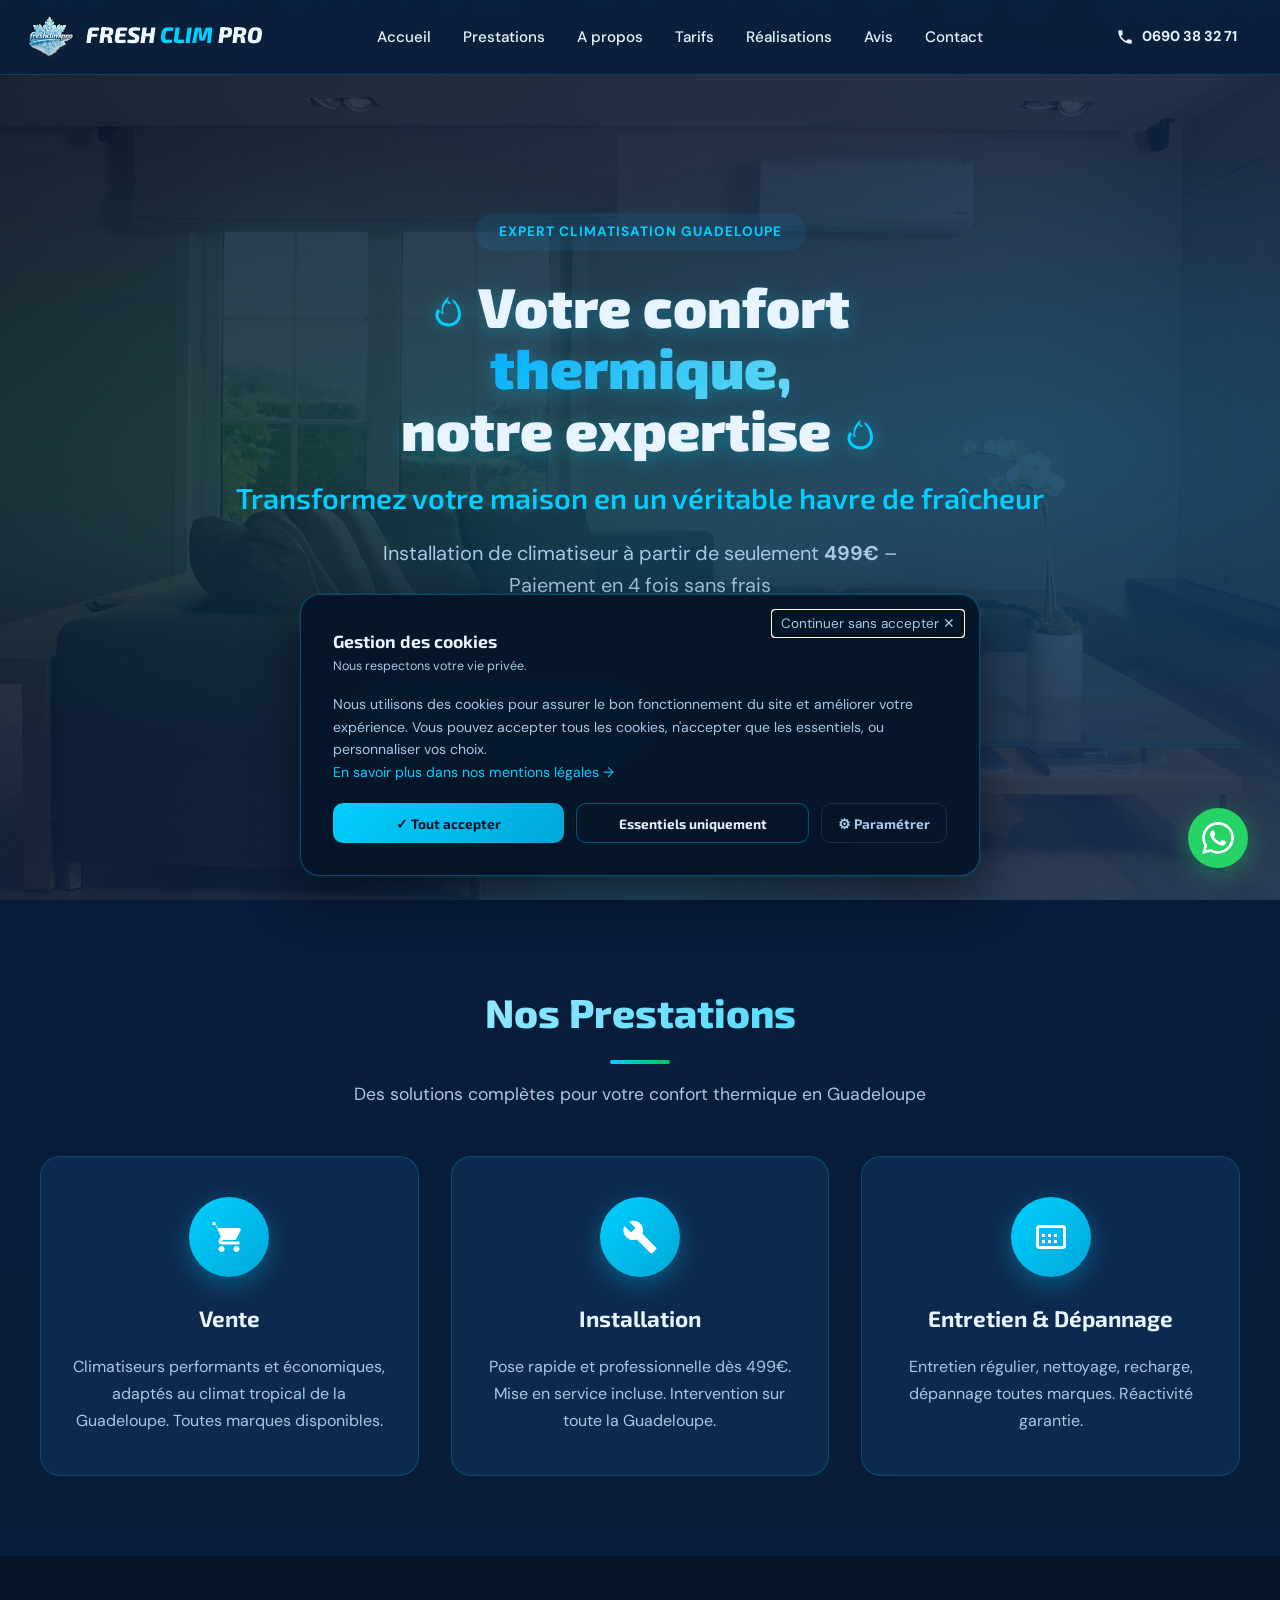
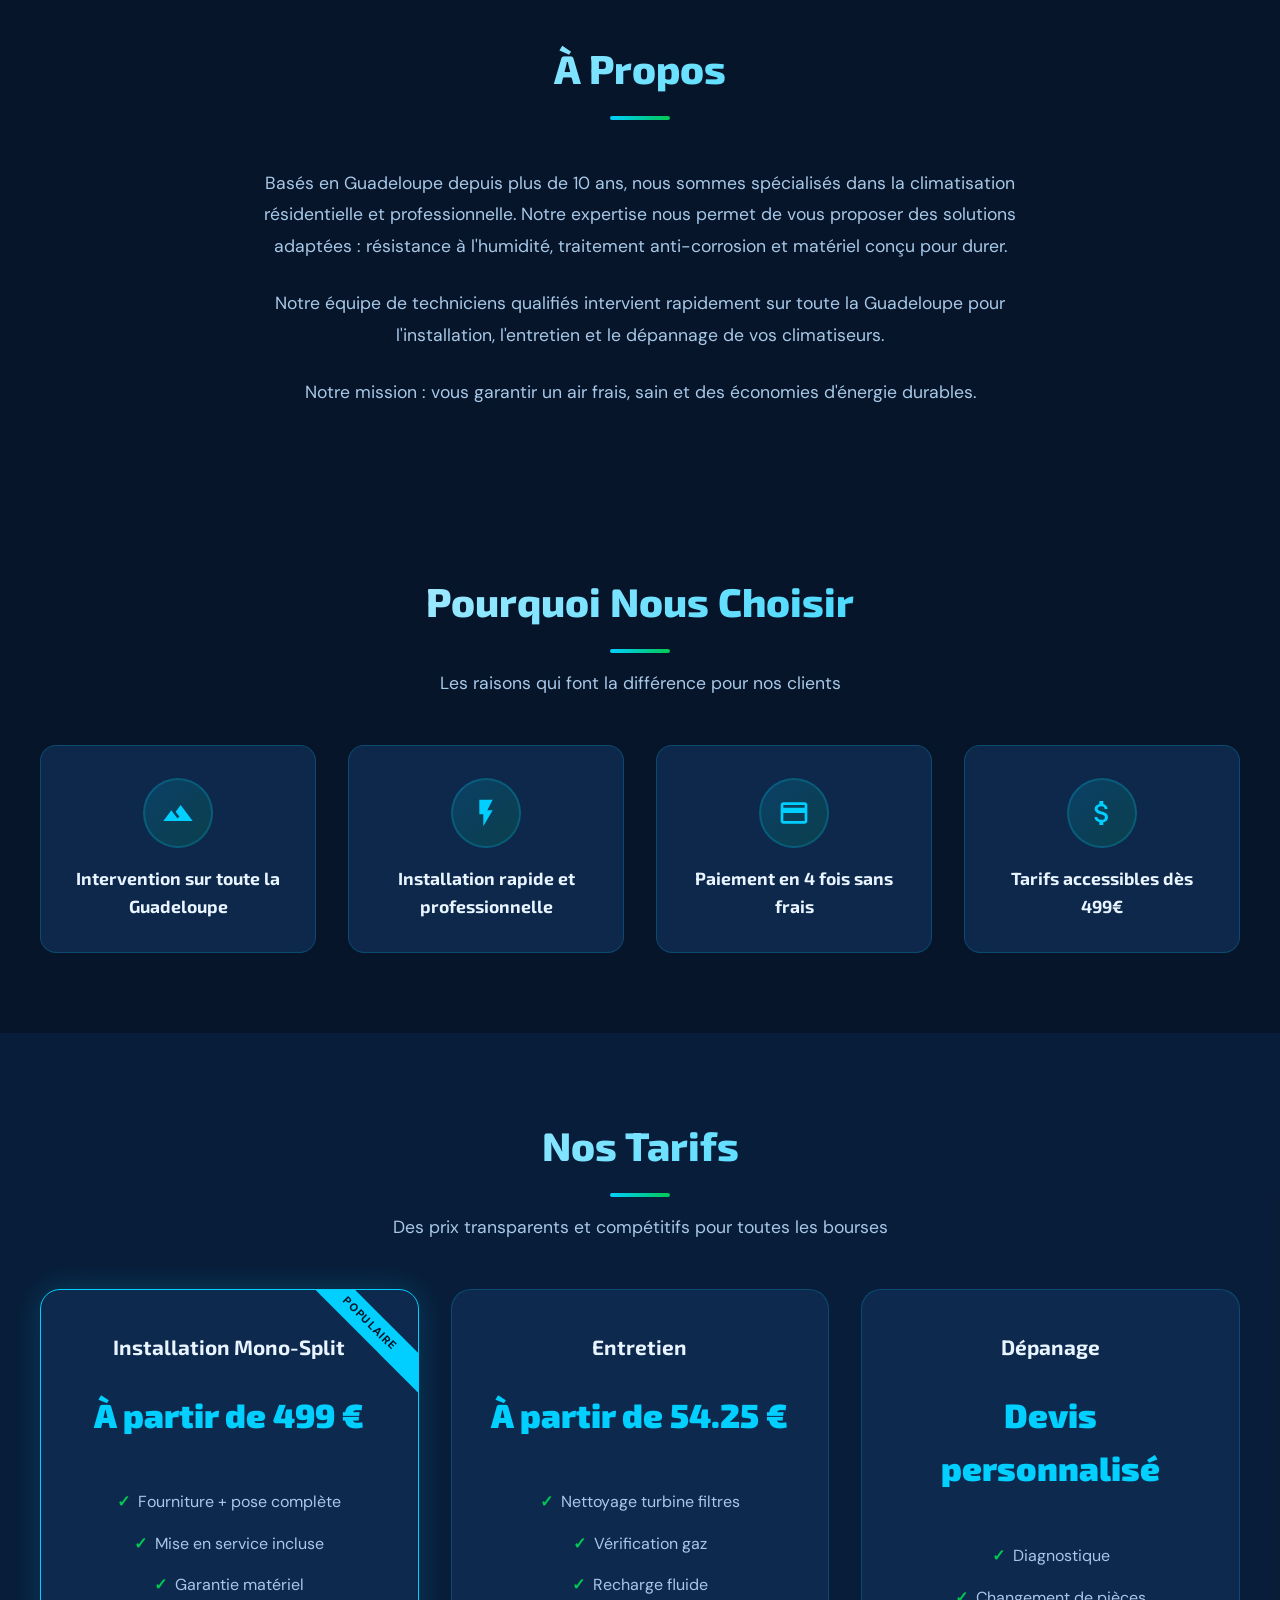
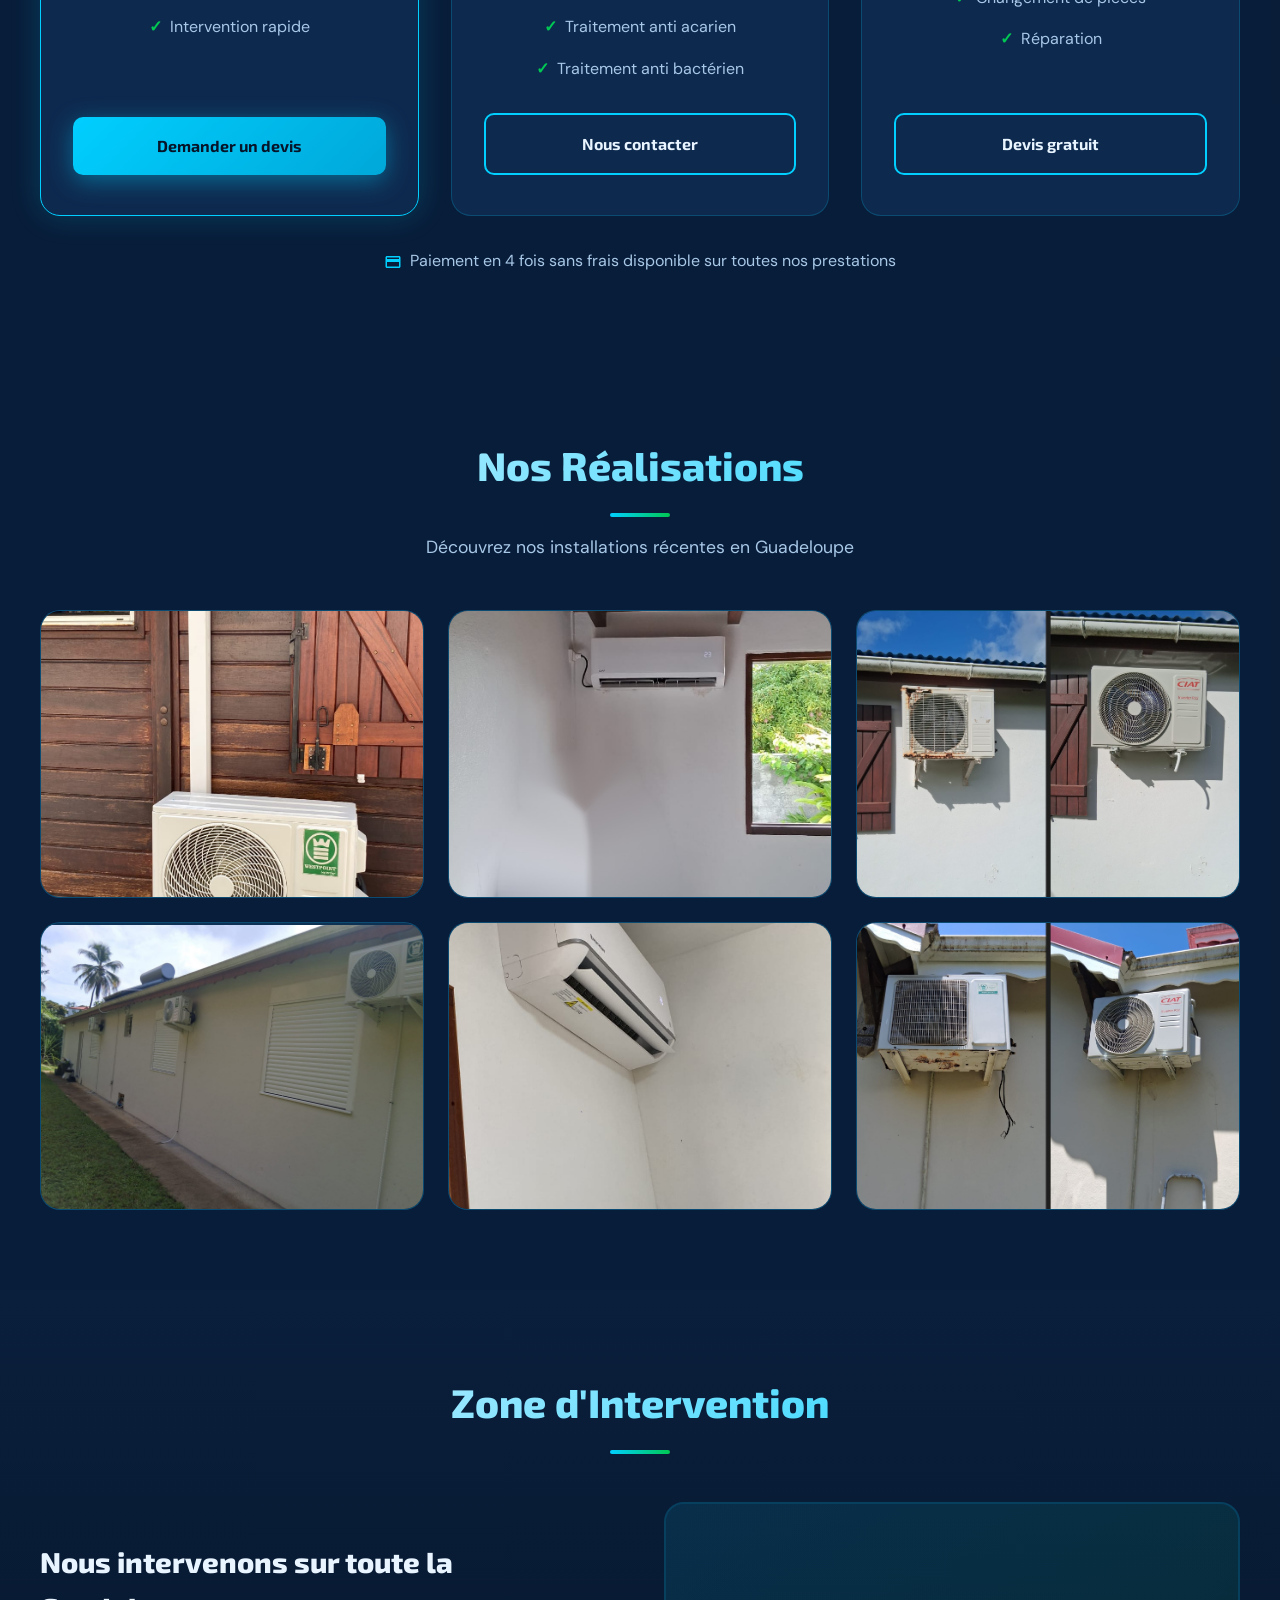
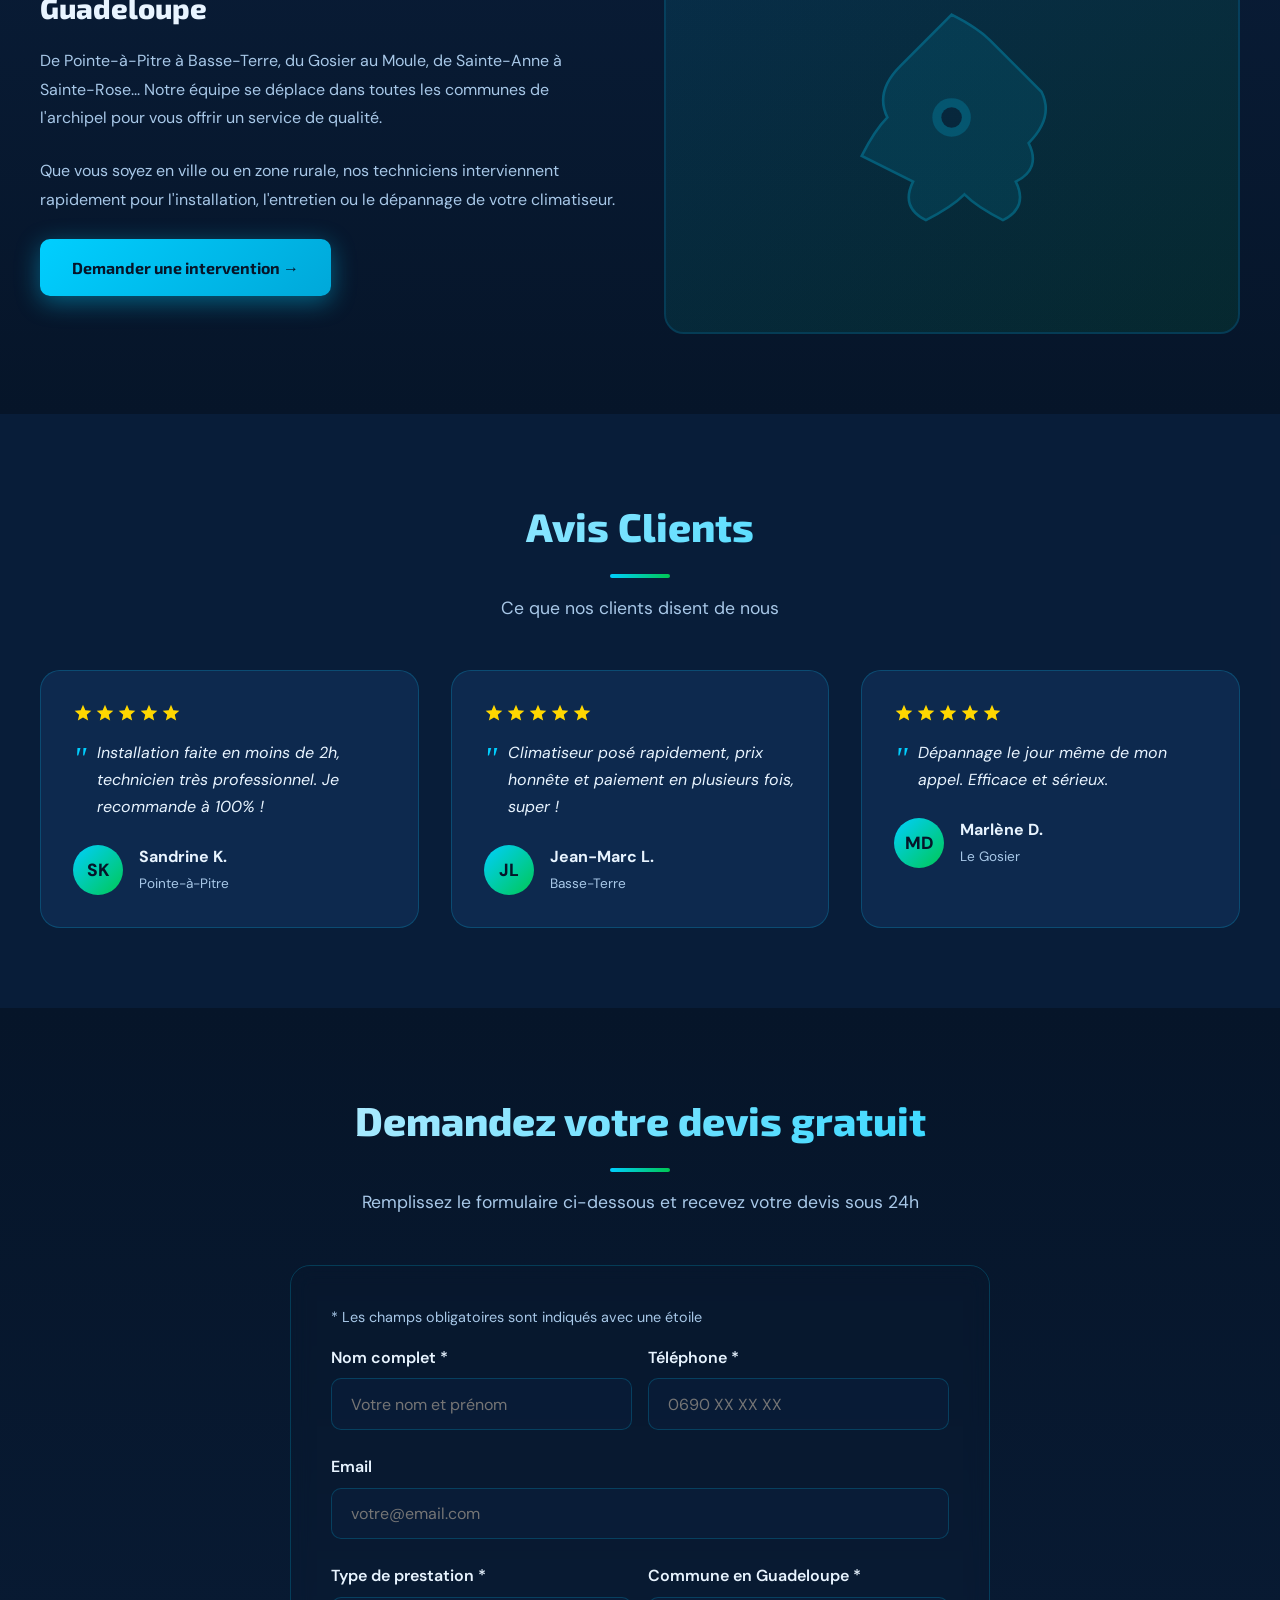
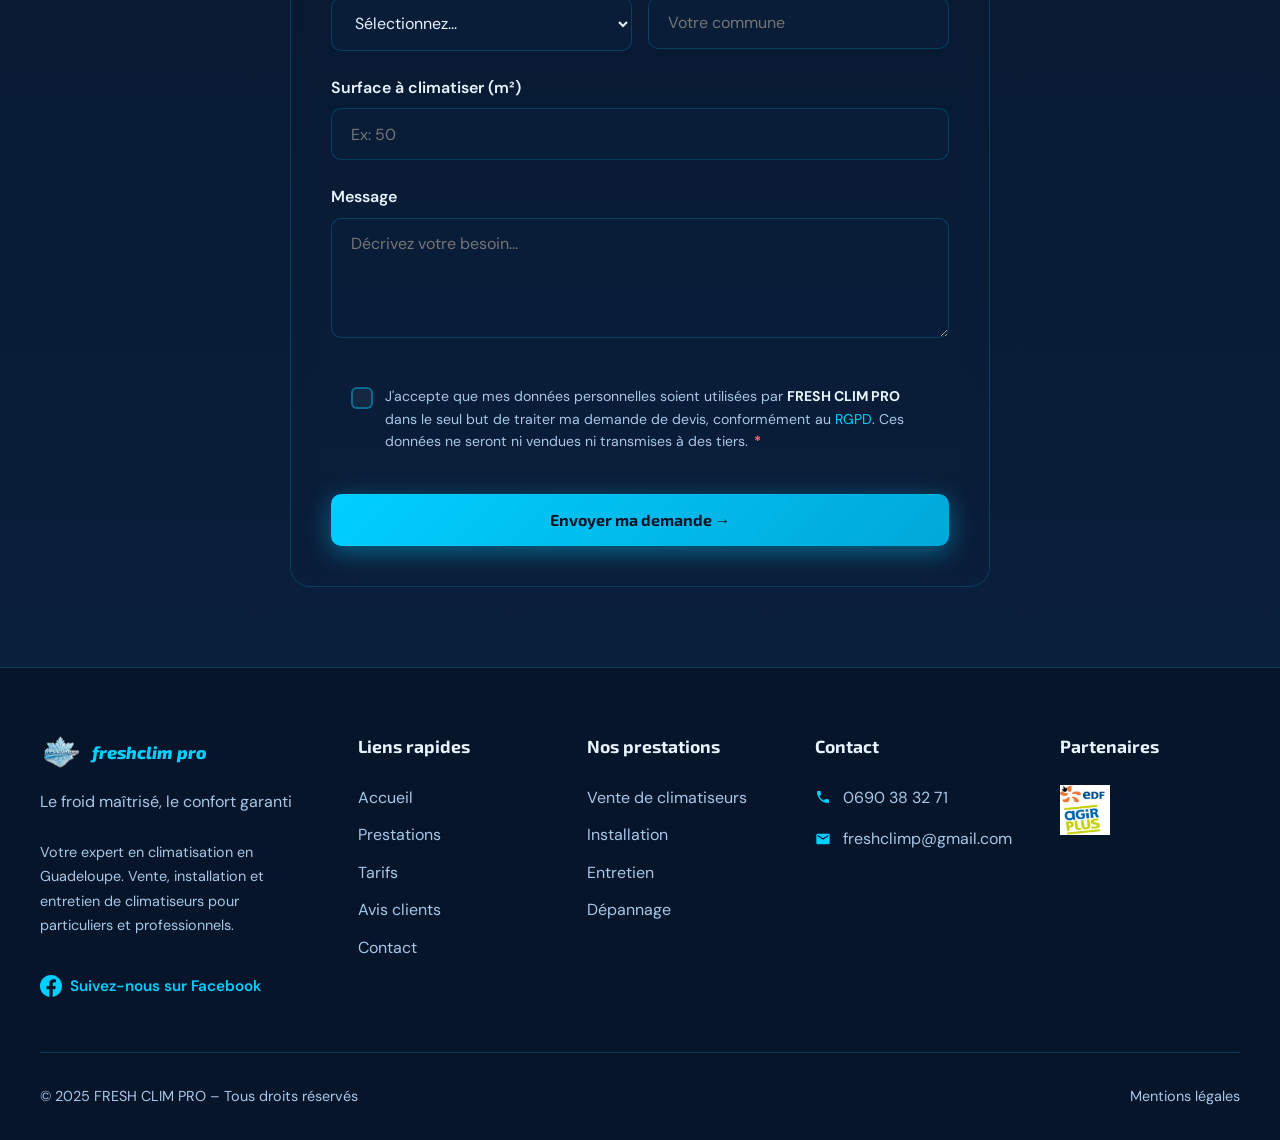
==== commit 1ceb661c: "ajout des infos netlify" ====
--- a/index.html
+++ b/index.html
@@ -22,7 +22,7 @@
     <meta property="og:description" content="Installation dès 499€, paiement en 4x sans frais. Devis gratuit.">
     <meta property="og:type" content="website">
     <meta property="og:locale" content="fr_FR">
-    <meta property="og:url" content="https://mklcdkm.github.io/freshclimpro/">
+    <meta property="og:url" content="https://freshclimpro.netlify.app/">
 
     <link rel="preconnect" href="https://fonts.googleapis.com">
     <link rel="preconnect" href="https://fonts.gstatic.com" crossorigin>
@@ -598,7 +598,7 @@
                 <p>Remplissez le formulaire ci-dessous et recevez votre devis sous 24h</p>
             </div>
             <div class="contact-grid">
-                <form class="contact-form fade-in-left" id="contactForm" novalidate>
+                <form class="contact-form fade-in-left" id="contactForm" name="contact" data-netlify="true" netlify-honeypot="bot-field" novalidate>
                     <p id="required-fields-note" style="color: var(--text-muted); font-size: 0.9rem; margin-bottom: 1rem;">
                         <span aria-hidden="true">*</span> Les champs obligatoires sont indiqués avec une étoile
                     </p>
@@ -779,8 +779,9 @@
                         <svg style="width: 16px; height: 16px; fill: var(--cyan); vertical-align: middle; margin-right: 4px;" viewBox="0 0 24 24" xmlns="http://www.w3.org/2000/svg">
                             <path d="M20 4H4c-1.1 0-1.99.9-1.99 2L2 18c0 1.1.9 2 2 2h16c1.1 0 2-.9 2-2V6c0-1.1-.9-2-2-2zm0 4l-8 5-8-5V6l8 5 8-5v2z"/>
                         </svg>
-                        <a href="/cdn-cgi/l/email-protection#5e382c3b2d363d3237332e1e39333f3732703d3133"><span class="__cf_email__" data-cfemail="badcc8dfc9d2d9d6d3d7cafaddd7dbd3d694d9d5d7">[email&#160;protected]</span></a>
-                    </li>
+                        <a href="mailto:freshclimp@gmail.com">freshclimp@gmail.com</a>
+                        <!-- <a href="/cdn-cgi/l/email-protection#5e382c3b2d363d3237332e1e39333f3732703d3133"><span class="__cf_email__" data-cfemail="badcc8dfc9d2d9d6d3d7cafaddd7dbd3d694d9d5d7">[email&#160;protected]</span></a>
+                    </li> -->
                 </ul>
             </div>
             <div>
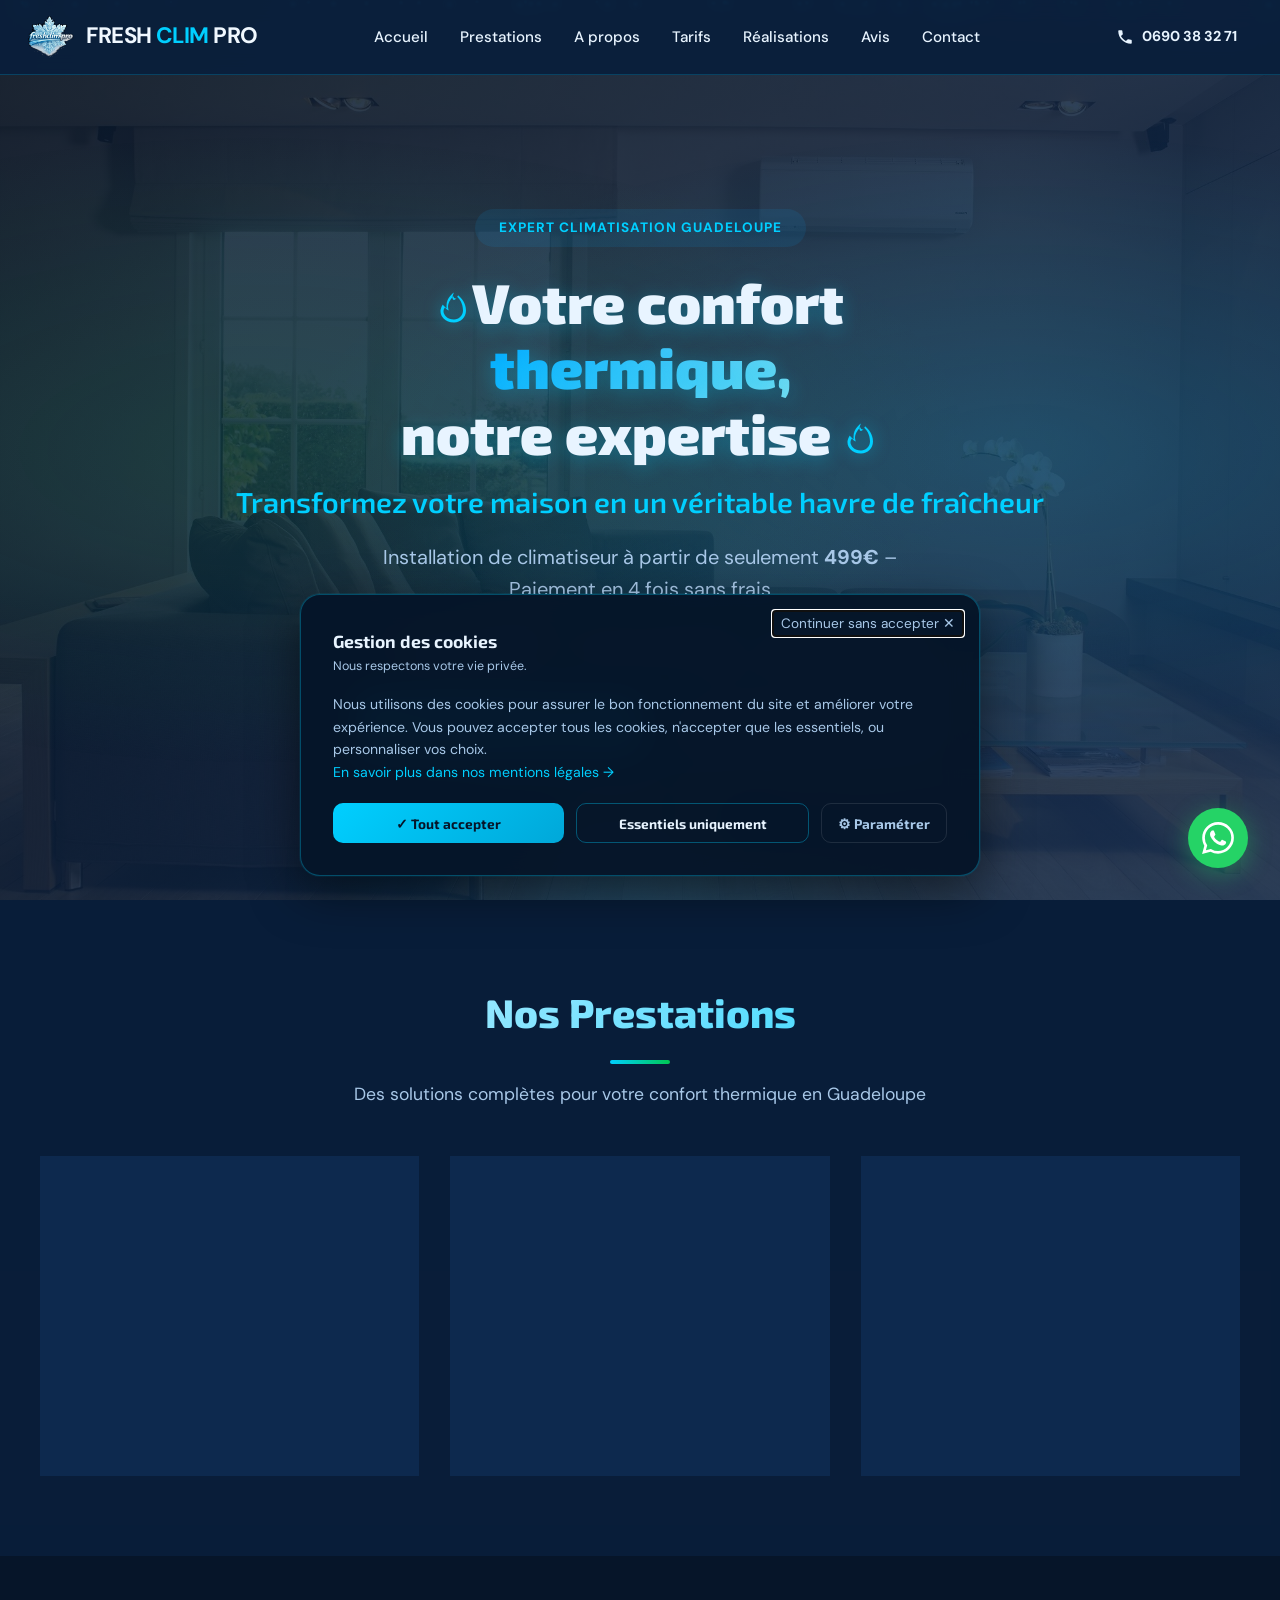
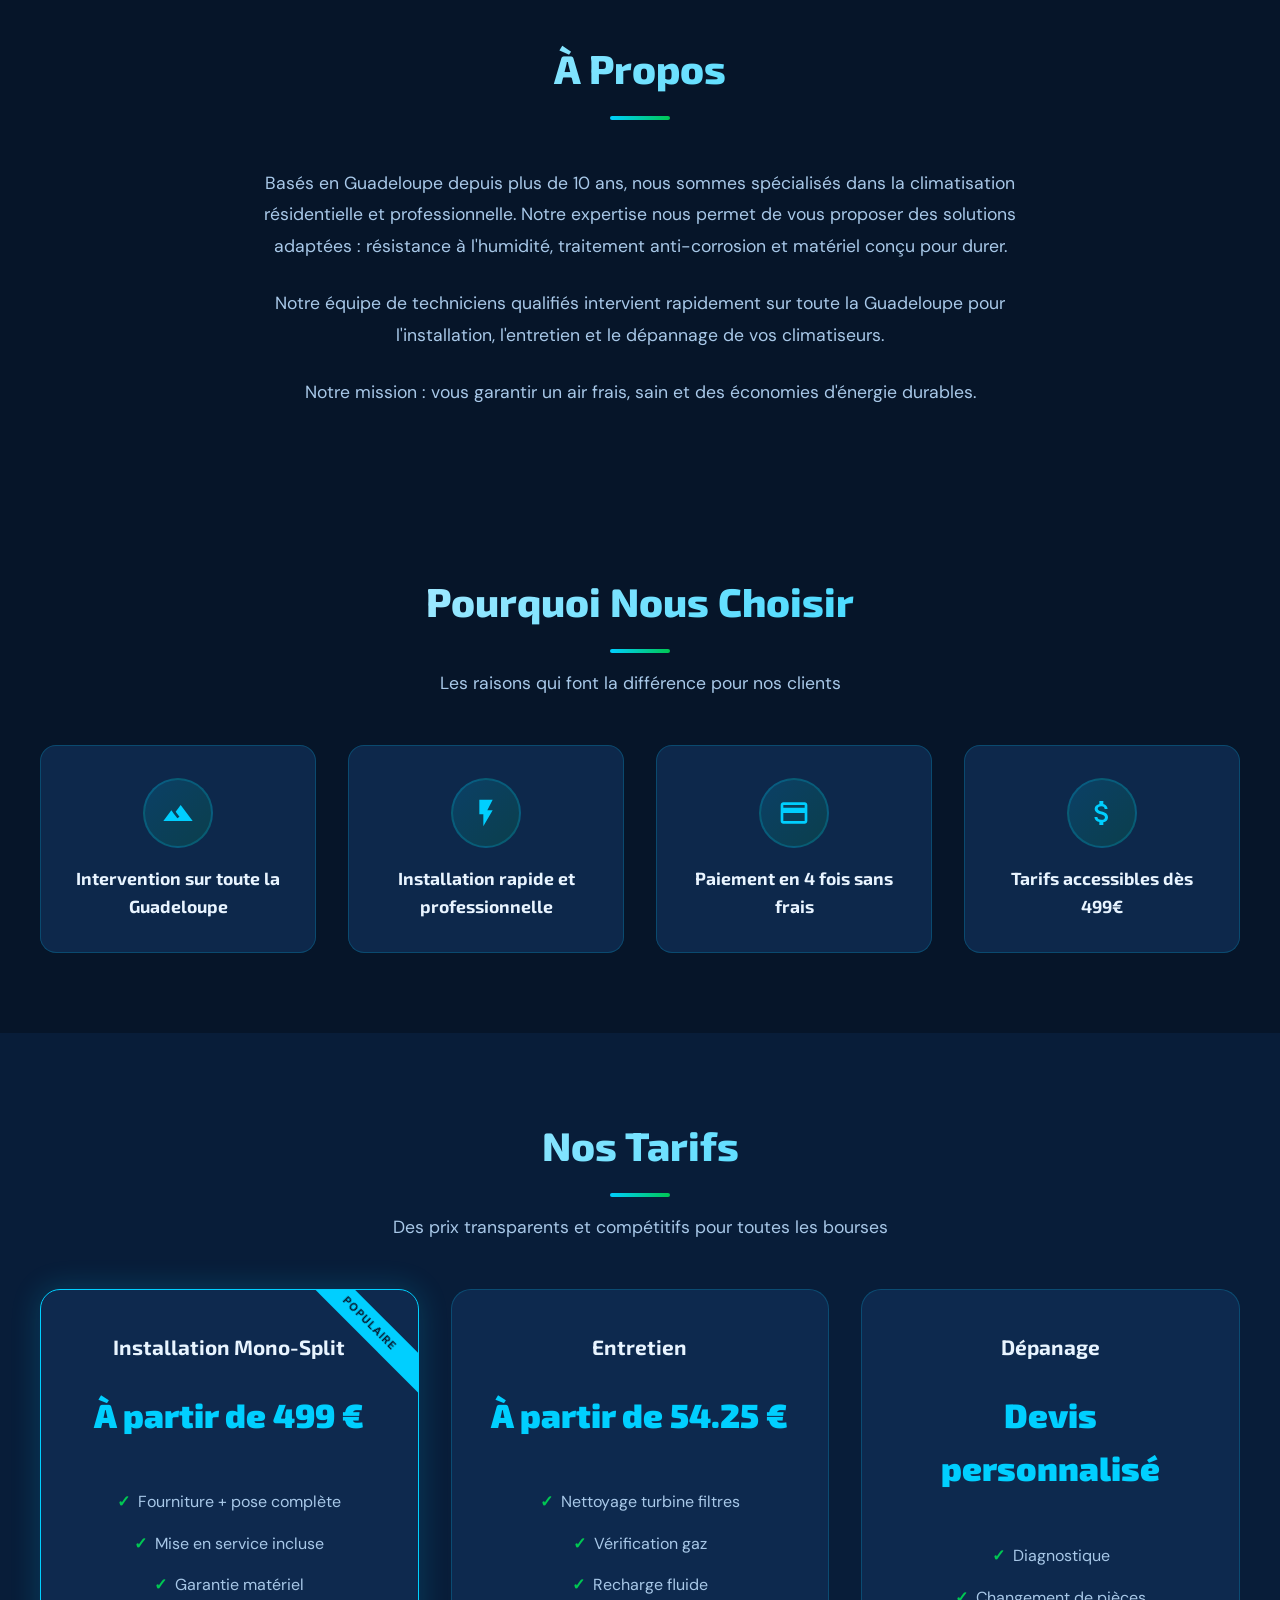
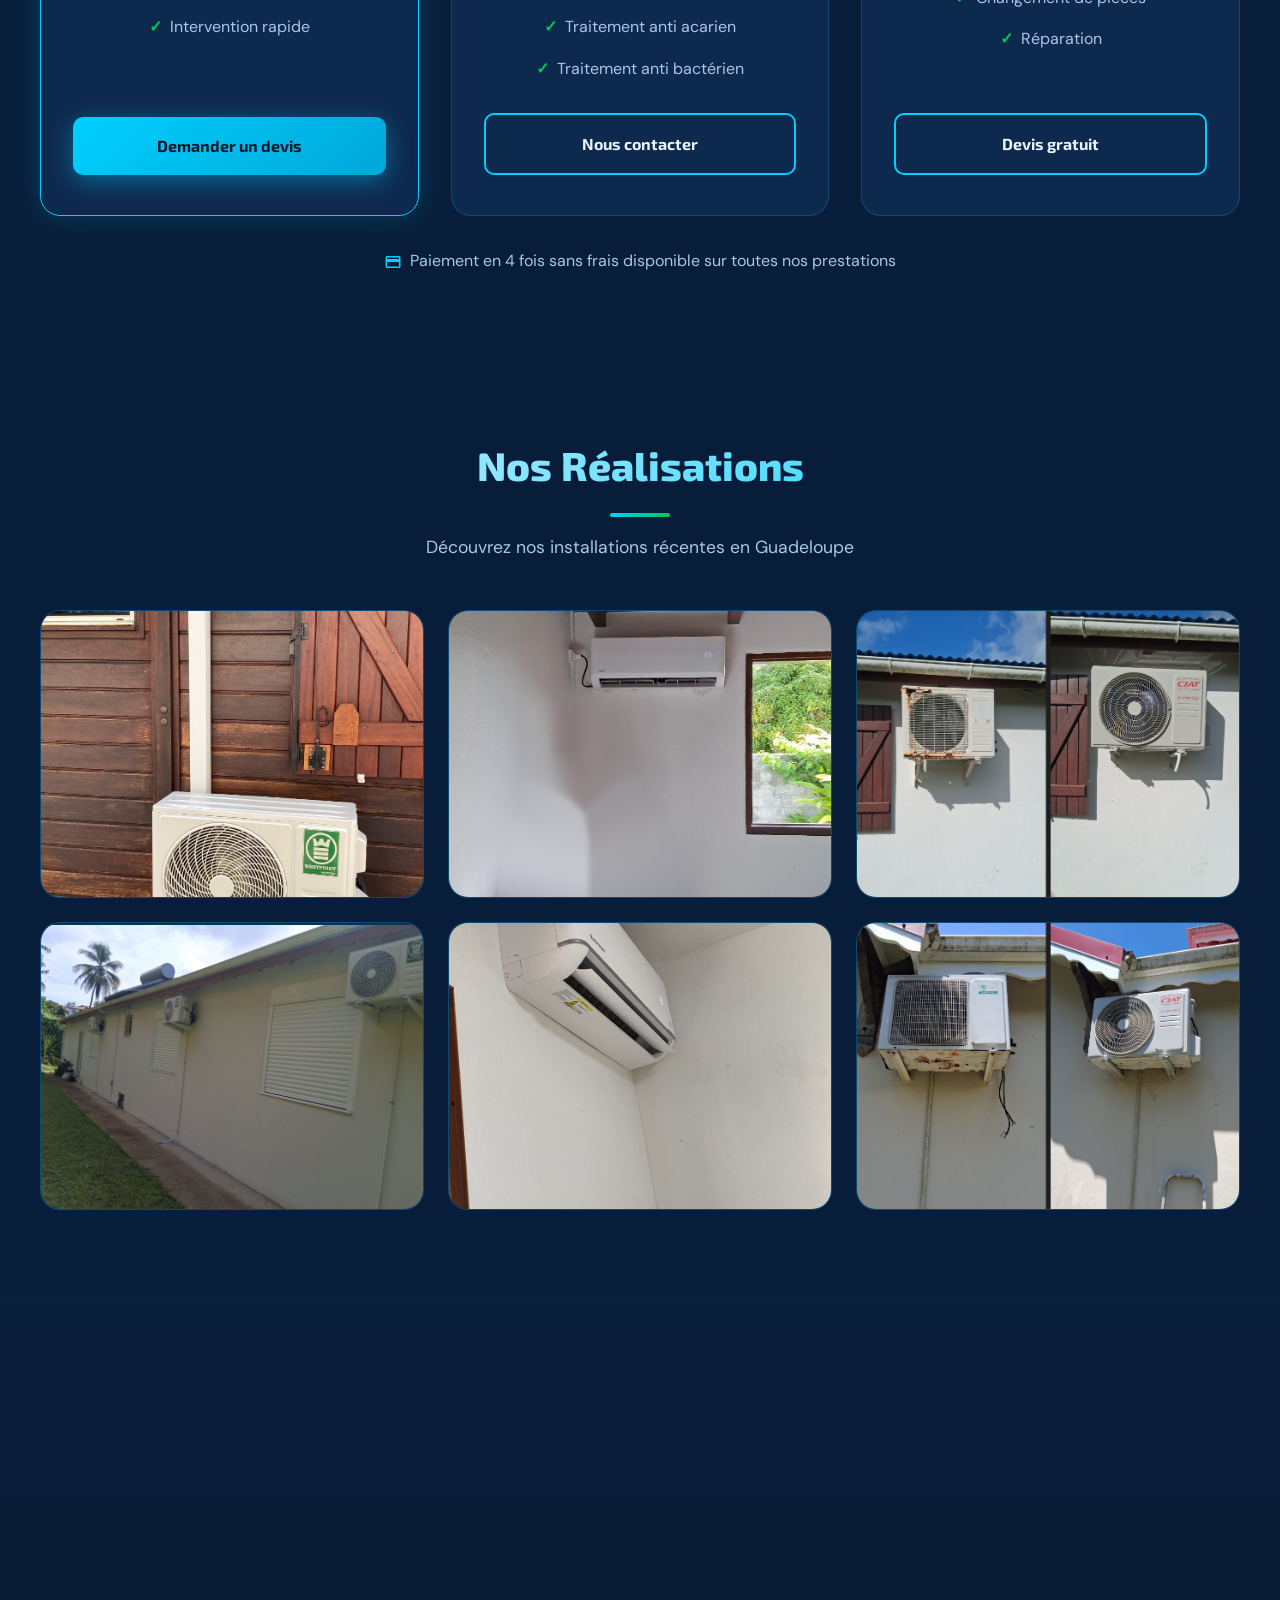
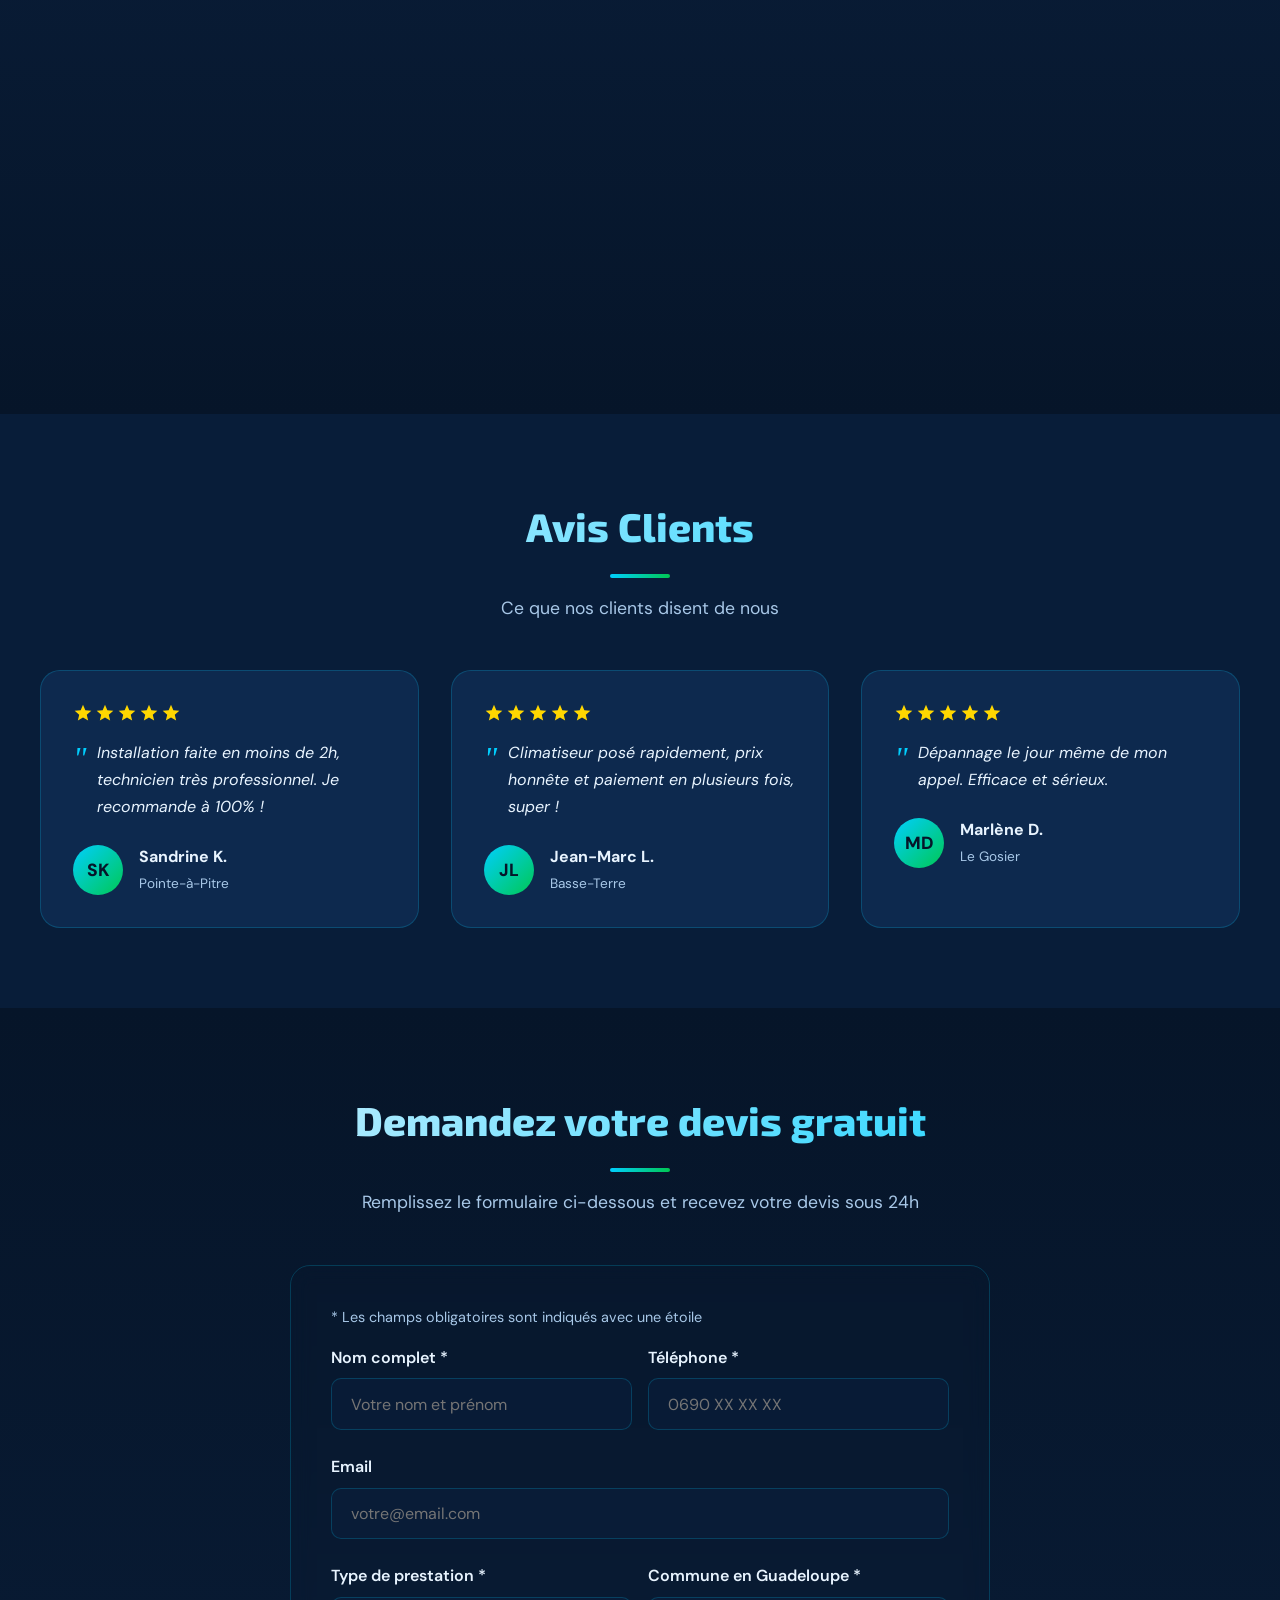
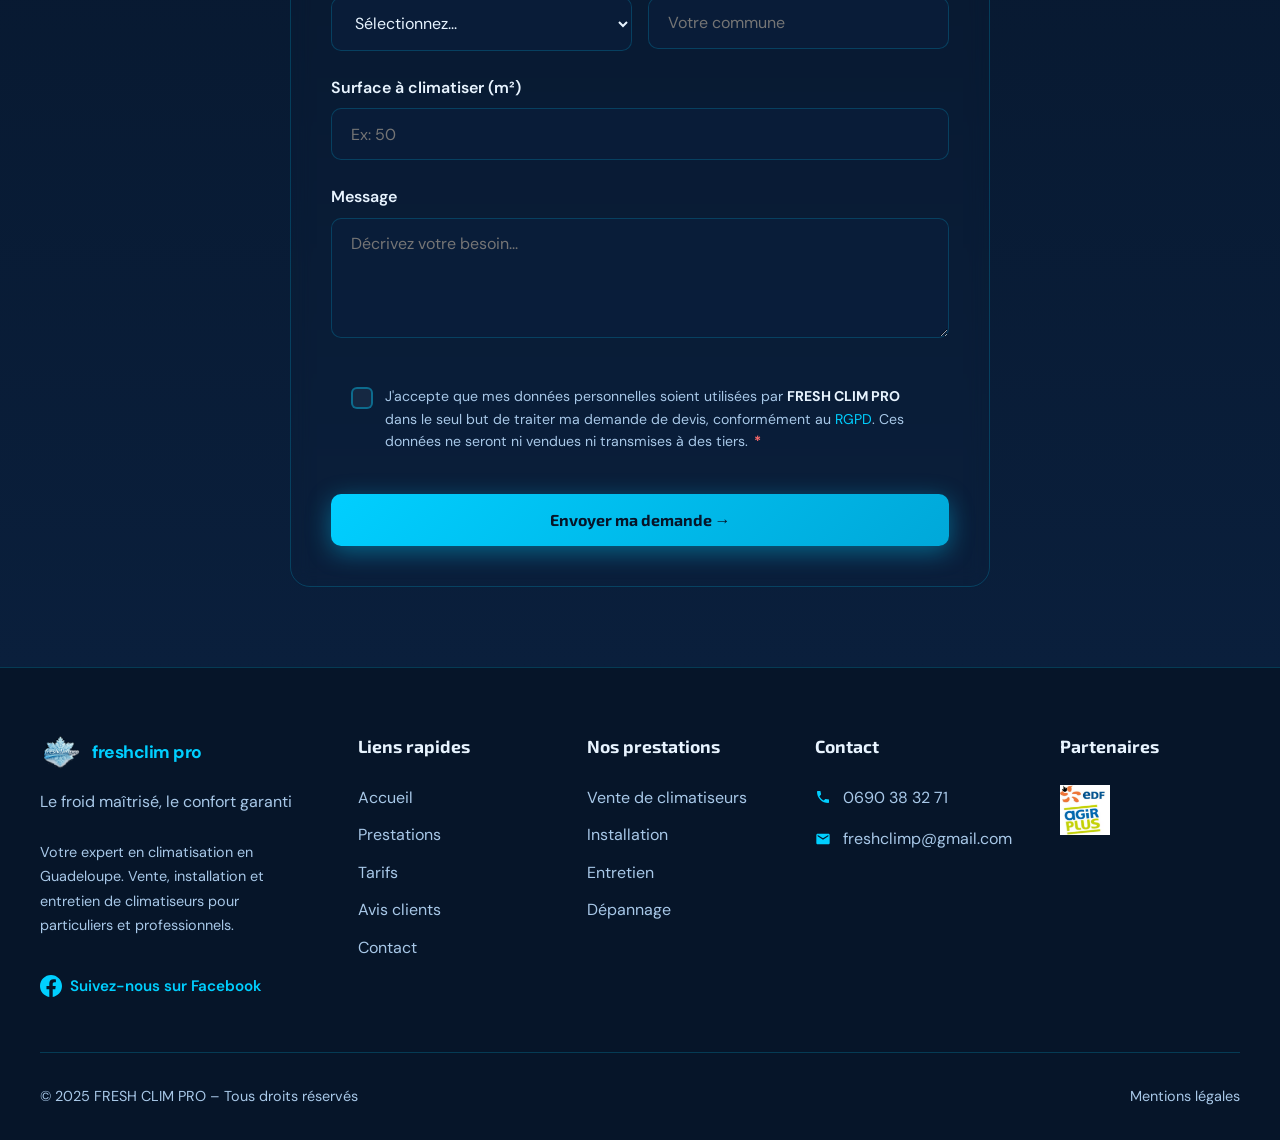
==== commit 94782a12: "modification de la police + logo cliquable" ====
--- a/index.html
+++ b/index.html
@@ -51,18 +51,16 @@
     <!-- Header -->
     <header class="header" id="header" role="banner">
         <div class="header-inner">
-            <div class="logo-container">
+            <a href="#accueil" class="logo-container" aria-label="Retour à l'accueil">
                 <img src="images/logo_sans_fond.png" alt="FRESH CLIM PRO Logo" class="logo-img">
                 <div class="logo-text">
                     <span>
                         <span class="brand-white">FRESH</span>
                         <span class="brand">CLIM </span>
                         <span class="brand-white">PRO</span>
-                        <!-- <span class="tagline">Vente Installation • Entretien Dépannage</span> -->
                     </span>
-
-                </div>
-            </div>
+                </div>
+            </a>
             <nav aria-label="Navigation principale">
                 <ul class="nav-links">
                     <li><a href="#accueil">Accueil</a></li>
@@ -140,21 +138,27 @@
                 Expert Climatisation Guadeloupe
             </span>
             <h1>
-                <span class="fire-icon">
+               <!--  <span class="fire-icon">
                     <svg viewBox="0 0 24 24" xmlns="http://www.w3.org/2000/svg">
                         <path d="M12 23C16.5 23 20 19.5 20 15C20 10 17 7 15 5C14.8 4.8 14.5 5 14.5 5.2C14.2 6.5 13 8 12 8C11.5 8 11 7.5 11 6.5C11 5 12 3 12 3C12 3 7 6 7 12C7 12.5 7 13 7.1 13.5C5.5 12.5 4.5 11 4.5 11C4.5 11 3 13.5 3 15.5C3 19 6 23 12 23ZM12 21C7.6 21 5 18 5 15.5C5 14.5 5.5 13.5 6 13C6 13 7 14.5 8.5 15C8.2 14.2 8 13.3 8 12.5C8 9.5 10.5 6.5 11.5 5.5C11.8 6.5 12.5 7 13 7C13.5 7 14 6.5 14.2 5.8C15.5 7.2 18 10 18 15C18 18.3 15.3 21 12 21Z"/>
                     </svg>
-                </span>
-                <span>Votre confort</span>
-                <br>
-                <span class ="slogan">thermique,</span>
-                <br>
-                <span>notre expertise</span> 
-                <span class="fire-icon">
+                </span> -->
+                <span> <span class="fire-icon">
                     <svg viewBox="0 0 24 24" xmlns="http://www.w3.org/2000/svg">
                         <path d="M12 23C16.5 23 20 19.5 20 15C20 10 17 7 15 5C14.8 4.8 14.5 5 14.5 5.2C14.2 6.5 13 8 12 8C11.5 8 11 7.5 11 6.5C11 5 12 3 12 3C12 3 7 6 7 12C7 12.5 7 13 7.1 13.5C5.5 12.5 4.5 11 4.5 11C4.5 11 3 13.5 3 15.5C3 19 6 23 12 23ZM12 21C7.6 21 5 18 5 15.5C5 14.5 5.5 13.5 6 13C6 13 7 14.5 8.5 15C8.2 14.2 8 13.3 8 12.5C8 9.5 10.5 6.5 11.5 5.5C11.8 6.5 12.5 7 13 7C13.5 7 14 6.5 14.2 5.8C15.5 7.2 18 10 18 15C18 18.3 15.3 21 12 21Z"/>
                     </svg>
-                </span>
+                </span>Votre confort</span>
+                <span class ="slogan">thermique,</span>
+                <span>notre expertise <span class="fire-icon">
+                    <svg viewBox="0 0 24 24" xmlns="http://www.w3.org/2000/svg">
+                        <path d="M12 23C16.5 23 20 19.5 20 15C20 10 17 7 15 5C14.8 4.8 14.5 5 14.5 5.2C14.2 6.5 13 8 12 8C11.5 8 11 7.5 11 6.5C11 5 12 3 12 3C12 3 7 6 7 12C7 12.5 7 13 7.1 13.5C5.5 12.5 4.5 11 4.5 11C4.5 11 3 13.5 3 15.5C3 19 6 23 12 23ZM12 21C7.6 21 5 18 5 15.5C5 14.5 5.5 13.5 6 13C6 13 7 14.5 8.5 15C8.2 14.2 8 13.3 8 12.5C8 9.5 10.5 6.5 11.5 5.5C11.8 6.5 12.5 7 13 7C13.5 7 14 6.5 14.2 5.8C15.5 7.2 18 10 18 15C18 18.3 15.3 21 12 21Z"/>
+                    </svg>
+                </span></span>
+               <!--  <span class="fire-icon">
+                    <svg viewBox="0 0 24 24" xmlns="http://www.w3.org/2000/svg">
+                        <path d="M12 23C16.5 23 20 19.5 20 15C20 10 17 7 15 5C14.8 4.8 14.5 5 14.5 5.2C14.2 6.5 13 8 12 8C11.5 8 11 7.5 11 6.5C11 5 12 3 12 3C12 3 7 6 7 12C7 12.5 7 13 7.1 13.5C5.5 12.5 4.5 11 4.5 11C4.5 11 3 13.5 3 15.5C3 19 6 23 12 23ZM12 21C7.6 21 5 18 5 15.5C5 14.5 5.5 13.5 6 13C6 13 7 14.5 8.5 15C8.2 14.2 8 13.3 8 12.5C8 9.5 10.5 6.5 11.5 5.5C11.8 6.5 12.5 7 13 7C13.5 7 14 6.5 14.2 5.8C15.5 7.2 18 10 18 15C18 18.3 15.3 21 12 21Z"/>
+                    </svg>
+                </span> -->
             </h1>
             <h2>Transformez votre maison en un véritable havre de fraîcheur</h2>
             <p>Installation de climatiseur à partir de seulement <strong>499€</strong> – Paiement en 4 fois sans frais
--- a/style.css
+++ b/style.css
@@ -115,6 +115,14 @@
     display: flex;
     align-items: center;
     gap: 0.75rem;
+    text-decoration: none;
+    color: inherit;
+    cursor: pointer;
+    transition: opacity 0.3s;
+}
+
+.logo-container:hover {
+    opacity: 0.85;
 }
 
 .logo-img {
@@ -130,21 +138,21 @@
 }
 
 .logo-text .brand {
-    font-family: 'Exo 2', sans-serif;
+    font-family: 'DM Sans', sans-serif;
     font-size: 1.4rem;
-    font-weight: 800;
-    font-style: italic;
+    font-weight: 700;
     color: var(--cyan);
     line-height: 1.1;
+    letter-spacing: -0.5px;
 }
 
 .logo-text .brand-white {
-    font-family: 'Exo 2', sans-serif;
+    font-family: 'DM Sans', sans-serif;
     font-size: 1.4rem;
-    font-weight: 800;
-    font-style: italic;
+    font-weight: 700;
     color: var(--white-cool);
     line-height: 1.1;
+    letter-spacing: -0.5px;
 }
 
 .logo-text .tagline {
@@ -303,6 +311,10 @@
     line-height: 1.1;
     margin-bottom: 1rem;
     text-shadow: 0 4px 20px rgba(0, 207, 255, 0.3);
+    display: flex;
+    flex-direction: column;
+    align-items: center;
+    gap: 0.25rem;
 }
 
 .hero h1 .fire-icon {
@@ -2165,5 +2177,139 @@
                 width: 100%;
                 flex: unset;
             }
-        }
+
+        }
+        /*MENTIONS LEGAL*/
+        /* Main Content */
+        .legal-content {
+            position: relative;
+            z-index: 2;
+            padding: 4rem 1.5rem 5rem;
+        }
+
+        .legal-container {
+            max-width: 860px;
+            margin: 0 auto;
+            display: flex;
+            flex-direction: column;
+            gap: 2rem;
+        }
+
+        .legal-card {
+            background: var(--card-bg);
+            border: 1px solid var(--card-border);
+            border-radius: 20px;
+            padding: 2.5rem 2rem;
+            backdrop-filter: blur(10px);
+            transition: border-color 0.3s;
+            overflow: hidden;
+            width: 100%;
+            box-sizing: border-box;
+        }
+
+        .legal-card:hover {
+            border-color: rgba(0, 207, 255, 0.4);
+        }
+
+        .legal-card-header {
+            display: flex;
+            align-items: center;
+            gap: 1rem;
+            margin-bottom: 1.5rem;
+            padding-bottom: 1rem;
+            border-bottom: 1px solid rgba(0, 207, 255, 0.15);
+        }
+
+        .legal-card-icon {
+            width: 48px; height: 48px;
+            background: linear-gradient(135deg, var(--cyan), var(--cyan-dark));
+            border-radius: 12px;
+            display: flex;
+            align-items: center;
+            justify-content: center;
+            flex-shrink: 0;
+            box-shadow: 0 4px 15px rgba(0, 207, 255, 0.25);
+        }
+
+        .legal-card-icon svg {
+            width: 24px; height: 24px;
+            fill: var(--navy-dark);
+        }
+
+        .legal-card-header h2 {
+            font-size: 1.3rem;
+            font-weight: 700;
+            color: var(--text-light);
+        }
+
+        .legal-table {
+            width: 100%;
+            border-collapse: collapse;
+            table-layout: fixed;
+            word-wrap: break-word;
+            overflow-wrap: break-word;
+        }
+
+        .legal-table tr {
+            border-bottom: 1px solid rgba(0, 207, 255, 0.08);
+        }
+
+        .legal-table tr:last-child {
+            border-bottom: none;
+        }
+
+        .legal-table td {
+            padding: 0.75rem 0;
+            font-size: 0.95rem;
+            vertical-align: top;
+            word-break: break-word;
+            overflow-wrap: break-word;
+        }
+
+        .legal-table td:first-child {
+            color: var(--text-muted);
+            font-weight: 600;
+            width: 45%;
+            padding-right: 1rem;
+        }
+
+        .legal-table td:last-child {
+            color: var(--text-light);
+        }
+
+        .legal-table a {
+            color: var(--cyan);
+            text-decoration: none;
+            transition: color 0.3s;
+        }
+
+        .legal-table a:hover {
+            color: var(--white-cool);
+            text-decoration: underline;
+        }
+
+        .legal-text {
+            color: var(--text-muted);
+            font-size: 0.95rem;
+            line-height: 1.8;
+        }
+
+        .legal-text p + p {
+            margin-top: 0.75rem;
+        }
+
+        .legal-text a {
+            color: var(--cyan);
+            text-decoration: none;
+        }
+
+        .legal-text a:hover {
+            text-decoration: underline;
+        }
+
+        .legal-text strong {
+            color: var(--text-light);
+            font-weight: 600;
+        }
+        
  
--- a/style.css
+++ b/style.css
@@ -115,6 +115,14 @@
     display: flex;
     align-items: center;
     gap: 0.75rem;
+    text-decoration: none;
+    color: inherit;
+    cursor: pointer;
+    transition: opacity 0.3s;
+}
+
+.logo-container:hover {
+    opacity: 0.85;
 }
 
 .logo-img {
@@ -130,21 +138,21 @@
 }
 
 .logo-text .brand {
-    font-family: 'Exo 2', sans-serif;
+    font-family: 'DM Sans', sans-serif;
     font-size: 1.4rem;
-    font-weight: 800;
-    font-style: italic;
+    font-weight: 700;
     color: var(--cyan);
     line-height: 1.1;
+    letter-spacing: -0.5px;
 }
 
 .logo-text .brand-white {
-    font-family: 'Exo 2', sans-serif;
+    font-family: 'DM Sans', sans-serif;
     font-size: 1.4rem;
-    font-weight: 800;
-    font-style: italic;
+    font-weight: 700;
     color: var(--white-cool);
     line-height: 1.1;
+    letter-spacing: -0.5px;
 }
 
 .logo-text .tagline {
@@ -303,6 +311,10 @@
     line-height: 1.1;
     margin-bottom: 1rem;
     text-shadow: 0 4px 20px rgba(0, 207, 255, 0.3);
+    display: flex;
+    flex-direction: column;
+    align-items: center;
+    gap: 0.25rem;
 }
 
 .hero h1 .fire-icon {
@@ -2165,5 +2177,139 @@
                 width: 100%;
                 flex: unset;
             }
-        }
+
+        }
+        /*MENTIONS LEGAL*/
+        /* Main Content */
+        .legal-content {
+            position: relative;
+            z-index: 2;
+            padding: 4rem 1.5rem 5rem;
+        }
+
+        .legal-container {
+            max-width: 860px;
+            margin: 0 auto;
+            display: flex;
+            flex-direction: column;
+            gap: 2rem;
+        }
+
+        .legal-card {
+            background: var(--card-bg);
+            border: 1px solid var(--card-border);
+            border-radius: 20px;
+            padding: 2.5rem 2rem;
+            backdrop-filter: blur(10px);
+            transition: border-color 0.3s;
+            overflow: hidden;
+            width: 100%;
+            box-sizing: border-box;
+        }
+
+        .legal-card:hover {
+            border-color: rgba(0, 207, 255, 0.4);
+        }
+
+        .legal-card-header {
+            display: flex;
+            align-items: center;
+            gap: 1rem;
+            margin-bottom: 1.5rem;
+            padding-bottom: 1rem;
+            border-bottom: 1px solid rgba(0, 207, 255, 0.15);
+        }
+
+        .legal-card-icon {
+            width: 48px; height: 48px;
+            background: linear-gradient(135deg, var(--cyan), var(--cyan-dark));
+            border-radius: 12px;
+            display: flex;
+            align-items: center;
+            justify-content: center;
+            flex-shrink: 0;
+            box-shadow: 0 4px 15px rgba(0, 207, 255, 0.25);
+        }
+
+        .legal-card-icon svg {
+            width: 24px; height: 24px;
+            fill: var(--navy-dark);
+        }
+
+        .legal-card-header h2 {
+            font-size: 1.3rem;
+            font-weight: 700;
+            color: var(--text-light);
+        }
+
+        .legal-table {
+            width: 100%;
+            border-collapse: collapse;
+            table-layout: fixed;
+            word-wrap: break-word;
+            overflow-wrap: break-word;
+        }
+
+        .legal-table tr {
+            border-bottom: 1px solid rgba(0, 207, 255, 0.08);
+        }
+
+        .legal-table tr:last-child {
+            border-bottom: none;
+        }
+
+        .legal-table td {
+            padding: 0.75rem 0;
+            font-size: 0.95rem;
+            vertical-align: top;
+            word-break: break-word;
+            overflow-wrap: break-word;
+        }
+
+        .legal-table td:first-child {
+            color: var(--text-muted);
+            font-weight: 600;
+            width: 45%;
+            padding-right: 1rem;
+        }
+
+        .legal-table td:last-child {
+            color: var(--text-light);
+        }
+
+        .legal-table a {
+            color: var(--cyan);
+            text-decoration: none;
+            transition: color 0.3s;
+        }
+
+        .legal-table a:hover {
+            color: var(--white-cool);
+            text-decoration: underline;
+        }
+
+        .legal-text {
+            color: var(--text-muted);
+            font-size: 0.95rem;
+            line-height: 1.8;
+        }
+
+        .legal-text p + p {
+            margin-top: 0.75rem;
+        }
+
+        .legal-text a {
+            color: var(--cyan);
+            text-decoration: none;
+        }
+
+        .legal-text a:hover {
+            text-decoration: underline;
+        }
+
+        .legal-text strong {
+            color: var(--text-light);
+            font-weight: 600;
+        }
+        
  
